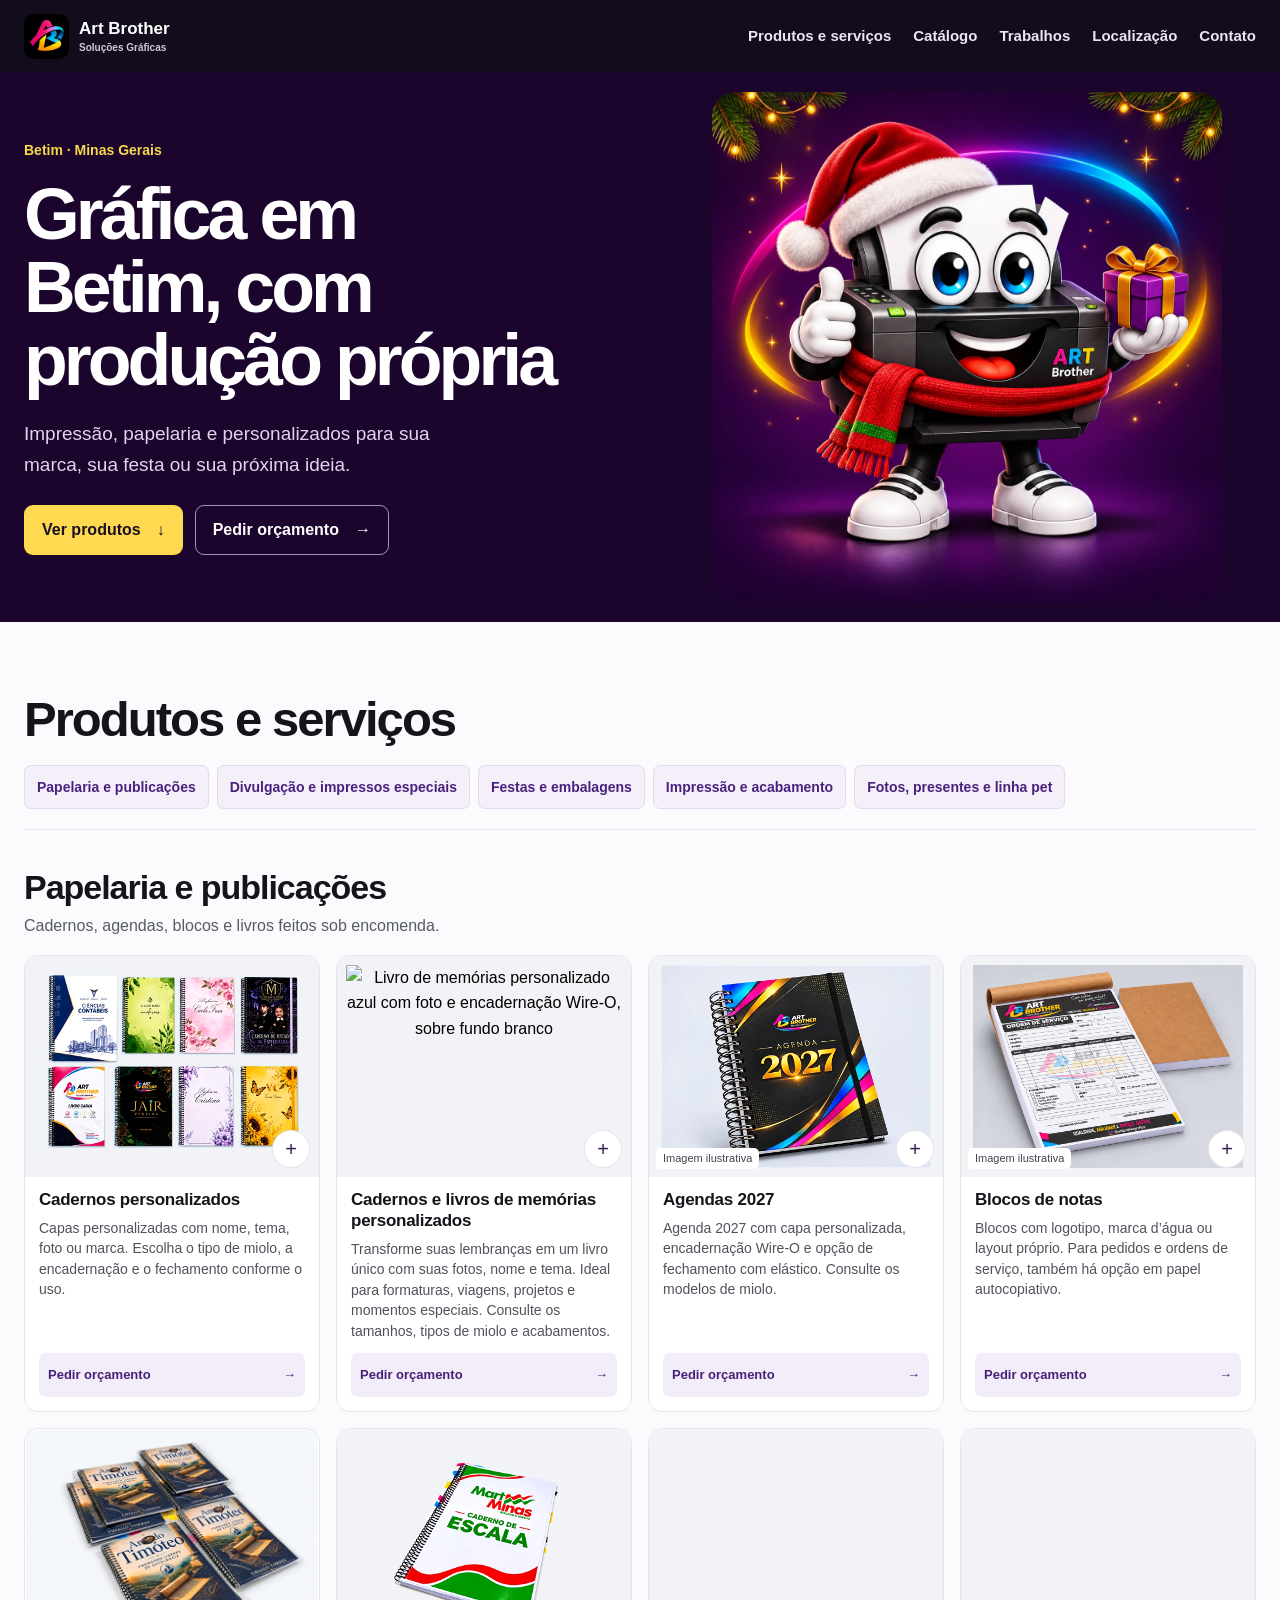
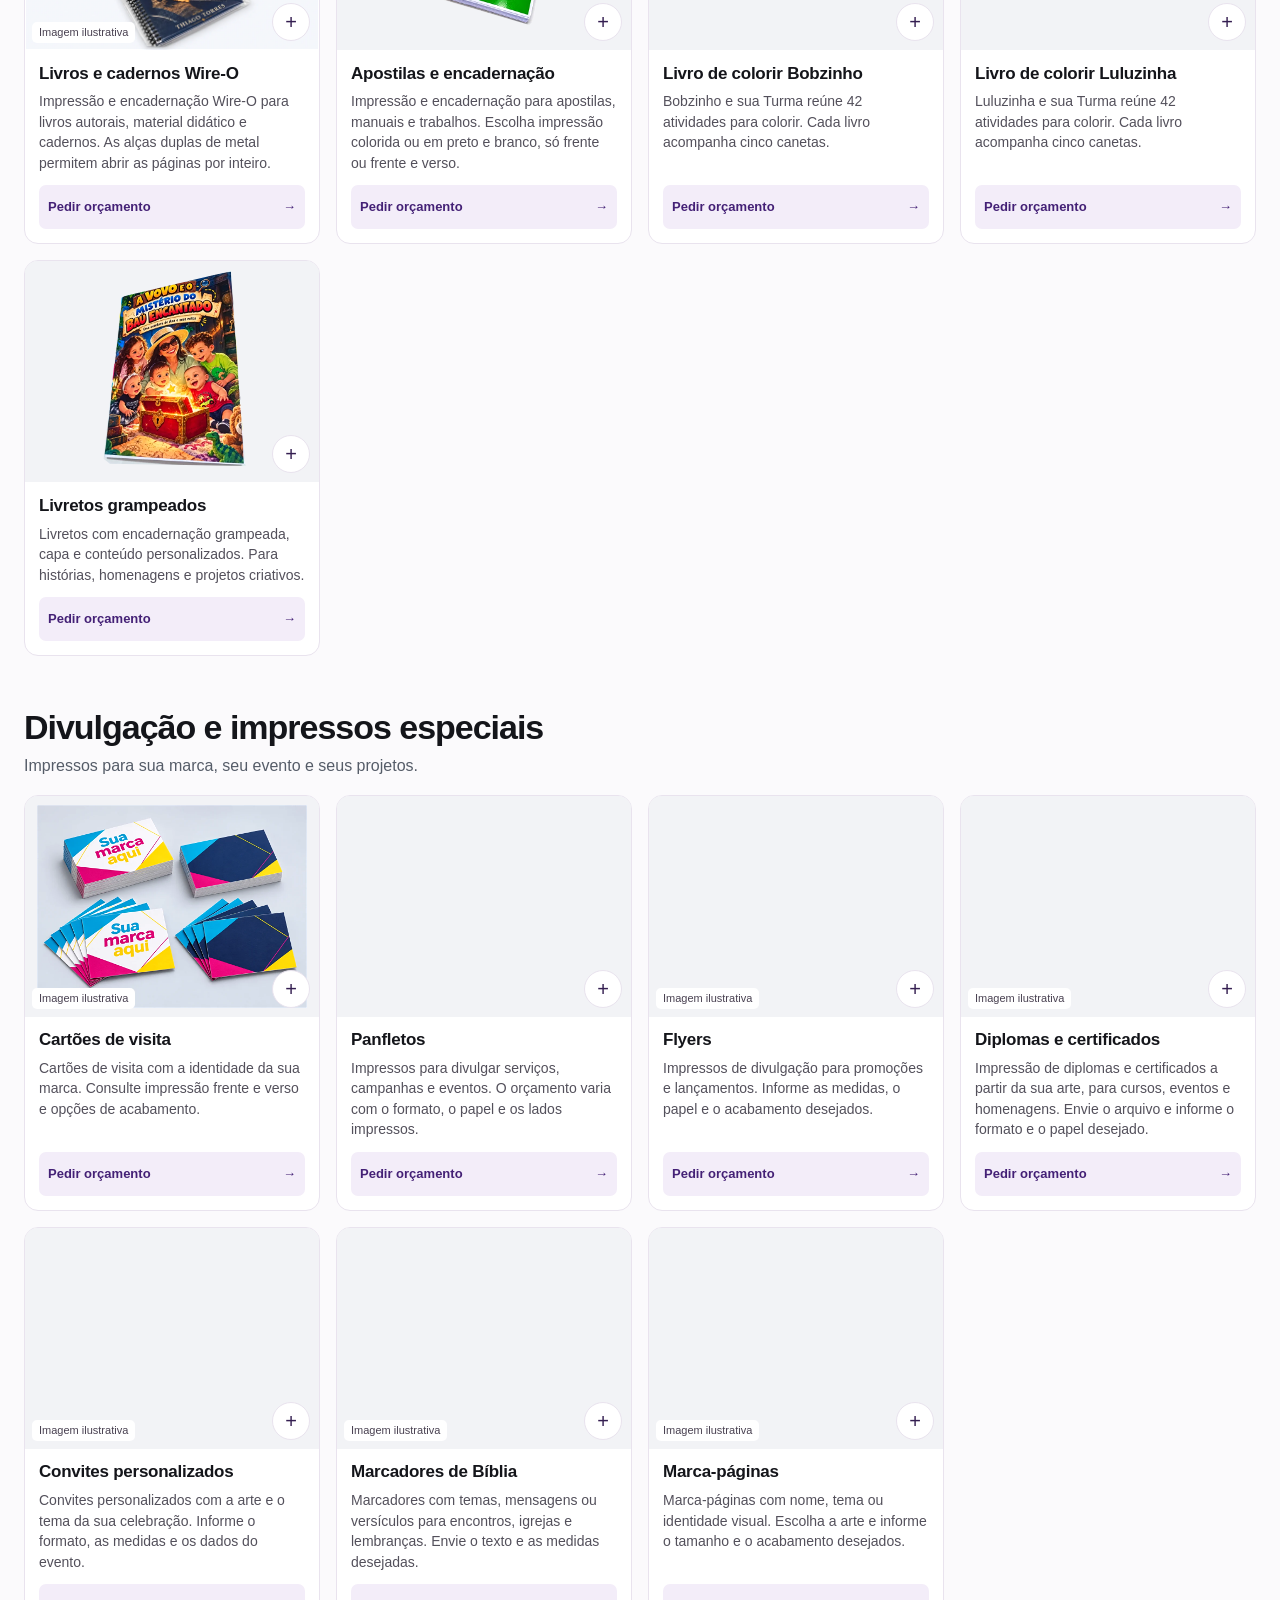
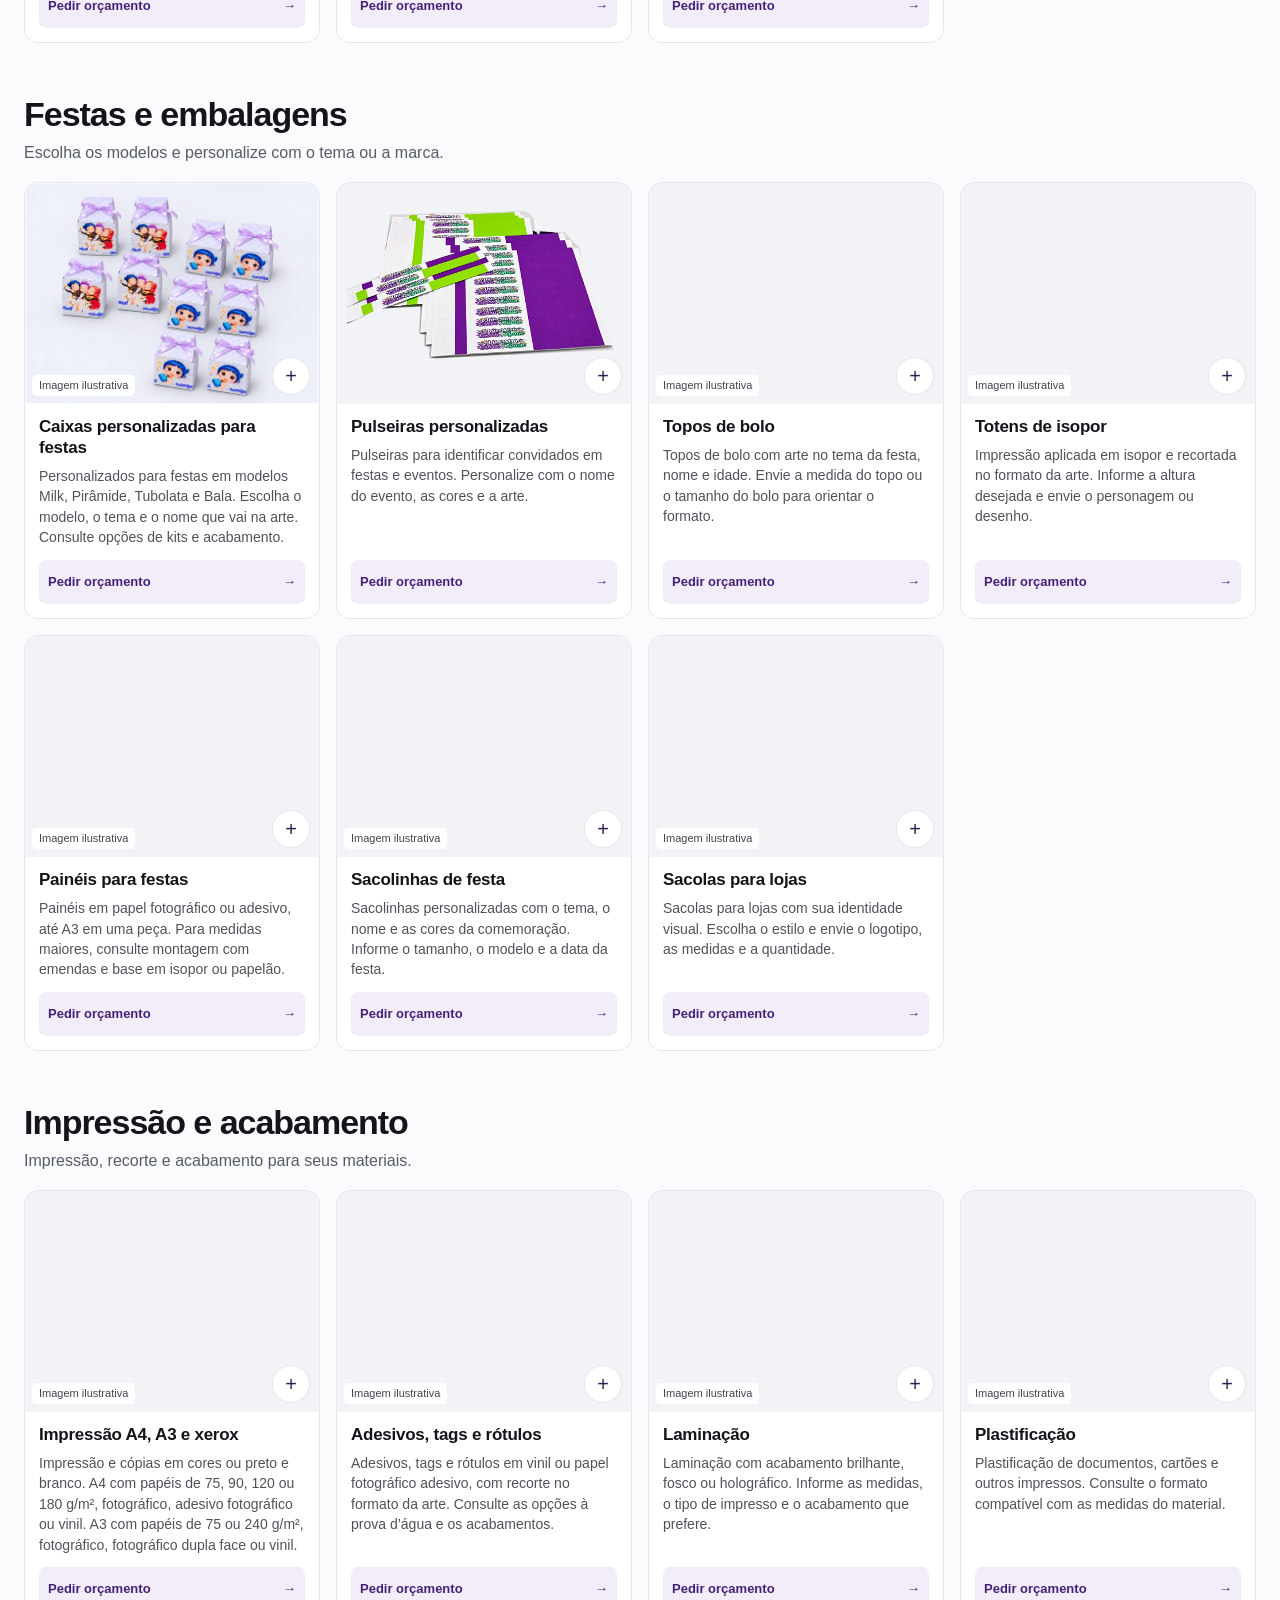
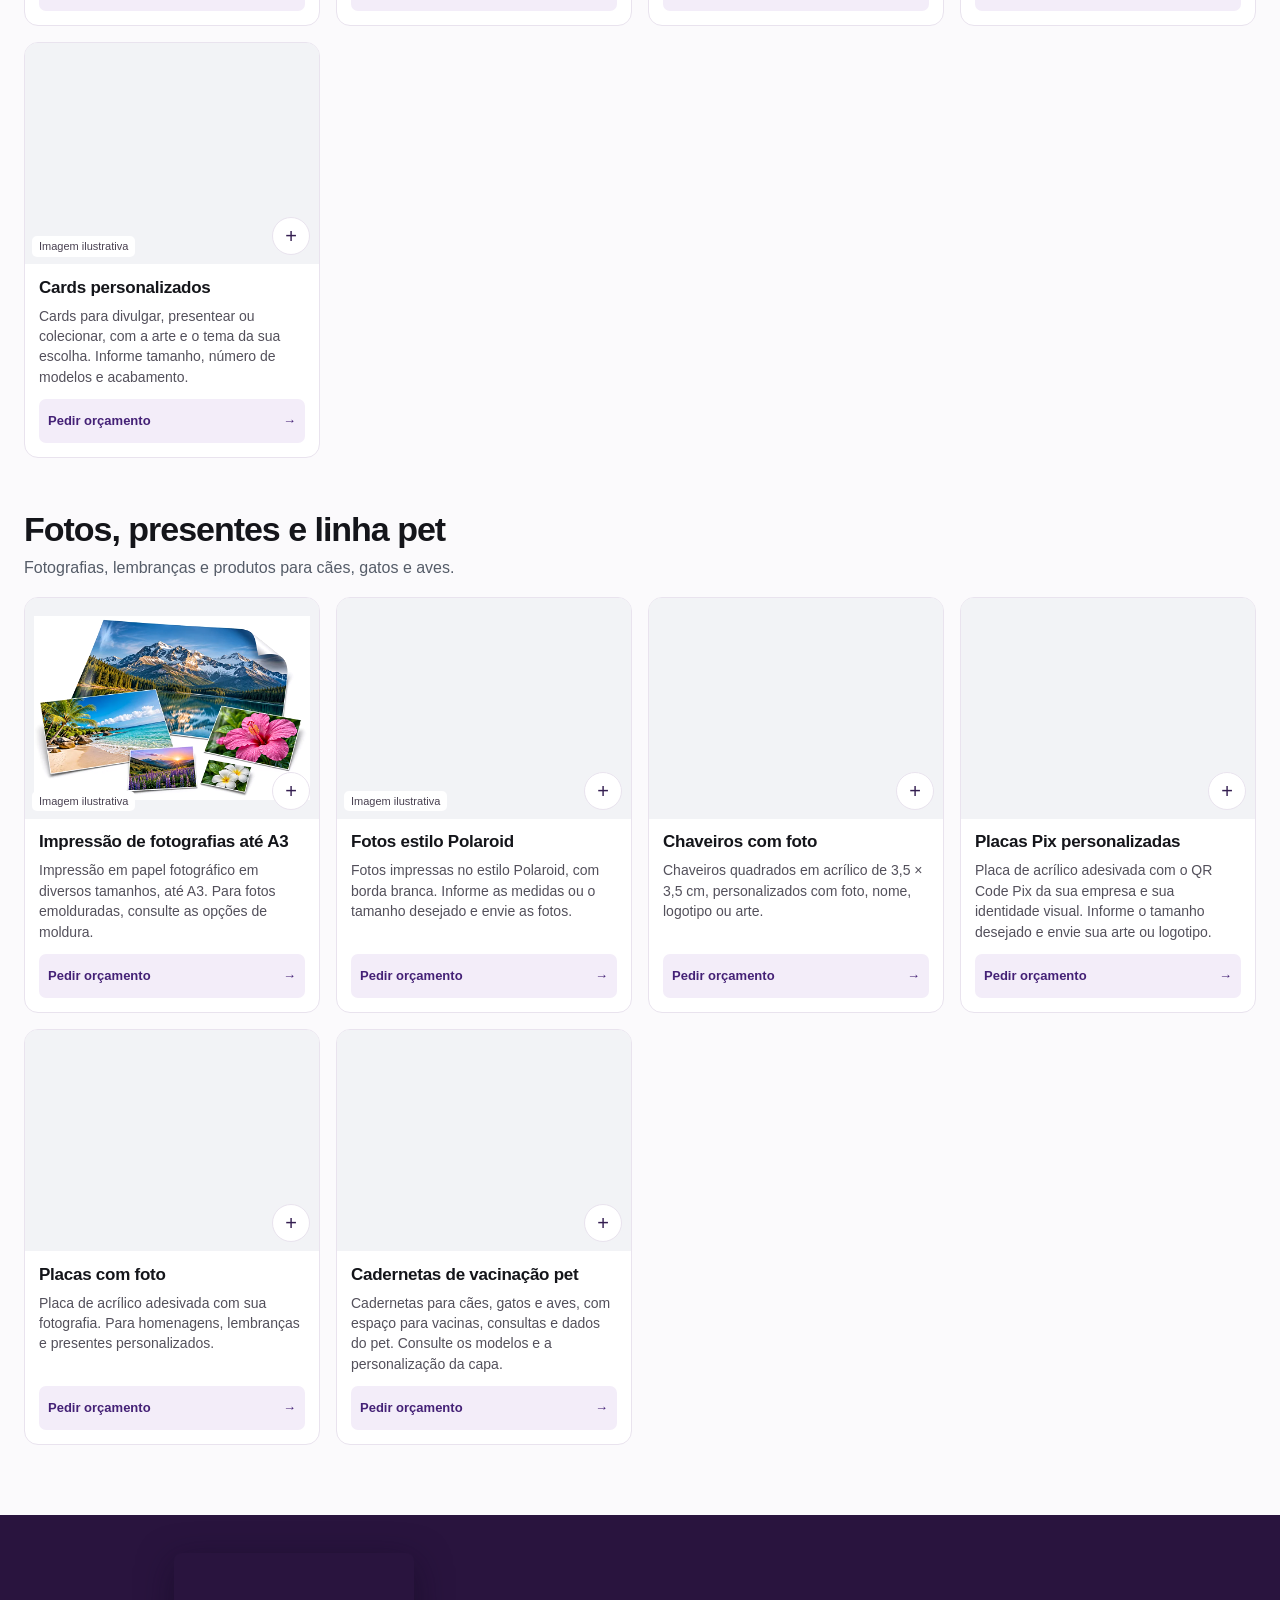
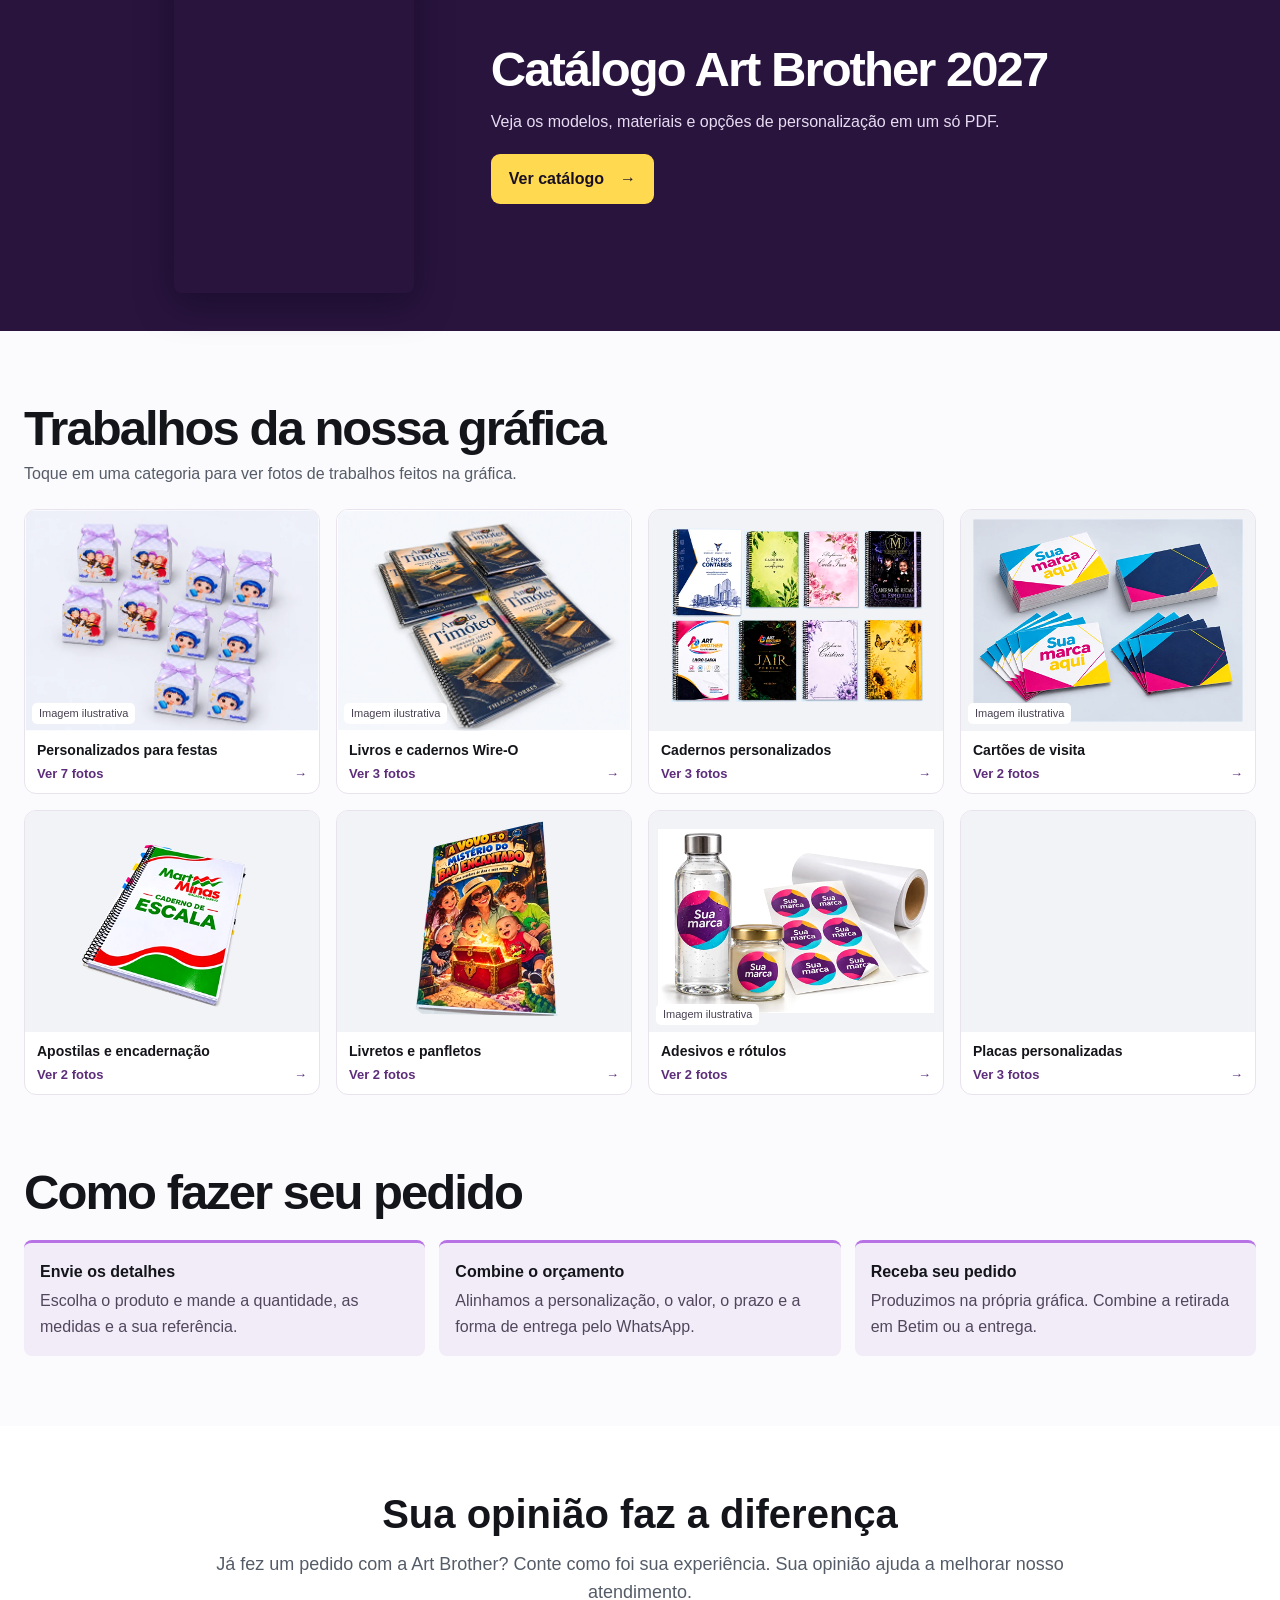
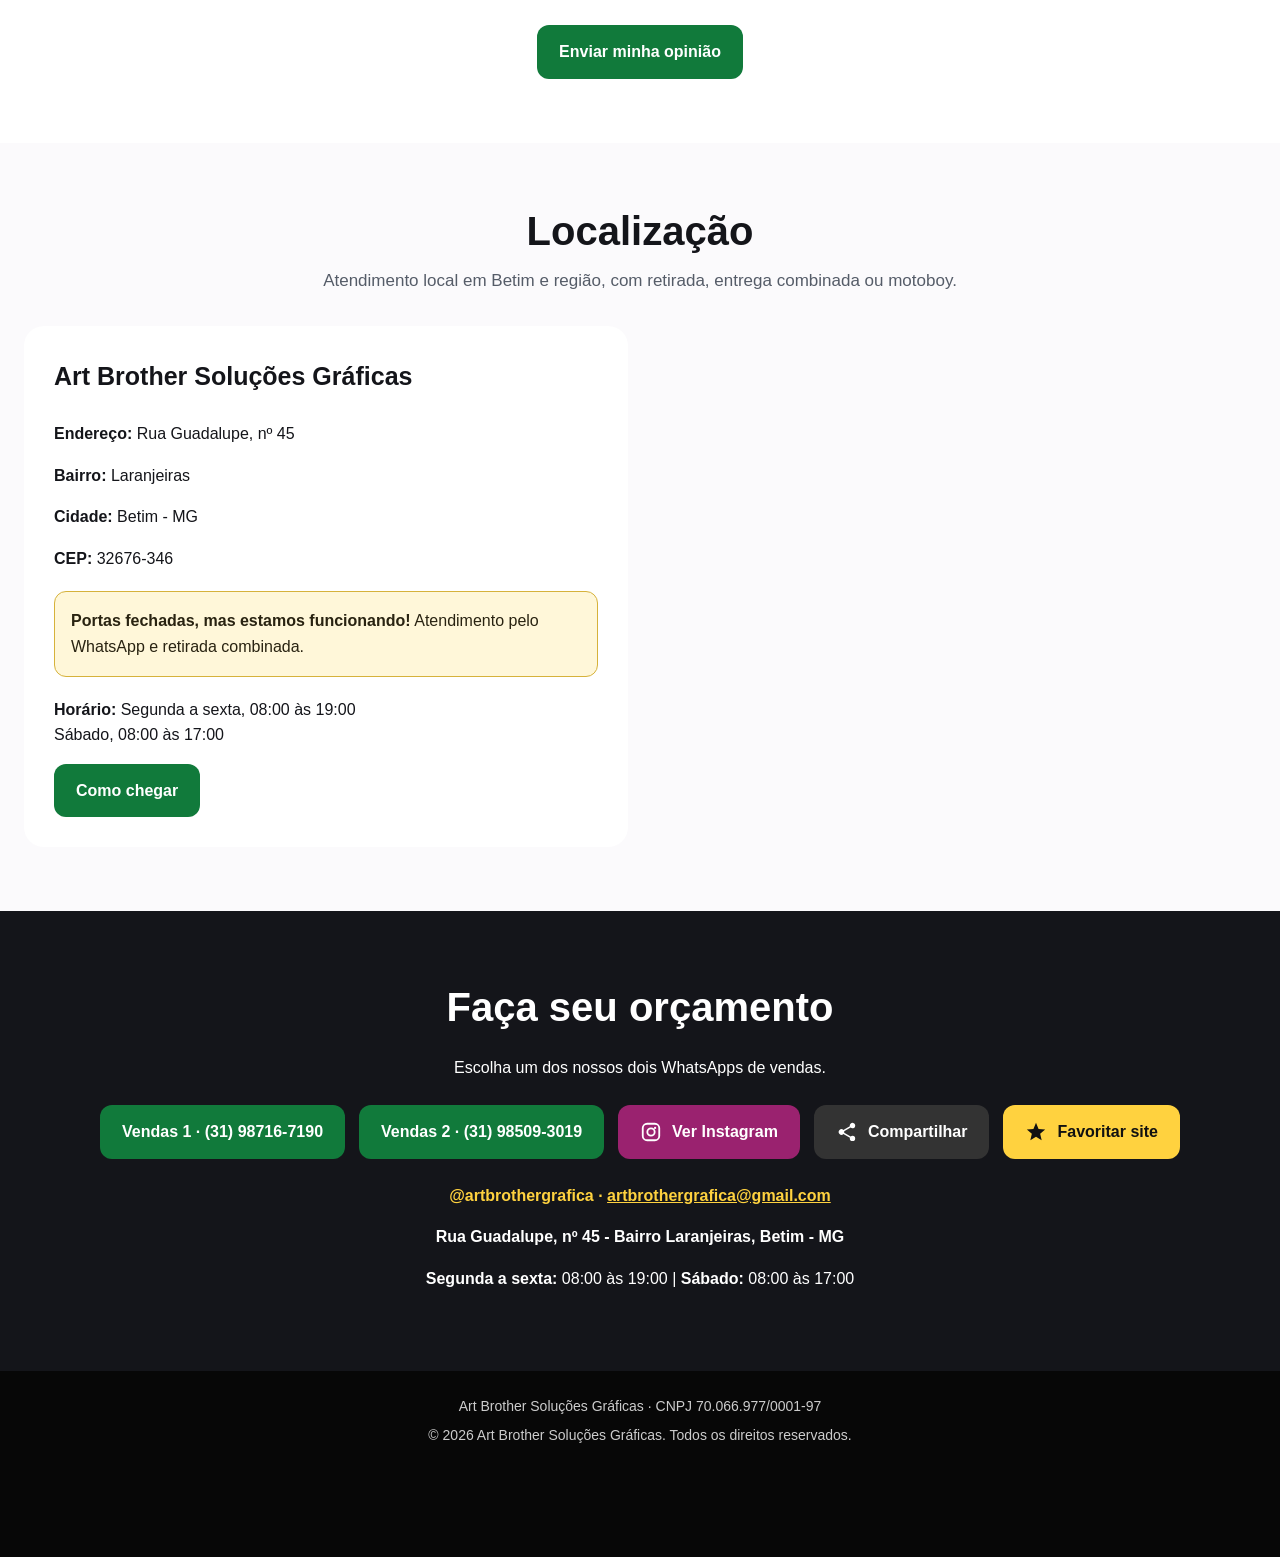
==== index.html @ 3bbe53b3 "Adicionar produto cadernos e livros de memórias ao catálogo" ====
<!DOCTYPE html>
<html lang="pt-BR">
<head>
  <meta charset="UTF-8">
  <meta name="viewport" content="width=device-width, initial-scale=1.0">
  <meta name="theme-color" content="#120c1c">
  <meta name="apple-mobile-web-app-capable" content="yes">
  <meta name="apple-mobile-web-app-title" content="Art Brother">
  <meta name="apple-mobile-web-app-status-bar-style" content="black-translucent">

  <title>Art Brother | Gráfica com produção própria em Betim - MG</title>
  <meta name="description" content="Gráfica em Betim-MG com produção própria. Impressão A4 e A3, cadernos e agendas, cartões de visita, adesivos e personalizados para festas. Orçamento pelo WhatsApp.">
  <meta name="author" content="Art Brother Soluções Gráficas">
  <meta property="og:title" content="Art Brother | Gráfica com produção própria em Betim - MG">
  <meta property="og:description" content="Gráfica em Betim-MG com produção própria. Impressão A4 e A3, cadernos e agendas, cartões de visita, adesivos e personalizados para festas. Orçamento pelo WhatsApp.">
  <meta property="og:type" content="website">
  <meta property="og:url" content="https://artbrother.com.br/">
  <meta property="og:image" content="https://artbrother.com.br/logo.png">
  <meta name="twitter:card" content="summary_large_image">

  <link rel="icon" type="image/png" sizes="32x32" href="favicon/favicon-32x32.png?v=7.2.0">
  <link rel="apple-touch-icon" sizes="180x180" href="favicon/apple-touch-icon.png?v=7.2.0">
  <link rel="icon" href="favicon/favicon.ico?v=7.2.0">
  <link rel="manifest" href="site.webmanifest?v=7.2.0">
  <link rel="preload" as="image" href="logo.png">

  <link rel="canonical" href="https://artbrother.com.br/">
  <script type="application/ld+json">
  {
  "@context": "https://schema.org",
  "@type": "LocalBusiness",
  "@id": "https://artbrother.com.br/#empresa",
  "name": "Art Brother Soluções Gráficas",
  "description": "Gráfica em Betim-MG com produção própria. Impressão A4 e A3, cadernos e agendas, cartões de visita, adesivos e personalizados para festas. Orçamento pelo WhatsApp.",
  "url": "https://artbrother.com.br/",
  "logo": "https://artbrother.com.br/logo.png",
  "image": "https://artbrother.com.br/logo.png",
  "telephone": [
    "+55 31 98716-7190",
    "+55 31 98509-3019"
  ],
  "priceRange": "Consulte os valores",
  "address": {
    "@type": "PostalAddress",
    "streetAddress": "Rua Guadalupe, nº 45",
    "addressLocality": "Betim",
    "addressRegion": "MG",
    "postalCode": "32676-346",
    "addressCountry": "BR"
  },
  "openingHoursSpecification": [
    {
      "@type": "OpeningHoursSpecification",
      "dayOfWeek": [
        "Monday",
        "Tuesday",
        "Wednesday",
        "Thursday",
        "Friday"
      ],
      "opens": "08:00",
      "closes": "19:00"
    },
    {
      "@type": "OpeningHoursSpecification",
      "dayOfWeek": "Saturday",
      "opens": "08:00",
      "closes": "17:00"
    }
  ],
  "sameAs": [
    "https://www.instagram.com/artbrothergrafica",
    "https://wa.me/5531987167190",
    "https://wa.me/5531985093019"
  ],
  "areaServed": [
    "Betim",
    "Contagem",
    "Ibirité",
    "Belo Horizonte",
    "Região Metropolitana de Belo Horizonte"
  ],
  "email": "artbrothergrafica@gmail.com",
  "hasOfferCatalog": {
    "@type": "OfferCatalog",
    "name": "Produtos e serviços",
    "itemListElement": [
      {
        "@type": "OfferCatalog",
        "name": "Papelaria e publicações",
        "itemListElement": [
          {
            "@type": "Offer",
            "itemOffered": {
              "@type": "Service",
              "name": "Cadernos personalizados",
              "url": "https://artbrother.com.br/#produto-cadernos"
            }
          },
          {
            "@type": "Offer",
            "itemOffered": {
              "@type": "Service",
              "name": "Cadernos e livros de memórias personalizados",
              "url": "https://artbrother.com.br/#produto-livros-de-memorias"
            }
          },
          {
            "@type": "Offer",
            "itemOffered": {
              "@type": "Service",
              "name": "Agendas 2027",
              "url": "https://artbrother.com.br/#produto-agenda"
            }
          },
          {
            "@type": "Offer",
            "itemOffered": {
              "@type": "Service",
              "name": "Blocos de notas",
              "url": "https://artbrother.com.br/#produto-blocos"
            }
          },
          {
            "@type": "Offer",
            "itemOffered": {
              "@type": "Service",
              "name": "Livros e cadernos Wire-O",
              "url": "https://artbrother.com.br/#produto-wire-o"
            }
          },
          {
            "@type": "Offer",
            "itemOffered": {
              "@type": "Service",
              "name": "Apostilas e encadernação",
              "url": "https://artbrother.com.br/#produto-apostilas"
            }
          },
          {
            "@type": "Offer",
            "itemOffered": {
              "@type": "Service",
              "name": "Livro de colorir Bobzinho",
              "url": "https://artbrother.com.br/#produto-bobzinho"
            }
          },
          {
            "@type": "Offer",
            "itemOffered": {
              "@type": "Service",
              "name": "Livro de colorir Luluzinha",
              "url": "https://artbrother.com.br/#produto-luluzinha"
            }
          },
          {
            "@type": "Offer",
            "itemOffered": {
              "@type": "Service",
              "name": "Livretos grampeados",
              "url": "https://artbrother.com.br/#produto-livretos"
            }
          }
        ]
      },
      {
        "@type": "OfferCatalog",
        "name": "Divulgação e impressos especiais",
        "itemListElement": [
          {
            "@type": "Offer",
            "itemOffered": {
              "@type": "Service",
              "name": "Cartões de visita",
              "url": "https://artbrother.com.br/#produto-cartoes"
            }
          },
          {
            "@type": "Offer",
            "itemOffered": {
              "@type": "Service",
              "name": "Panfletos",
              "url": "https://artbrother.com.br/#produto-panfletos"
            }
          },
          {
            "@type": "Offer",
            "itemOffered": {
              "@type": "Service",
              "name": "Flyers",
              "url": "https://artbrother.com.br/#produto-flyers"
            }
          },
          {
            "@type": "Offer",
            "itemOffered": {
              "@type": "Service",
              "name": "Diplomas e certificados",
              "url": "https://artbrother.com.br/#produto-certificados"
            }
          },
          {
            "@type": "Offer",
            "itemOffered": {
              "@type": "Service",
              "name": "Convites personalizados",
              "url": "https://artbrother.com.br/#produto-convites"
            }
          },
          {
            "@type": "Offer",
            "itemOffered": {
              "@type": "Service",
              "name": "Marcadores de Bíblia",
              "url": "https://artbrother.com.br/#produto-marcadores-biblia"
            }
          },
          {
            "@type": "Offer",
            "itemOffered": {
              "@type": "Service",
              "name": "Marca-páginas",
              "url": "https://artbrother.com.br/#produto-marca-paginas"
            }
          }
        ]
      },
      {
        "@type": "OfferCatalog",
        "name": "Festas e embalagens",
        "itemListElement": [
          {
            "@type": "Offer",
            "itemOffered": {
              "@type": "Service",
              "name": "Caixas personalizadas para festas",
              "url": "https://artbrother.com.br/#produto-caixas"
            }
          },
          {
            "@type": "Offer",
            "itemOffered": {
              "@type": "Service",
              "name": "Pulseiras personalizadas",
              "url": "https://artbrother.com.br/#produto-pulseiras"
            }
          },
          {
            "@type": "Offer",
            "itemOffered": {
              "@type": "Service",
              "name": "Topos de bolo",
              "url": "https://artbrother.com.br/#produto-topos"
            }
          },
          {
            "@type": "Offer",
            "itemOffered": {
              "@type": "Service",
              "name": "Totens de isopor",
              "url": "https://artbrother.com.br/#produto-totens"
            }
          },
          {
            "@type": "Offer",
            "itemOffered": {
              "@type": "Service",
              "name": "Painéis para festas",
              "url": "https://artbrother.com.br/#produto-paineis"
            }
          },
          {
            "@type": "Offer",
            "itemOffered": {
              "@type": "Service",
              "name": "Sacolinhas de festa",
              "url": "https://artbrother.com.br/#produto-sacolinhas"
            }
          },
          {
            "@type": "Offer",
            "itemOffered": {
              "@type": "Service",
              "name": "Sacolas para lojas",
              "url": "https://artbrother.com.br/#produto-sacolas"
            }
          }
        ]
      },
      {
        "@type": "OfferCatalog",
        "name": "Impressão e acabamento",
        "itemListElement": [
          {
            "@type": "Offer",
            "itemOffered": {
              "@type": "Service",
              "name": "Impressão A4, A3 e xerox",
              "url": "https://artbrother.com.br/#produto-impressao"
            }
          },
          {
            "@type": "Offer",
            "itemOffered": {
              "@type": "Service",
              "name": "Adesivos, tags e rótulos",
              "url": "https://artbrother.com.br/#produto-adesivos"
            }
          },
          {
            "@type": "Offer",
            "itemOffered": {
              "@type": "Service",
              "name": "Laminação",
              "url": "https://artbrother.com.br/#produto-laminacao"
            }
          },
          {
            "@type": "Offer",
            "itemOffered": {
              "@type": "Service",
              "name": "Plastificação",
              "url": "https://artbrother.com.br/#produto-plastificacao"
            }
          },
          {
            "@type": "Offer",
            "itemOffered": {
              "@type": "Service",
              "name": "Cards personalizados",
              "url": "https://artbrother.com.br/#produto-cards"
            }
          }
        ]
      },
      {
        "@type": "OfferCatalog",
        "name": "Fotos, presentes e linha pet",
        "itemListElement": [
          {
            "@type": "Offer",
            "itemOffered": {
              "@type": "Service",
              "name": "Impressão de fotografias até A3",
              "url": "https://artbrother.com.br/#produto-fotografias"
            }
          },
          {
            "@type": "Offer",
            "itemOffered": {
              "@type": "Service",
              "name": "Fotos estilo Polaroid",
              "url": "https://artbrother.com.br/#produto-polaroids"
            }
          },
          {
            "@type": "Offer",
            "itemOffered": {
              "@type": "Service",
              "name": "Chaveiros com foto",
              "url": "https://artbrother.com.br/#produto-chaveiros-personalizados"
            }
          },
          {
            "@type": "Offer",
            "itemOffered": {
              "@type": "Service",
              "name": "Placas Pix personalizadas",
              "url": "https://artbrother.com.br/#produto-placa-pix"
            }
          },
          {
            "@type": "Offer",
            "itemOffered": {
              "@type": "Service",
              "name": "Placas com foto",
              "url": "https://artbrother.com.br/#produto-placa-com-foto"
            }
          },
          {
            "@type": "Offer",
            "itemOffered": {
              "@type": "Service",
              "name": "Cadernetas de vacinação pet",
              "url": "https://artbrother.com.br/#produto-cadernetas-pet"
            }
          }
        ]
      }
    ]
  }
}
  </script>
  <link rel="stylesheet" href="style.css?v=galerias1">
  <noscript><style>.menu{display:flex!important;position:static;flex-wrap:wrap;max-height:none}.topo{position:relative;flex-wrap:wrap}.menu-toggle,.carrossel-pausa,.carrossel-controle,.botao-ver-galeria{display:none!important}</style></noscript>
</head>

<body>
<svg class="foto-recursos" width="0" height="0" aria-hidden="true" focusable="false">
  <defs>
    <filter id="nitidez-suave" color-interpolation-filters="sRGB">
      <feConvolveMatrix order="3" kernelMatrix="0 -.045 0 -.045 1.18 -.045 0 -.045 0" preserveAlpha="true"/>
    </filter>
    <clipPath id="recorte-colecao-de-cadernos" clipPathUnits="objectBoundingBox">
      <polygon points="0.076042,0.084371 0.312500,0.085754 0.314583,0.474412 0.308333,0.484094 0.081250,0.482711 0.075000,0.475795"/>
      <polygon points="0.323958,0.094053 0.509375,0.092669 0.510417,0.443983 0.322917,0.448133"/>
      <polygon points="0.522917,0.094053 0.713542,0.094053 0.715625,0.445367 0.521875,0.446750"/>
      <polygon points="0.733333,0.091286 0.929167,0.095436 0.931250,0.446750 0.731250,0.448133"/>
      <polygon points="0.072917,0.499308 0.270833,0.499308 0.272917,0.869986 0.072917,0.871369"/>
      <polygon points="0.296875,0.497925 0.502083,0.497925 0.503125,0.868603 0.295833,0.871369"/>
      <polygon points="0.518750,0.497925 0.711458,0.497925 0.713542,0.868603 0.516667,0.868603"/>
      <polygon points="0.733333,0.495159 0.933333,0.495159 0.934375,0.867220 0.731250,0.869986"/>
    </clipPath>
    <clipPath id="recorte-capa-de-apostila" clipPathUnits="objectBoundingBox">
      <polygon points="0.004854,0.671951 0.331715,0.234146 0.364078,0.231707 0.838188,0.303659 0.847896,0.315854 0.846278,0.339024 0.834951,0.353659 0.721683,0.821951 0.710356,0.845122 0.697411,0.854878 0.033981,0.709756 0.009709,0.695122"/>
    </clipPath>
    <clipPath id="recorte-capa-de-livreto" clipPathUnits="objectBoundingBox">
      <polygon points="0.173139,0.839024 0.266990,0.210976 0.828479,0.110976 0.901294,0.858537 0.904531,0.867073 0.205502,0.858537"/>
    </clipPath>
    <clipPath id="recorte-impressos-do-panfleto" clipPathUnits="objectBoundingBox">
      <polygon points="0.158333,0.154910 0.511458,0.070539 0.521875,0.077455 0.734375,0.679115 0.729167,0.724758 0.305208,0.868603 0.288542,0.850622"/>
    </clipPath>
    <clipPath id="recorte-conjunto-de-pulseiras" clipPathUnits="objectBoundingBox">
      <polygon points="0.158333,0.078838 0.625000,0.060858 0.652083,0.063624 0.678125,0.091286 0.683333,0.153527 0.793750,0.164592 0.817708,0.201936 0.843750,0.232365 0.877083,0.403873 0.961458,0.694329 0.968750,0.730290 0.330208,0.771784 0.300000,0.770401 0.300000,0.719225 0.281250,0.712310 0.281250,0.656985 0.262500,0.654219 0.266667,0.521438 0.116667,0.532503 0.000000,0.605809 0.000000,0.439834 0.119792,0.373444 0.135417,0.291840"/>
    </clipPath>
  </defs>
</svg>
<a class="skip-link" href="#conteudo">Pular para o conteúdo</a>

<header class="topo">
  <a class="marca" href="#inicio" aria-label="Art Brother, início">
    <img src="logo.png" alt="" width="512" height="512" decoding="async"><span>Art Brother<small>Soluções Gráficas</small></span>
  </a>

  <button class="menu-toggle" type="button" aria-controls="menu-principal" aria-label="Abrir menu" aria-expanded="false">
    <span></span>
    <span></span>
    <span></span>
  </button>

  <nav class="menu" id="menu-principal" aria-label="Menu principal">
    <a href="#produtos">Produtos e serviços</a>
    <a href="catalogo/index.html">Catálogo</a>
    <a href="#galeria">Trabalhos</a>
    <a href="#localizacao">Localização</a>
    <a href="#contato">Contato</a>
  </nav>
</header>

<main id="conteudo">


  <section id="inicio" class="abertura" aria-labelledby="titulo-inicio">
    <div class="abertura-conteudo">
      <div class="abertura-texto">
        <span class="marca-linha">Betim · Minas Gerais</span>
        <h1 id="titulo-inicio">Gráfica em Betim, com produção própria</h1>
        <p>Impressão, papelaria e personalizados para sua marca, sua festa ou sua próxima ideia.</p>
        <div class="abertura-acoes">
          <a class="acao acao-clara" href="#produtos">Ver produtos <span aria-hidden="true">↓</span></a>
          <a class="acao acao-borda" href="https://wa.me/5531987167190?text=Ol%C3%A1%21%20Vim%20pelo%20site%20da%20Art%20Brother.%20Gostaria%20de%20pedir%20um%20or%C3%A7amento." target="_blank" rel="noopener">Pedir orçamento <span aria-hidden="true">→</span></a>
        </div>
      </div>
      <div class="abertura-mascote">
        <img src="img/brotherzinho-vitrine.webp" alt="Brotherzinho, mascote da Art Brother" fetchpriority="high" width="760" height="760" decoding="async">
      </div>
    </div>
  </section>

  <section id="produtos" class="vitrine" aria-labelledby="titulo-produtos">
    <div class="vitrine-titulo">
      <h2 id="titulo-produtos">Produtos e serviços</h2>
      <nav class="vitrine-indice" aria-label="Categorias de produtos e serviços">
        <a href="#papelaria">Papelaria e publicações</a>
<a href="#divulgacao">Divulgação e impressos especiais</a>
<a href="#festas">Festas e embalagens</a>
<a href="#servicos">Impressão e acabamento</a>
<a href="#presentes">Fotos, presentes e linha pet</a>
      </nav>
    </div>
    <section class="categoria" id="papelaria" aria-labelledby="titulo-papelaria">
      <div class="categoria-titulo">
        <h3 id="titulo-papelaria">Papelaria e publicações</h3>
        <p>Cadernos, agendas, blocos e livros feitos sob encomenda.</p>
      </div>
      <div class="vitrine-grade">
        <article class="produto" id="produto-cadernos">
          <div class="produto-capa"><button class="abrir-galeria-produto capa-botao" data-galeria="cadernos-personalizados" type="button" aria-label="Ver imagens de Cadernos personalizados"><img src="img/produtos/cadernos.webp" data-recorte="colecao-de-cadernos" alt="Cadernos personalizados" loading="lazy" decoding="async"><span aria-hidden="true">+</span></button></div>
          <div class="produto-texto">
            <h4>Cadernos personalizados</h4>
            <p>Capas personalizadas com nome, tema, foto ou marca. Escolha o tipo de miolo, a encadernação e o fechamento conforme o uso.</p>
            <a class="pedir-produto" href="https://wa.me/5531987167190?text=Ol%C3%A1%21%20Gostaria%20de%20um%20or%C3%A7amento%20para%20Cadernos%20personalizados.%0AQuantidade%3A%20%0ATamanho%20e%20tipo%20de%20miolo%3A%20%0ANome%2C%20tema%20ou%20arte%20da%20capa%3A%20%0AEncaderna%C3%A7%C3%A3o%20e%20fechamento%20desejados%3A%20" target="_blank" rel="noopener" aria-label="Pedir orçamento de Cadernos personalizados">Pedir orçamento <span aria-hidden="true">→</span></a>
          </div>
        </article><article class="produto" id="produto-livros-de-memorias">
          <div class="produto-capa"><button class="abrir-galeria-produto capa-botao" data-galeria="livros-de-memorias" type="button" aria-label="Ver imagens de Cadernos e livros de memórias personalizados"><img src="img/produtos/livro-memorias-frente.webp" alt="Livro de memórias personalizado azul com foto e encadernação Wire-O, sobre fundo branco" loading="lazy" decoding="async"><span aria-hidden="true">+</span></button></div>
          <div class="produto-texto">
            <h4>Cadernos e livros de memórias personalizados</h4>
            <p>Transforme suas lembranças em um livro único com suas fotos, nome e tema. Ideal para formaturas, viagens, projetos e momentos especiais. Consulte os tamanhos, tipos de miolo e acabamentos.</p>
            <a class="pedir-produto" href="https://wa.me/5531987167190?text=Ol%C3%A1!%20Gostaria%20de%20um%20or%C3%A7amento%20para%20Cadernos%20e%20livros%20de%20mem%C3%B3rias%20personalizados.%0AQuantidade%3A%20%0ATamanho%20e%20n%C3%BAmero%20de%20p%C3%A1ginas%3A%20%0ATema%2C%20nome%20e%20fotos%3A%20%0AEncaderna%C3%A7%C3%A3o%20e%20acabamento%20desejados%3A%20%0APrazo%20desejado%3A%20" target="_blank" rel="noopener" aria-label="Pedir orçamento de Cadernos e livros de memórias personalizados">Pedir orçamento <span aria-hidden="true">→</span></a>
          </div>
        </article><article class="produto" id="produto-agenda">
          <div class="produto-capa"><button class="abrir-galeria-produto capa-botao" data-galeria="agenda-2027" type="button" aria-label="Ver imagens de Agendas 2027"><img src="img/produtos/agenda.webp" alt="Agendas 2027" loading="lazy" decoding="async"><span aria-hidden="true">+</span></button><span class="tipo-imagem">Imagem ilustrativa</span></div>
          <div class="produto-texto">
            <h4>Agendas 2027</h4>
            <p>Agenda 2027 com capa personalizada, encadernação Wire-O e opção de fechamento com elástico. Consulte os modelos de miolo.</p>
            <a class="pedir-produto" href="https://wa.me/5531987167190?text=Ol%C3%A1%21%20Gostaria%20de%20um%20or%C3%A7amento%20para%20Agendas%202027.%0AQuantidade%3A%20%0ATamanho%20e%20modelo%20de%20miolo%3A%20%0ANome%2C%20tema%20ou%20arte%20da%20capa%3A%20%0ACom%20ou%20sem%20el%C3%A1stico%3A%20" target="_blank" rel="noopener" aria-label="Pedir orçamento de Agendas 2027">Pedir orçamento <span aria-hidden="true">→</span></a>
          </div>
        </article><article class="produto" id="produto-blocos">
          <div class="produto-capa"><button class="abrir-galeria-produto capa-botao" data-galeria="blocos-de-notas" type="button" aria-label="Ver imagens de Blocos de notas"><img src="img/produtos/blocos.webp" alt="Blocos de notas" loading="lazy" decoding="async"><span aria-hidden="true">+</span></button><span class="tipo-imagem">Imagem ilustrativa</span></div>
          <div class="produto-texto">
            <h4>Blocos de notas</h4>
            <p>Blocos com logotipo, marca d’água ou layout próprio. Para pedidos e ordens de serviço, também há opção em papel autocopiativo.</p>
            <a class="pedir-produto" href="https://wa.me/5531987167190?text=Ol%C3%A1%21%20Gostaria%20de%20um%20or%C3%A7amento%20para%20Blocos%20de%20notas.%0AQuantidade%3A%20%0AMedidas%20e%20folhas%20por%20bloco%3A%20%0APapel%20comum%20ou%20autocopiativo%3A%20%0AArte%20ou%20modelo%20do%20formul%C3%A1rio%3A%20" target="_blank" rel="noopener" aria-label="Pedir orçamento de Blocos de notas">Pedir orçamento <span aria-hidden="true">→</span></a>
          </div>
        </article><article class="produto" id="produto-wire-o">
          <div class="produto-capa"><button class="abrir-galeria-produto capa-botao" data-galeria="livros-cadernos-wire-o" type="button" aria-label="Ver imagens de Livros e cadernos Wire-O"><img src="img/produtos/wire-o-fundo-claro.webp" alt="Livros e cadernos Wire-O" loading="lazy" decoding="async"><span aria-hidden="true">+</span></button><span class="tipo-imagem">Imagem ilustrativa</span></div>
          <div class="produto-texto">
            <h4>Livros e cadernos Wire-O</h4>
            <p>Impressão e encadernação Wire-O para livros autorais, material didático e cadernos. As alças duplas de metal permitem abrir as páginas por inteiro.</p>
            <a class="pedir-produto" href="https://wa.me/5531987167190?text=Ol%C3%A1%21%20Gostaria%20de%20um%20or%C3%A7amento%20para%20Livros%20e%20cadernos%20Wire-O.%0AQuantidade%3A%20%0ATamanho%20e%20n%C3%BAmero%20de%20p%C3%A1ginas%3A%20%0AImpress%C3%A3o%20em%20cores%20ou%20preto%20e%20branco%3A%20%0AS%C3%B3%20frente%20ou%20frente%20e%20verso%3A%20%0AArquivo%20e%20op%C3%A7%C3%B5es%20de%20capa%20desejadas%3A%20" target="_blank" rel="noopener" aria-label="Pedir orçamento de Livros e cadernos Wire-O">Pedir orçamento <span aria-hidden="true">→</span></a>
          </div>
        </article><article class="produto" id="produto-apostilas">
          <div class="produto-capa"><button class="abrir-galeria-produto capa-botao" data-galeria="apostilas-encadernacao" type="button" aria-label="Ver fotos de Apostilas e encadernação"><img src="img/produtos/apostilas.webp" data-recorte="capa-de-apostila" alt="Apostilas e encadernação" loading="lazy" decoding="async"><span aria-hidden="true">+</span></button></div>
          <div class="produto-texto">
            <h4>Apostilas e encadernação</h4>
            <p>Impressão e encadernação para apostilas, manuais e trabalhos. Escolha impressão colorida ou em preto e branco, só frente ou frente e verso.</p>
            <a class="pedir-produto" href="https://wa.me/5531987167190?text=Ol%C3%A1%21%20Gostaria%20de%20um%20or%C3%A7amento%20para%20Apostilas%20e%20encaderna%C3%A7%C3%A3o.%0AQuantidade%3A%20%0AFormato%20e%20n%C3%BAmero%20de%20p%C3%A1ginas%3A%20%0AColorida%20ou%20preto%20e%20branco%3A%20%0AS%C3%B3%20frente%20ou%20frente%20e%20verso%3A%20%0AArquivo%20e%20encaderna%C3%A7%C3%A3o%20desejada%3A%20" target="_blank" rel="noopener" aria-label="Pedir orçamento de Apostilas e encadernação">Pedir orçamento <span aria-hidden="true">→</span></a>
          </div>
        </article><article class="produto" id="produto-bobzinho">
          <div class="produto-capa"><button class="abrir-galeria-produto capa-botao" data-galeria="livro-colorir" type="button" aria-label="Ver imagens de Livro de colorir Bobzinho"><img src="img/produtos/bobzinho.webp" alt="Livro de colorir Bobzinho" loading="lazy" decoding="async"><span aria-hidden="true">+</span></button></div>
          <div class="produto-texto">
            <h4>Livro de colorir Bobzinho</h4>
            <p>Bobzinho e sua Turma reúne 42 atividades para colorir. Cada livro acompanha cinco canetas.</p>
            <a class="pedir-produto" href="https://wa.me/5531987167190?text=Ol%C3%A1%21%20Gostaria%20de%20um%20or%C3%A7amento%20para%20Livro%20de%20colorir%20Bobzinho.%0AQuantidade%3A%20%0AData%20para%20entrega%20ou%20retirada%3A%20" target="_blank" rel="noopener" aria-label="Pedir orçamento de Livro de colorir Bobzinho">Pedir orçamento <span aria-hidden="true">→</span></a>
          </div>
        </article><article class="produto" id="produto-luluzinha">
          <div class="produto-capa"><button class="abrir-lightbox capa-botao" type="button" aria-label="Ampliar imagem de Livro de colorir Luluzinha"><img src="img/produtos/luluzinha.webp" alt="Livro de colorir Luluzinha" loading="lazy" decoding="async"><span aria-hidden="true">+</span></button></div>
          <div class="produto-texto">
            <h4>Livro de colorir Luluzinha</h4>
            <p>Luluzinha e sua Turma reúne 42 atividades para colorir. Cada livro acompanha cinco canetas.</p>
            <a class="pedir-produto" href="https://wa.me/5531987167190?text=Ol%C3%A1%21%20Gostaria%20de%20um%20or%C3%A7amento%20para%20Livro%20de%20colorir%20Luluzinha.%0AQuantidade%3A%20%0AData%20para%20entrega%20ou%20retirada%3A%20" target="_blank" rel="noopener" aria-label="Pedir orçamento de Livro de colorir Luluzinha">Pedir orçamento <span aria-hidden="true">→</span></a>
          </div>
        </article><article class="produto" id="produto-livretos">
          <div class="produto-capa"><button class="abrir-galeria-produto capa-botao" data-galeria="livretos-panfletos" type="button" aria-label="Ver fotos de Livretos grampeados"><img src="img/produtos/livretos.webp" data-recorte="capa-de-livreto" alt="Livretos grampeados" loading="lazy" decoding="async"><span aria-hidden="true">+</span></button></div>
          <div class="produto-texto">
            <h4>Livretos grampeados</h4>
            <p>Livretos com encadernação grampeada, capa e conteúdo personalizados. Para histórias, homenagens e projetos criativos.</p>
            <a class="pedir-produto" href="https://wa.me/5531987167190?text=Ol%C3%A1%21%20Gostaria%20de%20um%20or%C3%A7amento%20para%20Livretos%20grampeados.%0AQuantidade%3A%20%0ATamanho%20fechado%20e%20n%C3%BAmero%20de%20p%C3%A1ginas%3A%20%0AArquivo%20da%20capa%20e%20do%20miolo%3A%20%0AImpress%C3%A3o%20em%20cores%20ou%20preto%20e%20branco%3A%20" target="_blank" rel="noopener" aria-label="Pedir orçamento de Livretos grampeados">Pedir orçamento <span aria-hidden="true">→</span></a>
          </div>
        </article>
      </div>
    </section>
    <section class="categoria" id="divulgacao" aria-labelledby="titulo-divulgacao">
      <div class="categoria-titulo">
        <h3 id="titulo-divulgacao">Divulgação e impressos especiais</h3>
        <p>Impressos para sua marca, seu evento e seus projetos.</p>
      </div>
      <div class="vitrine-grade">
        <article class="produto" id="produto-cartoes">
          <div class="produto-capa"><button class="abrir-galeria-produto capa-botao" data-galeria="cartoes-visita" type="button" aria-label="Ver imagens de Cartões de visita"><img src="img/produtos/cartoes.webp" alt="Cartões de visita" loading="lazy" decoding="async"><span aria-hidden="true">+</span></button><span class="tipo-imagem">Imagem ilustrativa</span></div>
          <div class="produto-texto">
            <h4>Cartões de visita</h4>
            <p>Cartões de visita com a identidade da sua marca. Consulte impressão frente e verso e opções de acabamento.</p>
            <a class="pedir-produto" href="https://wa.me/5531987167190?text=Ol%C3%A1%21%20Gostaria%20de%20um%20or%C3%A7amento%20para%20Cart%C3%B5es%20de%20visita.%0AQuantidade%3A%20%0AMedidas%3A%20%0AS%C3%B3%20frente%20ou%20frente%20e%20verso%3A%20%0AArte%20e%20acabamento%20desejado%3A%20" target="_blank" rel="noopener" aria-label="Pedir orçamento de Cartões de visita">Pedir orçamento <span aria-hidden="true">→</span></a>
          </div>
        </article><article class="produto" id="produto-panfletos">
          <div class="produto-capa"><button class="abrir-galeria-produto capa-botao" data-galeria="livretos-panfletos" type="button" aria-label="Ver fotos de Panfletos"><img src="img/produtos/panfletos.webp" data-recorte="impressos-do-panfleto" alt="Panfletos" loading="lazy" decoding="async"><span aria-hidden="true">+</span></button></div>
          <div class="produto-texto">
            <h4>Panfletos</h4>
            <p>Impressos para divulgar serviços, campanhas e eventos. O orçamento varia com o formato, o papel e os lados impressos.</p>
            <a class="pedir-produto" href="https://wa.me/5531987167190?text=Ol%C3%A1%21%20Gostaria%20de%20um%20or%C3%A7amento%20para%20Panfletos.%0AQuantidade%3A%20%0AFormato%20e%20papel%20desejado%3A%20%0AS%C3%B3%20frente%20ou%20frente%20e%20verso%3A%20%0AArte%20ou%20arquivo%3A%20" target="_blank" rel="noopener" aria-label="Pedir orçamento de Panfletos">Pedir orçamento <span aria-hidden="true">→</span></a>
          </div>
        </article><article class="produto" id="produto-flyers">
          <div class="produto-capa"><button class="abrir-lightbox capa-botao" type="button" aria-label="Ampliar imagem de Flyers" data-legenda="Flyers · imagem ilustrativa"><img src="img/produtos/flyers.webp" alt="Flyers" loading="lazy" decoding="async"><span aria-hidden="true">+</span></button><span class="tipo-imagem">Imagem ilustrativa</span></div>
          <div class="produto-texto">
            <h4>Flyers</h4>
            <p>Impressos de divulgação para promoções e lançamentos. Informe as medidas, o papel e o acabamento desejados.</p>
            <a class="pedir-produto" href="https://wa.me/5531987167190?text=Ol%C3%A1%21%20Gostaria%20de%20um%20or%C3%A7amento%20para%20Flyers.%0AQuantidade%3A%20%0AMedidas%20e%20papel%20desejado%3A%20%0AS%C3%B3%20frente%20ou%20frente%20e%20verso%3A%20%0AArte%20ou%20arquivo%3A%20" target="_blank" rel="noopener" aria-label="Pedir orçamento de Flyers">Pedir orçamento <span aria-hidden="true">→</span></a>
          </div>
        </article><article class="produto" id="produto-certificados">
          <div class="produto-capa"><button class="abrir-lightbox capa-botao" type="button" aria-label="Ampliar imagem de Diplomas e certificados" data-legenda="Diplomas e certificados · imagem ilustrativa"><img src="img/produtos/certificados.webp" alt="Diplomas e certificados" loading="lazy" decoding="async"><span aria-hidden="true">+</span></button><span class="tipo-imagem">Imagem ilustrativa</span></div>
          <div class="produto-texto">
            <h4>Diplomas e certificados</h4>
            <p>Impressão de diplomas e certificados a partir da sua arte, para cursos, eventos e homenagens. Envie o arquivo e informe o formato e o papel desejado.</p>
            <a class="pedir-produto" href="https://wa.me/5531987167190?text=Ol%C3%A1%21%20Gostaria%20de%20um%20or%C3%A7amento%20para%20Diplomas%20e%20certificados.%0AQuantidade%3A%20%0AFormato%20e%20papel%20desejado%3A%20%0AArquivo%20de%20impress%C3%A3o%3A%20" target="_blank" rel="noopener" aria-label="Pedir orçamento de Diplomas e certificados">Pedir orçamento <span aria-hidden="true">→</span></a>
          </div>
        </article><article class="produto" id="produto-convites">
          <div class="produto-capa"><button class="abrir-lightbox capa-botao" type="button" aria-label="Ampliar imagem de Convites personalizados" data-legenda="Convites personalizados · imagem ilustrativa"><img src="img/produtos/convites.webp" alt="Convites personalizados" loading="lazy" decoding="async"><span aria-hidden="true">+</span></button><span class="tipo-imagem">Imagem ilustrativa</span></div>
          <div class="produto-texto">
            <h4>Convites personalizados</h4>
            <p>Convites personalizados com a arte e o tema da sua celebração. Informe o formato, as medidas e os dados do evento.</p>
            <a class="pedir-produto" href="https://wa.me/5531987167190?text=Ol%C3%A1%21%20Gostaria%20de%20um%20or%C3%A7amento%20para%20Convites%20personalizados.%0AQuantidade%3A%20%0AMedidas%20e%20formato%3A%20%0ATema%2C%20data%20e%20informa%C3%A7%C3%B5es%20do%20evento%3A%20%0AArte%20ou%20refer%C3%AAncia%3A%20" target="_blank" rel="noopener" aria-label="Pedir orçamento de Convites personalizados">Pedir orçamento <span aria-hidden="true">→</span></a>
          </div>
        </article><article class="produto" id="produto-marcadores-biblia">
          <div class="produto-capa"><button class="abrir-lightbox capa-botao" type="button" aria-label="Ampliar imagem de Marcadores de Bíblia" data-legenda="Marcadores de Bíblia · imagem ilustrativa"><img src="img/produtos/marcadores-biblia.webp" alt="Marcadores de Bíblia" loading="lazy" decoding="async"><span aria-hidden="true">+</span></button><span class="tipo-imagem">Imagem ilustrativa</span></div>
          <div class="produto-texto">
            <h4>Marcadores de Bíblia</h4>
            <p>Marcadores com temas, mensagens ou versículos para encontros, igrejas e lembranças. Envie o texto e as medidas desejadas.</p>
            <a class="pedir-produto" href="https://wa.me/5531987167190?text=Ol%C3%A1%21%20Gostaria%20de%20um%20or%C3%A7amento%20para%20Marcadores%20de%20B%C3%ADblia.%0AQuantidade%3A%20%0AMedidas%3A%20%0AVers%C3%ADculo%2C%20mensagem%20ou%20arte%3A%20%0AAcabamento%20desejado%3A%20" target="_blank" rel="noopener" aria-label="Pedir orçamento de Marcadores de Bíblia">Pedir orçamento <span aria-hidden="true">→</span></a>
          </div>
        </article><article class="produto" id="produto-marca-paginas">
          <div class="produto-capa"><button class="abrir-lightbox capa-botao" type="button" aria-label="Ampliar imagem de Marca-páginas" data-legenda="Marca-páginas · imagem ilustrativa"><img src="img/produtos/marca-paginas.webp" alt="Marca-páginas" loading="lazy" decoding="async"><span aria-hidden="true">+</span></button><span class="tipo-imagem">Imagem ilustrativa</span></div>
          <div class="produto-texto">
            <h4>Marca-páginas</h4>
            <p>Marca-páginas com nome, tema ou identidade visual. Escolha a arte e informe o tamanho e o acabamento desejados.</p>
            <a class="pedir-produto" href="https://wa.me/5531987167190?text=Ol%C3%A1%21%20Gostaria%20de%20um%20or%C3%A7amento%20para%20Marca-p%C3%A1ginas.%0AQuantidade%3A%20%0AMedidas%3A%20%0ATema%2C%20nome%20ou%20arte%3A%20%0AAcabamento%20desejado%3A%20" target="_blank" rel="noopener" aria-label="Pedir orçamento de Marca-páginas">Pedir orçamento <span aria-hidden="true">→</span></a>
          </div>
        </article>
      </div>
    </section>
    <section class="categoria" id="festas" aria-labelledby="titulo-festas">
      <div class="categoria-titulo">
        <h3 id="titulo-festas">Festas e embalagens</h3>
        <p>Escolha os modelos e personalize com o tema ou a marca.</p>
      </div>
      <div class="vitrine-grade">
        <article class="produto" id="produto-caixas">
          <div class="produto-capa"><button class="abrir-galeria-produto capa-botao" data-galeria="festas-eventos" type="button" aria-label="Ver imagens de Caixas personalizadas para festas"><img src="img/produtos/caixas-fundo-claro.webp" alt="Caixas personalizadas para festas" loading="lazy" decoding="async"><span aria-hidden="true">+</span></button><span class="tipo-imagem">Imagem ilustrativa</span></div>
          <div class="produto-texto">
            <h4>Caixas personalizadas para festas</h4>
            <p>Personalizados para festas em modelos Milk, Pirâmide, Tubolata e Bala. Escolha o modelo, o tema e o nome que vai na arte. Consulte opções de kits e acabamento.</p>
            <a class="pedir-produto" href="https://wa.me/5531987167190?text=Ol%C3%A1%21%20Gostaria%20de%20um%20or%C3%A7amento%20para%20Caixas%20personalizadas%20para%20festas.%0AQuantidade%3A%20%0AModelo%20e%20tamanho%20da%20caixa%3A%20%0ATema%2C%20nome%20e%20idade%3A%20%0AQuantidade%20por%20modelo%20e%20acabamento%20desejado%3A%20%0AData%20da%20festa%3A%20" target="_blank" rel="noopener" aria-label="Pedir orçamento de Caixas personalizadas para festas">Pedir orçamento <span aria-hidden="true">→</span></a>
          </div>
        </article><article class="produto" id="produto-pulseiras">
          <div class="produto-capa"><button class="abrir-galeria-produto capa-botao" data-galeria="festas-eventos" type="button" aria-label="Ver fotos de Pulseiras personalizadas"><img src="img/produtos/pulseiras.webp" data-recorte="conjunto-de-pulseiras" alt="Pulseiras personalizadas" loading="lazy" decoding="async"><span aria-hidden="true">+</span></button></div>
          <div class="produto-texto">
            <h4>Pulseiras personalizadas</h4>
            <p>Pulseiras para identificar convidados em festas e eventos. Personalize com o nome do evento, as cores e a arte.</p>
            <a class="pedir-produto" href="https://wa.me/5531987167190?text=Ol%C3%A1%21%20Gostaria%20de%20um%20or%C3%A7amento%20para%20Pulseiras%20personalizadas.%0AQuantidade%3A%20%0AMedidas%20desejadas%3A%20%0ANome%20do%20evento%2C%20cores%20e%20arte%3A%20%0AData%20do%20evento%3A%20" target="_blank" rel="noopener" aria-label="Pedir orçamento de Pulseiras personalizadas">Pedir orçamento <span aria-hidden="true">→</span></a>
          </div>
        </article><article class="produto" id="produto-topos">
          <div class="produto-capa"><button class="abrir-galeria-produto capa-botao" data-galeria="topos-de-bolo" type="button" aria-label="Ver fotos de Topos de bolo"><img src="img/produtos/topos.webp" alt="Topos de bolo" loading="lazy" decoding="async"><span aria-hidden="true">+</span></button><span class="tipo-imagem">Imagem ilustrativa</span></div>
          <div class="produto-texto">
            <h4>Topos de bolo</h4>
            <p>Topos de bolo com arte no tema da festa, nome e idade. Envie a medida do topo ou o tamanho do bolo para orientar o formato.</p>
            <a class="pedir-produto" href="https://wa.me/5531987167190?text=Ol%C3%A1%21%20Gostaria%20de%20um%20or%C3%A7amento%20para%20Topos%20de%20bolo.%0AQuantidade%3A%20%0ATema%2C%20nome%20e%20idade%3A%20%0AMedida%20do%20topo%20ou%20tamanho%20do%20bolo%3A%20%0AData%20da%20festa%3A%20" target="_blank" rel="noopener" aria-label="Pedir orçamento de Topos de bolo">Pedir orçamento <span aria-hidden="true">→</span></a>
          </div>
        </article><article class="produto" id="produto-totens">
          <div class="produto-capa"><button class="abrir-lightbox capa-botao" type="button" aria-label="Ampliar imagem de Totens de isopor" data-legenda="Totens de isopor · imagem ilustrativa"><img src="img/produtos/totens.webp" alt="Totens de isopor" loading="lazy" decoding="async"><span aria-hidden="true">+</span></button><span class="tipo-imagem">Imagem ilustrativa</span></div>
          <div class="produto-texto">
            <h4>Totens de isopor</h4>
            <p>Impressão aplicada em isopor e recortada no formato da arte. Informe a altura desejada e envie o personagem ou desenho.</p>
            <a class="pedir-produto" href="https://wa.me/5531987167190?text=Ol%C3%A1%21%20Gostaria%20de%20um%20or%C3%A7amento%20para%20Totens%20de%20isopor.%0AQuantidade%3A%20%0AAltura%20ou%20medidas%3A%20%0ATema%2C%20personagem%20ou%20arquivo%3A%20%0AData%20do%20evento%3A%20" target="_blank" rel="noopener" aria-label="Pedir orçamento de Totens de isopor">Pedir orçamento <span aria-hidden="true">→</span></a>
          </div>
        </article><article class="produto" id="produto-paineis">
          <div class="produto-capa"><button class="abrir-lightbox capa-botao" type="button" aria-label="Ampliar imagem de Painéis para festas" data-legenda="Painéis para festas · imagem ilustrativa"><img src="img/produtos/paineis.webp" alt="Painéis para festas" loading="lazy" decoding="async"><span aria-hidden="true">+</span></button><span class="tipo-imagem">Imagem ilustrativa</span></div>
          <div class="produto-texto">
            <h4>Painéis para festas</h4>
            <p>Painéis em papel fotográfico ou adesivo, até A3 em uma peça. Para medidas maiores, consulte montagem com emendas e base em isopor ou papelão.</p>
            <a class="pedir-produto" href="https://wa.me/5531987167190?text=Ol%C3%A1%21%20Gostaria%20de%20um%20or%C3%A7amento%20para%20Pain%C3%A9is%20para%20festas.%0AQuantidade%3A%20%0AMedidas%20finais%3A%20%0APapel%20fotogr%C3%A1fico%20ou%20adesivo%3A%20%0ABase%20e%20tema%20desejados%3A%20" target="_blank" rel="noopener" aria-label="Pedir orçamento de Painéis para festas">Pedir orçamento <span aria-hidden="true">→</span></a>
          </div>
        </article><article class="produto" id="produto-sacolinhas">
          <div class="produto-capa"><button class="abrir-lightbox capa-botao" type="button" aria-label="Ampliar imagem de Sacolinhas de festa" data-legenda="Sacolinhas de festa · imagem ilustrativa"><img src="img/produtos/sacolinhas.webp" alt="Sacolinhas de festa" loading="lazy" decoding="async"><span aria-hidden="true">+</span></button><span class="tipo-imagem">Imagem ilustrativa</span></div>
          <div class="produto-texto">
            <h4>Sacolinhas de festa</h4>
            <p>Sacolinhas personalizadas com o tema, o nome e as cores da comemoração. Informe o tamanho, o modelo e a data da festa.</p>
            <a class="pedir-produto" href="https://wa.me/5531987167190?text=Ol%C3%A1%21%20Gostaria%20de%20um%20or%C3%A7amento%20para%20Sacolinhas%20de%20festa.%0AQuantidade%3A%20%0AMedidas%20e%20modelo%3A%20%0ATema%2C%20nome%20e%20cores%3A%20%0AData%20da%20festa%3A%20" target="_blank" rel="noopener" aria-label="Pedir orçamento de Sacolinhas de festa">Pedir orçamento <span aria-hidden="true">→</span></a>
          </div>
        </article><article class="produto" id="produto-sacolas">
          <div class="produto-capa"><button class="abrir-lightbox capa-botao" type="button" aria-label="Ampliar imagem de Sacolas para lojas" data-legenda="Sacolas para lojas · imagem ilustrativa"><img src="img/produtos/sacolas.webp" alt="Sacolas para lojas" loading="lazy" decoding="async"><span aria-hidden="true">+</span></button><span class="tipo-imagem">Imagem ilustrativa</span></div>
          <div class="produto-texto">
            <h4>Sacolas para lojas</h4>
            <p>Sacolas para lojas com sua identidade visual. Escolha o estilo e envie o logotipo, as medidas e a quantidade.</p>
            <a class="pedir-produto" href="https://wa.me/5531987167190?text=Ol%C3%A1%21%20Gostaria%20de%20um%20or%C3%A7amento%20para%20Sacolas%20para%20lojas.%0AQuantidade%3A%20%0AMedidas%20e%20estilo%3A%20%0ALogo%20ou%20arte%3A%20%0ACores%20desejadas%3A%20" target="_blank" rel="noopener" aria-label="Pedir orçamento de Sacolas para lojas">Pedir orçamento <span aria-hidden="true">→</span></a>
          </div>
        </article>
      </div>
    </section>
    <section class="categoria" id="servicos" aria-labelledby="titulo-servicos">
      <div class="categoria-titulo">
        <h3 id="titulo-servicos">Impressão e acabamento</h3>
        <p>Impressão, recorte e acabamento para seus materiais.</p>
      </div>
      <div class="vitrine-grade">
        <article class="produto" id="produto-impressao">
          <div class="produto-capa"><button class="abrir-lightbox capa-botao" type="button" aria-label="Ampliar imagem de Impressão A4, A3 e xerox" data-legenda="Impressão A4, A3 e xerox · imagem ilustrativa"><img src="img/produtos/impressao.webp" alt="Impressão A4, A3 e xerox" loading="lazy" decoding="async"><span aria-hidden="true">+</span></button><span class="tipo-imagem">Imagem ilustrativa</span></div>
          <div class="produto-texto">
            <h4>Impressão A4, A3 e xerox</h4>
            <p>Impressão e cópias em cores ou preto e branco. A4 com papéis de 75, 90, 120 ou 180 g/m², fotográfico, adesivo fotográfico ou vinil. A3 com papéis de 75 ou 240 g/m², fotográfico, fotográfico dupla face ou vinil.</p>
            <a class="pedir-produto" href="https://wa.me/5531987167190?text=Ol%C3%A1%21%20Gostaria%20de%20um%20or%C3%A7amento%20para%20Impress%C3%A3o%20A4%2C%20A3%20e%20xerox.%0AQuantidade%3A%20%0AA4%20ou%20A3%2C%20gramatura%20e%20tipo%20de%20papel%3A%20%0AColorida%20ou%20preto%20e%20branco%3A%20%0AS%C3%B3%20frente%20ou%20frente%20e%20verso%3A%20%0AN%C3%BAmero%20de%20p%C3%A1ginas%20ou%20arquivo%3A%20" target="_blank" rel="noopener" aria-label="Pedir orçamento de Impressão A4, A3 e xerox">Pedir orçamento <span aria-hidden="true">→</span></a>
          </div>
        </article><article class="produto" id="produto-adesivos">
          <div class="produto-capa"><button class="abrir-galeria-produto capa-botao" data-galeria="adesivos-rotulos" type="button" aria-label="Ver fotos de Adesivos, tags e rótulos"><img src="img/produtos/adesivos.webp" alt="Adesivos, tags e rótulos" loading="lazy" decoding="async"><span aria-hidden="true">+</span></button><span class="tipo-imagem">Imagem ilustrativa</span></div>
          <div class="produto-texto">
            <h4>Adesivos, tags e rótulos</h4>
            <p>Adesivos, tags e rótulos em vinil ou papel fotográfico adesivo, com recorte no formato da arte. Consulte as opções à prova d’água e os acabamentos.</p>
            <a class="pedir-produto" href="https://wa.me/5531987167190?text=Ol%C3%A1%21%20Gostaria%20de%20um%20or%C3%A7amento%20para%20Adesivos%2C%20tags%20e%20r%C3%B3tulos.%0AQuantidade%3A%20%0AMaterial%20desejado%3A%20%0AMedidas%20e%20formato%20do%20recorte%3A%20%0AArte%20e%20acabamento%20desejado%3A%20" target="_blank" rel="noopener" aria-label="Pedir orçamento de Adesivos, tags e rótulos">Pedir orçamento <span aria-hidden="true">→</span></a>
          </div>
        </article><article class="produto" id="produto-laminacao">
          <div class="produto-capa"><button class="abrir-lightbox capa-botao" type="button" aria-label="Ampliar imagem de Laminação" data-legenda="Laminação · imagem ilustrativa"><img src="img/produtos/laminacao.webp" alt="Laminação" loading="lazy" decoding="async"><span aria-hidden="true">+</span></button><span class="tipo-imagem">Imagem ilustrativa</span></div>
          <div class="produto-texto">
            <h4>Laminação</h4>
            <p>Laminação com acabamento brilhante, fosco ou holográfico. Informe as medidas, o tipo de impresso e o acabamento que prefere.</p>
            <a class="pedir-produto" href="https://wa.me/5531987167190?text=Ol%C3%A1%21%20Gostaria%20de%20um%20or%C3%A7amento%20para%20Lamina%C3%A7%C3%A3o.%0AQuantidade%3A%20%0AMedidas%20e%20tipo%20de%20impresso%3A%20%0ABrilhante%2C%20fosco%20ou%20hologr%C3%A1fico%3A%20" target="_blank" rel="noopener" aria-label="Pedir orçamento de Laminação">Pedir orçamento <span aria-hidden="true">→</span></a>
          </div>
        </article><article class="produto" id="produto-plastificacao">
          <div class="produto-capa"><button class="abrir-lightbox capa-botao" type="button" aria-label="Ampliar imagem de Plastificação" data-legenda="Plastificação · imagem ilustrativa"><img src="img/produtos/plastificacao.webp" alt="Plastificação" loading="lazy" decoding="async"><span aria-hidden="true">+</span></button><span class="tipo-imagem">Imagem ilustrativa</span></div>
          <div class="produto-texto">
            <h4>Plastificação</h4>
            <p>Plastificação de documentos, cartões e outros impressos. Consulte o formato compatível com as medidas do material.</p>
            <a class="pedir-produto" href="https://wa.me/5531987167190?text=Ol%C3%A1%21%20Gostaria%20de%20um%20or%C3%A7amento%20para%20Plastifica%C3%A7%C3%A3o.%0AQuantidade%3A%20%0AMedidas%3A%20%0ATipo%20de%20documento%20ou%20impresso%3A%20" target="_blank" rel="noopener" aria-label="Pedir orçamento de Plastificação">Pedir orçamento <span aria-hidden="true">→</span></a>
          </div>
        </article><article class="produto" id="produto-cards">
          <div class="produto-capa"><button class="abrir-lightbox capa-botao" type="button" aria-label="Ampliar imagem de Cards personalizados" data-legenda="Cards personalizados · imagem ilustrativa"><img src="img/produtos/cards.webp" alt="Cards personalizados" loading="lazy" decoding="async"><span aria-hidden="true">+</span></button><span class="tipo-imagem">Imagem ilustrativa</span></div>
          <div class="produto-texto">
            <h4>Cards personalizados</h4>
            <p>Cards para divulgar, presentear ou colecionar, com a arte e o tema da sua escolha. Informe tamanho, número de modelos e acabamento.</p>
            <a class="pedir-produto" href="https://wa.me/5531987167190?text=Ol%C3%A1%21%20Gostaria%20de%20um%20or%C3%A7amento%20para%20Cards%20personalizados.%0AQuantidade%3A%20%0AMedidas%20e%20n%C3%BAmero%20de%20modelos%3A%20%0AQuantidade%20por%20modelo%3A%20%0AArte%20e%20acabamento%20desejado%3A%20" target="_blank" rel="noopener" aria-label="Pedir orçamento de Cards personalizados">Pedir orçamento <span aria-hidden="true">→</span></a>
          </div>
        </article>
      </div>
    </section>
    <section class="categoria" id="presentes" aria-labelledby="titulo-presentes">
      <div class="categoria-titulo">
        <h3 id="titulo-presentes">Fotos, presentes e linha pet</h3>
        <p>Fotografias, lembranças e produtos para cães, gatos e aves.</p>
      </div>
      <div class="vitrine-grade">
        <article class="produto" id="produto-fotografias">
          <div class="produto-capa"><button class="abrir-galeria-produto capa-botao" type="button" aria-label="Ver imagens de Impressão de fotografias até A3" data-galeria="fotografias"><img src="img/produtos/fotografias.webp" alt="Impressão de fotografias até A3" loading="lazy" decoding="async"><span aria-hidden="true">+</span></button><span class="tipo-imagem">Imagem ilustrativa</span></div>
          <div class="produto-texto">
            <h4>Impressão de fotografias até A3</h4>
            <p>Impressão em papel fotográfico em diversos tamanhos, até A3. Para fotos emolduradas, consulte as opções de moldura.</p>
            <a class="pedir-produto" href="https://wa.me/5531987167190?text=Ol%C3%A1%21%20Gostaria%20de%20um%20or%C3%A7amento%20para%20Impress%C3%A3o%20de%20fotografias%20at%C3%A9%20A3.%0AQuantidade%3A%20%0ATamanho%20de%20cada%20foto%3A%20%0ACom%20ou%20sem%20moldura%3A%20%0AArquivos%20das%20fotos%3A%20" target="_blank" rel="noopener" aria-label="Pedir orçamento de Impressão de fotografias até A3">Pedir orçamento <span aria-hidden="true">→</span></a>
          </div>
        </article><article class="produto" id="produto-polaroids">
          <div class="produto-capa"><button class="abrir-galeria-produto capa-botao" type="button" aria-label="Ver imagens de Fotos estilo Polaroid" data-galeria="polaroids"><img src="img/produtos/polaroids.webp" alt="Fotos estilo Polaroid" loading="lazy" decoding="async"><span aria-hidden="true">+</span></button><span class="tipo-imagem">Imagem ilustrativa</span></div>
          <div class="produto-texto">
            <h4>Fotos estilo Polaroid</h4>
            <p>Fotos impressas no estilo Polaroid, com borda branca. Informe as medidas ou o tamanho desejado e envie as fotos.</p>
            <a class="pedir-produto" href="https://wa.me/5531987167190?text=Ol%C3%A1%21%20Gostaria%20de%20um%20or%C3%A7amento%20para%20Fotos%20estilo%20Polaroid.%0AQuantidade%3A%20%0ATamanho%20desejado%3A%20%0AArquivos%20das%20fotos%3A%20" target="_blank" rel="noopener" aria-label="Pedir orçamento de Fotos estilo Polaroid">Pedir orçamento <span aria-hidden="true">→</span></a>
          </div>
        </article><article class="produto" id="produto-chaveiros-personalizados">
          <div class="produto-capa"><button class="abrir-lightbox capa-botao" type="button" aria-label="Ampliar imagem de Chaveiros com foto"><img src="img/chaveiros-personalizados.webp" alt="Chaveiros com foto" loading="lazy" decoding="async"><span aria-hidden="true">+</span></button></div>
          <div class="produto-texto">
            <h4>Chaveiros com foto</h4>
            <p>Chaveiros quadrados em acrílico de 3,5 × 3,5 cm, personalizados com foto, nome, logotipo ou arte.</p>
            <a class="pedir-produto" href="https://wa.me/5531987167190?text=Ol%C3%A1%21%20Gostaria%20de%20um%20or%C3%A7amento%20para%20Chaveiros%20com%20foto.%0AQuantidade%3A%20%0AFoto%2C%20nome%20ou%20arte%3A%20%0AQuantidade%20por%20modelo%3A%20" target="_blank" rel="noopener" aria-label="Pedir orçamento de Chaveiros com foto">Pedir orçamento <span aria-hidden="true">→</span></a>
          </div>
        </article><article class="produto" id="produto-placa-pix">
          <div class="produto-capa"><button class="abrir-galeria-produto capa-botao" data-galeria="placas-personalizadas" type="button" aria-label="Ver fotos de Placas Pix personalizadas"><img src="img/placa-pix.webp" alt="Placas Pix personalizadas" loading="lazy" decoding="async"><span aria-hidden="true">+</span></button></div>
          <div class="produto-texto">
            <h4>Placas Pix personalizadas</h4>
            <p>Placa de acrílico adesivada com o QR Code Pix da sua empresa e sua identidade visual. Informe o tamanho desejado e envie sua arte ou logotipo.</p>
            <a class="pedir-produto" href="https://wa.me/5531987167190?text=Ol%C3%A1%21%20Gostaria%20de%20um%20or%C3%A7amento%20para%20Placas%20Pix%20personalizadas.%0AQuantidade%3A%20%0ATamanho%20desejado%3A%20%0ALogo%20e%20cores%20da%20marca%3A%20%0AQR%20Code%20ou%20arte%3A%20" target="_blank" rel="noopener" aria-label="Pedir orçamento de Placas Pix personalizadas">Pedir orçamento <span aria-hidden="true">→</span></a>
          </div>
        </article><article class="produto" id="produto-placa-com-foto">
          <div class="produto-capa"><button class="abrir-galeria-produto capa-botao" data-galeria="placas-personalizadas" type="button" aria-label="Ver fotos de Placas com foto"><img src="img/placa-com-foto.webp" alt="Placas com foto" loading="lazy" decoding="async"><span aria-hidden="true">+</span></button></div>
          <div class="produto-texto">
            <h4>Placas com foto</h4>
            <p>Placa de acrílico adesivada com sua fotografia. Para homenagens, lembranças e presentes personalizados.</p>
            <a class="pedir-produto" href="https://wa.me/5531987167190?text=Ol%C3%A1%21%20Gostaria%20de%20um%20or%C3%A7amento%20para%20Placas%20com%20foto.%0AQuantidade%3A%20%0AMedidas%20desejadas%3A%20%0AFoto%20e%20texto%20para%20personaliza%C3%A7%C3%A3o%3A%20" target="_blank" rel="noopener" aria-label="Pedir orçamento de Placas com foto">Pedir orçamento <span aria-hidden="true">→</span></a>
          </div>
        </article><article class="produto" id="produto-cadernetas-pet">
          <div class="produto-capa"><button class="abrir-galeria-produto capa-botao" data-galeria="cadernetas-pet" type="button" aria-label="Ver imagens de Cadernetas de vacinação pet"><img src="img/cadernetas-pet.webp" alt="Cadernetas de vacinação pet" loading="lazy" decoding="async"><span aria-hidden="true">+</span></button></div>
          <div class="produto-texto">
            <h4>Cadernetas de vacinação pet</h4>
            <p>Cadernetas para cães, gatos e aves, com espaço para vacinas, consultas e dados do pet. Consulte os modelos e a personalização da capa.</p>
            <a class="pedir-produto" href="https://wa.me/5531987167190?text=Ol%C3%A1%21%20Gostaria%20de%20um%20or%C3%A7amento%20para%20Cadernetas%20de%20vacina%C3%A7%C3%A3o%20pet.%0AQuantidade%3A%20%0AEsp%C3%A9cie%20e%20modelo%20desejado%3A%20%0ANome%20do%20pet%20e%20personaliza%C3%A7%C3%A3o%20da%20capa%3A%20" target="_blank" rel="noopener" aria-label="Pedir orçamento de Cadernetas de vacinação pet">Pedir orçamento <span aria-hidden="true">→</span></a>
          </div>
        </article>
      </div>
    </section>
  </section>

  <section id="catalogo" class="catalogo-faixa" aria-labelledby="titulo-catalogo">
    <div class="catalogo-conteudo">
      <div class="catalogo-capa"><img src="img/catalogo-art-brother.webp" alt="Capa do catálogo Art Brother 2027" loading="lazy" decoding="async"></div>
      <div>
        <h2 id="titulo-catalogo">Catálogo Art Brother 2027</h2>
        <p>Veja os modelos, materiais e opções de personalização em um só PDF.</p>
        <a class="acao acao-clara" href="catalogo/index.html">Ver catálogo <span aria-hidden="true">→</span></a>
      </div>
    </div>
  </section>

  <section id="galeria" class="portfolio" aria-labelledby="titulo-galeria">
    <div class="portfolio-titulo">
      <h2 id="titulo-galeria">Trabalhos da nossa gráfica</h2>
      <p>Toque em uma categoria para ver fotos de trabalhos feitos na gráfica.</p>
    </div>
    <div class="portfolio-grade">
      <button class="trabalho abrir-galeria-produto" data-galeria="festas-eventos" data-trabalhos type="button">
        <span class="trabalho-capa">
          <img src="img/produtos/caixas-fundo-claro.webp" alt="" loading="lazy" decoding="async">
          <span class="tipo-imagem">Imagem ilustrativa</span>
        </span>
        <span class="trabalho-rotulo">
          <strong>Personalizados para festas</strong>
          <span class="trabalho-link"><span class="trabalho-contagem">Ver fotos</span><span aria-hidden="true">→</span></span>
        </span>
      </button>
      <button class="trabalho abrir-galeria-produto" data-galeria="livros-cadernos-wire-o" data-trabalhos type="button">
        <span class="trabalho-capa">
          <img src="img/produtos/wire-o-fundo-claro.webp" alt="" loading="lazy" decoding="async">
          <span class="tipo-imagem">Imagem ilustrativa</span>
        </span>
        <span class="trabalho-rotulo">
          <strong>Livros e cadernos Wire-O</strong>
          <span class="trabalho-link"><span class="trabalho-contagem">Ver fotos</span><span aria-hidden="true">→</span></span>
        </span>
      </button>
      <button class="trabalho abrir-galeria-produto" data-galeria="cadernos-personalizados" data-trabalhos type="button">
        <span class="trabalho-capa">
          <img src="img/produtos/cadernos.webp" data-recorte="colecao-de-cadernos" alt="" loading="lazy" decoding="async">
        </span>
        <span class="trabalho-rotulo">
          <strong>Cadernos personalizados</strong>
          <span class="trabalho-link"><span class="trabalho-contagem">Ver fotos</span><span aria-hidden="true">→</span></span>
        </span>
      </button>
      <button class="trabalho abrir-galeria-produto" data-galeria="cartoes-visita" data-trabalhos type="button">
        <span class="trabalho-capa">
          <img src="img/produtos/cartoes.webp" alt="" loading="lazy" decoding="async">
          <span class="tipo-imagem">Imagem ilustrativa</span>
        </span>
        <span class="trabalho-rotulo">
          <strong>Cartões de visita</strong>
          <span class="trabalho-link"><span class="trabalho-contagem">Ver fotos</span><span aria-hidden="true">→</span></span>
        </span>
      </button>
      <button class="trabalho abrir-galeria-produto" data-galeria="apostilas-encadernacao" data-trabalhos type="button">
        <span class="trabalho-capa">
          <img src="img/produtos/apostilas.webp" data-recorte="capa-de-apostila" alt="" loading="lazy" decoding="async">
        </span>
        <span class="trabalho-rotulo">
          <strong>Apostilas e encadernação</strong>
          <span class="trabalho-link"><span class="trabalho-contagem">Ver fotos</span><span aria-hidden="true">→</span></span>
        </span>
      </button>
      <button class="trabalho abrir-galeria-produto" data-galeria="livretos-panfletos" data-trabalhos type="button">
        <span class="trabalho-capa">
          <img src="img/produtos/livretos.webp" data-recorte="capa-de-livreto" alt="" loading="lazy" decoding="async">
        </span>
        <span class="trabalho-rotulo">
          <strong>Livretos e panfletos</strong>
          <span class="trabalho-link"><span class="trabalho-contagem">Ver fotos</span><span aria-hidden="true">→</span></span>
        </span>
      </button>
      <button class="trabalho abrir-galeria-produto" data-galeria="adesivos-rotulos" data-trabalhos type="button">
        <span class="trabalho-capa">
          <img src="img/produtos/adesivos.webp" alt="" loading="lazy" decoding="async">
          <span class="tipo-imagem">Imagem ilustrativa</span>
        </span>
        <span class="trabalho-rotulo">
          <strong>Adesivos e rótulos</strong>
          <span class="trabalho-link"><span class="trabalho-contagem">Ver fotos</span><span aria-hidden="true">→</span></span>
        </span>
      </button>
      <button class="trabalho abrir-galeria-produto" data-galeria="placas-personalizadas" data-trabalhos type="button">
        <span class="trabalho-capa">
          <img src="img/placa-com-foto.webp" alt="" loading="lazy" decoding="async">
        </span>
        <span class="trabalho-rotulo">
          <strong>Placas personalizadas</strong>
          <span class="trabalho-link"><span class="trabalho-contagem">Ver fotos</span><span aria-hidden="true">→</span></span>
        </span>
      </button>
    </div>
  </section>

  <section id="sobre" class="passos" aria-labelledby="titulo-pedido">
    <h2 id="titulo-pedido">Como fazer seu pedido</h2>
    <ol>
      <li><strong>Envie os detalhes</strong><span>Escolha o produto e mande a quantidade, as medidas e a sua referência.</span></li>
      <li><strong>Combine o orçamento</strong><span>Alinhamos a personalização, o valor, o prazo e a forma de entrega pelo WhatsApp.</span></li>
      <li><strong>Receba seu pedido</strong><span>Produzimos na própria gráfica. Combine a retirada em Betim ou a entrega.</span></li>
    </ol>
  </section>

  <section id="avaliacoes" class="secao clara sobre">
    <h2>Sua opinião faz a diferença</h2>
    <p>Já fez um pedido com a Art Brother? Conte como foi sua experiência. Sua opinião ajuda a melhorar nosso atendimento.</p>
    <a class="botao-whatsapp" href="https://wa.me/5531987167190?text=Olá!%20Já%20sou%20cliente%20e%20quero%20compartilhar%20minha%20experiência." target="_blank" rel="noopener">Enviar minha opinião</a>
  </section>

  <section id="localizacao" class="secao localizacao reveal">
    <h2>Localização</h2>
    <p class="subtitulo">Atendimento local em Betim e região, com retirada, entrega combinada ou motoboy.</p>

    <div class="local-card">
      <div>
        <h3>Art Brother Soluções Gráficas</h3>
        <p><strong>Endereço:</strong> Rua Guadalupe, nº 45</p>
        <p><strong>Bairro:</strong> Laranjeiras</p>
        <p><strong>Cidade:</strong> Betim - MG</p>
        <p><strong>CEP:</strong> 32676-346</p>
        <p class="aviso-atendimento"><strong>Portas fechadas, mas estamos funcionando!</strong> Atendimento pelo WhatsApp e retirada combinada.</p>
        <p><strong>Horário:</strong> Segunda a sexta, 08:00 às 19:00<br>Sábado, 08:00 às 17:00</p>
        <a class="botao-mapa" href="https://www.google.com/maps/search/?api=1&query=Rua%20Guadalupe%2045%20Laranjeiras%20Betim%20MG%2032676-346" target="_blank" rel="noopener">Como chegar</a>
      </div>

      <iframe
        title="Mapa da Art Brother"
        src="https://www.google.com/maps?q=Rua%20Guadalupe%2045%20Laranjeiras%20Betim%20MG%2032676-346&output=embed"
        loading="lazy"
        referrerpolicy="no-referrer-when-downgrade">
      </iframe>
    </div>
  </section>

  <section id="contato" class="contato reveal">
    <h2>Faça seu orçamento</h2>
    <p>Escolha um dos nossos dois WhatsApps de vendas.</p>

    <div class="contato-botoes">
      <a class="botao-whatsapp" data-whatsapp-direto href="https://wa.me/5531987167190?text=Olá!%20Gostaria%20de%20um%20orçamento." target="_blank" rel="noopener">Vendas 1 · (31) 98716-7190</a>
      <a class="botao-whatsapp" data-whatsapp-direto href="https://wa.me/5531985093019?text=Olá!%20Gostaria%20de%20um%20orçamento." target="_blank" rel="noopener">Vendas 2 · (31) 98509-3019</a>
      <a class="botao-instagram" href="https://www.instagram.com/artbrothergrafica" target="_blank" rel="noopener">
        <svg aria-hidden="true" viewBox="0 0 24 24"><path d="M7.75 2h8.5A5.76 5.76 0 0 1 22 7.75v8.5A5.76 5.76 0 0 1 16.25 22h-8.5A5.76 5.76 0 0 1 2 16.25v-8.5A5.76 5.76 0 0 1 7.75 2Zm0 2A3.75 3.75 0 0 0 4 7.75v8.5A3.75 3.75 0 0 0 7.75 20h8.5A3.75 3.75 0 0 0 20 16.25v-8.5A3.75 3.75 0 0 0 16.25 4h-8.5Zm8.75 2.25a1.25 1.25 0 1 1 0 2.5 1.25 1.25 0 0 1 0-2.5ZM12 7a5 5 0 1 1 0 10 5 5 0 0 1 0-10Zm0 2a3 3 0 1 0 0 6 3 3 0 0 0 0-6Z"/></svg>
        Ver Instagram
      </a>
      <button class="botao-compartilhar" type="button">
        <svg aria-hidden="true" viewBox="0 0 24 24"><path d="M18 16.08c-.76 0-1.44.3-1.96.77L8.91 12.7c.05-.23.09-.46.09-.7s-.04-.47-.09-.7l7.05-4.11A2.99 2.99 0 1 0 15 5c0 .24.04.47.09.7L8.04 9.81A3 3 0 1 0 8.04 14.2l7.12 4.18c-.05.2-.08.41-.08.62a2.92 2.92 0 1 0 2.92-2.92Z"/></svg>
        Compartilhar
      </button>
      <button class="botao-favorito" type="button">
        <svg aria-hidden="true" viewBox="0 0 24 24"><path d="M12 17.27 18.18 21l-1.64-7.03L22 9.24l-7.19-.61L12 2 9.19 8.63 2 9.24l5.46 4.73L5.82 21 12 17.27Z"/></svg>
        Favoritar site
      </button>
      <button class="botao-instalar-app" type="button" hidden>
        <svg aria-hidden="true" viewBox="0 0 24 24"><path d="M17 1H7a2 2 0 0 0-2 2v18a2 2 0 0 0 2 2h10a2 2 0 0 0 2-2V3a2 2 0 0 0-2-2Zm0 17H7V4h10v14Zm-5 4a1.2 1.2 0 1 1 0-2.4 1.2 1.2 0 0 1 0 2.4Z"/></svg>
        Instalar app
      </button>
    </div>

    <p class="insta">@artbrothergrafica · <a href="mailto:artbrothergrafica@gmail.com">artbrothergrafica@gmail.com</a></p>
    <p><strong>Rua Guadalupe, nº 45 - Bairro Laranjeiras, Betim - MG</strong></p>
    <p><strong>Segunda a sexta:</strong> 08:00 às 19:00 | <strong>Sábado:</strong> 08:00 às 17:00</p>
  </section>

</main>

<footer>
  <p>Art Brother Soluções Gráficas · CNPJ 70.066.977/0001-97</p>
  <p>© 2026 Art Brother Soluções Gráficas. Todos os direitos reservados.</p>
</footer>




<a class="orcamento-fixo" href="https://wa.me/5531987167190?text=Olá!%20Vim%20pelo%20site%20da%20ART%20Brother%20e%20gostaria%20de%20solicitar%20um%20orçamento." target="_blank" rel="noopener" aria-label="Solicitar orçamento pelo WhatsApp">
  <svg aria-hidden="true" viewBox="0 0 24 24"><path d="M14 2H6a2 2 0 0 0-2 2v16a2 2 0 0 0 2 2h12a2 2 0 0 0 2-2V8l-6-6Zm0 2.8L17.2 8H14V4.8ZM8 12h8v2H8v-2Zm0 4h8v2H8v-2Zm0-8h4v2H8V8Z"/></svg>
  Orçamento
</a>

<button class="voltar-topo" type="button" aria-label="Voltar ao topo">↑</button>


<div class="lightbox" role="dialog" aria-modal="true" aria-label="Galeria de imagens" hidden>
  <button class="lightbox-fechar" type="button" aria-label="Fechar galeria">×</button>
  <button class="lightbox-navegacao lightbox-anterior" type="button" aria-label="Foto anterior">‹</button>
  <div class="lightbox-conteudo">
    <div class="foto-ampliacao"><img alt=""></div>
    <p></p>
    <span class="lightbox-contador" aria-live="polite"></span>
    <div class="lightbox-miniaturas" aria-label="Escolher foto"></div>
  </div>
  <button class="lightbox-navegacao lightbox-proximo" type="button" aria-label="Próxima foto">›</button>
</div>

<script src="script.js?v=memorias20261125" defer></script>

<script src="banner-sazonal.js?v=natal2026"></script>
</body>
</html>
---- style.css ----
:root {
  --ink:#14151a;
  --muted:#555c68;
  --yellow:#ffd23f;
  --green:#117a3b;
  --bg:#f6f7fa;
  --radius:20px
}
* {
  box-sizing:border-box
}
body {
  margin:0;
  font-family:Arial,Helvetica,sans-serif;
  line-height:1.6;
  color:var(--ink);
  background:var(--bg)
}
html {
  scroll-behavior:smooth;
  scroll-padding-top:90px
}
img {
  max-width:100%;
  display:block
}
button,a {
  -webkit-tap-highlight-color:transparent
}
button {
  font:inherit;
  cursor:pointer
}
a {
  color:inherit
}
a:focus-visible,button:focus-visible {
  outline:3px solid #1364c7;
  outline-offset:4px
}
[hidden] {
  display:none!important
}
.skip-link {
  position:fixed;
  top:-100px;
  left:16px;
  z-index:10002;
  background:#fff;
  padding:12px
}
.skip-link:focus {
  top:10px
}
.topo {
  position:sticky;
  top:0;
  z-index:100;
  background:#090909;
  display:flex;
  align-items:center;
  justify-content:space-between;
  padding:10px max(20px,calc((100vw - 1440px)/2));
  gap:25px;
  min-height:78px
}
.marca img {
  width:58px;
  height:58px;
  object-fit:contain
}
.menu {
  display:flex;
  gap:22px;
  flex-wrap:wrap
}
.menu a {
  color:var(--yellow);
  text-decoration:none;
  font-size:15px;
  font-weight:700
}
.menu a:hover {
  color:#fff
}
.menu-toggle {
  display:none;
  background:transparent;
  border:1px solid #666;
  border-radius:10px;
  width:46px;
  height:44px
}
.menu-toggle span {
  display:block;
  height:3px;
  width:22px;
  margin:5px auto;
  background:var(--yellow)
}
.banner-area {
  background:#000
}
.banner-area picture,.banner {
  display:block;
  width:100%
}
.banner {
  height:auto
}
.chamada {
  text-align:center;
  background:#fff;
  padding:64px 24px
}
.chamada h1 {
  font-size:clamp(28px,4vw,44px);
  line-height:1.15;
  max-width:980px;
  margin:0 auto 20px
}
.chamada p {
  max-width:850px;
  margin:0 auto 28px;
  font-size:18px;
  color:var(--muted)
}
.botao-principal,.card>a,.botao-whatsapp,.botao-mapa,.botao-instagram,.contato-botoes button,.whatsapp-opcao {
  display:inline-flex;
  align-items:center;
  justify-content:center;
  gap:10px;
  padding:14px 22px;
  border:0;
  border-radius:12px;
  text-decoration:none;
  font-weight:700;
  background:var(--green);
  color:#fff;
  text-align:center;
  min-height:48px
}
.botao-principal:hover,.card>a:hover,.botao-whatsapp:hover,.whatsapp-opcao:hover {
  background:#0d602e
}
.secao {
  padding:64px 24px
}
.secao h2 {
  text-align:center;
  font-size:clamp(28px,3.5vw,40px);
  line-height:1.2;
  margin:0 0 12px
}
.subtitulo {
  max-width:850px;
  margin:0 auto 32px;
  text-align:center;
  color:var(--muted);
  font-size:17px
}
.clara,.galeria {
  background:#fff
}
.grade {
  max-width:1360px;
  margin:auto;
  display:grid;
  grid-template-columns:repeat(3,minmax(0,1fr));
  gap:24px
}
.card {
  background:#fff;
  border:1px solid #e4e6eb;
  border-radius:var(--radius);
  overflow:hidden;
  text-align:center;
  display:flex;
  flex-direction:column;
  min-width:0;
  box-shadow:0 6px 22px #0000000c
}
.card img {
  width:100%;
  height:300px;
  object-fit:contain;
  padding:16px;
  background:#fff
}
.card h3 {
  font-size:23px;
  line-height:1.2;
  margin:20px 20px 12px
}
.card p {
  color:var(--muted);
  padding:0 20px;
  margin:0 0 12px
}
.card .preco {
  display:block;
  margin:20px 15px 0;
  font-size:17px
}
.card>a {
  margin:20px
}
.card .preco {
  margin-top:auto;
  padding-top:20px
}
.produto-galeria-capa {
  position:relative;
  border:0;
  padding:0;
  background:#fff;
  width:100%
}
.produto-galeria-capa span {
  position:absolute;
  right:12px;
  bottom:12px;
  background:#111e;
  color:#fff;
  padding:6px 12px;
  border-radius:24px;
  font-weight:700
}
.botao-ver-galeria {
  margin:10px 20px;
  border:2px solid #222;
  border-radius:10px;
  padding:10px;
  background:#fff;
  min-height:44px
}
.botao-ver-galeria:hover {
  background:var(--yellow)
}
.carrossel {
  max-width:1160px;
  margin:auto;
  display:grid;
  grid-template-columns:50px minmax(0,1fr) 50px;
  gap:16px;
  align-items:center
}
.carrossel-trilha {
  border-radius:var(--radius);
  background:#151515;
  overflow:hidden;
  touch-action:pan-y
}
.slide {
  display:none;
  color:#fff;
  grid-template-columns:1fr 1fr;
  align-items:center;
  gap:30px;
  padding:30px;
  min-height:360px
}
.slide.ativo {
  display:grid
}
.slide img {
  width:100%;
  height:290px;
  object-fit:contain;
  background:#fff;
  border-radius:14px
}
.slide h3 {
  font-size:32px;
  line-height:1.15;
  margin:14px 0
}
.slide p {
  color:#eee
}
.etiqueta {
  color:var(--yellow);
  font-size:14px;
  font-weight:700
}
.carrossel-controle {
  border:0;
  border-radius:50%;
  background:#111;
  color:var(--yellow);
  width:48px;
  height:48px;
  font-size:32px
}
.carrossel-pontos {
  display:flex;
  justify-content:center;
  gap:4px;
  margin-top:16px
}
.carrossel-pontos button {
  width:44px;
  height:44px;
  border:0;
  background:transparent;
  position:relative
}
.carrossel-pontos button:after {
  content:'';
  display:block;
  width:12px;
  height:12px;
  background:#777;
  border-radius:50%;
  margin:auto
}
.carrossel-pontos button.ativo:after {
  background:#111;
  width:24px;
  border-radius:8px
}
.carrossel-pausa {
  display:block;
  margin:8px auto 0;
  padding:10px 18px;
  border:1px solid #777;
  background:#fff;
  border-radius:10px;
  min-height:44px
}
.galeria-grid {
  max-width:1360px;
  display:grid;
  grid-template-columns:repeat(3,minmax(0,1fr));
  gap:20px;
  margin:auto
}
.galeria-item {
  margin:0;
  background:var(--bg);
  border:1px solid #ddd;
  border-radius:var(--radius);
  overflow:hidden;
  min-width:0
}
.galeria-item button {
  width:100%;
  height:auto;
  border:0;
  padding:0;
  background:none;
  color:inherit
}
.galeria-item img {
  width:100%;
  height:240px;
  object-fit:contain;
  padding:10px
}
.galeria-item figcaption {
  padding:12px;
  font-size:17px;
  font-weight:700;
  background:#fff
}
.galeria-item small {
  display:block;
  font-weight:400;
  font-size:13px
}
.servicos {
  max-width:1250px;
  margin:auto;
  display:grid;
  grid-template-columns:repeat(3,minmax(0,1fr));
  gap:20px
}
.servicos>div {
  background:#fff;
  padding:24px;
  text-align:center;
  border:1px solid #e0e3e9;
  border-radius:16px;
  font-size:30px
}
.clara .servicos>div {
  background:var(--bg)
}
.servicos strong {
  display:block;
  font-size:20px
}
.servicos span {
  display:block;
  font-size:15px;
  color:var(--muted);
  margin-top:8px
}
.sobre {
  text-align:center
}
.sobre p {
  max-width:900px;
  margin:0 auto 18px;
  color:var(--muted);
  font-size:18px
}
.local-card {
  max-width:1250px;
  margin:auto;
  display:grid;
  grid-template-columns:1fr 1fr;
  gap:24px
}
.local-card>div {
  background:#fff;
  border-radius:var(--radius);
  padding:30px
}
.local-card h3 {
  font-size:25px;
  margin-top:0
}
.local-card iframe {
  width:100%;
  height:100%;
  min-height:360px;
  border:0;
  border-radius:var(--radius)
}
.contato {
  background:#14151a;
  color:#fff;
  text-align:center;
  padding:64px 24px
}
.contato h2 {
  font-size:clamp(28px,3.5vw,40px);
  margin:0 0 12px
}
.contato-botoes {
  display:flex;
  flex-wrap:wrap;
  justify-content:center;
  gap:14px;
  margin:24px 0
}
.contato-botoes svg {
  width:22px;
  height:22px;
  fill:currentColor
}
.botao-instagram {
  background:#9a226f
}
.contato-botoes .botao-compartilhar {
  background:#333
}
.contato-botoes .botao-favorito {
  background:var(--yellow);
  color:#111
}
.contato-botoes .botao-instalar-app {
  background:#145bb5
}
.insta {
  color:var(--yellow);
  font-weight:700
}
.aviso-atendimento {
  padding:16px;
  border:1px solid #d6b23b;
  background:#fff7d9;
  color:#292311;
  border-radius:12px;
  max-width:850px;
  margin:20px auto
}
.contato .aviso-atendimento {
  background:#27251a;
  color:#fff4bf
}
.orcamento-fixo {
  position:fixed;
  bottom:18px;
  right:20px;
  z-index:90;
  background:var(--yellow);
  color:#111;
  text-decoration:none;
  font-weight:700;
  padding:14px 20px;
  border-radius:30px;
  box-shadow:0 6px 24px #0003;
  display:flex;
  align-items:center;
  gap:8px
}
.orcamento-fixo svg {
  width:22px;
  height:22px;
  fill:currentColor
}
.voltar-topo {
  position:fixed;
  left:16px;
  bottom:18px;
  z-index:90;
  width:46px;
  height:46px;
  border:0;
  border-radius:50%;
  background:#222;
  color:#fff;
  font-size:23px;
  visibility:hidden
}
.voltar-topo.visivel {
  visibility:visible
}
footer {
  padding:24px 20px 105px;
  background:#070707;
  color:#ccc;
  text-align:center;
  font-size:14px
}
.lightbox {
  position:fixed;
  inset:0;
  z-index:1000;
  background:#000e;
  display:grid;
  place-items:center;
  padding:66px 70px 20px;
  height:100dvh
}
.lightbox-conteudo {
  display:grid;
  grid-template-rows:minmax(0,1fr) auto auto auto;
  justify-items:center;
  gap:6px;
  height:100%;
  width:min(100%,1100px);
  min-height:0
}
.foto-ampliacao > img {
  width:100%;
  height:100%;
  min-height:0;
  object-fit:contain
}
.lightbox p {
  margin:4px 0;
  color:#fff;
  text-align:center;
  line-height:1.3
}
.lightbox-contador {
  color:var(--yellow)
}
.lightbox-miniaturas {
  display:flex;
  gap:8px;
  max-width:100%;
  overflow:auto;
  padding:5px
}
.lightbox-miniaturas button {
  flex:0 0 58px;
  width:58px;
  height:48px;
  padding:0;
  border:2px solid transparent;
  border-radius:8px;
  overflow:hidden;
  background:#fff
}
.lightbox-miniaturas button.ativo {
  border-color:var(--yellow)
}
.lightbox-miniaturas img {
  width:100%;
  height:100%;
  object-fit:cover
}
.lightbox-fechar,.lightbox-navegacao {
  position:absolute;
  border:0;
  background:var(--yellow);
  color:#111;
  border-radius:50%;
  width:46px;
  height:46px;
  font-size:30px
}
.lightbox-fechar {
  top:12px;
  right:12px
}
.lightbox-navegacao {
  top:50%;
  transform:translateY(-50%)
}
.lightbox-anterior {
  left:12px
}
.lightbox-proximo {
  right:12px
}
.whatsapp-dialog {
  border:0;
  border-radius:22px;
  padding:30px;
  max-width:min(94vw,480px);
  box-shadow:0 20px 80px #0004
}
.whatsapp-dialog::backdrop {
  background:#000b
}
.whatsapp-dialog h2 {
  margin:0 30px 8px 0;
  line-height:1.2;
  font-size:25px
}
.whatsapp-dialog p {
  color:var(--muted)
}
.whatsapp-dialog .whatsapp-opcao {
  display:flex;
  margin:12px 0;
  flex-direction:column;
  gap:0
}
.dialog-fechar {
  position:absolute;
  right:10px;
  top:10px;
  background:#eee;
  border:0;
  border-radius:50%;
  width:40px;
  height:40px;
  font-size:26px
}
.aviso-site {
  position:fixed;
  left:50%;
  bottom:90px;
  transform:translateX(-50%);
  width:min(92vw,540px);
  background:#222;
  color:#fff;
  border-radius:12px;
  padding:15px;
  z-index:2000;
  opacity:0;
  pointer-events:none
}
.aviso-site.visivel {
  opacity:1
}
.pagina-404 {
  background:#101116;
  color:#fff;
  min-height:100vh;
  display:grid;
  place-items:center;
  padding:24px
}
.erro-404 {
  max-width:760px;
  text-align:center
}
.erro-404 img {
  margin:auto
}
.codigo-erro {
  color:var(--yellow);
  font-size:60px;
  font-weight:900;
  margin:20px
}
.pagina-404 .whatsapp-dialog {
  color:#111
}
.pagina-404 .contato-botoes>a {
  padding:14px 20px;
  background:#17623a;
  color:#fff;
  text-decoration:none;
  border-radius:10px
}

@media(max-width:1000px) {
  .grade,.galeria-grid {
  grid-template-columns:repeat(2,minmax(0,1fr))
}
.servicos {
  grid-template-columns:repeat(2,minmax(0,1fr))
}
.menu {
  gap:12px
}

}

@media(max-width:900px) {
  .topo {
  padding:8px 16px;
  min-height:70px
}
.marca img {
  width:50px;
  height:50px
}
.menu-toggle {
  display:block
}
.menu {
  display:none;
  position:absolute;
  top:100%;
  left:10px;
  right:10px;
  padding:12px;
  background:#111;
  border:1px solid #555;
  border-radius:14px;
  max-height:calc(100dvh - 86px);
  overflow:auto
}
.menu.aberto {
  display:flex;
  flex-direction:column;
  gap:0
}
.menu a {
  padding:12px
}
.local-card {
  grid-template-columns:1fr
}
.slide {
  gap:20px;
  padding:20px
}
.slide h3 {
  font-size:26px
}

}

@media(max-width:600px) {
  .secao {
  padding:44px 16px
}
.chamada {
  padding:42px 18px
}
.grade {
  grid-template-columns:minmax(0,1fr);
  max-width:460px
}
.card img {
  height:auto;
  aspect-ratio:1;
  object-fit:contain
}
.galeria-grid {
  grid-template-columns:repeat(2,minmax(0,1fr));
  gap:12px
}
.galeria-item img {
  height:160px
}
.galeria-item figcaption {
  font-size:14px
}
.galeria-item small {
  font-size:12px
}
.servicos {
  gap:12px
}
.servicos>div {
  padding:18px 10px
}
.servicos strong {
  font-size:17px
}
.carrossel {
  grid-template-columns:40px minmax(0,1fr) 40px;
  gap:6px
}
.carrossel-controle {
  width:38px;
  height:44px;
  font-size:28px
}
.slide {
  grid-template-columns:1fr;
  gap:12px;
  padding:16px;
  min-height:465px;
  text-align:center
}
.slide img {
  height:220px
}
.slide h3 {
  font-size:24px
}
.slide p {
  font-size:15px;
  margin:8px 0
}
.local-card>div {
  padding:22px
}
.contato-botoes {
  flex-direction:column;
  align-items:stretch
}
.contato-botoes a,.contato-botoes button {
  width:100%
}
.lightbox {
  padding:62px 8px 70px
}
.lightbox-navegacao {
  top:auto;
  bottom:12px;
  transform:none
}
.lightbox p {
  font-size:14px
}
.orcamento-fixo {
  right:12px;
  bottom:max(12px,env(safe-area-inset-bottom));
  font-size:14px;
  padding:13px 16px;
  max-width:calc(100vw - 85px)
}
.voltar-topo {
  left:12px;
  bottom:12px
}
.lightbox-miniaturas {
  max-width:94vw
}
.contato {
  padding:44px 18px
}
.contato p,.card p {
  overflow-wrap:anywhere
}

}

@media(max-width:360px) {
  .servicos {
  grid-template-columns:1fr
}
.carrossel {
  grid-template-columns:32px minmax(0,1fr) 32px
}
.carrossel-controle {
  width:32px
}
.slide {
  padding:10px
}
.slide img {
  height:190px
}
.galeria-item img {
  height:130px
}

}

@media(max-height:500px) and (orientation:landscape) {
  .lightbox {
  padding:50px 62px 8px
}
.lightbox-miniaturas {
  display:none
}
.lightbox-conteudo {
  grid-template-rows:minmax(0,1fr) auto auto
}
.lightbox-navegacao {
  top:50%;
  bottom:auto;
  transform:translateY(-50%)
}

}

@media(prefers-reduced-motion:reduce) {
  html {
  scroll-behavior:auto
}
*,*:before,*:after {
  animation:none!important;
  transition:none!important
}

}


/* Vitrine Art Brother */
:root {
  --plum:#1b102b;
  --violet:#542297;
  --paper:#fbfafc;
  --line:#e9e3ee;
}
body {font-family:Inter,Arial,Helvetica,sans-serif;background:var(--paper)}
.topo {
  min-height:72px;
  padding:10px max(24px,calc((100vw - 1240px)/2));
  background:#120c1c;
}
.marca {display:inline-flex;align-items:center;gap:10px;text-decoration:none;color:#fff}
.marca img {width:45px;height:45px;border-radius:10px}
.marca span {font-weight:800;line-height:1.15;font-size:17px;white-space:nowrap}
.marca small {display:block;margin-top:3px;color:#d5c7e4;font-size:10px;font-weight:600}
.menu a {color:#eee4fa}
.menu a:hover {color:#ffd447}
.abertura {color:#fff;background:#1c052d}
.abertura-conteudo {
  max-width:1288px;
  margin:auto;
  padding:20px 24px;
  display:grid;
  grid-template-columns:minmax(0,1.13fr) minmax(0,1fr);
  align-items:center;
  min-height:470px;
}
.abertura-texto {padding:30px 0}
.marca-linha {
  display:block;
  color:#f7d94d;
  font-weight:750;
  font-size:14px;
  margin-bottom:16px;
}
.abertura h1 {
  margin:0;
  max-width:690px;
  font-size:clamp(42px,5.6vw,78px);
  line-height:1.02;
  letter-spacing:-.055em;
  text-wrap:balance;
}
.abertura p {
  margin:22px 0 25px;
  max-width:460px;
  color:#e1d4ed;
  font-size:clamp(16px,2vw,19px);
}
.abertura-acoes {display:flex;gap:12px;flex-wrap:wrap}
.acao {
  display:inline-flex;
  align-items:center;
  justify-content:center;
  gap:16px;
  min-height:48px;
  padding:11px 17px;
  font-weight:800;
  border:1px solid transparent;
  border-radius:9px;
  text-decoration:none;
  text-align:center;
}
.acao-clara {background:#ffd950;color:#1a1023}
.acao-clara:hover {background:#ffe57f}
.acao-borda {border-color:#a791b5;color:#fff}
.acao-borda:hover {background:#ffffff18}
.abertura-mascote {display:grid;place-items:center;min-width:0}
.abertura-mascote img {
  width:min(100%,510px);
  height:auto;
  -webkit-mask-image:radial-gradient(ellipse at center,#000 53%,transparent 75%);
  mask-image:radial-gradient(ellipse at center,#000 53%,transparent 75%);
}
.abertura-natal .abertura-mascote img {
  -webkit-mask-image:none;
  mask-image:none;
  border-radius:24px;
}
.vitrine,.portfolio,.passos {max-width:1288px;margin:auto;padding:70px 24px}
.vitrine-titulo h2,.portfolio h2,.catalogo-faixa h2,.passos h2 {
  margin:0;
  font-size:clamp(30px,4vw,49px);
  line-height:1.12;
  letter-spacing:-.04em;
}
.vitrine-indice {
  display:flex;
  flex-wrap:wrap;
  gap:8px;
  padding:18px 0 20px;
  border-bottom:1px solid var(--line);
}
.vitrine-indice a {
  display:inline-flex;
  align-items:center;
  min-height:44px;
  padding:6px 12px;
  border:1px solid #e4d9f0;
  border-radius:7px;
  text-decoration:none;
  font-size:14px;
  font-weight:700;
  color:#4a217c;
  background:#f5effa;
}
.vitrine-indice a:hover {background:#eae0f4}
.categoria {padding-top:38px}
.categoria+.categoria {margin-top:14px}
.categoria-titulo {margin-bottom:16px}
.categoria-titulo h3 {margin:0;font-size:clamp(24px,3vw,34px);line-height:1.15;letter-spacing:-.03em}
.categoria-titulo p,.portfolio-titulo p {margin:6px 0 0;color:var(--muted)}
.vitrine-grade,.portfolio-grade {display:grid;grid-template-columns:repeat(4,minmax(0,1fr));gap:16px}
.produto {
  min-width:0;
  display:flex;
  flex-direction:column;
  border:1px solid var(--line);
  border-radius:14px;
  overflow:hidden;
  background:#fff;
}
.produto:target {outline:3px solid var(--violet);outline-offset:4px}
.produto-capa {position:relative;display:grid;place-items:center;background:#f2f2f6;aspect-ratio:4/3}
.produto-capa img {width:100%;aspect-ratio:4/3;object-fit:contain;mix-blend-mode:multiply}
.produto-capa button {
  position:relative;
  width:100%;
  padding:0;
  border:0;
  background:transparent;
}
.produto-capa button:focus-visible {outline-offset:-4px}
.capa-botao span {
  position:absolute;
  right:9px;
  bottom:9px;
  display:grid;
  place-items:center;
  width:38px;
  height:38px;
  border:1px solid var(--line);
  border-radius:50%;
  background:#fff;
  color:#341e51;
  font-size:20px;
}
.tipo-imagem {
  position:absolute;
  bottom:7px;
  left:7px;
  padding:3px 7px;
  border-radius:5px;
  background:#fff;
  color:#494151;
  font-size:11px;
  line-height:1.35;
  pointer-events:none;
}
.produto-texto {display:flex;flex:1;flex-direction:column;padding:14px}
.produto h4 {margin:0;font-size:17px;line-height:1.23;letter-spacing:-.015em}
.produto p {margin:7px 0 12px;color:#53505b;font-size:14px;line-height:1.46}
.pedir-produto {
  display:flex;
  justify-content:space-between;
  align-items:center;
  gap:5px;
  margin-top:auto;
  min-height:44px;
  padding:6px 9px;
  border-radius:7px;
  background:#f3edf9;
  color:#442176;
  font-size:13px;
  font-weight:750;
  line-height:1.2;
  text-decoration:none;
}
.pedir-produto:hover {background:#e9ddf3}
.catalogo-faixa {background:#29143e;color:#fff}
.catalogo-conteudo {
  display:grid;
  grid-template-columns:minmax(160px,240px) minmax(0,1fr);
  gap:clamp(25px,6vw,85px);
  align-items:center;
  max-width:980px;
  padding:38px 24px;
  margin:auto;
}
.catalogo-capa img {width:100%;height:auto;border-radius:8px;box-shadow:0 10px 35px #1109208c}
.catalogo-faixa p {margin:12px 0 20px;color:#e8dcf2}
.portfolio-titulo {margin-bottom:22px}
.trabalho {
  display:flex;
  flex-direction:column;
  min-width:0;
  padding:0;
  overflow:hidden;
  border:1px solid var(--line);
  border-radius:12px;
  background:#fff;
  color:inherit;
  text-align:left;
}
.trabalho:hover {border-color:#8752a4}
.trabalho:focus-visible {outline-offset:3px}
.trabalho-capa {position:relative;width:100%}
.trabalho-rotulo {
  display:flex;
  flex:1;
  flex-direction:column;
  justify-content:space-between;
  gap:6px;
  width:100%;
  padding:10px 12px;
  font-size:14px;
  line-height:1.35;
}
.trabalho-link {
  display:flex;
  justify-content:space-between;
  gap:8px;
  color:#5d2d7a;
  font-size:13px;
  font-weight:650;
}
.passos {padding-top:0}
.passos ol {
  margin:20px 0 0;
  padding:0;
  display:grid;
  grid-template-columns:repeat(3,minmax(0,1fr));
  gap:14px;
  list-style:none;
}
.passos li {padding:16px;border-top:3px solid #b772e5;border-radius:8px;background:#f2ecf8}
.passos li strong,.passos li span {display:block}
.passos li span {margin-top:4px;color:#51475d}
footer p {margin:0 0 6px}
.contato .insta {overflow-wrap:anywhere}
.orcamento-fixo {font-size:13px;padding:10px 12px;min-height:44px}

@media(max-width:980px) {
  .vitrine-grade,.portfolio-grade {grid-template-columns:repeat(3,minmax(0,1fr))}
}
@media(max-width:720px) {
  .abertura-conteudo {grid-template-columns:1fr;padding:18px 18px 0;min-height:0}
  .abertura-texto {padding:13px 0 0}
  .abertura h1 {font-size:clamp(38px,9vw,62px);text-wrap:initial}
  .marca-linha {margin-bottom:12px}
  .abertura p {margin:14px 0 17px}
  .abertura-mascote img {width:min(100%,350px);margin-top:-5px}
  .abertura-natal .abertura-mascote img {margin:18px 0 20px}
  .vitrine,.portfolio,.passos {padding:42px 16px}
  .passos {padding-top:0}
  .vitrine-grade,.portfolio-grade {grid-template-columns:repeat(2,minmax(0,1fr));gap:10px}
  .catalogo-conteudo {padding:32px 16px;gap:16px;grid-template-columns:minmax(100px,.46fr) minmax(0,1fr)}
  .catalogo-faixa h2 {font-size:clamp(20px,4.5vw,32px)}
  .catalogo-faixa p {font-size:14px;margin:8px 0 12px}
  .catalogo-faixa .acao {font-size:13px;padding:6px 8px;gap:5px}
  .passos ol {grid-template-columns:1fr}
  .produto-texto {padding:10px}
  .produto h4 {font-size:15px}
  .produto p {font-size:13px}
}
@media(max-width:365px) {
  .topo {padding-inline:12px}
  .vitrine,.portfolio,.passos {padding-inline:12px}
  .produto-texto {padding:8px}
  .pedir-produto {padding-inline:5px}
}

/* Página do catálogo */
.pagina-catalogo {min-height:100vh;display:flex;flex-direction:column}
.pagina-catalogo main {flex:1}
.pagina-catalogo .catalogo-conteudo {padding-block:clamp(30px,7vw,75px)}
.pagina-catalogo .catalogo-faixa h1 {margin:0;font-size:clamp(29px,5vw,54px);line-height:1.1;letter-spacing:-.04em}
.pagina-catalogo footer {padding-bottom:30px}
.catalogo-voltar {color:#f5e9fc;font-size:14px;font-weight:700;text-align:right}
.catalogo-categorias h2 {margin:0;font-size:clamp(23px,3.5vw,38px);line-height:1.2}
@media (max-width:560px) {
  .pagina-catalogo .catalogo-conteudo {grid-template-columns:1fr;gap:22px}
  .pagina-catalogo .catalogo-capa {order:2;width:min(48vw,205px)}
  .pagina-catalogo .catalogo-voltar {font-size:12px}
}

/* Apresentação fotográfica da vitrine e das galerias */
.foto-recursos {
  position:absolute;
  width:0;
  height:0;
  overflow:hidden;
  pointer-events:none;
}
.produto-capa,
.produto-capa button,
.trabalho-capa {
  background:#f2f3f6;
}
.produto-capa button,
.trabalho-capa {
  display:grid;
  grid-template: minmax(0,1fr) / minmax(0,1fr);
  place-items:center;
  aspect-ratio:4/3;
  overflow:hidden;
}
.produto-capa img,
.trabalho img {
  width:100%;
  height:100%;
  min-width:0;
  min-height:0;
  padding:3%;
  aspect-ratio:auto;
  object-fit:contain;
  mix-blend-mode:normal;
}
.lightbox-miniaturas img {object-fit:contain}
:where(.produto-capa, .trabalho, .lightbox-conteudo) img {
  --foto-luz:1.018;
  --foto-contraste:1.03;
  --foto-cor:1.01;
  --foto-nitidez:url(#nitidez-suave);
  filter:var(--foto-nitidez) brightness(var(--foto-luz)) contrast(var(--foto-contraste)) saturate(var(--foto-cor));
}
:where(.produto-capa, .trabalho, .lightbox-conteudo) img:is(
  [src*="livros-cadernos-wire-o-"],
  [src$="/caixas-festa-personalizadas-1.webp"],
  [src*="festas-eventos-caixas-milk"],
  [src*="festas-eventos-kits-adesivos"],
  [src*="festas-eventos-kit-completo"],
  [src$="/adesivos-cortados.webp"]
) {
  --foto-luz:1.065;
  --foto-contraste:1.027;
  --foto-cor:1.005;
}
:where(.produto-capa, .trabalho, .lightbox-conteudo) img:is(
  [src$="/placa-pix.webp"],
  [src$="/blocos.webp"],
  [src*="caderneta-pet-"],
  [src*="anuncio.webp"],
  [src*="impressao-fotografias.webp"],
  [src*="impressao-polaroids.webp"]
) {
  --foto-luz:1.01;
  --foto-contraste:1.022;
  --foto-cor:1;
  --foto-nitidez:brightness(1);
}
:where(.produto-capa, .trabalho, .lightbox-conteudo) img:is(
  [src$="/agenda.webp"],
  [src*="cartoes-visita-foto-"],
  [src$="/laminacao.webp"],
  [src$="/adesivos.webp"],
  [src$="/cards.webp"]
) {
  --foto-luz:1.012;
  --foto-contraste:1.022;
  --foto-cor:.992;
}
:where(.produto-capa, .trabalho, .lightbox-conteudo) img:is(
  [src$="/fotografias.webp"],
  [src$="/polaroids.webp"],
  [src$="/placa-com-foto.webp"],
  [src$="/chaveiros-personalizados.webp"]
) {
  --foto-cor:1;
}
.produto-capa .capa-botao span {z-index:1}
.produto-capa .tipo-imagem {z-index:2}

.foto-ampliacao {
  display:grid;
  place-items:center;
  overflow:hidden;
  width:100%;
  height:100%;
  min-height:0;
  touch-action:pan-y pinch-zoom;
}
.foto-ampliacao:has(img[data-recorte]) {
  width:min(100%,820px);
  background:#f2f3f6;
  border-radius:10px;
}
.lightbox-miniaturas button {
  display:grid;
  place-items:center;
}

@supports (width:1cqw) {
  .produto-capa button,
  .trabalho-capa,
  .foto-ampliacao,
  .lightbox-miniaturas button {
    container-type:size;
  }
  .produto-capa img[data-recorte],
  .trabalho img[data-recorte],
  .lightbox-conteudo img[data-recorte] {
    width:min(100cqw,calc(100cqh * var(--foto-razao)));
    height:auto;
    padding:0;
    aspect-ratio:var(--foto-razao);
    object-fit:fill;
    clip-path:var(--foto-recorte);
    transform:translate(var(--foto-deslocamento-x),var(--foto-deslocamento-y)) scale(var(--foto-escala));
  }
}
[data-recorte="colecao-de-cadernos"] {
  --foto-razao:1.327801;
  --foto-escala:1.0;
  --foto-deslocamento-x:0%;
  --foto-deslocamento-y:0%;
  --foto-recorte:url(#recorte-colecao-de-cadernos);
}
[data-recorte="capa-de-apostila"] {
  --foto-razao:0.753659;
  --foto-escala:1.18;
  --foto-deslocamento-x:4%;
  --foto-deslocamento-y:-3%;
  --foto-recorte:url(#recorte-capa-de-apostila);
}
[data-recorte="capa-de-livreto"] {
  --foto-razao:0.753659;
  --foto-escala:1.17;
  --foto-deslocamento-x:-3%;
  --foto-deslocamento-y:0%;
  --foto-recorte:url(#recorte-capa-de-livreto);
}
[data-recorte="impressos-do-panfleto"] {
  --foto-razao:1.327801;
  --foto-escala:1.03;
  --foto-deslocamento-x:3%;
  --foto-deslocamento-y:0%;
  --foto-recorte:url(#recorte-impressos-do-panfleto);
}
[data-recorte="conjunto-de-pulseiras"] {
  --foto-razao:1.327801;
  --foto-escala:0.94;
  --foto-deslocamento-x:0%;
  --foto-deslocamento-y:4%;
  --foto-recorte:url(#recorte-conjunto-de-pulseiras);
}

.produto-capa img[src$="-fundo-claro.webp"],
.trabalho img[src$="-fundo-claro.webp"] {
  padding:0;
}

/* Banner natalino: manter toda a arte aprovada visível. */
.abertura-natal .abertura-mascote img {
  -webkit-mask-image:none;
  mask-image:none;
  border-radius:24px;
}
@media(max-width:720px) {
  .abertura-natal .abertura-mascote img {margin:18px 0 20px}
}
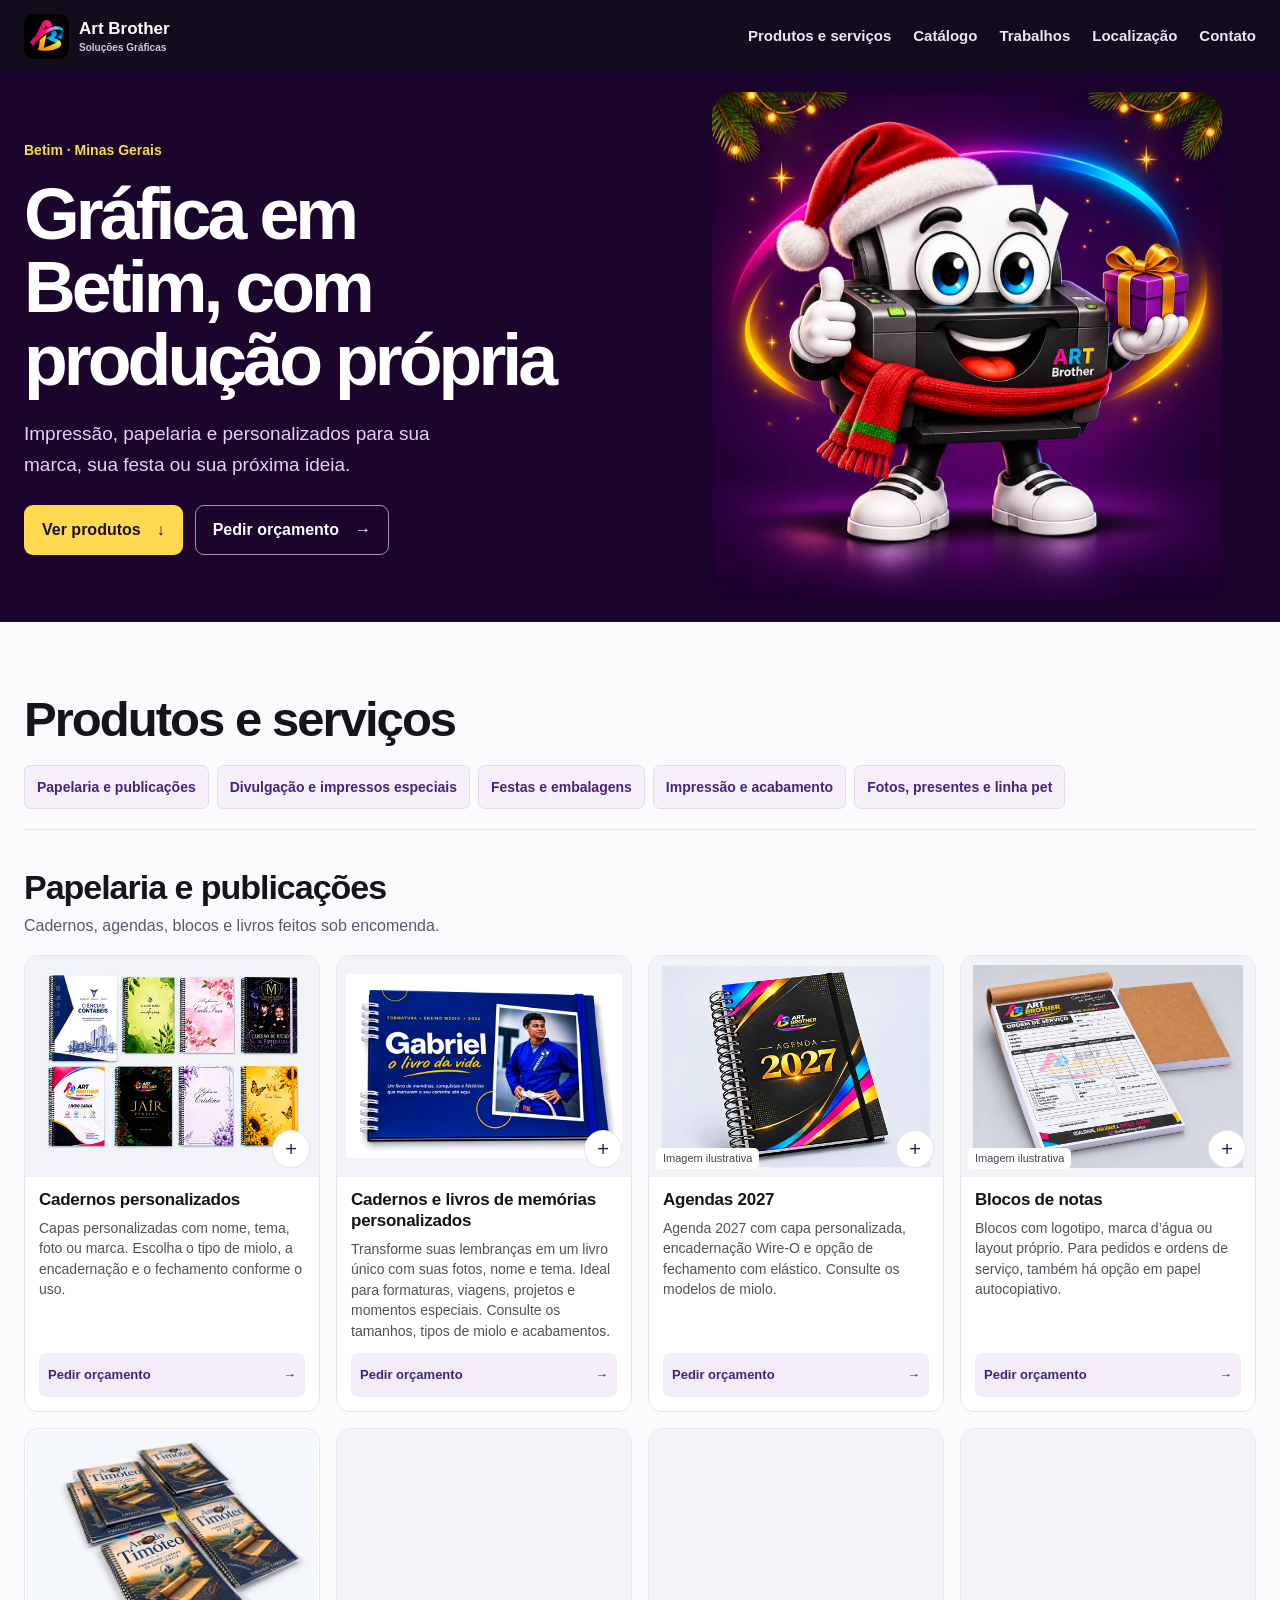
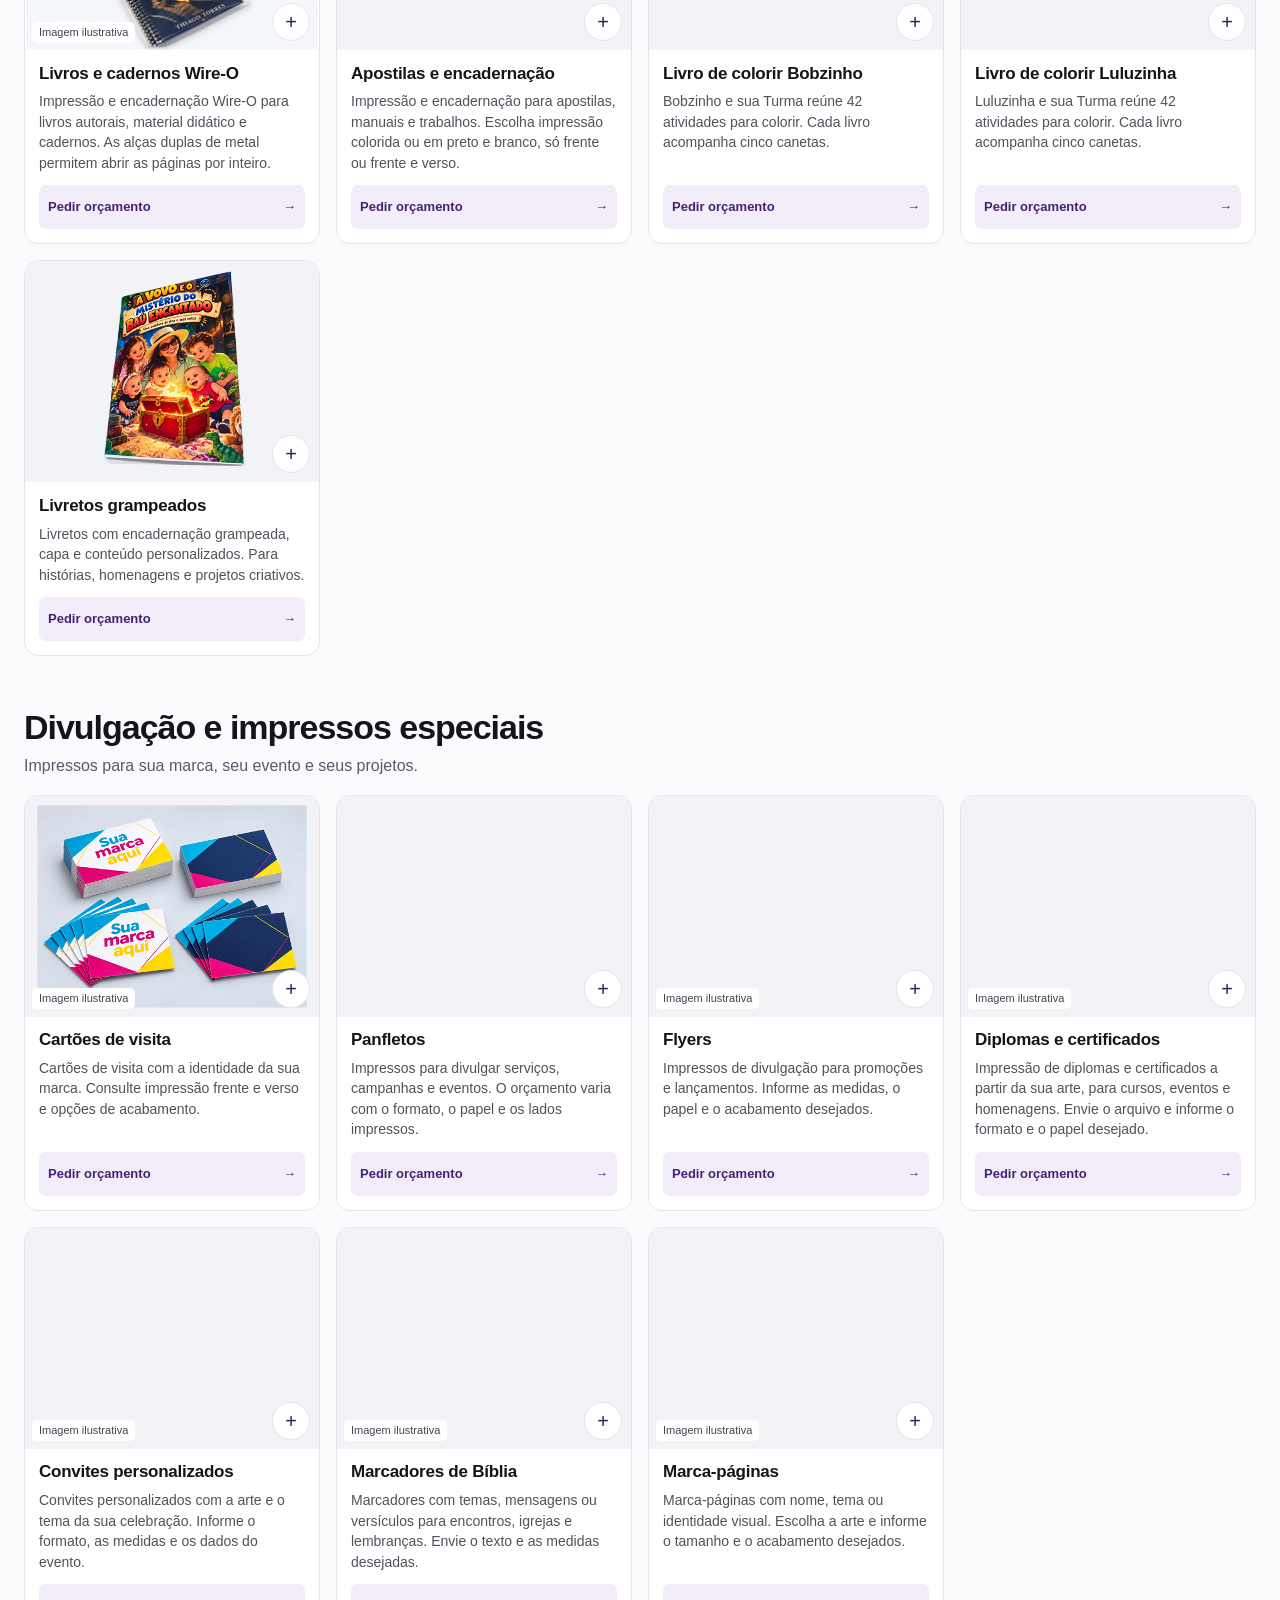
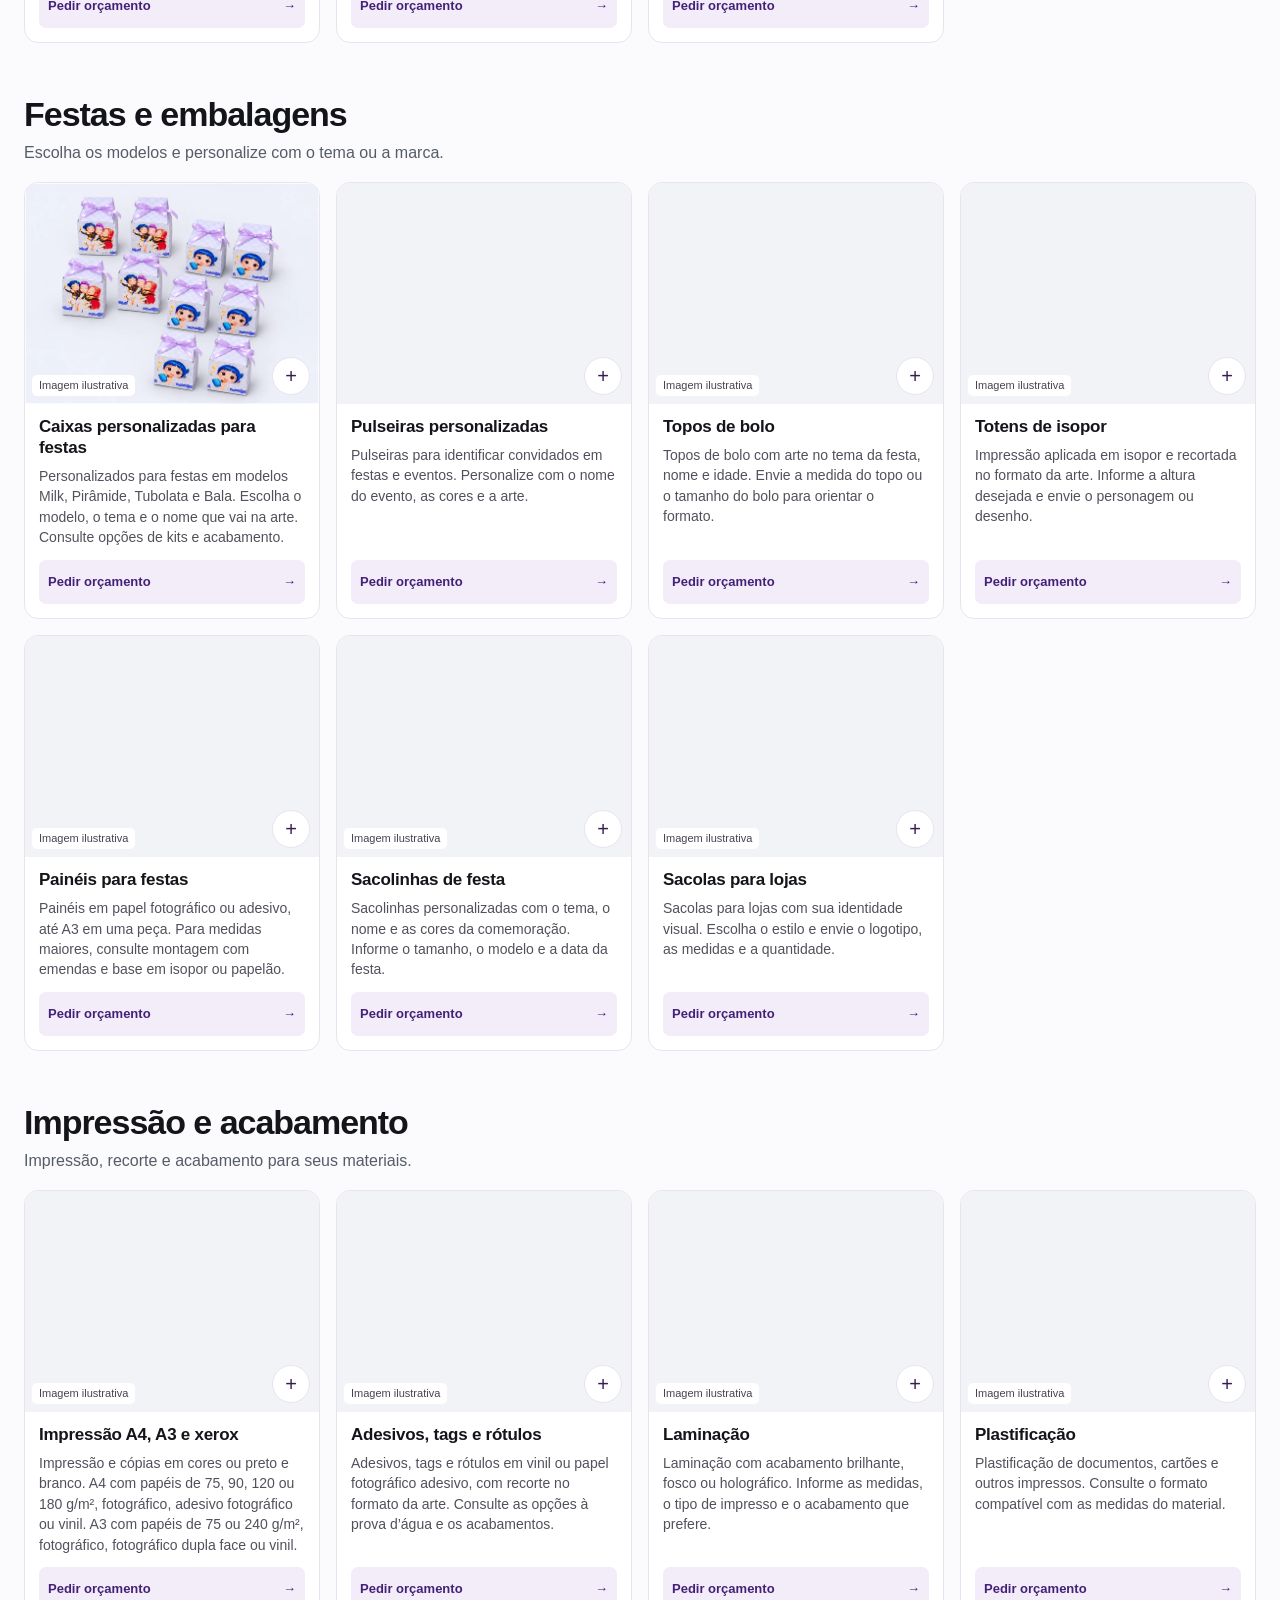
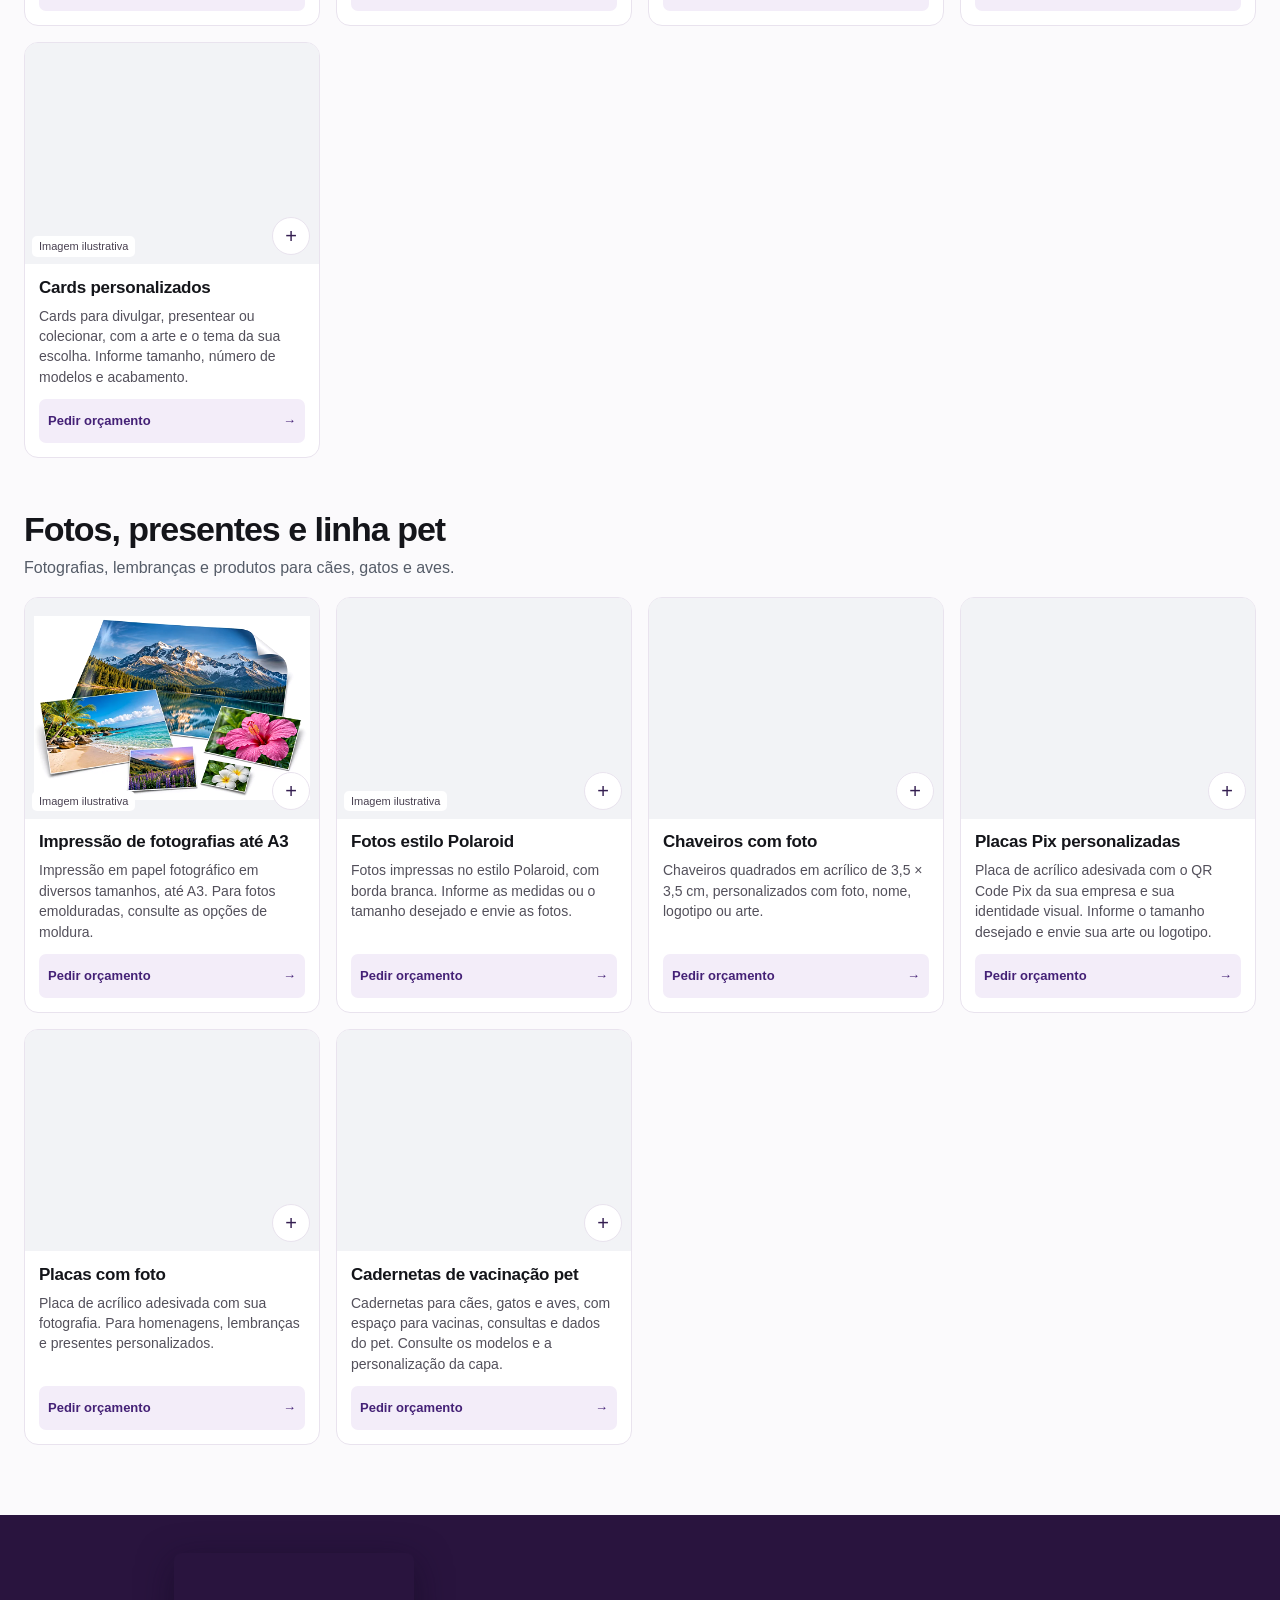
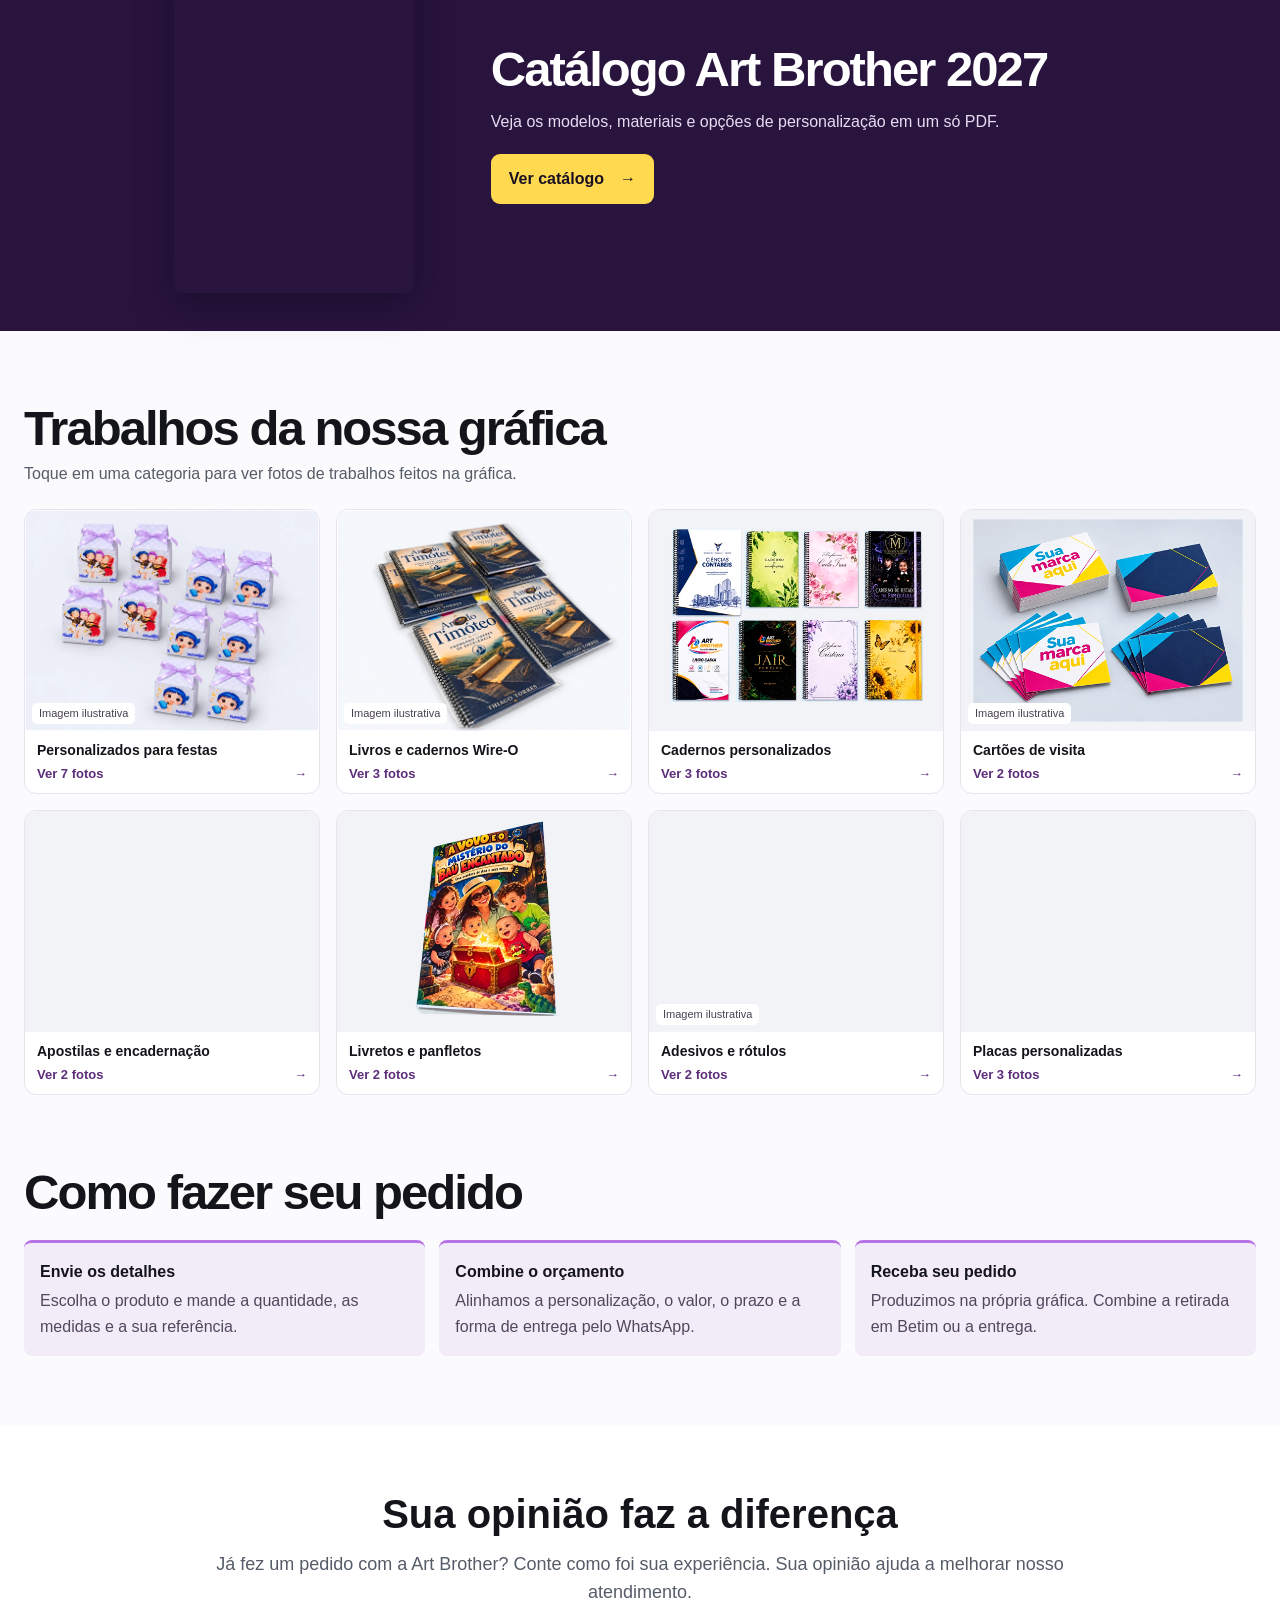
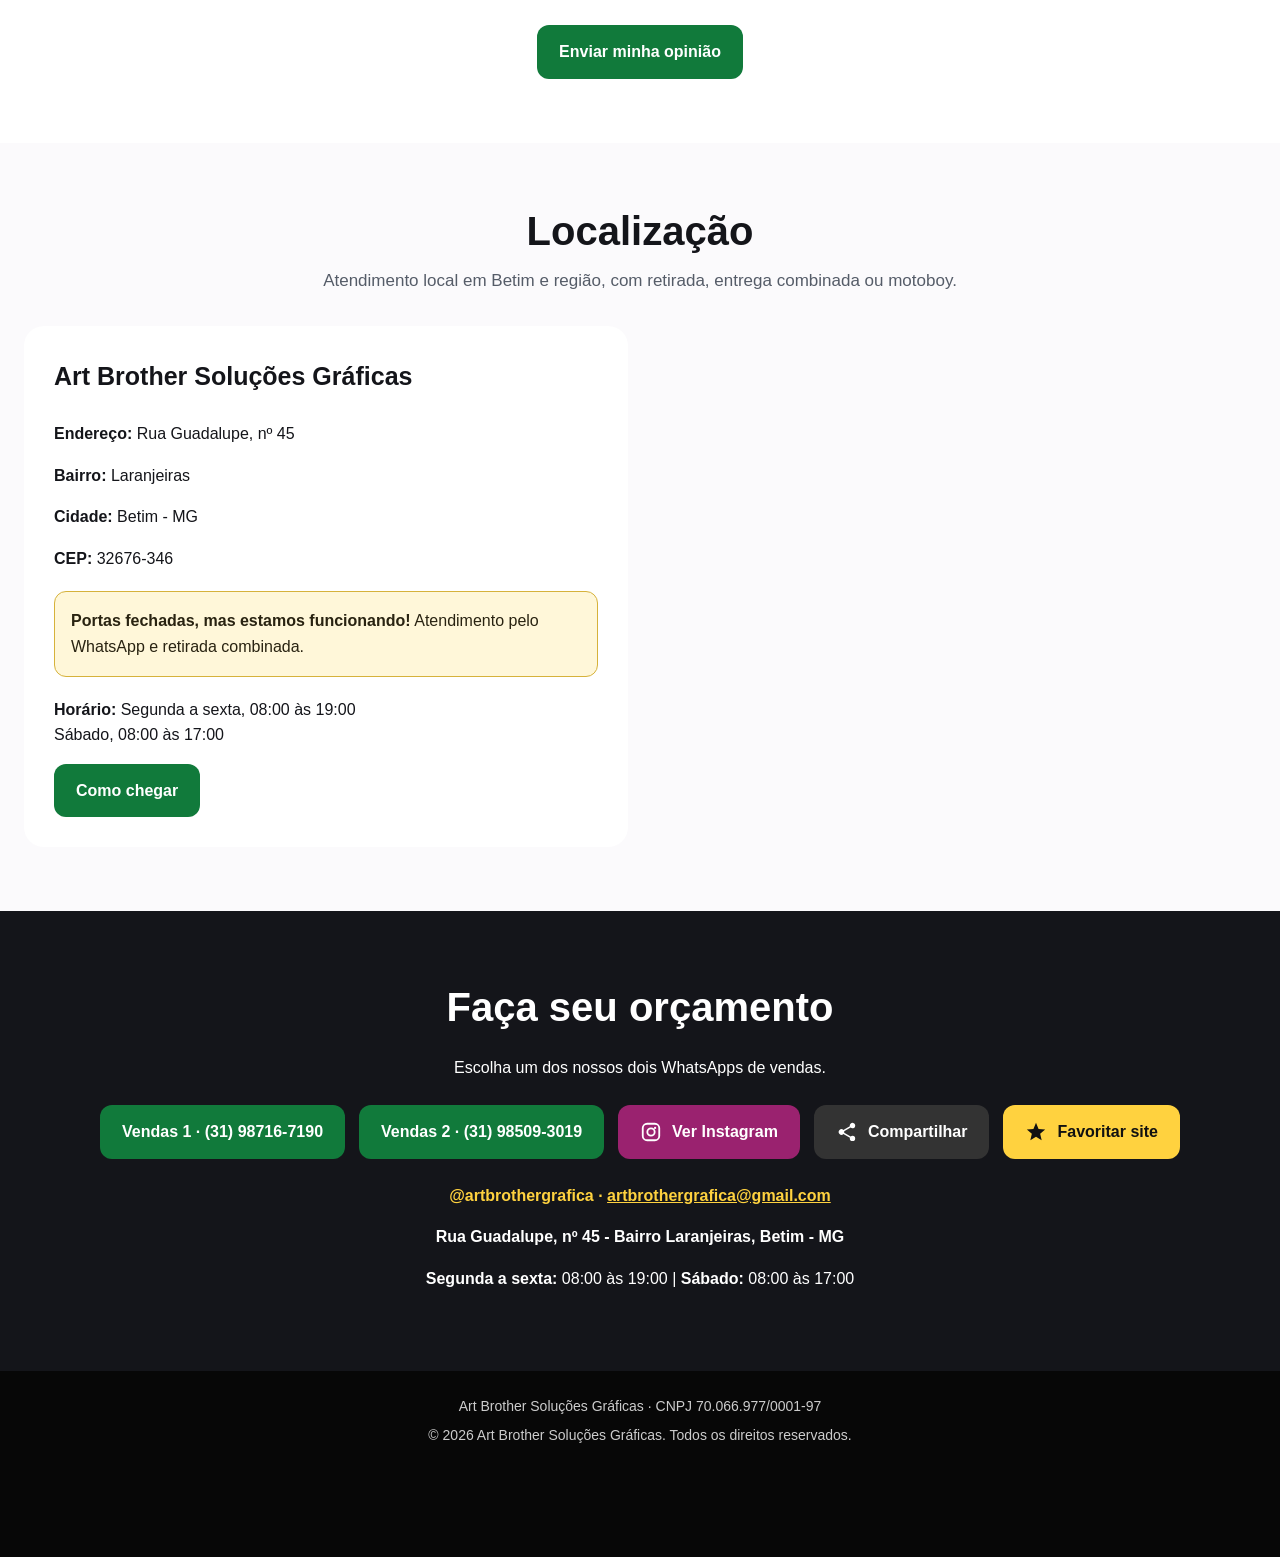
==== commit d94370e4: "Preparar player de vídeo leve na vitrine de livros de memórias" ====
--- a/index.html
+++ b/index.html
@@ -495,6 +495,10 @@
           <div class="produto-capa"><button class="abrir-galeria-produto capa-botao" data-galeria="livros-de-memorias" type="button" aria-label="Ver imagens de Cadernos e livros de memórias personalizados"><img src="img/produtos/livro-memorias-frente.webp" alt="Livro de memórias personalizado azul com foto e encadernação Wire-O, sobre fundo branco" loading="lazy" decoding="async"><span aria-hidden="true">+</span></button></div>
           <div class="produto-texto">
             <h4>Cadernos e livros de memórias personalizados</h4>
+            <details data-video-produto="livros-de-memorias.mp4" hidden style="margin:12px 0;border:1px solid currentColor;border-radius:12px;padding:10px 12px;">
+              <summary style="cursor:pointer;font-weight:600;">▶ Assistir ao vídeo do produto (24 s)</summary>
+              <video controls playsinline preload="none" poster="img/produtos/livro-memorias-frente.webp" aria-label="Comercial dos livros de memórias personalizados" style="display:block;width:100%;max-height:560px;aspect-ratio:9/16;object-fit:contain;background:#120c1c;border-radius:8px;margin-top:10px;"></video>
+            </details>
             <p>Transforme suas lembranças em um livro único com suas fotos, nome e tema. Ideal para formaturas, viagens, projetos e momentos especiais. Consulte os tamanhos, tipos de miolo e acabamentos.</p>
             <a class="pedir-produto" href="https://wa.me/5531987167190?text=Ol%C3%A1!%20Gostaria%20de%20um%20or%C3%A7amento%20para%20Cadernos%20e%20livros%20de%20mem%C3%B3rias%20personalizados.%0AQuantidade%3A%20%0ATamanho%20e%20n%C3%BAmero%20de%20p%C3%A1ginas%3A%20%0ATema%2C%20nome%20e%20fotos%3A%20%0AEncaderna%C3%A7%C3%A3o%20e%20acabamento%20desejados%3A%20%0APrazo%20desejado%3A%20" target="_blank" rel="noopener" aria-label="Pedir orçamento de Cadernos e livros de memórias personalizados">Pedir orçamento <span aria-hidden="true">→</span></a>
           </div>
@@ -962,5 +966,20 @@
 <script src="script.js?v=memorias20261125" defer></script>
 
 <script src="banner-sazonal.js?v=natal2026"></script>
+
+<script>
+  document.querySelectorAll('[data-video-produto]').forEach(function (item) {
+    var url = item.getAttribute('data-video-produto');
+    var video = item.querySelector('video');
+    fetch(url, {method:'HEAD', cache:'no-cache'}).then(function (response) {
+      if (response.ok && /^video\\//i.test(response.headers.get('content-type') || '')) item.hidden = false;
+    }).catch(function () {});
+    item.addEventListener('toggle', function () {
+      if (item.open && !video.getAttribute('src')) video.src = url;
+      if (!item.open) video.pause();
+    });
+    video.addEventListener('error', function () { item.hidden = true; });
+  });
+</script>
 </body>
 </html>
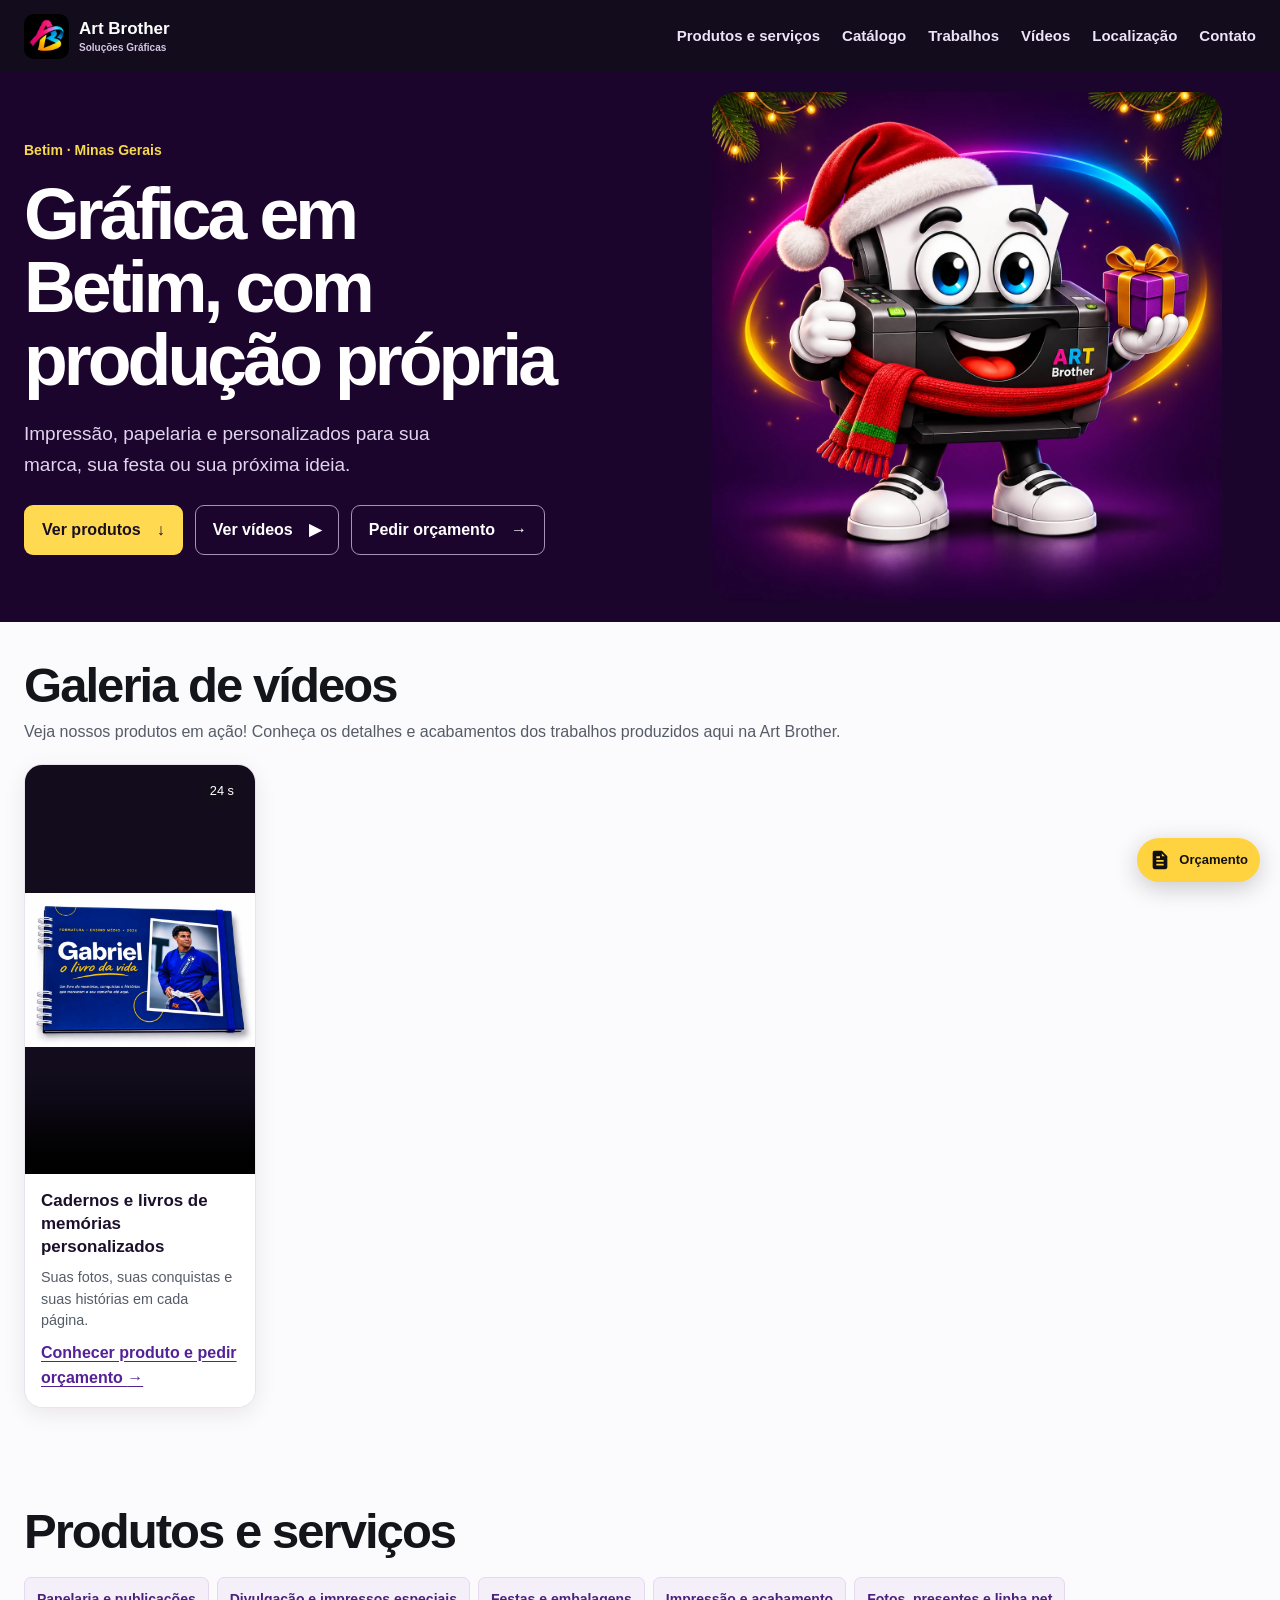
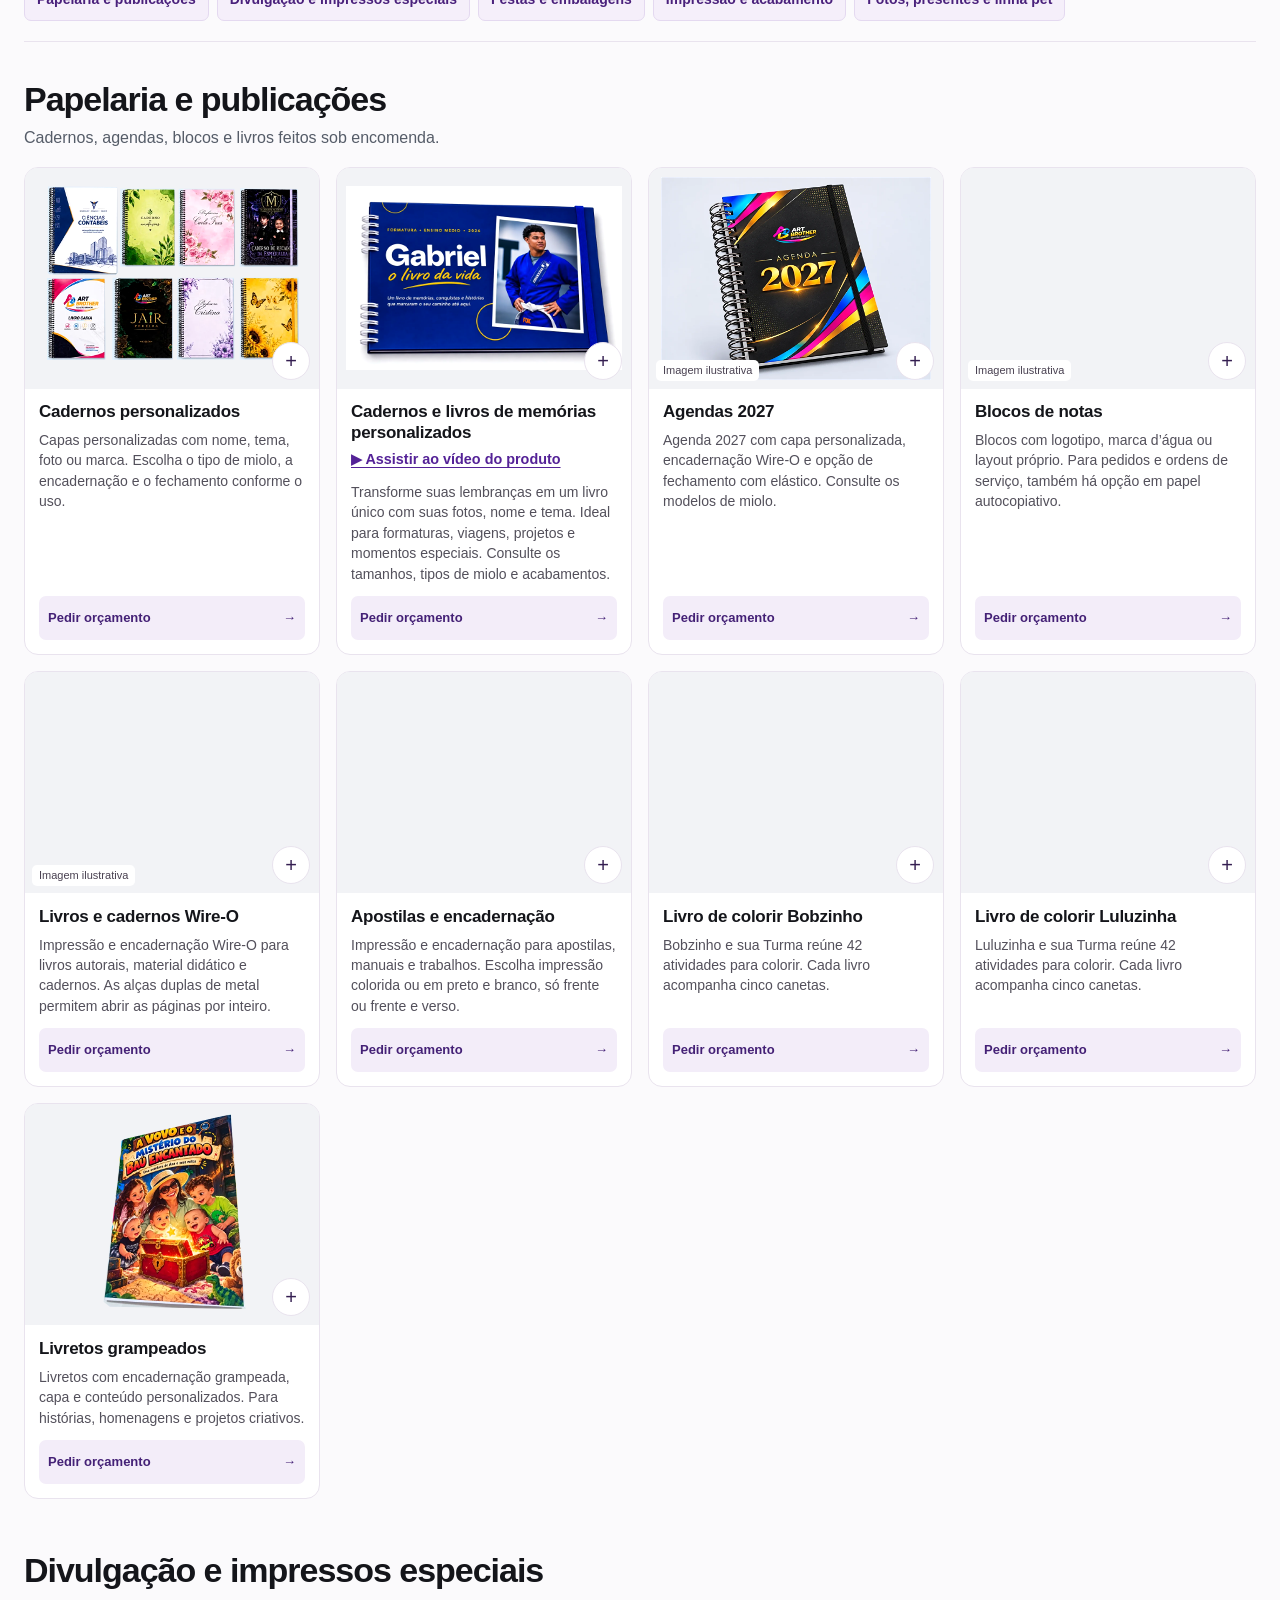
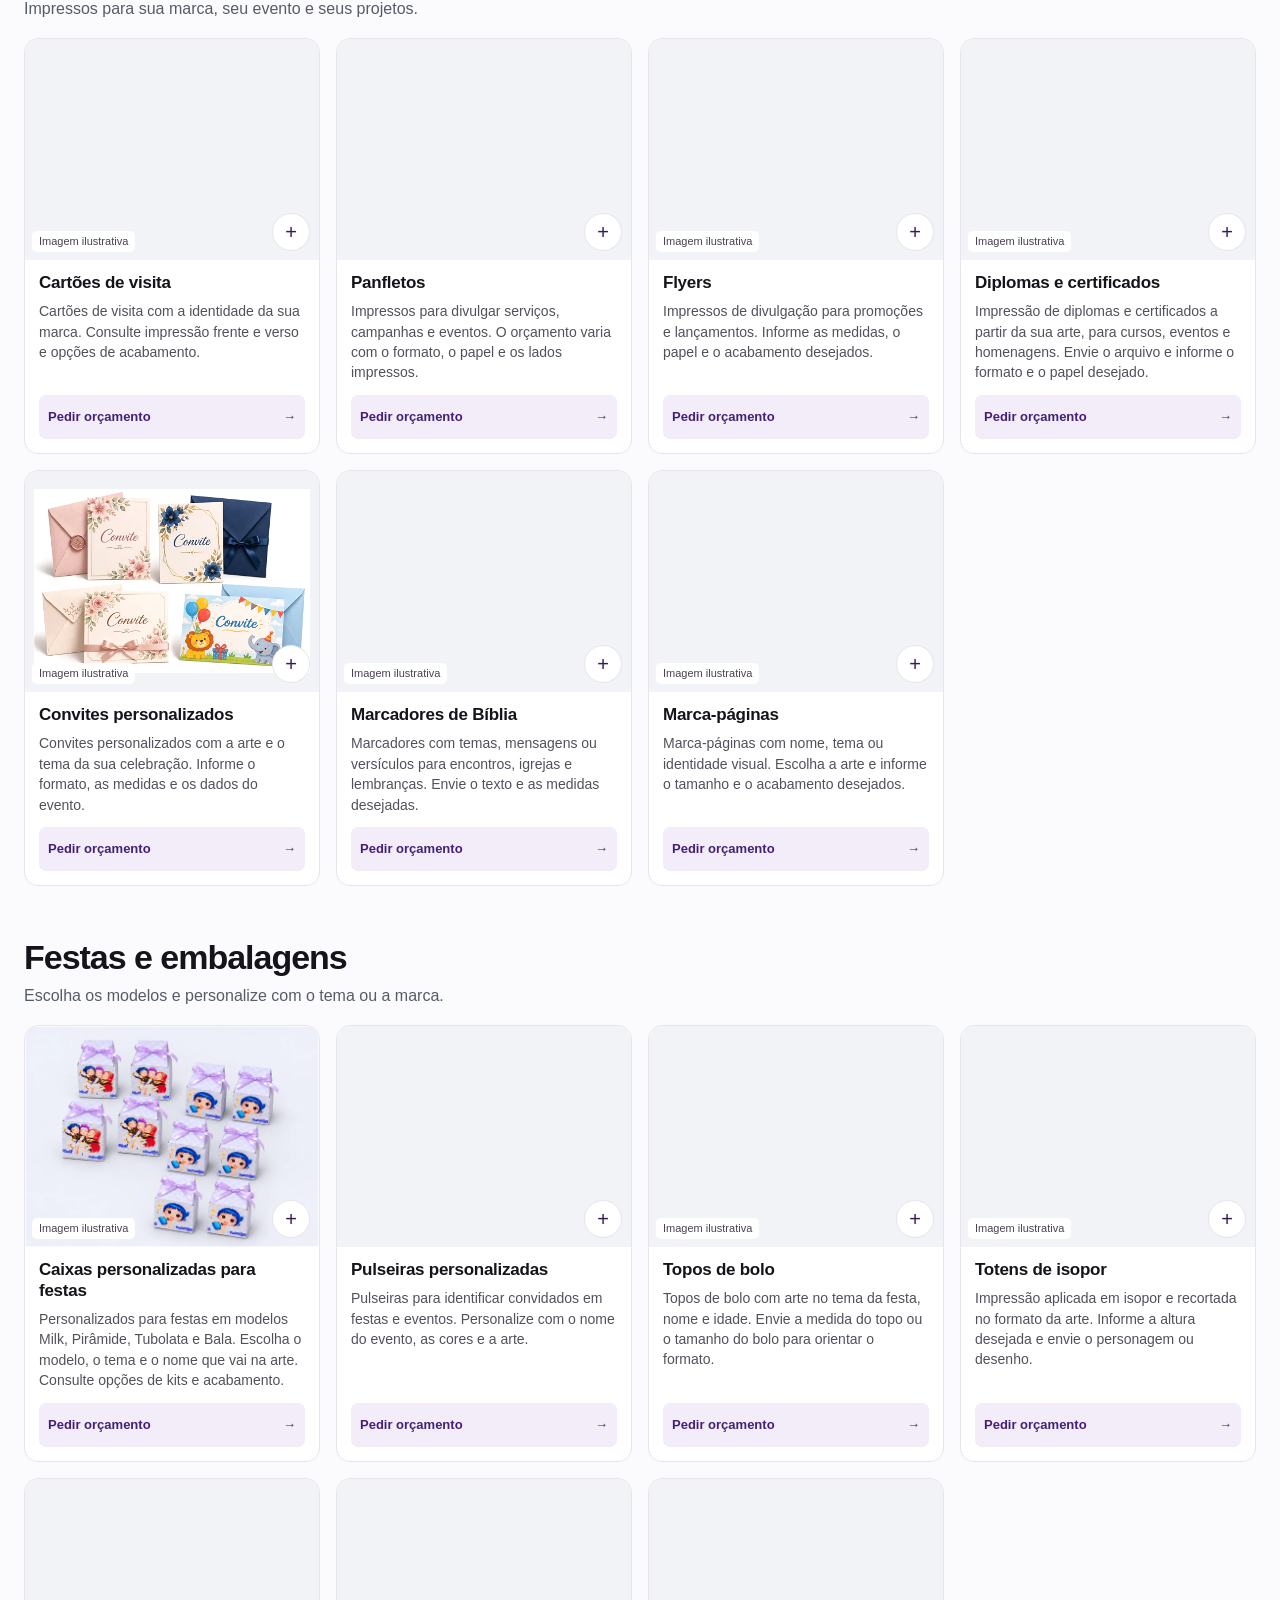
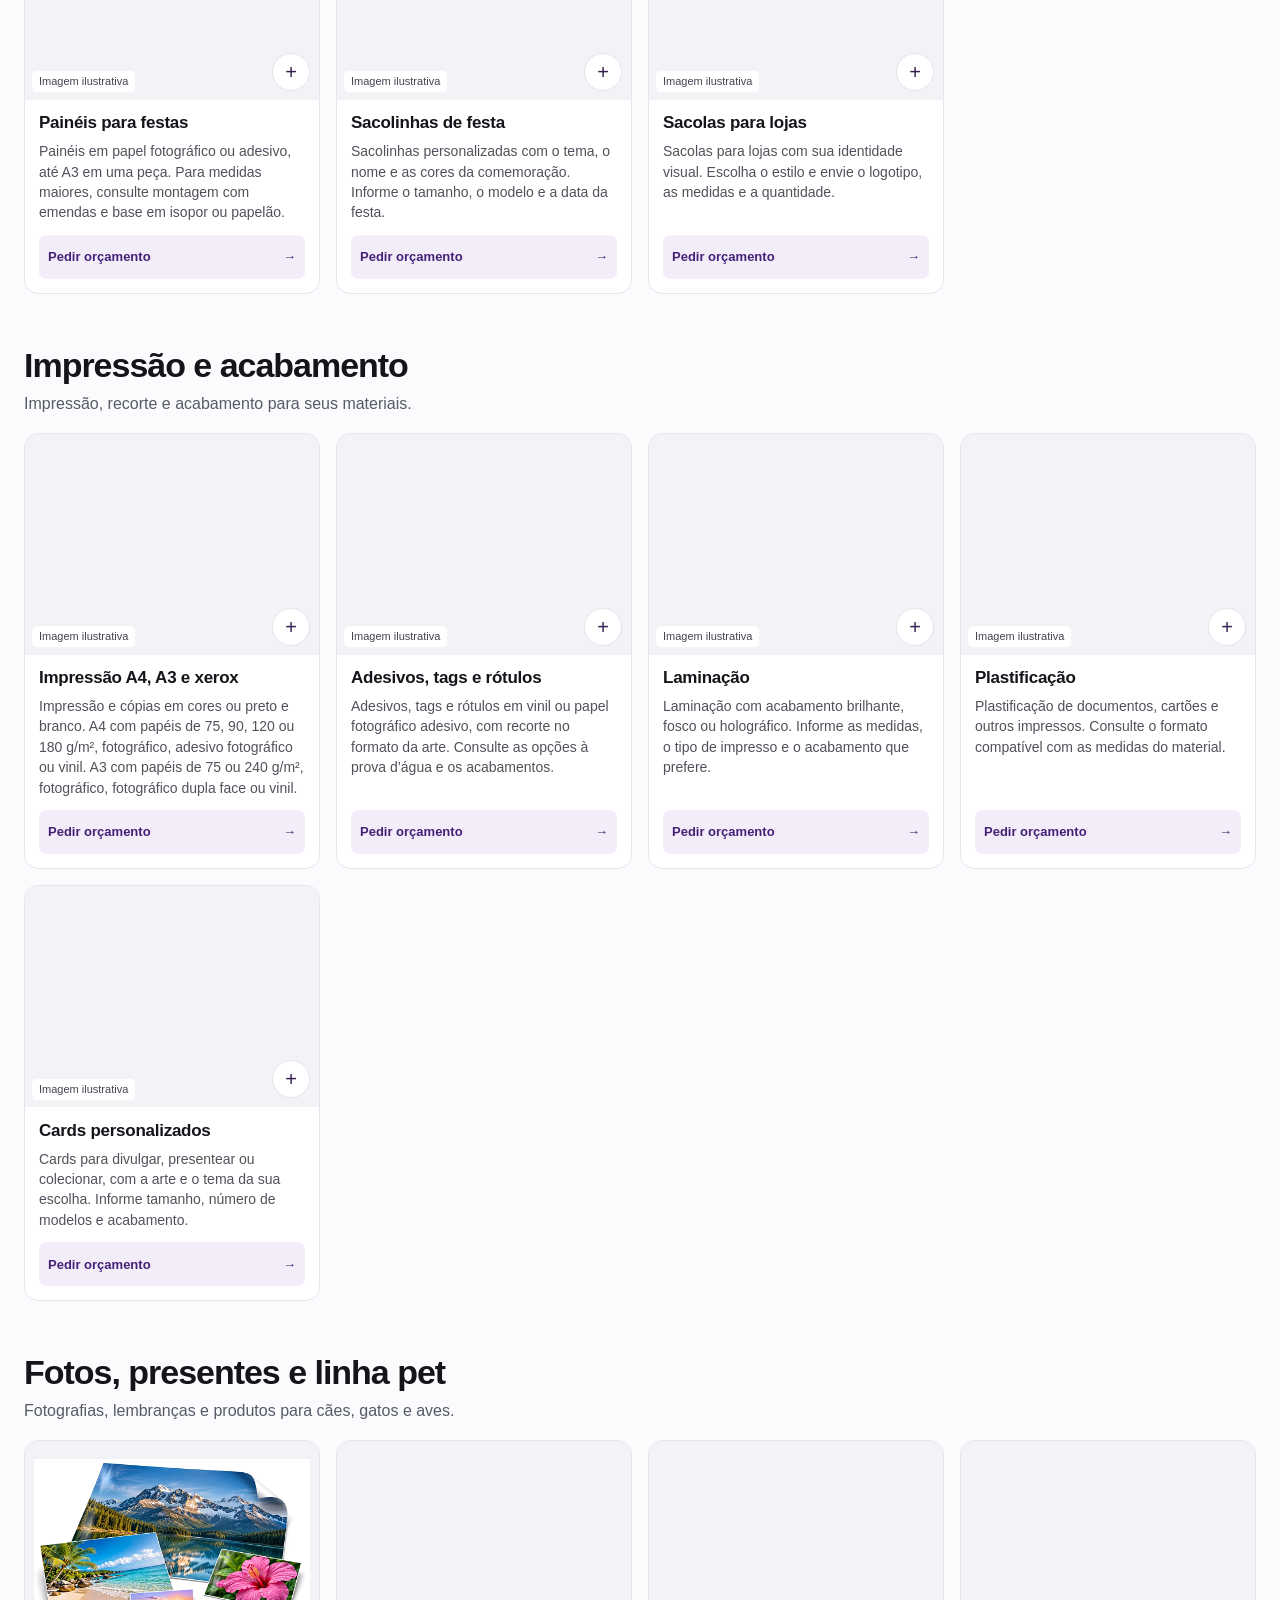
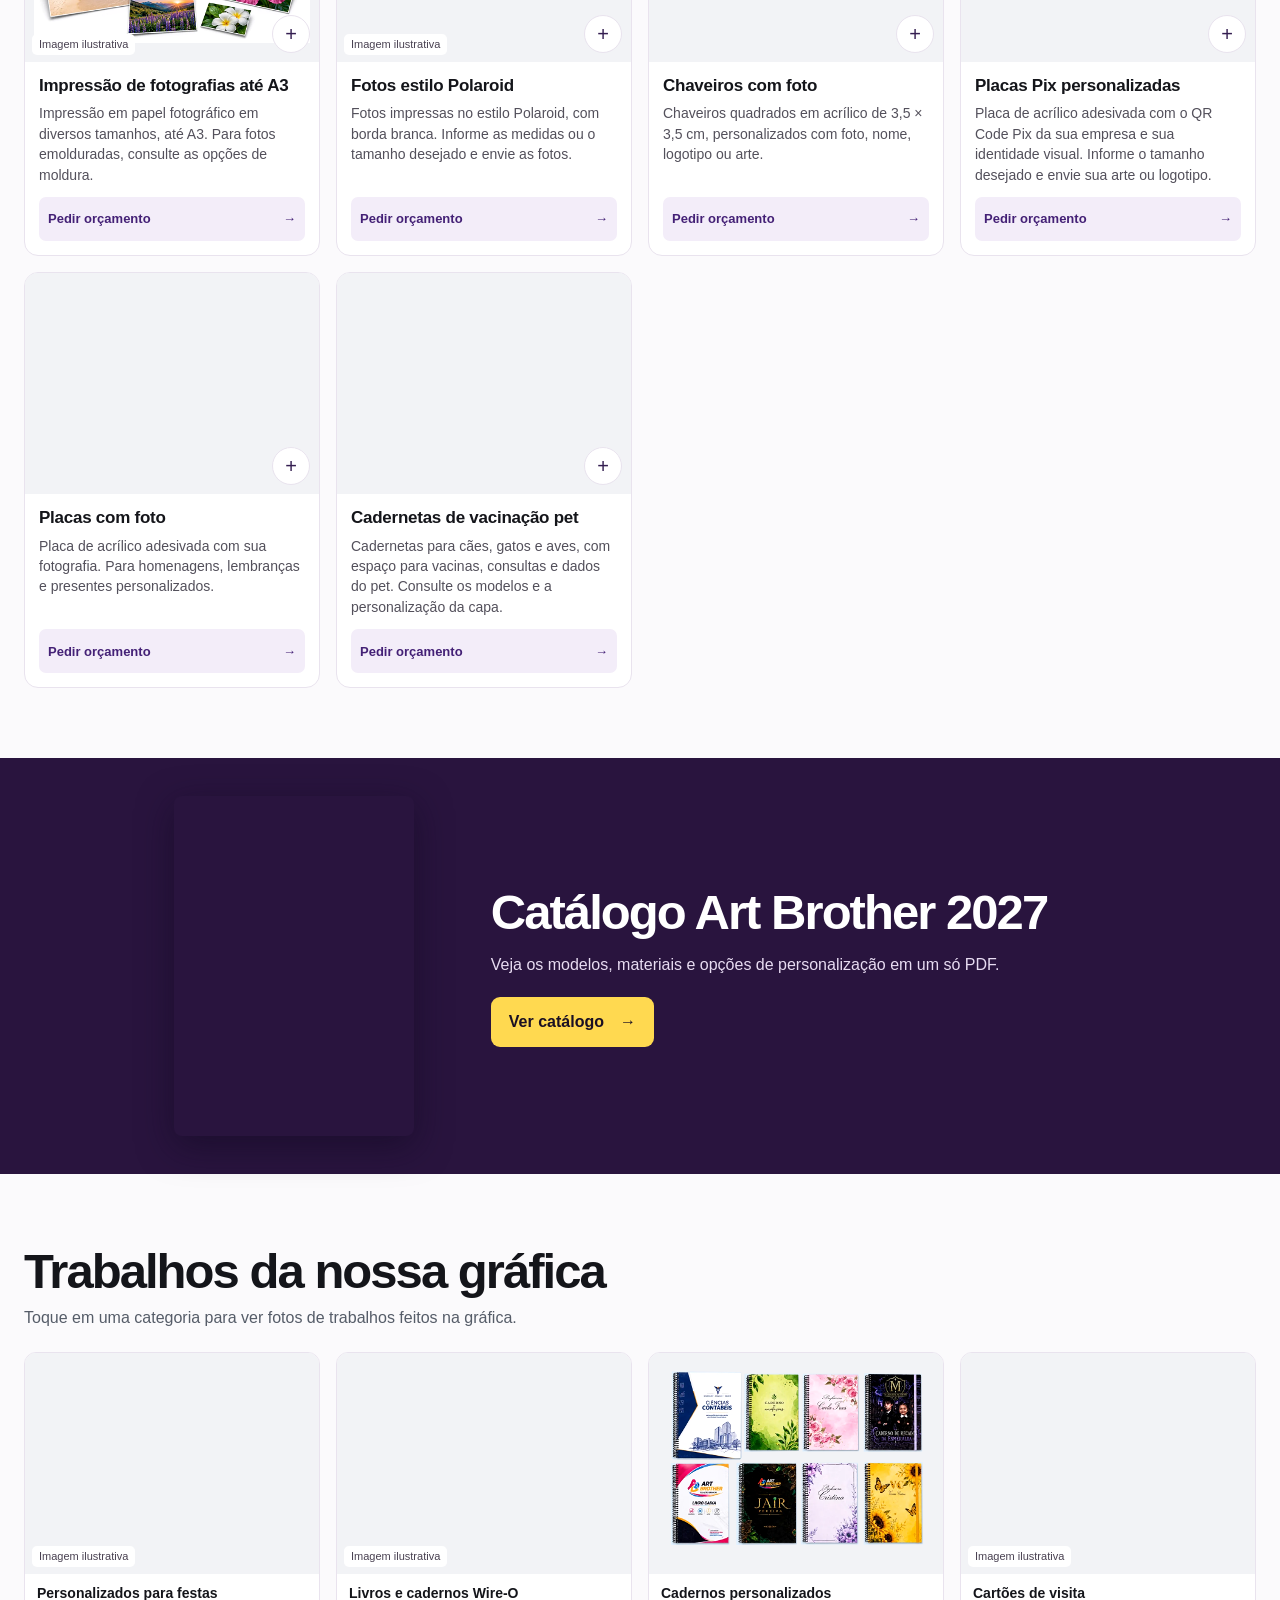
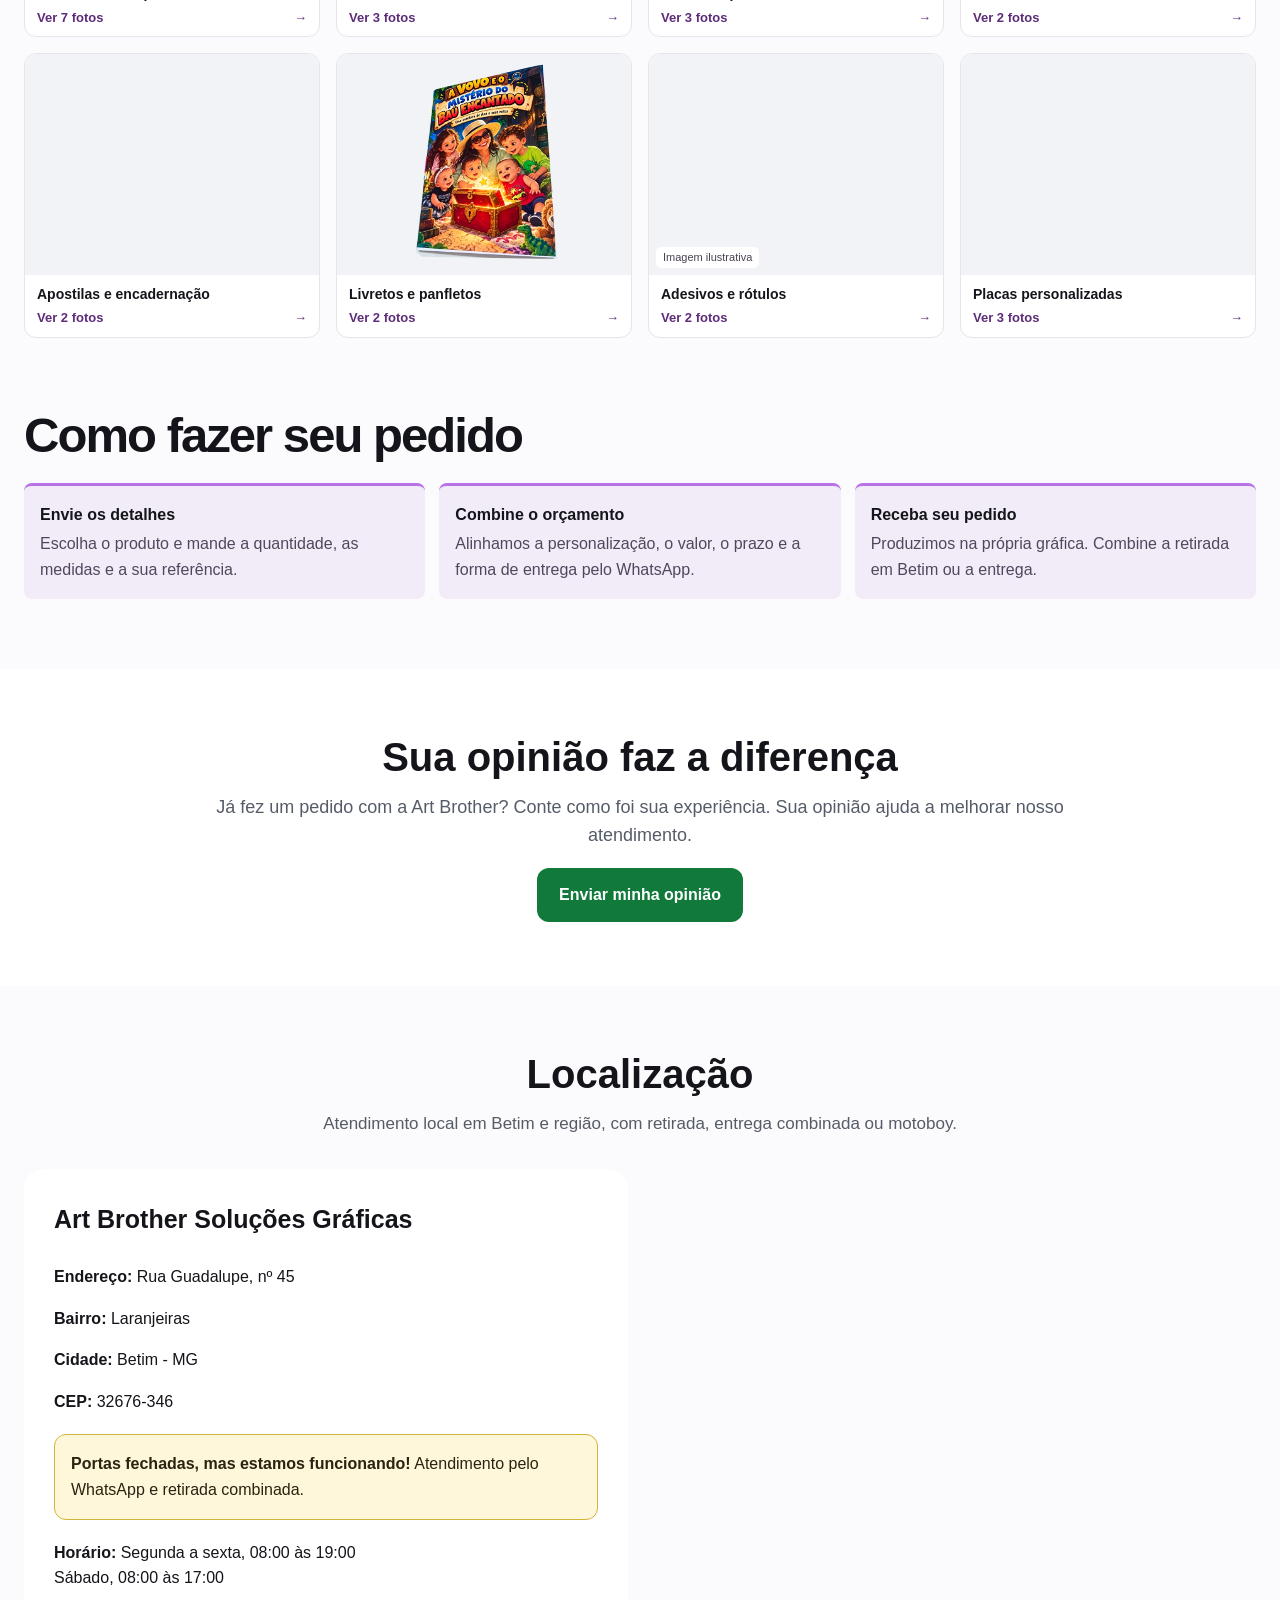
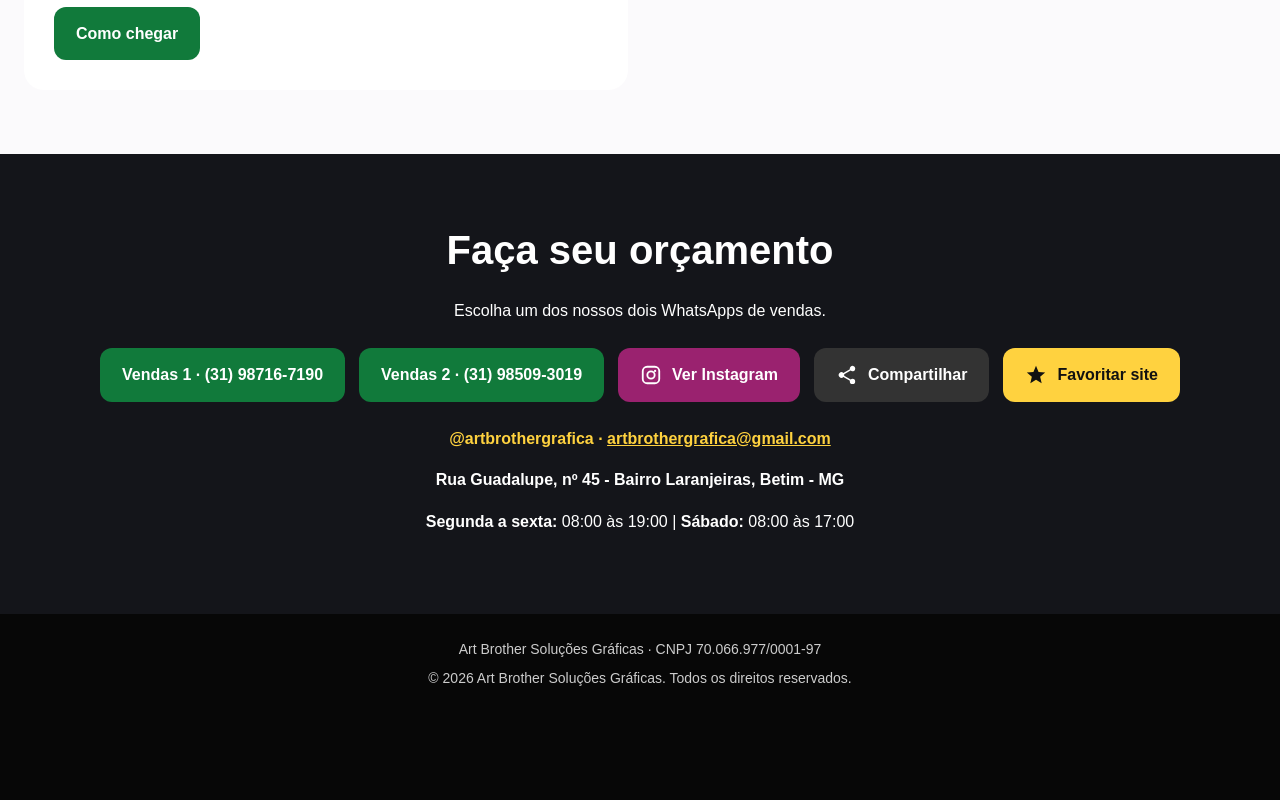
==== commit aac3882f: "Criar galeria de vídeos na página inicial e corrigir acesso ao primeiro Reels" ====
--- a/index.html
+++ b/index.html
@@ -393,6 +393,22 @@
   </script>
   <link rel="stylesheet" href="style.css?v=galerias1">
   <noscript><style>.menu{display:flex!important;position:static;flex-wrap:wrap;max-height:none}.topo{position:relative;flex-wrap:wrap}.menu-toggle,.carrossel-pausa,.carrossel-controle,.botao-ver-galeria{display:none!important}</style></noscript>
+<style id="estilo-galeria-videos">
+  #videos{scroll-margin-top:100px;padding-top:36px;padding-bottom:26px}
+  #videos .portfolio-titulo{margin-bottom:20px}
+  .videos-grade{display:grid;grid-template-columns:repeat(auto-fill,minmax(min(100%,230px),1fr));gap:18px;align-items:start}
+  .video-card{min-width:0;max-width:340px;overflow:hidden;border:1px solid #e9e3ee;background:#fff;border-radius:18px;box-shadow:0 6px 22px rgba(27,16,43,.08);scroll-margin-top:100px;color:#14151a}
+  .video-card:target{outline:3px solid #542297;outline-offset:4px}
+  .video-card-player{position:relative;background:#120c1c}
+  .video-card video{display:block;width:100%;aspect-ratio:9/16;max-height:510px;object-fit:contain;background:#120c1c}
+  .video-duracao{position:absolute;top:12px;right:12px;padding:4px 9px;background:rgba(18,12,28,.85);color:#fff;font-size:.8rem;border-radius:20px;pointer-events:none}
+  .video-card-texto{padding:16px;display:grid;gap:8px}
+  .video-card-texto h3{font-size:1.06rem;line-height:1.35;margin:0;color:#1b102b}
+  .video-card-texto p{font-size:.9rem;line-height:1.5;margin:0;color:#555c68}
+  .video-card-texto a,.video-atalho{font-weight:700;text-decoration:underline;text-underline-offset:3px;color:#542297}
+  .video-atalho{display:inline-block;font-size:.9rem;margin:4px 0}
+  @media(max-width:600px){#videos{padding-top:26px;padding-bottom:16px}.videos-grade{grid-template-columns:repeat(2,minmax(0,1fr));gap:10px}.videos-grade:has(.video-card:only-child){grid-template-columns:minmax(0,300px)}.video-card-texto{padding:12px}.video-card-texto h3{font-size:.95rem}.video-card-texto p{font-size:.84rem}}
+</style>
 </head>
 
 <body>
@@ -442,6 +458,7 @@
     <a href="#produtos">Produtos e serviços</a>
     <a href="catalogo/index.html">Catálogo</a>
     <a href="#galeria">Trabalhos</a>
+    <a href="#videos">Vídeos</a>
     <a href="#localizacao">Localização</a>
     <a href="#contato">Contato</a>
   </nav>
@@ -458,12 +475,37 @@
         <p>Impressão, papelaria e personalizados para sua marca, sua festa ou sua próxima ideia.</p>
         <div class="abertura-acoes">
           <a class="acao acao-clara" href="#produtos">Ver produtos <span aria-hidden="true">↓</span></a>
+          <a class="acao acao-borda" href="#videos">Ver vídeos <span aria-hidden="true">▶</span></a>
           <a class="acao acao-borda" href="https://wa.me/5531987167190?text=Ol%C3%A1%21%20Vim%20pelo%20site%20da%20Art%20Brother.%20Gostaria%20de%20pedir%20um%20or%C3%A7amento." target="_blank" rel="noopener">Pedir orçamento <span aria-hidden="true">→</span></a>
         </div>
       </div>
       <div class="abertura-mascote">
         <img src="img/brotherzinho-vitrine.webp" alt="Brotherzinho, mascote da Art Brother" fetchpriority="high" width="760" height="760" decoding="async">
       </div>
+    </div>
+  </section>
+
+  <section id="videos" class="portfolio" aria-labelledby="titulo-videos">
+    <div class="portfolio-titulo">
+      <h2 id="titulo-videos">Galeria de vídeos</h2>
+      <p>Veja nossos produtos em ação! Conheça os detalhes e acabamentos dos trabalhos produzidos aqui na Art Brother.</p>
+    </div>
+    <div class="videos-grade">
+      <!-- Para novos comerciais, adicionar outro article.video-card com vídeo, capa, duração e link do produto. -->
+      <article class="video-card" id="video-livros-de-memorias">
+        <div class="video-card-player">
+          <video controls playsinline preload="none" poster="img/produtos/livro-memorias-frente.webp" aria-label="Comercial: cadernos e livros de memórias personalizados">
+            <source src="livros-de-memorias.mp4" type="video/mp4">
+            Seu navegador não reproduz este vídeo. <a href="livros-de-memorias.mp4">Abrir vídeo</a>.
+          </video>
+          <span class="video-duracao">24 s</span>
+        </div>
+        <div class="video-card-texto">
+          <h3>Cadernos e livros de memórias personalizados</h3>
+          <p>Suas fotos, suas conquistas e suas histórias em cada página.</p>
+          <a href="#produto-livros-de-memorias">Conhecer produto e pedir orçamento <span aria-hidden="true">→</span></a>
+        </div>
+      </article>
     </div>
   </section>
 
@@ -495,10 +537,7 @@
           <div class="produto-capa"><button class="abrir-galeria-produto capa-botao" data-galeria="livros-de-memorias" type="button" aria-label="Ver imagens de Cadernos e livros de memórias personalizados"><img src="img/produtos/livro-memorias-frente.webp" alt="Livro de memórias personalizado azul com foto e encadernação Wire-O, sobre fundo branco" loading="lazy" decoding="async"><span aria-hidden="true">+</span></button></div>
           <div class="produto-texto">
             <h4>Cadernos e livros de memórias personalizados</h4>
-            <details data-video-produto="livros-de-memorias.mp4" hidden style="margin:12px 0;border:1px solid currentColor;border-radius:12px;padding:10px 12px;">
-              <summary style="cursor:pointer;font-weight:600;">▶ Assistir ao vídeo do produto (24 s)</summary>
-              <video controls playsinline preload="none" poster="img/produtos/livro-memorias-frente.webp" aria-label="Comercial dos livros de memórias personalizados" style="display:block;width:100%;max-height:560px;aspect-ratio:9/16;object-fit:contain;background:#120c1c;border-radius:8px;margin-top:10px;"></video>
-            </details>
+            <a class="video-atalho" href="#video-livros-de-memorias">▶ Assistir ao vídeo do produto</a>
             <p>Transforme suas lembranças em um livro único com suas fotos, nome e tema. Ideal para formaturas, viagens, projetos e momentos especiais. Consulte os tamanhos, tipos de miolo e acabamentos.</p>
             <a class="pedir-produto" href="https://wa.me/5531987167190?text=Ol%C3%A1!%20Gostaria%20de%20um%20or%C3%A7amento%20para%20Cadernos%20e%20livros%20de%20mem%C3%B3rias%20personalizados.%0AQuantidade%3A%20%0ATamanho%20e%20n%C3%BAmero%20de%20p%C3%A1ginas%3A%20%0ATema%2C%20nome%20e%20fotos%3A%20%0AEncaderna%C3%A7%C3%A3o%20e%20acabamento%20desejados%3A%20%0APrazo%20desejado%3A%20" target="_blank" rel="noopener" aria-label="Pedir orçamento de Cadernos e livros de memórias personalizados">Pedir orçamento <span aria-hidden="true">→</span></a>
           </div>
@@ -967,19 +1006,6 @@
 
 <script src="banner-sazonal.js?v=natal2026"></script>
 
-<script>
-  document.querySelectorAll('[data-video-produto]').forEach(function (item) {
-    var url = item.getAttribute('data-video-produto');
-    var video = item.querySelector('video');
-    fetch(url, {method:'HEAD', cache:'no-cache'}).then(function (response) {
-      if (response.ok && /^video\\//i.test(response.headers.get('content-type') || '')) item.hidden = false;
-    }).catch(function () {});
-    item.addEventListener('toggle', function () {
-      if (item.open && !video.getAttribute('src')) video.src = url;
-      if (!item.open) video.pause();
-    });
-    video.addEventListener('error', function () { item.hidden = true; });
-  });
-</script>
+
 </body>
 </html>
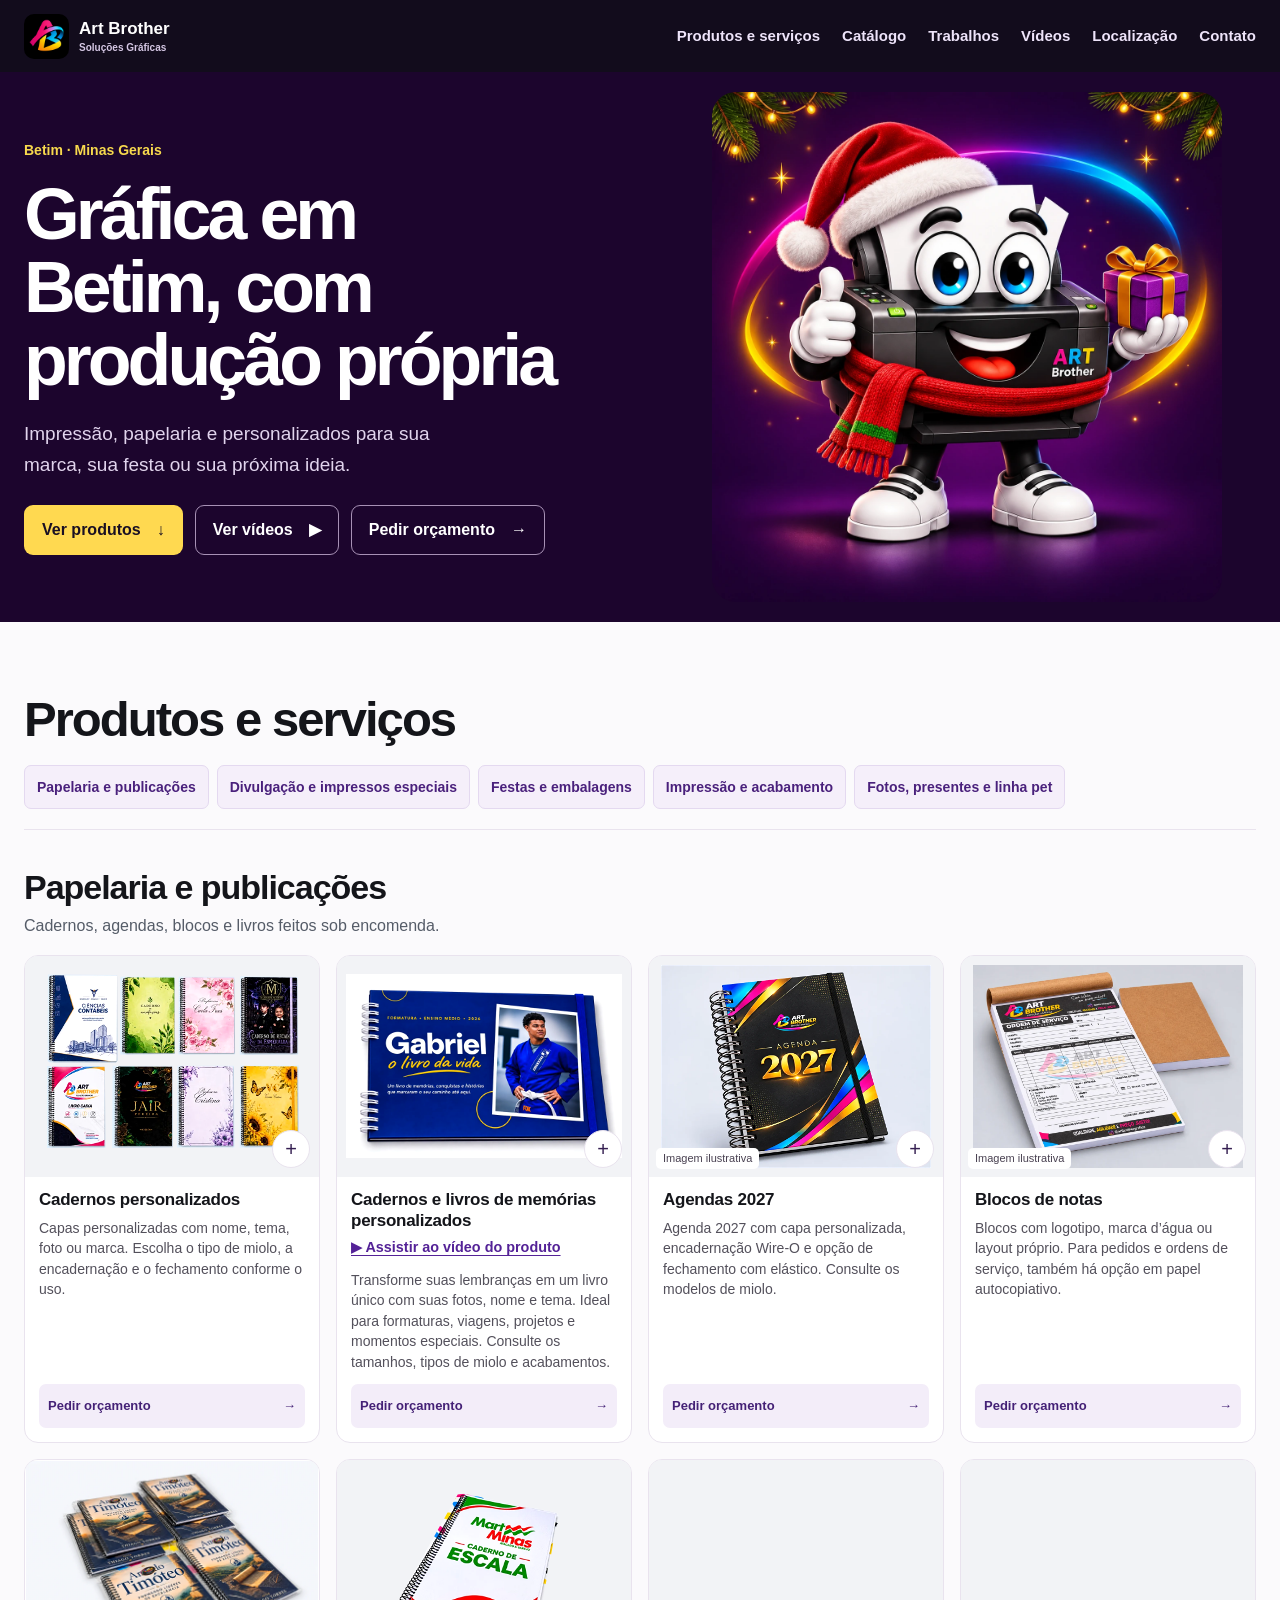
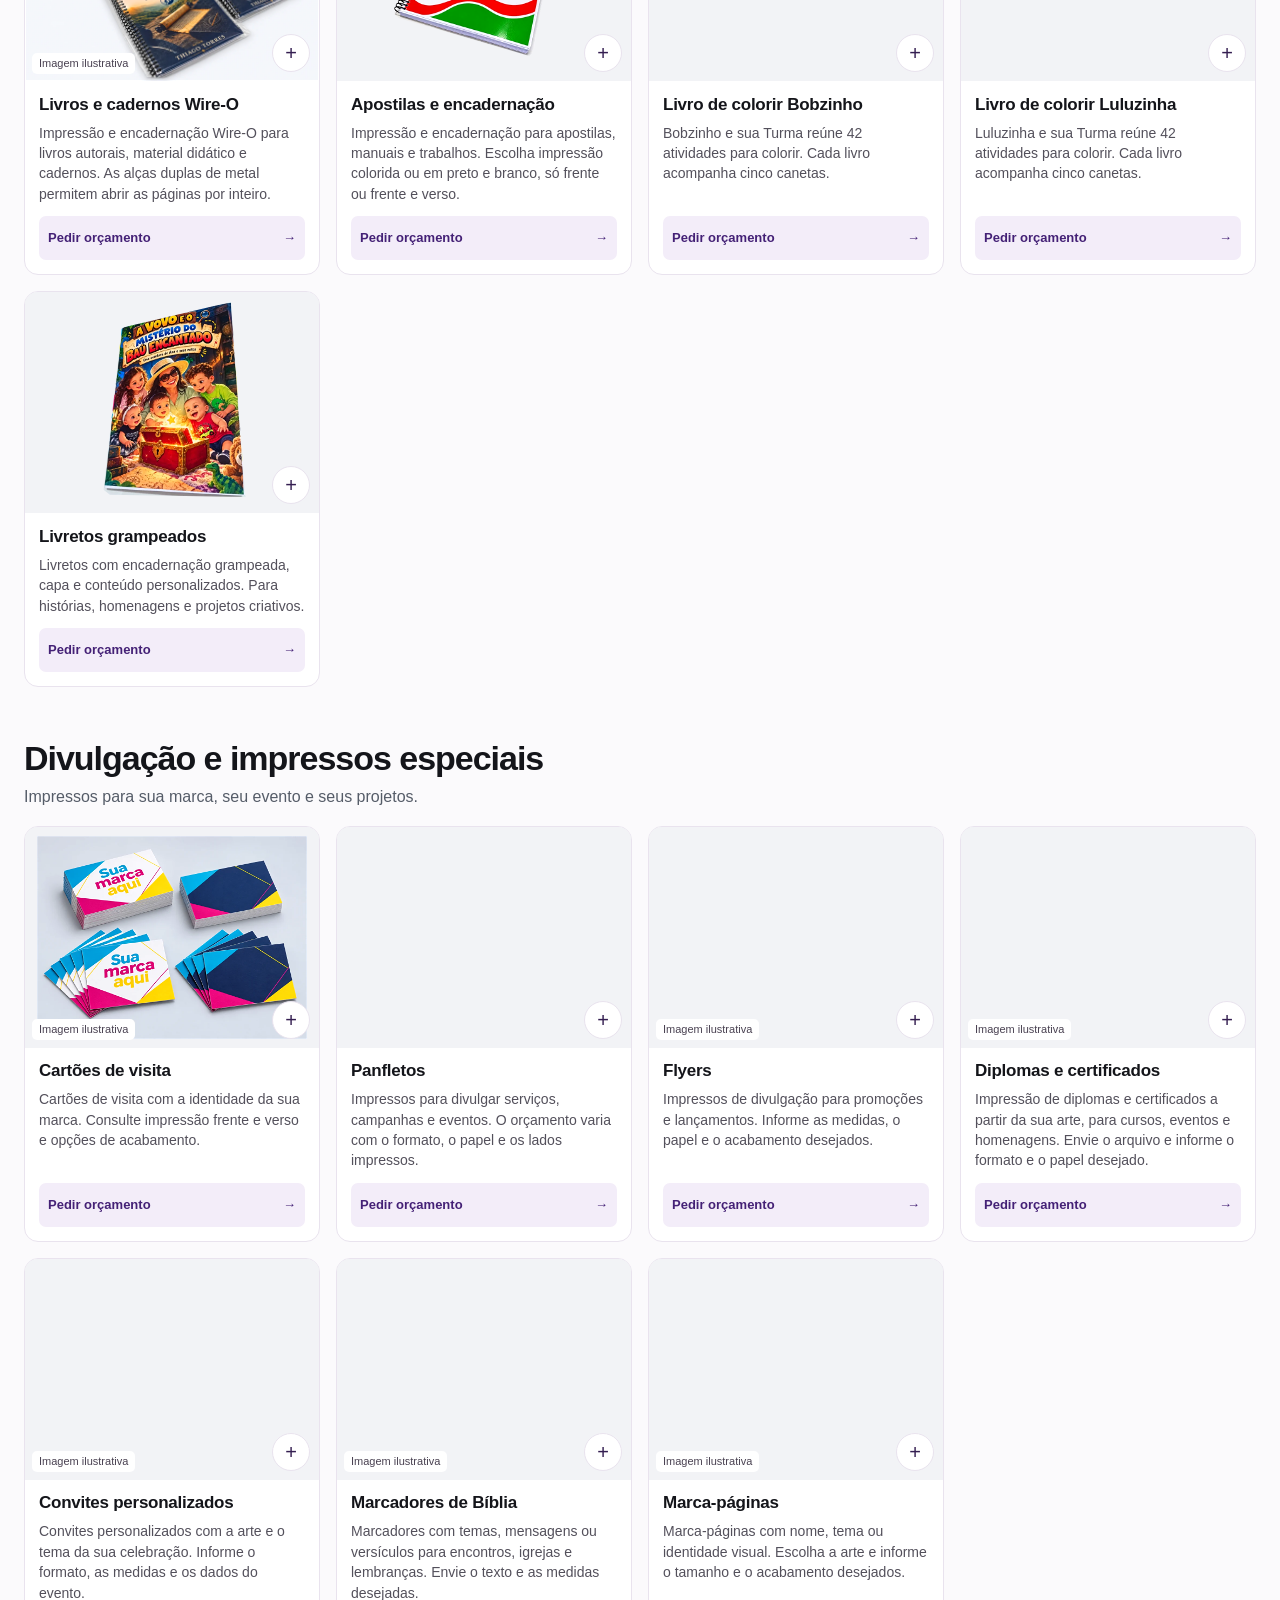
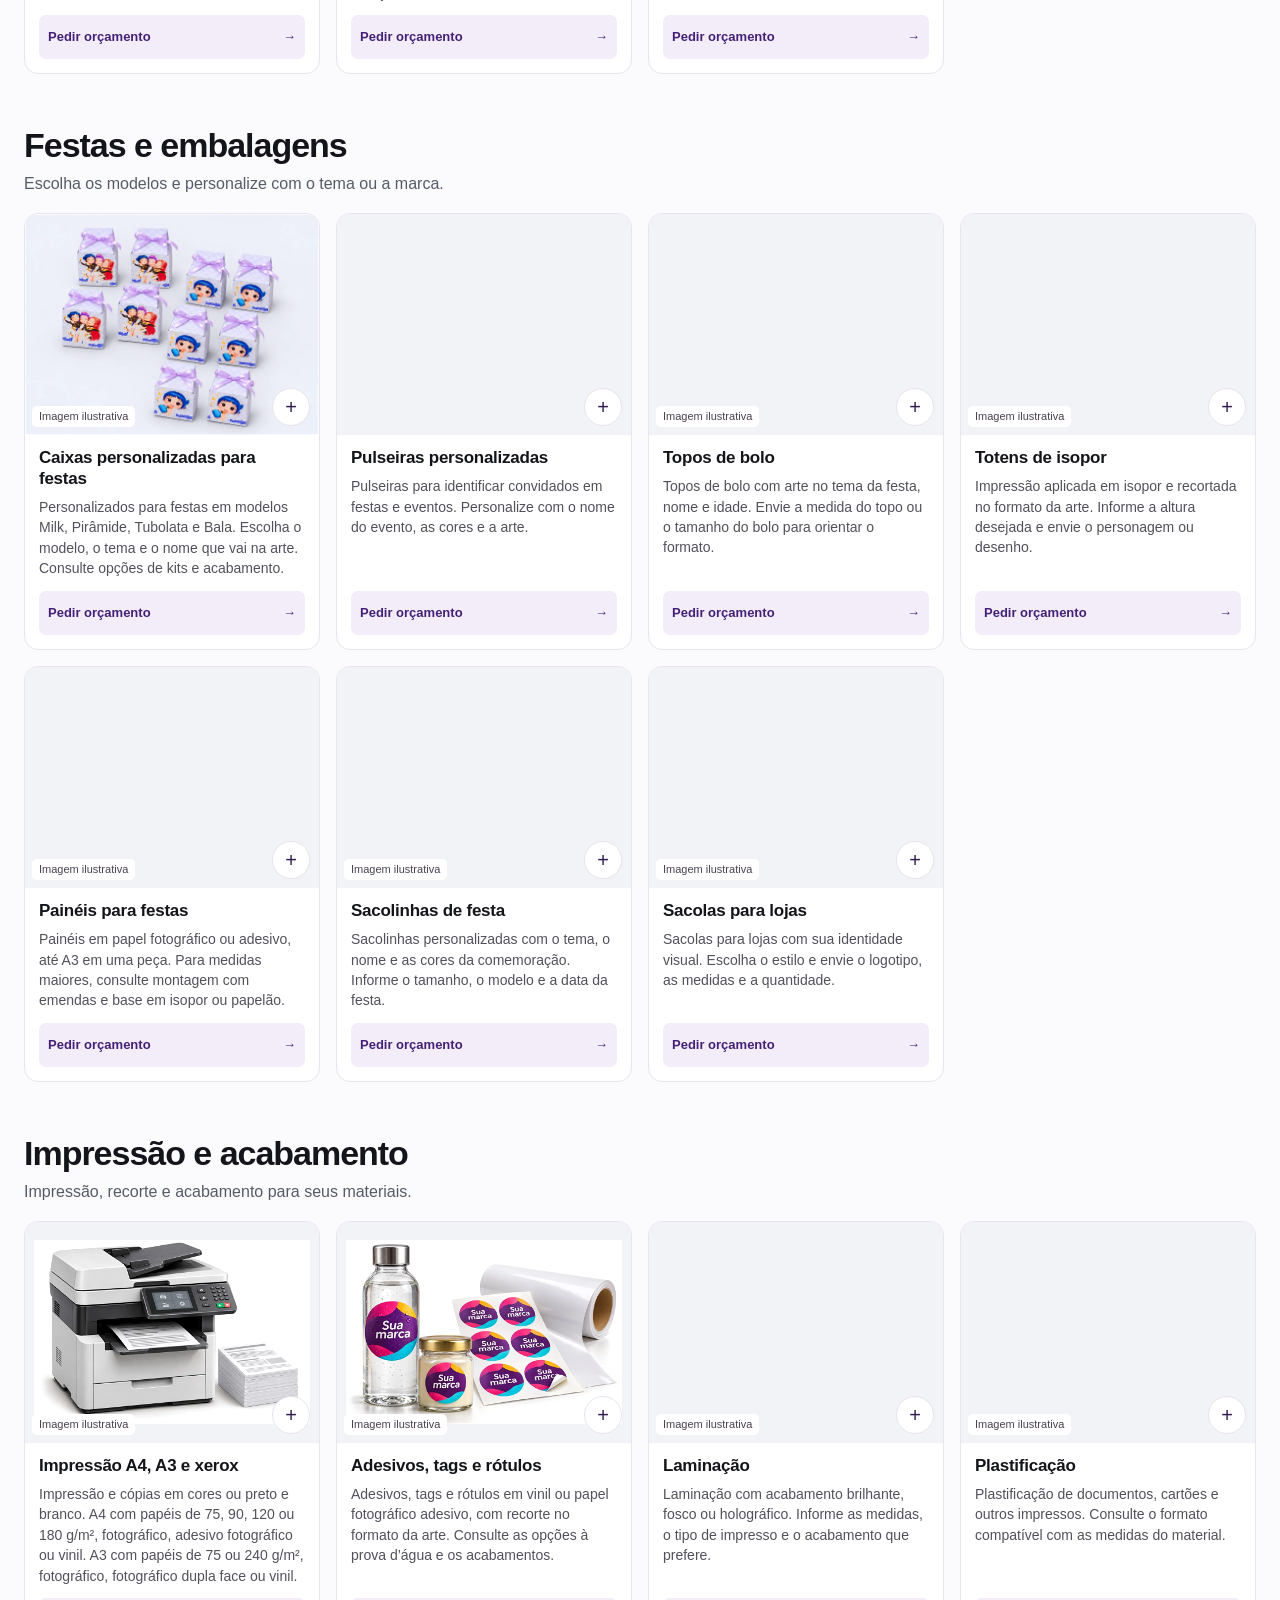
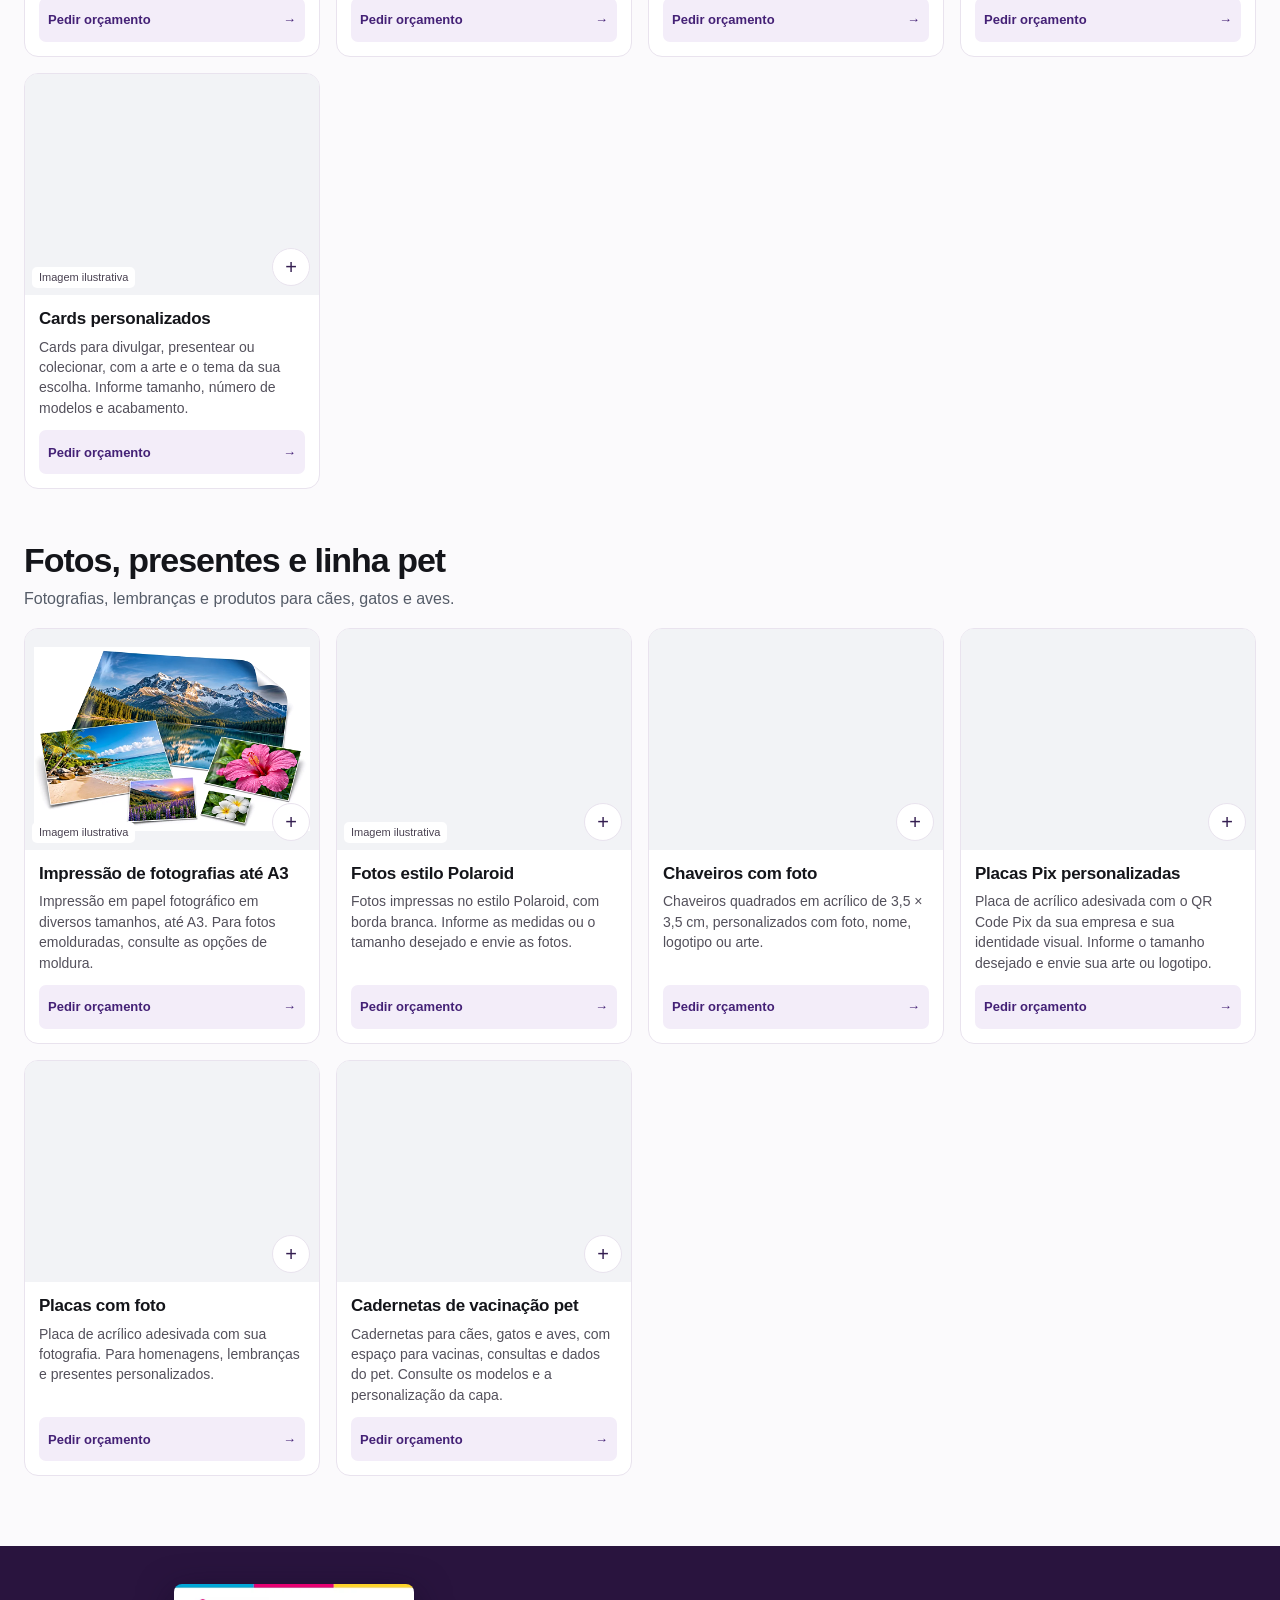
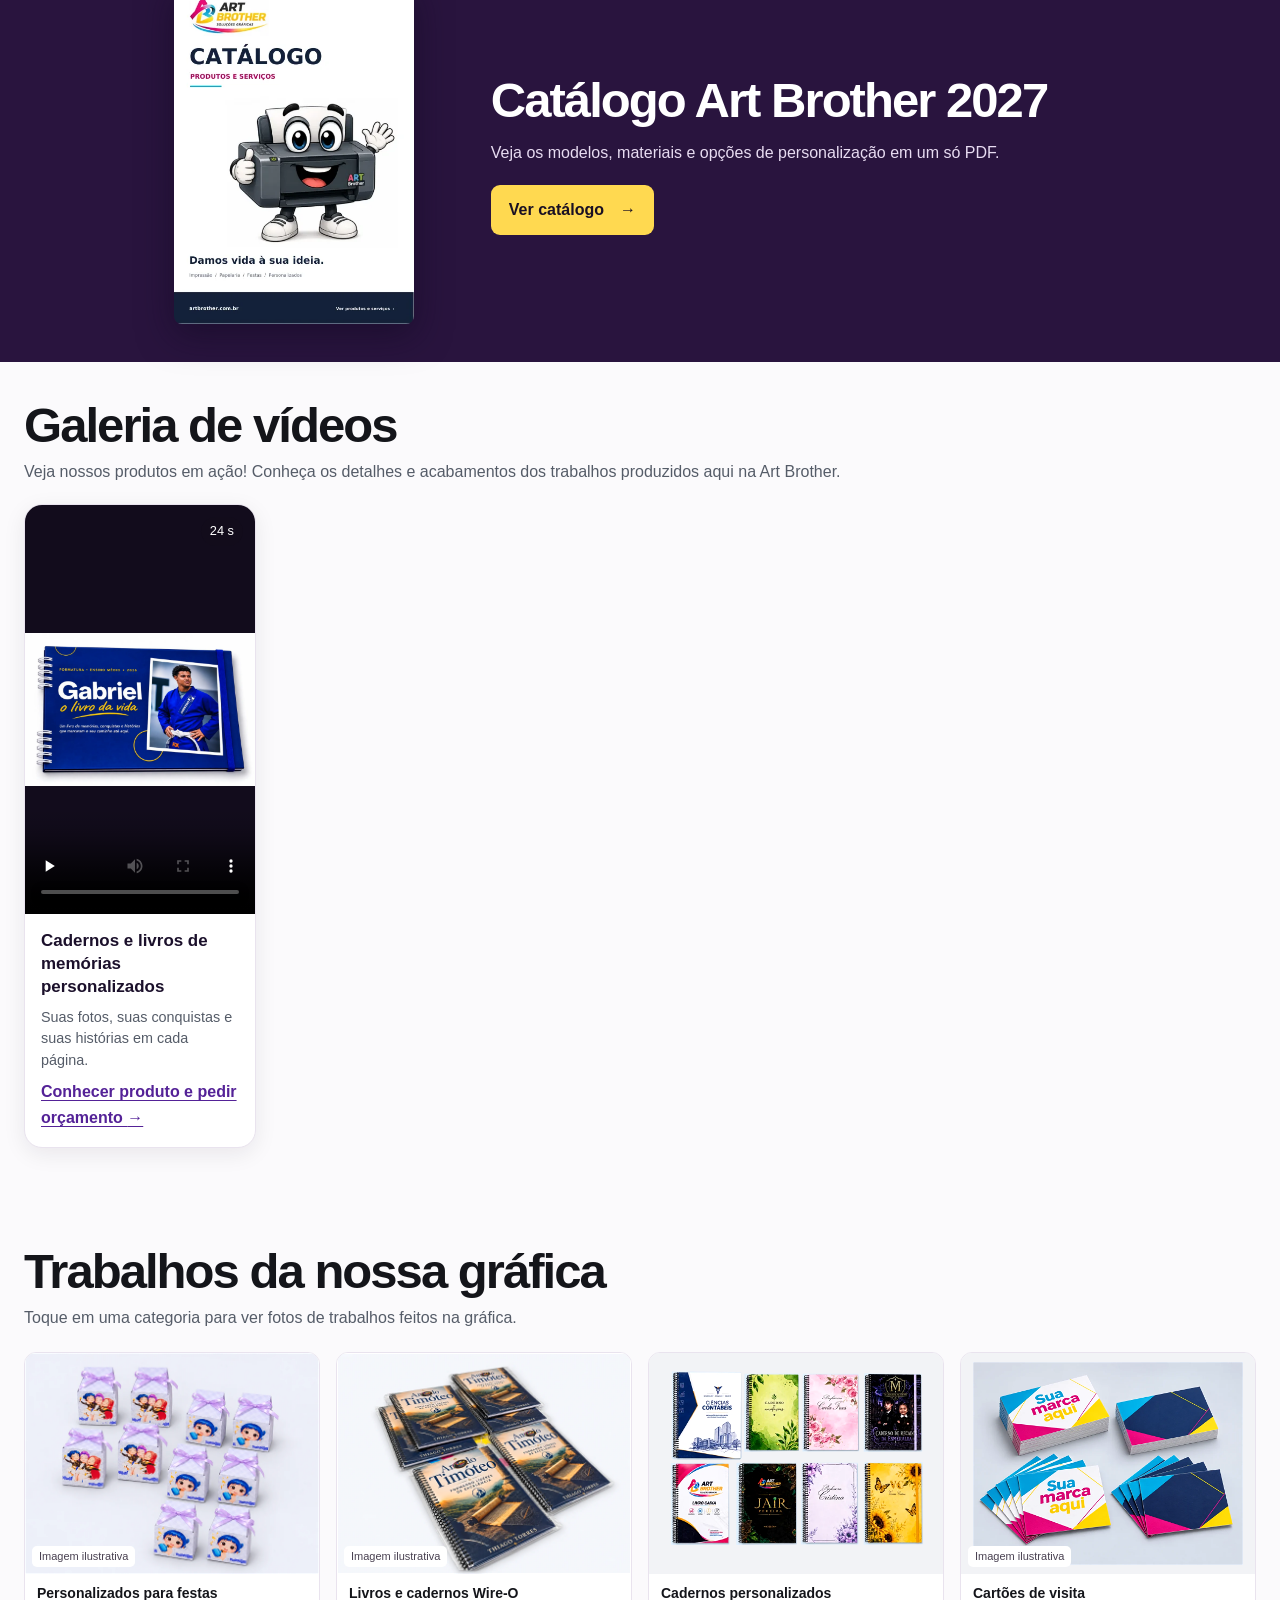
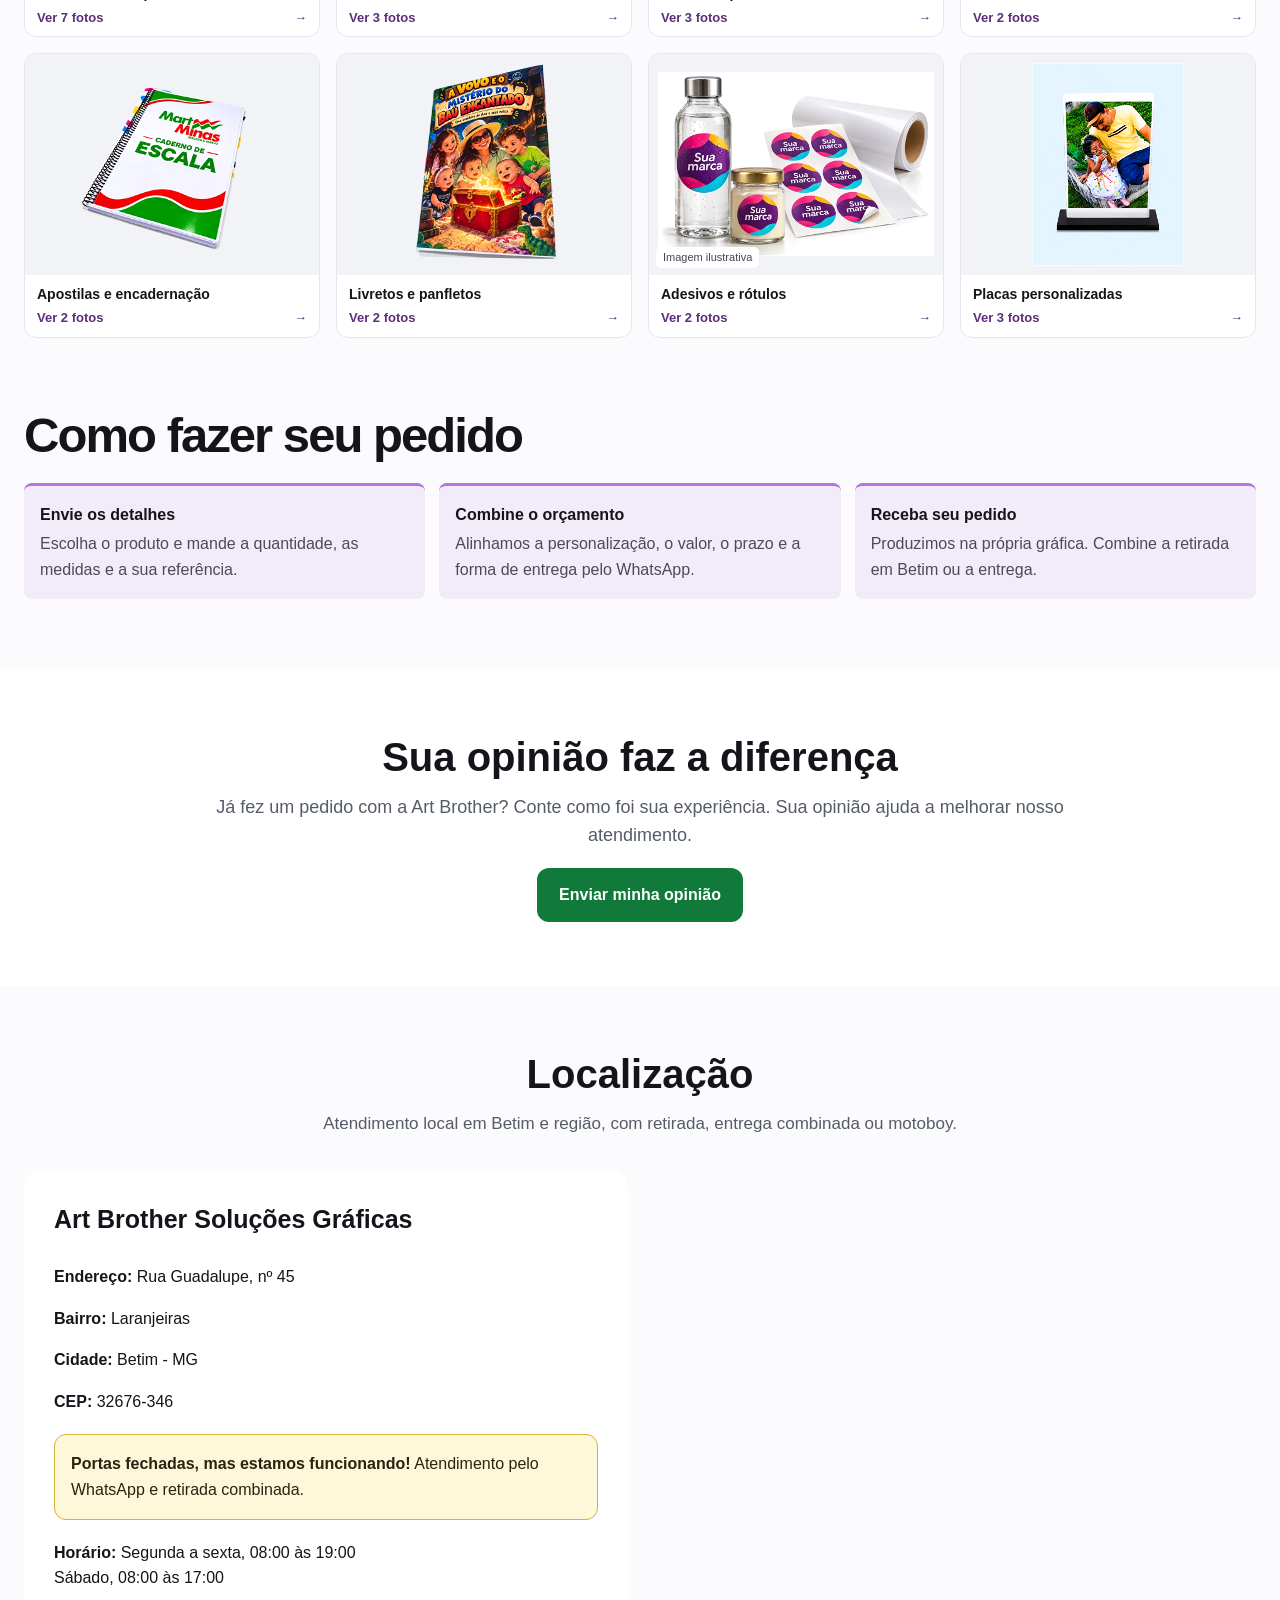
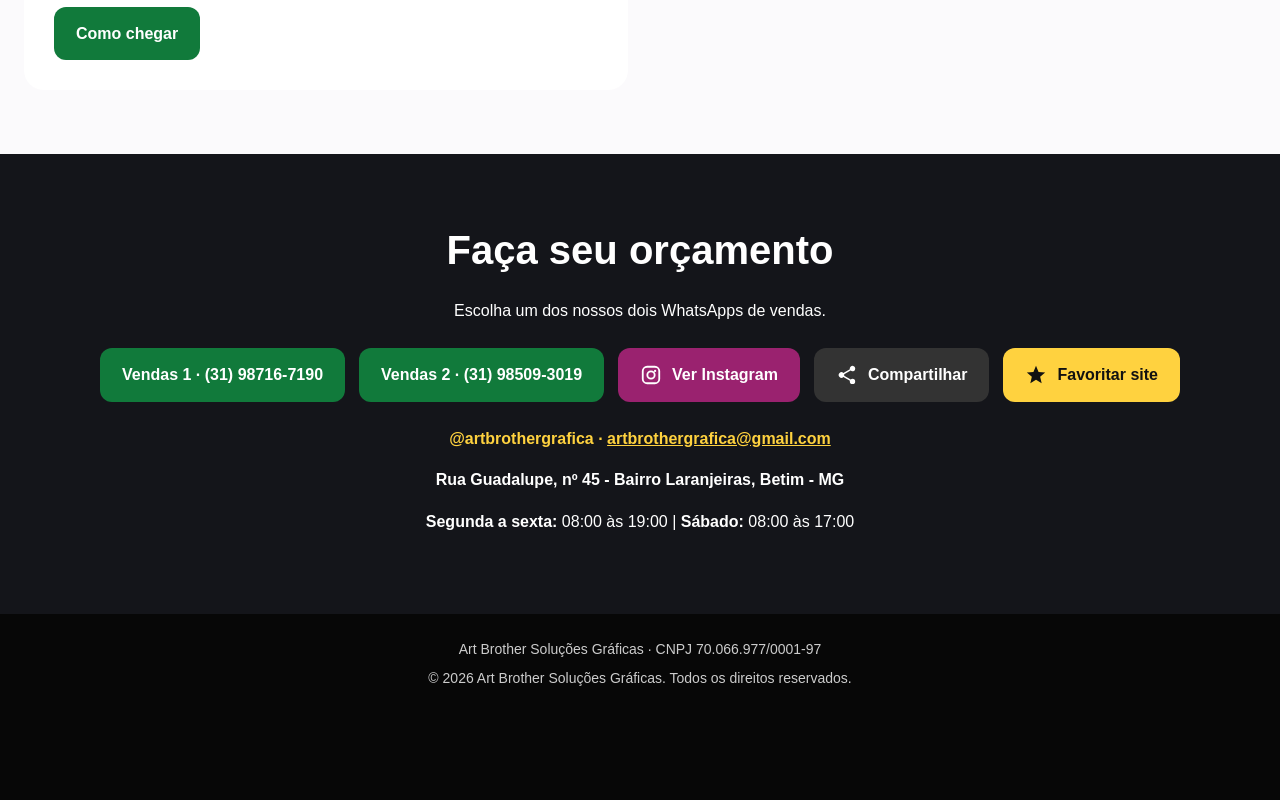
==== commit e5bd63cb: "Mover galeria de vídeos para depois dos produtos e preparar Reels de cards personalizados" ====
--- a/index.html
+++ b/index.html
@@ -485,6 +485,314 @@
     </div>
   </section>
 
+  <section id="produtos" class="vitrine" aria-labelledby="titulo-produtos">
+    <div class="vitrine-titulo">
+      <h2 id="titulo-produtos">Produtos e serviços</h2>
+      <nav class="vitrine-indice" aria-label="Categorias de produtos e serviços">
+        <a href="#papelaria">Papelaria e publicações</a>
+<a href="#divulgacao">Divulgação e impressos especiais</a>
+<a href="#festas">Festas e embalagens</a>
+<a href="#servicos">Impressão e acabamento</a>
+<a href="#presentes">Fotos, presentes e linha pet</a>
+      </nav>
+    </div>
+    <section class="categoria" id="papelaria" aria-labelledby="titulo-papelaria">
+      <div class="categoria-titulo">
+        <h3 id="titulo-papelaria">Papelaria e publicações</h3>
+        <p>Cadernos, agendas, blocos e livros feitos sob encomenda.</p>
+      </div>
+      <div class="vitrine-grade">
+        <article class="produto" id="produto-cadernos">
+          <div class="produto-capa"><button class="abrir-galeria-produto capa-botao" data-galeria="cadernos-personalizados" type="button" aria-label="Ver imagens de Cadernos personalizados"><img src="img/produtos/cadernos.webp" data-recorte="colecao-de-cadernos" alt="Cadernos personalizados" loading="lazy" decoding="async"><span aria-hidden="true">+</span></button></div>
+          <div class="produto-texto">
+            <h4>Cadernos personalizados</h4>
+            <p>Capas personalizadas com nome, tema, foto ou marca. Escolha o tipo de miolo, a encadernação e o fechamento conforme o uso.</p>
+            <a class="pedir-produto" href="https://wa.me/5531987167190?text=Ol%C3%A1%21%20Gostaria%20de%20um%20or%C3%A7amento%20para%20Cadernos%20personalizados.%0AQuantidade%3A%20%0ATamanho%20e%20tipo%20de%20miolo%3A%20%0ANome%2C%20tema%20ou%20arte%20da%20capa%3A%20%0AEncaderna%C3%A7%C3%A3o%20e%20fechamento%20desejados%3A%20" target="_blank" rel="noopener" aria-label="Pedir orçamento de Cadernos personalizados">Pedir orçamento <span aria-hidden="true">→</span></a>
+          </div>
+        </article><article class="produto" id="produto-livros-de-memorias">
+          <div class="produto-capa"><button class="abrir-galeria-produto capa-botao" data-galeria="livros-de-memorias" type="button" aria-label="Ver imagens de Cadernos e livros de memórias personalizados"><img src="img/produtos/livro-memorias-frente.webp" alt="Livro de memórias personalizado azul com foto e encadernação Wire-O, sobre fundo branco" loading="lazy" decoding="async"><span aria-hidden="true">+</span></button></div>
+          <div class="produto-texto">
+            <h4>Cadernos e livros de memórias personalizados</h4>
+            <a class="video-atalho" href="#video-livros-de-memorias">▶ Assistir ao vídeo do produto</a>
+            <p>Transforme suas lembranças em um livro único com suas fotos, nome e tema. Ideal para formaturas, viagens, projetos e momentos especiais. Consulte os tamanhos, tipos de miolo e acabamentos.</p>
+            <a class="pedir-produto" href="https://wa.me/5531987167190?text=Ol%C3%A1!%20Gostaria%20de%20um%20or%C3%A7amento%20para%20Cadernos%20e%20livros%20de%20mem%C3%B3rias%20personalizados.%0AQuantidade%3A%20%0ATamanho%20e%20n%C3%BAmero%20de%20p%C3%A1ginas%3A%20%0ATema%2C%20nome%20e%20fotos%3A%20%0AEncaderna%C3%A7%C3%A3o%20e%20acabamento%20desejados%3A%20%0APrazo%20desejado%3A%20" target="_blank" rel="noopener" aria-label="Pedir orçamento de Cadernos e livros de memórias personalizados">Pedir orçamento <span aria-hidden="true">→</span></a>
+          </div>
+        </article><article class="produto" id="produto-agenda">
+          <div class="produto-capa"><button class="abrir-galeria-produto capa-botao" data-galeria="agenda-2027" type="button" aria-label="Ver imagens de Agendas 2027"><img src="img/produtos/agenda.webp" alt="Agendas 2027" loading="lazy" decoding="async"><span aria-hidden="true">+</span></button><span class="tipo-imagem">Imagem ilustrativa</span></div>
+          <div class="produto-texto">
+            <h4>Agendas 2027</h4>
+            <p>Agenda 2027 com capa personalizada, encadernação Wire-O e opção de fechamento com elástico. Consulte os modelos de miolo.</p>
+            <a class="pedir-produto" href="https://wa.me/5531987167190?text=Ol%C3%A1%21%20Gostaria%20de%20um%20or%C3%A7amento%20para%20Agendas%202027.%0AQuantidade%3A%20%0ATamanho%20e%20modelo%20de%20miolo%3A%20%0ANome%2C%20tema%20ou%20arte%20da%20capa%3A%20%0ACom%20ou%20sem%20el%C3%A1stico%3A%20" target="_blank" rel="noopener" aria-label="Pedir orçamento de Agendas 2027">Pedir orçamento <span aria-hidden="true">→</span></a>
+          </div>
+        </article><article class="produto" id="produto-blocos">
+          <div class="produto-capa"><button class="abrir-galeria-produto capa-botao" data-galeria="blocos-de-notas" type="button" aria-label="Ver imagens de Blocos de notas"><img src="img/produtos/blocos.webp" alt="Blocos de notas" loading="lazy" decoding="async"><span aria-hidden="true">+</span></button><span class="tipo-imagem">Imagem ilustrativa</span></div>
+          <div class="produto-texto">
+            <h4>Blocos de notas</h4>
+            <p>Blocos com logotipo, marca d’água ou layout próprio. Para pedidos e ordens de serviço, também há opção em papel autocopiativo.</p>
+            <a class="pedir-produto" href="https://wa.me/5531987167190?text=Ol%C3%A1%21%20Gostaria%20de%20um%20or%C3%A7amento%20para%20Blocos%20de%20notas.%0AQuantidade%3A%20%0AMedidas%20e%20folhas%20por%20bloco%3A%20%0APapel%20comum%20ou%20autocopiativo%3A%20%0AArte%20ou%20modelo%20do%20formul%C3%A1rio%3A%20" target="_blank" rel="noopener" aria-label="Pedir orçamento de Blocos de notas">Pedir orçamento <span aria-hidden="true">→</span></a>
+          </div>
+        </article><article class="produto" id="produto-wire-o">
+          <div class="produto-capa"><button class="abrir-galeria-produto capa-botao" data-galeria="livros-cadernos-wire-o" type="button" aria-label="Ver imagens de Livros e cadernos Wire-O"><img src="img/produtos/wire-o-fundo-claro.webp" alt="Livros e cadernos Wire-O" loading="lazy" decoding="async"><span aria-hidden="true">+</span></button><span class="tipo-imagem">Imagem ilustrativa</span></div>
+          <div class="produto-texto">
+            <h4>Livros e cadernos Wire-O</h4>
+            <p>Impressão e encadernação Wire-O para livros autorais, material didático e cadernos. As alças duplas de metal permitem abrir as páginas por inteiro.</p>
+            <a class="pedir-produto" href="https://wa.me/5531987167190?text=Ol%C3%A1%21%20Gostaria%20de%20um%20or%C3%A7amento%20para%20Livros%20e%20cadernos%20Wire-O.%0AQuantidade%3A%20%0ATamanho%20e%20n%C3%BAmero%20de%20p%C3%A1ginas%3A%20%0AImpress%C3%A3o%20em%20cores%20ou%20preto%20e%20branco%3A%20%0AS%C3%B3%20frente%20ou%20frente%20e%20verso%3A%20%0AArquivo%20e%20op%C3%A7%C3%B5es%20de%20capa%20desejadas%3A%20" target="_blank" rel="noopener" aria-label="Pedir orçamento de Livros e cadernos Wire-O">Pedir orçamento <span aria-hidden="true">→</span></a>
+          </div>
+        </article><article class="produto" id="produto-apostilas">
+          <div class="produto-capa"><button class="abrir-galeria-produto capa-botao" data-galeria="apostilas-encadernacao" type="button" aria-label="Ver fotos de Apostilas e encadernação"><img src="img/produtos/apostilas.webp" data-recorte="capa-de-apostila" alt="Apostilas e encadernação" loading="lazy" decoding="async"><span aria-hidden="true">+</span></button></div>
+          <div class="produto-texto">
+            <h4>Apostilas e encadernação</h4>
+            <p>Impressão e encadernação para apostilas, manuais e trabalhos. Escolha impressão colorida ou em preto e branco, só frente ou frente e verso.</p>
+            <a class="pedir-produto" href="https://wa.me/5531987167190?text=Ol%C3%A1%21%20Gostaria%20de%20um%20or%C3%A7amento%20para%20Apostilas%20e%20encaderna%C3%A7%C3%A3o.%0AQuantidade%3A%20%0AFormato%20e%20n%C3%BAmero%20de%20p%C3%A1ginas%3A%20%0AColorida%20ou%20preto%20e%20branco%3A%20%0AS%C3%B3%20frente%20ou%20frente%20e%20verso%3A%20%0AArquivo%20e%20encaderna%C3%A7%C3%A3o%20desejada%3A%20" target="_blank" rel="noopener" aria-label="Pedir orçamento de Apostilas e encadernação">Pedir orçamento <span aria-hidden="true">→</span></a>
+          </div>
+        </article><article class="produto" id="produto-bobzinho">
+          <div class="produto-capa"><button class="abrir-galeria-produto capa-botao" data-galeria="livro-colorir" type="button" aria-label="Ver imagens de Livro de colorir Bobzinho"><img src="img/produtos/bobzinho.webp" alt="Livro de colorir Bobzinho" loading="lazy" decoding="async"><span aria-hidden="true">+</span></button></div>
+          <div class="produto-texto">
+            <h4>Livro de colorir Bobzinho</h4>
+            <p>Bobzinho e sua Turma reúne 42 atividades para colorir. Cada livro acompanha cinco canetas.</p>
+            <a class="pedir-produto" href="https://wa.me/5531987167190?text=Ol%C3%A1%21%20Gostaria%20de%20um%20or%C3%A7amento%20para%20Livro%20de%20colorir%20Bobzinho.%0AQuantidade%3A%20%0AData%20para%20entrega%20ou%20retirada%3A%20" target="_blank" rel="noopener" aria-label="Pedir orçamento de Livro de colorir Bobzinho">Pedir orçamento <span aria-hidden="true">→</span></a>
+          </div>
+        </article><article class="produto" id="produto-luluzinha">
+          <div class="produto-capa"><button class="abrir-lightbox capa-botao" type="button" aria-label="Ampliar imagem de Livro de colorir Luluzinha"><img src="img/produtos/luluzinha.webp" alt="Livro de colorir Luluzinha" loading="lazy" decoding="async"><span aria-hidden="true">+</span></button></div>
+          <div class="produto-texto">
+            <h4>Livro de colorir Luluzinha</h4>
+            <p>Luluzinha e sua Turma reúne 42 atividades para colorir. Cada livro acompanha cinco canetas.</p>
+            <a class="pedir-produto" href="https://wa.me/5531987167190?text=Ol%C3%A1%21%20Gostaria%20de%20um%20or%C3%A7amento%20para%20Livro%20de%20colorir%20Luluzinha.%0AQuantidade%3A%20%0AData%20para%20entrega%20ou%20retirada%3A%20" target="_blank" rel="noopener" aria-label="Pedir orçamento de Livro de colorir Luluzinha">Pedir orçamento <span aria-hidden="true">→</span></a>
+          </div>
+        </article><article class="produto" id="produto-livretos">
+          <div class="produto-capa"><button class="abrir-galeria-produto capa-botao" data-galeria="livretos-panfletos" type="button" aria-label="Ver fotos de Livretos grampeados"><img src="img/produtos/livretos.webp" data-recorte="capa-de-livreto" alt="Livretos grampeados" loading="lazy" decoding="async"><span aria-hidden="true">+</span></button></div>
+          <div class="produto-texto">
+            <h4>Livretos grampeados</h4>
+            <p>Livretos com encadernação grampeada, capa e conteúdo personalizados. Para histórias, homenagens e projetos criativos.</p>
+            <a class="pedir-produto" href="https://wa.me/5531987167190?text=Ol%C3%A1%21%20Gostaria%20de%20um%20or%C3%A7amento%20para%20Livretos%20grampeados.%0AQuantidade%3A%20%0ATamanho%20fechado%20e%20n%C3%BAmero%20de%20p%C3%A1ginas%3A%20%0AArquivo%20da%20capa%20e%20do%20miolo%3A%20%0AImpress%C3%A3o%20em%20cores%20ou%20preto%20e%20branco%3A%20" target="_blank" rel="noopener" aria-label="Pedir orçamento de Livretos grampeados">Pedir orçamento <span aria-hidden="true">→</span></a>
+          </div>
+        </article>
+      </div>
+    </section>
+    <section class="categoria" id="divulgacao" aria-labelledby="titulo-divulgacao">
+      <div class="categoria-titulo">
+        <h3 id="titulo-divulgacao">Divulgação e impressos especiais</h3>
+        <p>Impressos para sua marca, seu evento e seus projetos.</p>
+      </div>
+      <div class="vitrine-grade">
+        <article class="produto" id="produto-cartoes">
+          <div class="produto-capa"><button class="abrir-galeria-produto capa-botao" data-galeria="cartoes-visita" type="button" aria-label="Ver imagens de Cartões de visita"><img src="img/produtos/cartoes.webp" alt="Cartões de visita" loading="lazy" decoding="async"><span aria-hidden="true">+</span></button><span class="tipo-imagem">Imagem ilustrativa</span></div>
+          <div class="produto-texto">
+            <h4>Cartões de visita</h4>
+            <p>Cartões de visita com a identidade da sua marca. Consulte impressão frente e verso e opções de acabamento.</p>
+            <a class="pedir-produto" href="https://wa.me/5531987167190?text=Ol%C3%A1%21%20Gostaria%20de%20um%20or%C3%A7amento%20para%20Cart%C3%B5es%20de%20visita.%0AQuantidade%3A%20%0AMedidas%3A%20%0AS%C3%B3%20frente%20ou%20frente%20e%20verso%3A%20%0AArte%20e%20acabamento%20desejado%3A%20" target="_blank" rel="noopener" aria-label="Pedir orçamento de Cartões de visita">Pedir orçamento <span aria-hidden="true">→</span></a>
+          </div>
+        </article><article class="produto" id="produto-panfletos">
+          <div class="produto-capa"><button class="abrir-galeria-produto capa-botao" data-galeria="livretos-panfletos" type="button" aria-label="Ver fotos de Panfletos"><img src="img/produtos/panfletos.webp" data-recorte="impressos-do-panfleto" alt="Panfletos" loading="lazy" decoding="async"><span aria-hidden="true">+</span></button></div>
+          <div class="produto-texto">
+            <h4>Panfletos</h4>
+            <p>Impressos para divulgar serviços, campanhas e eventos. O orçamento varia com o formato, o papel e os lados impressos.</p>
+            <a class="pedir-produto" href="https://wa.me/5531987167190?text=Ol%C3%A1%21%20Gostaria%20de%20um%20or%C3%A7amento%20para%20Panfletos.%0AQuantidade%3A%20%0AFormato%20e%20papel%20desejado%3A%20%0AS%C3%B3%20frente%20ou%20frente%20e%20verso%3A%20%0AArte%20ou%20arquivo%3A%20" target="_blank" rel="noopener" aria-label="Pedir orçamento de Panfletos">Pedir orçamento <span aria-hidden="true">→</span></a>
+          </div>
+        </article><article class="produto" id="produto-flyers">
+          <div class="produto-capa"><button class="abrir-lightbox capa-botao" type="button" aria-label="Ampliar imagem de Flyers" data-legenda="Flyers · imagem ilustrativa"><img src="img/produtos/flyers.webp" alt="Flyers" loading="lazy" decoding="async"><span aria-hidden="true">+</span></button><span class="tipo-imagem">Imagem ilustrativa</span></div>
+          <div class="produto-texto">
+            <h4>Flyers</h4>
+            <p>Impressos de divulgação para promoções e lançamentos. Informe as medidas, o papel e o acabamento desejados.</p>
+            <a class="pedir-produto" href="https://wa.me/5531987167190?text=Ol%C3%A1%21%20Gostaria%20de%20um%20or%C3%A7amento%20para%20Flyers.%0AQuantidade%3A%20%0AMedidas%20e%20papel%20desejado%3A%20%0AS%C3%B3%20frente%20ou%20frente%20e%20verso%3A%20%0AArte%20ou%20arquivo%3A%20" target="_blank" rel="noopener" aria-label="Pedir orçamento de Flyers">Pedir orçamento <span aria-hidden="true">→</span></a>
+          </div>
+        </article><article class="produto" id="produto-certificados">
+          <div class="produto-capa"><button class="abrir-lightbox capa-botao" type="button" aria-label="Ampliar imagem de Diplomas e certificados" data-legenda="Diplomas e certificados · imagem ilustrativa"><img src="img/produtos/certificados.webp" alt="Diplomas e certificados" loading="lazy" decoding="async"><span aria-hidden="true">+</span></button><span class="tipo-imagem">Imagem ilustrativa</span></div>
+          <div class="produto-texto">
+            <h4>Diplomas e certificados</h4>
+            <p>Impressão de diplomas e certificados a partir da sua arte, para cursos, eventos e homenagens. Envie o arquivo e informe o formato e o papel desejado.</p>
+            <a class="pedir-produto" href="https://wa.me/5531987167190?text=Ol%C3%A1%21%20Gostaria%20de%20um%20or%C3%A7amento%20para%20Diplomas%20e%20certificados.%0AQuantidade%3A%20%0AFormato%20e%20papel%20desejado%3A%20%0AArquivo%20de%20impress%C3%A3o%3A%20" target="_blank" rel="noopener" aria-label="Pedir orçamento de Diplomas e certificados">Pedir orçamento <span aria-hidden="true">→</span></a>
+          </div>
+        </article><article class="produto" id="produto-convites">
+          <div class="produto-capa"><button class="abrir-lightbox capa-botao" type="button" aria-label="Ampliar imagem de Convites personalizados" data-legenda="Convites personalizados · imagem ilustrativa"><img src="img/produtos/convites.webp" alt="Convites personalizados" loading="lazy" decoding="async"><span aria-hidden="true">+</span></button><span class="tipo-imagem">Imagem ilustrativa</span></div>
+          <div class="produto-texto">
+            <h4>Convites personalizados</h4>
+            <p>Convites personalizados com a arte e o tema da sua celebração. Informe o formato, as medidas e os dados do evento.</p>
+            <a class="pedir-produto" href="https://wa.me/5531987167190?text=Ol%C3%A1%21%20Gostaria%20de%20um%20or%C3%A7amento%20para%20Convites%20personalizados.%0AQuantidade%3A%20%0AMedidas%20e%20formato%3A%20%0ATema%2C%20data%20e%20informa%C3%A7%C3%B5es%20do%20evento%3A%20%0AArte%20ou%20refer%C3%AAncia%3A%20" target="_blank" rel="noopener" aria-label="Pedir orçamento de Convites personalizados">Pedir orçamento <span aria-hidden="true">→</span></a>
+          </div>
+        </article><article class="produto" id="produto-marcadores-biblia">
+          <div class="produto-capa"><button class="abrir-lightbox capa-botao" type="button" aria-label="Ampliar imagem de Marcadores de Bíblia" data-legenda="Marcadores de Bíblia · imagem ilustrativa"><img src="img/produtos/marcadores-biblia.webp" alt="Marcadores de Bíblia" loading="lazy" decoding="async"><span aria-hidden="true">+</span></button><span class="tipo-imagem">Imagem ilustrativa</span></div>
+          <div class="produto-texto">
+            <h4>Marcadores de Bíblia</h4>
+            <p>Marcadores com temas, mensagens ou versículos para encontros, igrejas e lembranças. Envie o texto e as medidas desejadas.</p>
+            <a class="pedir-produto" href="https://wa.me/5531987167190?text=Ol%C3%A1%21%20Gostaria%20de%20um%20or%C3%A7amento%20para%20Marcadores%20de%20B%C3%ADblia.%0AQuantidade%3A%20%0AMedidas%3A%20%0AVers%C3%ADculo%2C%20mensagem%20ou%20arte%3A%20%0AAcabamento%20desejado%3A%20" target="_blank" rel="noopener" aria-label="Pedir orçamento de Marcadores de Bíblia">Pedir orçamento <span aria-hidden="true">→</span></a>
+          </div>
+        </article><article class="produto" id="produto-marca-paginas">
+          <div class="produto-capa"><button class="abrir-lightbox capa-botao" type="button" aria-label="Ampliar imagem de Marca-páginas" data-legenda="Marca-páginas · imagem ilustrativa"><img src="img/produtos/marca-paginas.webp" alt="Marca-páginas" loading="lazy" decoding="async"><span aria-hidden="true">+</span></button><span class="tipo-imagem">Imagem ilustrativa</span></div>
+          <div class="produto-texto">
+            <h4>Marca-páginas</h4>
+            <p>Marca-páginas com nome, tema ou identidade visual. Escolha a arte e informe o tamanho e o acabamento desejados.</p>
+            <a class="pedir-produto" href="https://wa.me/5531987167190?text=Ol%C3%A1%21%20Gostaria%20de%20um%20or%C3%A7amento%20para%20Marca-p%C3%A1ginas.%0AQuantidade%3A%20%0AMedidas%3A%20%0ATema%2C%20nome%20ou%20arte%3A%20%0AAcabamento%20desejado%3A%20" target="_blank" rel="noopener" aria-label="Pedir orçamento de Marca-páginas">Pedir orçamento <span aria-hidden="true">→</span></a>
+          </div>
+        </article>
+      </div>
+    </section>
+    <section class="categoria" id="festas" aria-labelledby="titulo-festas">
+      <div class="categoria-titulo">
+        <h3 id="titulo-festas">Festas e embalagens</h3>
+        <p>Escolha os modelos e personalize com o tema ou a marca.</p>
+      </div>
+      <div class="vitrine-grade">
+        <article class="produto" id="produto-caixas">
+          <div class="produto-capa"><button class="abrir-galeria-produto capa-botao" data-galeria="festas-eventos" type="button" aria-label="Ver imagens de Caixas personalizadas para festas"><img src="img/produtos/caixas-fundo-claro.webp" alt="Caixas personalizadas para festas" loading="lazy" decoding="async"><span aria-hidden="true">+</span></button><span class="tipo-imagem">Imagem ilustrativa</span></div>
+          <div class="produto-texto">
+            <h4>Caixas personalizadas para festas</h4>
+            <p>Personalizados para festas em modelos Milk, Pirâmide, Tubolata e Bala. Escolha o modelo, o tema e o nome que vai na arte. Consulte opções de kits e acabamento.</p>
+            <a class="pedir-produto" href="https://wa.me/5531987167190?text=Ol%C3%A1%21%20Gostaria%20de%20um%20or%C3%A7amento%20para%20Caixas%20personalizadas%20para%20festas.%0AQuantidade%3A%20%0AModelo%20e%20tamanho%20da%20caixa%3A%20%0ATema%2C%20nome%20e%20idade%3A%20%0AQuantidade%20por%20modelo%20e%20acabamento%20desejado%3A%20%0AData%20da%20festa%3A%20" target="_blank" rel="noopener" aria-label="Pedir orçamento de Caixas personalizadas para festas">Pedir orçamento <span aria-hidden="true">→</span></a>
+          </div>
+        </article><article class="produto" id="produto-pulseiras">
+          <div class="produto-capa"><button class="abrir-galeria-produto capa-botao" data-galeria="festas-eventos" type="button" aria-label="Ver fotos de Pulseiras personalizadas"><img src="img/produtos/pulseiras.webp" data-recorte="conjunto-de-pulseiras" alt="Pulseiras personalizadas" loading="lazy" decoding="async"><span aria-hidden="true">+</span></button></div>
+          <div class="produto-texto">
+            <h4>Pulseiras personalizadas</h4>
+            <p>Pulseiras para identificar convidados em festas e eventos. Personalize com o nome do evento, as cores e a arte.</p>
+            <a class="pedir-produto" href="https://wa.me/5531987167190?text=Ol%C3%A1%21%20Gostaria%20de%20um%20or%C3%A7amento%20para%20Pulseiras%20personalizadas.%0AQuantidade%3A%20%0AMedidas%20desejadas%3A%20%0ANome%20do%20evento%2C%20cores%20e%20arte%3A%20%0AData%20do%20evento%3A%20" target="_blank" rel="noopener" aria-label="Pedir orçamento de Pulseiras personalizadas">Pedir orçamento <span aria-hidden="true">→</span></a>
+          </div>
+        </article><article class="produto" id="produto-topos">
+          <div class="produto-capa"><button class="abrir-galeria-produto capa-botao" data-galeria="topos-de-bolo" type="button" aria-label="Ver fotos de Topos de bolo"><img src="img/produtos/topos.webp" alt="Topos de bolo" loading="lazy" decoding="async"><span aria-hidden="true">+</span></button><span class="tipo-imagem">Imagem ilustrativa</span></div>
+          <div class="produto-texto">
+            <h4>Topos de bolo</h4>
+            <p>Topos de bolo com arte no tema da festa, nome e idade. Envie a medida do topo ou o tamanho do bolo para orientar o formato.</p>
+            <a class="pedir-produto" href="https://wa.me/5531987167190?text=Ol%C3%A1%21%20Gostaria%20de%20um%20or%C3%A7amento%20para%20Topos%20de%20bolo.%0AQuantidade%3A%20%0ATema%2C%20nome%20e%20idade%3A%20%0AMedida%20do%20topo%20ou%20tamanho%20do%20bolo%3A%20%0AData%20da%20festa%3A%20" target="_blank" rel="noopener" aria-label="Pedir orçamento de Topos de bolo">Pedir orçamento <span aria-hidden="true">→</span></a>
+          </div>
+        </article><article class="produto" id="produto-totens">
+          <div class="produto-capa"><button class="abrir-lightbox capa-botao" type="button" aria-label="Ampliar imagem de Totens de isopor" data-legenda="Totens de isopor · imagem ilustrativa"><img src="img/produtos/totens.webp" alt="Totens de isopor" loading="lazy" decoding="async"><span aria-hidden="true">+</span></button><span class="tipo-imagem">Imagem ilustrativa</span></div>
+          <div class="produto-texto">
+            <h4>Totens de isopor</h4>
+            <p>Impressão aplicada em isopor e recortada no formato da arte. Informe a altura desejada e envie o personagem ou desenho.</p>
+            <a class="pedir-produto" href="https://wa.me/5531987167190?text=Ol%C3%A1%21%20Gostaria%20de%20um%20or%C3%A7amento%20para%20Totens%20de%20isopor.%0AQuantidade%3A%20%0AAltura%20ou%20medidas%3A%20%0ATema%2C%20personagem%20ou%20arquivo%3A%20%0AData%20do%20evento%3A%20" target="_blank" rel="noopener" aria-label="Pedir orçamento de Totens de isopor">Pedir orçamento <span aria-hidden="true">→</span></a>
+          </div>
+        </article><article class="produto" id="produto-paineis">
+          <div class="produto-capa"><button class="abrir-lightbox capa-botao" type="button" aria-label="Ampliar imagem de Painéis para festas" data-legenda="Painéis para festas · imagem ilustrativa"><img src="img/produtos/paineis.webp" alt="Painéis para festas" loading="lazy" decoding="async"><span aria-hidden="true">+</span></button><span class="tipo-imagem">Imagem ilustrativa</span></div>
+          <div class="produto-texto">
+            <h4>Painéis para festas</h4>
+            <p>Painéis em papel fotográfico ou adesivo, até A3 em uma peça. Para medidas maiores, consulte montagem com emendas e base em isopor ou papelão.</p>
+            <a class="pedir-produto" href="https://wa.me/5531987167190?text=Ol%C3%A1%21%20Gostaria%20de%20um%20or%C3%A7amento%20para%20Pain%C3%A9is%20para%20festas.%0AQuantidade%3A%20%0AMedidas%20finais%3A%20%0APapel%20fotogr%C3%A1fico%20ou%20adesivo%3A%20%0ABase%20e%20tema%20desejados%3A%20" target="_blank" rel="noopener" aria-label="Pedir orçamento de Painéis para festas">Pedir orçamento <span aria-hidden="true">→</span></a>
+          </div>
+        </article><article class="produto" id="produto-sacolinhas">
+          <div class="produto-capa"><button class="abrir-lightbox capa-botao" type="button" aria-label="Ampliar imagem de Sacolinhas de festa" data-legenda="Sacolinhas de festa · imagem ilustrativa"><img src="img/produtos/sacolinhas.webp" alt="Sacolinhas de festa" loading="lazy" decoding="async"><span aria-hidden="true">+</span></button><span class="tipo-imagem">Imagem ilustrativa</span></div>
+          <div class="produto-texto">
+            <h4>Sacolinhas de festa</h4>
+            <p>Sacolinhas personalizadas com o tema, o nome e as cores da comemoração. Informe o tamanho, o modelo e a data da festa.</p>
+            <a class="pedir-produto" href="https://wa.me/5531987167190?text=Ol%C3%A1%21%20Gostaria%20de%20um%20or%C3%A7amento%20para%20Sacolinhas%20de%20festa.%0AQuantidade%3A%20%0AMedidas%20e%20modelo%3A%20%0ATema%2C%20nome%20e%20cores%3A%20%0AData%20da%20festa%3A%20" target="_blank" rel="noopener" aria-label="Pedir orçamento de Sacolinhas de festa">Pedir orçamento <span aria-hidden="true">→</span></a>
+          </div>
+        </article><article class="produto" id="produto-sacolas">
+          <div class="produto-capa"><button class="abrir-lightbox capa-botao" type="button" aria-label="Ampliar imagem de Sacolas para lojas" data-legenda="Sacolas para lojas · imagem ilustrativa"><img src="img/produtos/sacolas.webp" alt="Sacolas para lojas" loading="lazy" decoding="async"><span aria-hidden="true">+</span></button><span class="tipo-imagem">Imagem ilustrativa</span></div>
+          <div class="produto-texto">
+            <h4>Sacolas para lojas</h4>
+            <p>Sacolas para lojas com sua identidade visual. Escolha o estilo e envie o logotipo, as medidas e a quantidade.</p>
+            <a class="pedir-produto" href="https://wa.me/5531987167190?text=Ol%C3%A1%21%20Gostaria%20de%20um%20or%C3%A7amento%20para%20Sacolas%20para%20lojas.%0AQuantidade%3A%20%0AMedidas%20e%20estilo%3A%20%0ALogo%20ou%20arte%3A%20%0ACores%20desejadas%3A%20" target="_blank" rel="noopener" aria-label="Pedir orçamento de Sacolas para lojas">Pedir orçamento <span aria-hidden="true">→</span></a>
+          </div>
+        </article>
+      </div>
+    </section>
+    <section class="categoria" id="servicos" aria-labelledby="titulo-servicos">
+      <div class="categoria-titulo">
+        <h3 id="titulo-servicos">Impressão e acabamento</h3>
+        <p>Impressão, recorte e acabamento para seus materiais.</p>
+      </div>
+      <div class="vitrine-grade">
+        <article class="produto" id="produto-impressao">
+          <div class="produto-capa"><button class="abrir-lightbox capa-botao" type="button" aria-label="Ampliar imagem de Impressão A4, A3 e xerox" data-legenda="Impressão A4, A3 e xerox · imagem ilustrativa"><img src="img/produtos/impressao.webp" alt="Impressão A4, A3 e xerox" loading="lazy" decoding="async"><span aria-hidden="true">+</span></button><span class="tipo-imagem">Imagem ilustrativa</span></div>
+          <div class="produto-texto">
+            <h4>Impressão A4, A3 e xerox</h4>
+            <p>Impressão e cópias em cores ou preto e branco. A4 com papéis de 75, 90, 120 ou 180 g/m², fotográfico, adesivo fotográfico ou vinil. A3 com papéis de 75 ou 240 g/m², fotográfico, fotográfico dupla face ou vinil.</p>
+            <a class="pedir-produto" href="https://wa.me/5531987167190?text=Ol%C3%A1%21%20Gostaria%20de%20um%20or%C3%A7amento%20para%20Impress%C3%A3o%20A4%2C%20A3%20e%20xerox.%0AQuantidade%3A%20%0AA4%20ou%20A3%2C%20gramatura%20e%20tipo%20de%20papel%3A%20%0AColorida%20ou%20preto%20e%20branco%3A%20%0AS%C3%B3%20frente%20ou%20frente%20e%20verso%3A%20%0AN%C3%BAmero%20de%20p%C3%A1ginas%20ou%20arquivo%3A%20" target="_blank" rel="noopener" aria-label="Pedir orçamento de Impressão A4, A3 e xerox">Pedir orçamento <span aria-hidden="true">→</span></a>
+          </div>
+        </article><article class="produto" id="produto-adesivos">
+          <div class="produto-capa"><button class="abrir-galeria-produto capa-botao" data-galeria="adesivos-rotulos" type="button" aria-label="Ver fotos de Adesivos, tags e rótulos"><img src="img/produtos/adesivos.webp" alt="Adesivos, tags e rótulos" loading="lazy" decoding="async"><span aria-hidden="true">+</span></button><span class="tipo-imagem">Imagem ilustrativa</span></div>
+          <div class="produto-texto">
+            <h4>Adesivos, tags e rótulos</h4>
+            <p>Adesivos, tags e rótulos em vinil ou papel fotográfico adesivo, com recorte no formato da arte. Consulte as opções à prova d’água e os acabamentos.</p>
+            <a class="pedir-produto" href="https://wa.me/5531987167190?text=Ol%C3%A1%21%20Gostaria%20de%20um%20or%C3%A7amento%20para%20Adesivos%2C%20tags%20e%20r%C3%B3tulos.%0AQuantidade%3A%20%0AMaterial%20desejado%3A%20%0AMedidas%20e%20formato%20do%20recorte%3A%20%0AArte%20e%20acabamento%20desejado%3A%20" target="_blank" rel="noopener" aria-label="Pedir orçamento de Adesivos, tags e rótulos">Pedir orçamento <span aria-hidden="true">→</span></a>
+          </div>
+        </article><article class="produto" id="produto-laminacao">
+          <div class="produto-capa"><button class="abrir-lightbox capa-botao" type="button" aria-label="Ampliar imagem de Laminação" data-legenda="Laminação · imagem ilustrativa"><img src="img/produtos/laminacao.webp" alt="Laminação" loading="lazy" decoding="async"><span aria-hidden="true">+</span></button><span class="tipo-imagem">Imagem ilustrativa</span></div>
+          <div class="produto-texto">
+            <h4>Laminação</h4>
+            <p>Laminação com acabamento brilhante, fosco ou holográfico. Informe as medidas, o tipo de impresso e o acabamento que prefere.</p>
+            <a class="pedir-produto" href="https://wa.me/5531987167190?text=Ol%C3%A1%21%20Gostaria%20de%20um%20or%C3%A7amento%20para%20Lamina%C3%A7%C3%A3o.%0AQuantidade%3A%20%0AMedidas%20e%20tipo%20de%20impresso%3A%20%0ABrilhante%2C%20fosco%20ou%20hologr%C3%A1fico%3A%20" target="_blank" rel="noopener" aria-label="Pedir orçamento de Laminação">Pedir orçamento <span aria-hidden="true">→</span></a>
+          </div>
+        </article><article class="produto" id="produto-plastificacao">
+          <div class="produto-capa"><button class="abrir-lightbox capa-botao" type="button" aria-label="Ampliar imagem de Plastificação" data-legenda="Plastificação · imagem ilustrativa"><img src="img/produtos/plastificacao.webp" alt="Plastificação" loading="lazy" decoding="async"><span aria-hidden="true">+</span></button><span class="tipo-imagem">Imagem ilustrativa</span></div>
+          <div class="produto-texto">
+            <h4>Plastificação</h4>
+            <p>Plastificação de documentos, cartões e outros impressos. Consulte o formato compatível com as medidas do material.</p>
+            <a class="pedir-produto" href="https://wa.me/5531987167190?text=Ol%C3%A1%21%20Gostaria%20de%20um%20or%C3%A7amento%20para%20Plastifica%C3%A7%C3%A3o.%0AQuantidade%3A%20%0AMedidas%3A%20%0ATipo%20de%20documento%20ou%20impresso%3A%20" target="_blank" rel="noopener" aria-label="Pedir orçamento de Plastificação">Pedir orçamento <span aria-hidden="true">→</span></a>
+          </div>
+        </article><article class="produto" id="produto-cards">
+          <div class="produto-capa"><button class="abrir-lightbox capa-botao" type="button" aria-label="Ampliar imagem de Cards personalizados" data-legenda="Cards personalizados · imagem ilustrativa"><img src="img/produtos/cards.webp" alt="Cards personalizados" loading="lazy" decoding="async"><span aria-hidden="true">+</span></button><span class="tipo-imagem">Imagem ilustrativa</span></div>
+          <div class="produto-texto">
+            <h4>Cards personalizados</h4>
+            <p>Cards para divulgar, presentear ou colecionar, com a arte e o tema da sua escolha. Informe tamanho, número de modelos e acabamento.</p>
+            <a class="pedir-produto" href="https://wa.me/5531987167190?text=Ol%C3%A1%21%20Gostaria%20de%20um%20or%C3%A7amento%20para%20Cards%20personalizados.%0AQuantidade%3A%20%0AMedidas%20e%20n%C3%BAmero%20de%20modelos%3A%20%0AQuantidade%20por%20modelo%3A%20%0AArte%20e%20acabamento%20desejado%3A%20" target="_blank" rel="noopener" aria-label="Pedir orçamento de Cards personalizados">Pedir orçamento <span aria-hidden="true">→</span></a>
+          </div>
+        </article>
+      </div>
+    </section>
+    <section class="categoria" id="presentes" aria-labelledby="titulo-presentes">
+      <div class="categoria-titulo">
+        <h3 id="titulo-presentes">Fotos, presentes e linha pet</h3>
+        <p>Fotografias, lembranças e produtos para cães, gatos e aves.</p>
+      </div>
+      <div class="vitrine-grade">
+        <article class="produto" id="produto-fotografias">
+          <div class="produto-capa"><button class="abrir-galeria-produto capa-botao" type="button" aria-label="Ver imagens de Impressão de fotografias até A3" data-galeria="fotografias"><img src="img/produtos/fotografias.webp" alt="Impressão de fotografias até A3" loading="lazy" decoding="async"><span aria-hidden="true">+</span></button><span class="tipo-imagem">Imagem ilustrativa</span></div>
+          <div class="produto-texto">
+            <h4>Impressão de fotografias até A3</h4>
+            <p>Impressão em papel fotográfico em diversos tamanhos, até A3. Para fotos emolduradas, consulte as opções de moldura.</p>
+            <a class="pedir-produto" href="https://wa.me/5531987167190?text=Ol%C3%A1%21%20Gostaria%20de%20um%20or%C3%A7amento%20para%20Impress%C3%A3o%20de%20fotografias%20at%C3%A9%20A3.%0AQuantidade%3A%20%0ATamanho%20de%20cada%20foto%3A%20%0ACom%20ou%20sem%20moldura%3A%20%0AArquivos%20das%20fotos%3A%20" target="_blank" rel="noopener" aria-label="Pedir orçamento de Impressão de fotografias até A3">Pedir orçamento <span aria-hidden="true">→</span></a>
+          </div>
+        </article><article class="produto" id="produto-polaroids">
+          <div class="produto-capa"><button class="abrir-galeria-produto capa-botao" type="button" aria-label="Ver imagens de Fotos estilo Polaroid" data-galeria="polaroids"><img src="img/produtos/polaroids.webp" alt="Fotos estilo Polaroid" loading="lazy" decoding="async"><span aria-hidden="true">+</span></button><span class="tipo-imagem">Imagem ilustrativa</span></div>
+          <div class="produto-texto">
+            <h4>Fotos estilo Polaroid</h4>
+            <p>Fotos impressas no estilo Polaroid, com borda branca. Informe as medidas ou o tamanho desejado e envie as fotos.</p>
+            <a class="pedir-produto" href="https://wa.me/5531987167190?text=Ol%C3%A1%21%20Gostaria%20de%20um%20or%C3%A7amento%20para%20Fotos%20estilo%20Polaroid.%0AQuantidade%3A%20%0ATamanho%20desejado%3A%20%0AArquivos%20das%20fotos%3A%20" target="_blank" rel="noopener" aria-label="Pedir orçamento de Fotos estilo Polaroid">Pedir orçamento <span aria-hidden="true">→</span></a>
+          </div>
+        </article><article class="produto" id="produto-chaveiros-personalizados">
+          <div class="produto-capa"><button class="abrir-lightbox capa-botao" type="button" aria-label="Ampliar imagem de Chaveiros com foto"><img src="img/chaveiros-personalizados.webp" alt="Chaveiros com foto" loading="lazy" decoding="async"><span aria-hidden="true">+</span></button></div>
+          <div class="produto-texto">
+            <h4>Chaveiros com foto</h4>
+            <p>Chaveiros quadrados em acrílico de 3,5 × 3,5 cm, personalizados com foto, nome, logotipo ou arte.</p>
+            <a class="pedir-produto" href="https://wa.me/5531987167190?text=Ol%C3%A1%21%20Gostaria%20de%20um%20or%C3%A7amento%20para%20Chaveiros%20com%20foto.%0AQuantidade%3A%20%0AFoto%2C%20nome%20ou%20arte%3A%20%0AQuantidade%20por%20modelo%3A%20" target="_blank" rel="noopener" aria-label="Pedir orçamento de Chaveiros com foto">Pedir orçamento <span aria-hidden="true">→</span></a>
+          </div>
+        </article><article class="produto" id="produto-placa-pix">
+          <div class="produto-capa"><button class="abrir-galeria-produto capa-botao" data-galeria="placas-personalizadas" type="button" aria-label="Ver fotos de Placas Pix personalizadas"><img src="img/placa-pix.webp" alt="Placas Pix personalizadas" loading="lazy" decoding="async"><span aria-hidden="true">+</span></button></div>
+          <div class="produto-texto">
+            <h4>Placas Pix personalizadas</h4>
+            <p>Placa de acrílico adesivada com o QR Code Pix da sua empresa e sua identidade visual. Informe o tamanho desejado e envie sua arte ou logotipo.</p>
+            <a class="pedir-produto" href="https://wa.me/5531987167190?text=Ol%C3%A1%21%20Gostaria%20de%20um%20or%C3%A7amento%20para%20Placas%20Pix%20personalizadas.%0AQuantidade%3A%20%0ATamanho%20desejado%3A%20%0ALogo%20e%20cores%20da%20marca%3A%20%0AQR%20Code%20ou%20arte%3A%20" target="_blank" rel="noopener" aria-label="Pedir orçamento de Placas Pix personalizadas">Pedir orçamento <span aria-hidden="true">→</span></a>
+          </div>
+        </article><article class="produto" id="produto-placa-com-foto">
+          <div class="produto-capa"><button class="abrir-galeria-produto capa-botao" data-galeria="placas-personalizadas" type="button" aria-label="Ver fotos de Placas com foto"><img src="img/placa-com-foto.webp" alt="Placas com foto" loading="lazy" decoding="async"><span aria-hidden="true">+</span></button></div>
+          <div class="produto-texto">
+            <h4>Placas com foto</h4>
+            <p>Placa de acrílico adesivada com sua fotografia. Para homenagens, lembranças e presentes personalizados.</p>
+            <a class="pedir-produto" href="https://wa.me/5531987167190?text=Ol%C3%A1%21%20Gostaria%20de%20um%20or%C3%A7amento%20para%20Placas%20com%20foto.%0AQuantidade%3A%20%0AMedidas%20desejadas%3A%20%0AFoto%20e%20texto%20para%20personaliza%C3%A7%C3%A3o%3A%20" target="_blank" rel="noopener" aria-label="Pedir orçamento de Placas com foto">Pedir orçamento <span aria-hidden="true">→</span></a>
+          </div>
+        </article><article class="produto" id="produto-cadernetas-pet">
+          <div class="produto-capa"><button class="abrir-galeria-produto capa-botao" data-galeria="cadernetas-pet" type="button" aria-label="Ver imagens de Cadernetas de vacinação pet"><img src="img/cadernetas-pet.webp" alt="Cadernetas de vacinação pet" loading="lazy" decoding="async"><span aria-hidden="true">+</span></button></div>
+          <div class="produto-texto">
+            <h4>Cadernetas de vacinação pet</h4>
+            <p>Cadernetas para cães, gatos e aves, com espaço para vacinas, consultas e dados do pet. Consulte os modelos e a personalização da capa.</p>
+            <a class="pedir-produto" href="https://wa.me/5531987167190?text=Ol%C3%A1%21%20Gostaria%20de%20um%20or%C3%A7amento%20para%20Cadernetas%20de%20vacina%C3%A7%C3%A3o%20pet.%0AQuantidade%3A%20%0AEsp%C3%A9cie%20e%20modelo%20desejado%3A%20%0ANome%20do%20pet%20e%20personaliza%C3%A7%C3%A3o%20da%20capa%3A%20" target="_blank" rel="noopener" aria-label="Pedir orçamento de Cadernetas de vacinação pet">Pedir orçamento <span aria-hidden="true">→</span></a>
+          </div>
+        </article>
+      </div>
+    </section>
+  </section>
+
+  <section id="catalogo" class="catalogo-faixa" aria-labelledby="titulo-catalogo">
+    <div class="catalogo-conteudo">
+      <div class="catalogo-capa"><img src="img/catalogo-art-brother.webp" alt="Capa do catálogo Art Brother 2027" loading="lazy" decoding="async"></div>
+      <div>
+        <h2 id="titulo-catalogo">Catálogo Art Brother 2027</h2>
+        <p>Veja os modelos, materiais e opções de personalização em um só PDF.</p>
+        <a class="acao acao-clara" href="catalogo/index.html">Ver catálogo <span aria-hidden="true">→</span></a>
+      </div>
+    </div>
+  </section>
+
   <section id="videos" class="portfolio" aria-labelledby="titulo-videos">
     <div class="portfolio-titulo">
       <h2 id="titulo-videos">Galeria de vídeos</h2>
@@ -506,314 +814,20 @@
           <a href="#produto-livros-de-memorias">Conhecer produto e pedir orçamento <span aria-hidden="true">→</span></a>
         </div>
       </article>
-    </div>
-  </section>
-
-  <section id="produtos" class="vitrine" aria-labelledby="titulo-produtos">
-    <div class="vitrine-titulo">
-      <h2 id="titulo-produtos">Produtos e serviços</h2>
-      <nav class="vitrine-indice" aria-label="Categorias de produtos e serviços">
-        <a href="#papelaria">Papelaria e publicações</a>
-<a href="#divulgacao">Divulgação e impressos especiais</a>
-<a href="#festas">Festas e embalagens</a>
-<a href="#servicos">Impressão e acabamento</a>
-<a href="#presentes">Fotos, presentes e linha pet</a>
-      </nav>
-    </div>
-    <section class="categoria" id="papelaria" aria-labelledby="titulo-papelaria">
-      <div class="categoria-titulo">
-        <h3 id="titulo-papelaria">Papelaria e publicações</h3>
-        <p>Cadernos, agendas, blocos e livros feitos sob encomenda.</p>
-      </div>
-      <div class="vitrine-grade">
-        <article class="produto" id="produto-cadernos">
-          <div class="produto-capa"><button class="abrir-galeria-produto capa-botao" data-galeria="cadernos-personalizados" type="button" aria-label="Ver imagens de Cadernos personalizados"><img src="img/produtos/cadernos.webp" data-recorte="colecao-de-cadernos" alt="Cadernos personalizados" loading="lazy" decoding="async"><span aria-hidden="true">+</span></button></div>
-          <div class="produto-texto">
-            <h4>Cadernos personalizados</h4>
-            <p>Capas personalizadas com nome, tema, foto ou marca. Escolha o tipo de miolo, a encadernação e o fechamento conforme o uso.</p>
-            <a class="pedir-produto" href="https://wa.me/5531987167190?text=Ol%C3%A1%21%20Gostaria%20de%20um%20or%C3%A7amento%20para%20Cadernos%20personalizados.%0AQuantidade%3A%20%0ATamanho%20e%20tipo%20de%20miolo%3A%20%0ANome%2C%20tema%20ou%20arte%20da%20capa%3A%20%0AEncaderna%C3%A7%C3%A3o%20e%20fechamento%20desejados%3A%20" target="_blank" rel="noopener" aria-label="Pedir orçamento de Cadernos personalizados">Pedir orçamento <span aria-hidden="true">→</span></a>
-          </div>
-        </article><article class="produto" id="produto-livros-de-memorias">
-          <div class="produto-capa"><button class="abrir-galeria-produto capa-botao" data-galeria="livros-de-memorias" type="button" aria-label="Ver imagens de Cadernos e livros de memórias personalizados"><img src="img/produtos/livro-memorias-frente.webp" alt="Livro de memórias personalizado azul com foto e encadernação Wire-O, sobre fundo branco" loading="lazy" decoding="async"><span aria-hidden="true">+</span></button></div>
-          <div class="produto-texto">
-            <h4>Cadernos e livros de memórias personalizados</h4>
-            <a class="video-atalho" href="#video-livros-de-memorias">▶ Assistir ao vídeo do produto</a>
-            <p>Transforme suas lembranças em um livro único com suas fotos, nome e tema. Ideal para formaturas, viagens, projetos e momentos especiais. Consulte os tamanhos, tipos de miolo e acabamentos.</p>
-            <a class="pedir-produto" href="https://wa.me/5531987167190?text=Ol%C3%A1!%20Gostaria%20de%20um%20or%C3%A7amento%20para%20Cadernos%20e%20livros%20de%20mem%C3%B3rias%20personalizados.%0AQuantidade%3A%20%0ATamanho%20e%20n%C3%BAmero%20de%20p%C3%A1ginas%3A%20%0ATema%2C%20nome%20e%20fotos%3A%20%0AEncaderna%C3%A7%C3%A3o%20e%20acabamento%20desejados%3A%20%0APrazo%20desejado%3A%20" target="_blank" rel="noopener" aria-label="Pedir orçamento de Cadernos e livros de memórias personalizados">Pedir orçamento <span aria-hidden="true">→</span></a>
-          </div>
-        </article><article class="produto" id="produto-agenda">
-          <div class="produto-capa"><button class="abrir-galeria-produto capa-botao" data-galeria="agenda-2027" type="button" aria-label="Ver imagens de Agendas 2027"><img src="img/produtos/agenda.webp" alt="Agendas 2027" loading="lazy" decoding="async"><span aria-hidden="true">+</span></button><span class="tipo-imagem">Imagem ilustrativa</span></div>
-          <div class="produto-texto">
-            <h4>Agendas 2027</h4>
-            <p>Agenda 2027 com capa personalizada, encadernação Wire-O e opção de fechamento com elástico. Consulte os modelos de miolo.</p>
-            <a class="pedir-produto" href="https://wa.me/5531987167190?text=Ol%C3%A1%21%20Gostaria%20de%20um%20or%C3%A7amento%20para%20Agendas%202027.%0AQuantidade%3A%20%0ATamanho%20e%20modelo%20de%20miolo%3A%20%0ANome%2C%20tema%20ou%20arte%20da%20capa%3A%20%0ACom%20ou%20sem%20el%C3%A1stico%3A%20" target="_blank" rel="noopener" aria-label="Pedir orçamento de Agendas 2027">Pedir orçamento <span aria-hidden="true">→</span></a>
-          </div>
-        </article><article class="produto" id="produto-blocos">
-          <div class="produto-capa"><button class="abrir-galeria-produto capa-botao" data-galeria="blocos-de-notas" type="button" aria-label="Ver imagens de Blocos de notas"><img src="img/produtos/blocos.webp" alt="Blocos de notas" loading="lazy" decoding="async"><span aria-hidden="true">+</span></button><span class="tipo-imagem">Imagem ilustrativa</span></div>
-          <div class="produto-texto">
-            <h4>Blocos de notas</h4>
-            <p>Blocos com logotipo, marca d’água ou layout próprio. Para pedidos e ordens de serviço, também há opção em papel autocopiativo.</p>
-            <a class="pedir-produto" href="https://wa.me/5531987167190?text=Ol%C3%A1%21%20Gostaria%20de%20um%20or%C3%A7amento%20para%20Blocos%20de%20notas.%0AQuantidade%3A%20%0AMedidas%20e%20folhas%20por%20bloco%3A%20%0APapel%20comum%20ou%20autocopiativo%3A%20%0AArte%20ou%20modelo%20do%20formul%C3%A1rio%3A%20" target="_blank" rel="noopener" aria-label="Pedir orçamento de Blocos de notas">Pedir orçamento <span aria-hidden="true">→</span></a>
-          </div>
-        </article><article class="produto" id="produto-wire-o">
-          <div class="produto-capa"><button class="abrir-galeria-produto capa-botao" data-galeria="livros-cadernos-wire-o" type="button" aria-label="Ver imagens de Livros e cadernos Wire-O"><img src="img/produtos/wire-o-fundo-claro.webp" alt="Livros e cadernos Wire-O" loading="lazy" decoding="async"><span aria-hidden="true">+</span></button><span class="tipo-imagem">Imagem ilustrativa</span></div>
-          <div class="produto-texto">
-            <h4>Livros e cadernos Wire-O</h4>
-            <p>Impressão e encadernação Wire-O para livros autorais, material didático e cadernos. As alças duplas de metal permitem abrir as páginas por inteiro.</p>
-            <a class="pedir-produto" href="https://wa.me/5531987167190?text=Ol%C3%A1%21%20Gostaria%20de%20um%20or%C3%A7amento%20para%20Livros%20e%20cadernos%20Wire-O.%0AQuantidade%3A%20%0ATamanho%20e%20n%C3%BAmero%20de%20p%C3%A1ginas%3A%20%0AImpress%C3%A3o%20em%20cores%20ou%20preto%20e%20branco%3A%20%0AS%C3%B3%20frente%20ou%20frente%20e%20verso%3A%20%0AArquivo%20e%20op%C3%A7%C3%B5es%20de%20capa%20desejadas%3A%20" target="_blank" rel="noopener" aria-label="Pedir orçamento de Livros e cadernos Wire-O">Pedir orçamento <span aria-hidden="true">→</span></a>
-          </div>
-        </article><article class="produto" id="produto-apostilas">
-          <div class="produto-capa"><button class="abrir-galeria-produto capa-botao" data-galeria="apostilas-encadernacao" type="button" aria-label="Ver fotos de Apostilas e encadernação"><img src="img/produtos/apostilas.webp" data-recorte="capa-de-apostila" alt="Apostilas e encadernação" loading="lazy" decoding="async"><span aria-hidden="true">+</span></button></div>
-          <div class="produto-texto">
-            <h4>Apostilas e encadernação</h4>
-            <p>Impressão e encadernação para apostilas, manuais e trabalhos. Escolha impressão colorida ou em preto e branco, só frente ou frente e verso.</p>
-            <a class="pedir-produto" href="https://wa.me/5531987167190?text=Ol%C3%A1%21%20Gostaria%20de%20um%20or%C3%A7amento%20para%20Apostilas%20e%20encaderna%C3%A7%C3%A3o.%0AQuantidade%3A%20%0AFormato%20e%20n%C3%BAmero%20de%20p%C3%A1ginas%3A%20%0AColorida%20ou%20preto%20e%20branco%3A%20%0AS%C3%B3%20frente%20ou%20frente%20e%20verso%3A%20%0AArquivo%20e%20encaderna%C3%A7%C3%A3o%20desejada%3A%20" target="_blank" rel="noopener" aria-label="Pedir orçamento de Apostilas e encadernação">Pedir orçamento <span aria-hidden="true">→</span></a>
-          </div>
-        </article><article class="produto" id="produto-bobzinho">
-          <div class="produto-capa"><button class="abrir-galeria-produto capa-botao" data-galeria="livro-colorir" type="button" aria-label="Ver imagens de Livro de colorir Bobzinho"><img src="img/produtos/bobzinho.webp" alt="Livro de colorir Bobzinho" loading="lazy" decoding="async"><span aria-hidden="true">+</span></button></div>
-          <div class="produto-texto">
-            <h4>Livro de colorir Bobzinho</h4>
-            <p>Bobzinho e sua Turma reúne 42 atividades para colorir. Cada livro acompanha cinco canetas.</p>
-            <a class="pedir-produto" href="https://wa.me/5531987167190?text=Ol%C3%A1%21%20Gostaria%20de%20um%20or%C3%A7amento%20para%20Livro%20de%20colorir%20Bobzinho.%0AQuantidade%3A%20%0AData%20para%20entrega%20ou%20retirada%3A%20" target="_blank" rel="noopener" aria-label="Pedir orçamento de Livro de colorir Bobzinho">Pedir orçamento <span aria-hidden="true">→</span></a>
-          </div>
-        </article><article class="produto" id="produto-luluzinha">
-          <div class="produto-capa"><button class="abrir-lightbox capa-botao" type="button" aria-label="Ampliar imagem de Livro de colorir Luluzinha"><img src="img/produtos/luluzinha.webp" alt="Livro de colorir Luluzinha" loading="lazy" decoding="async"><span aria-hidden="true">+</span></button></div>
-          <div class="produto-texto">
-            <h4>Livro de colorir Luluzinha</h4>
-            <p>Luluzinha e sua Turma reúne 42 atividades para colorir. Cada livro acompanha cinco canetas.</p>
-            <a class="pedir-produto" href="https://wa.me/5531987167190?text=Ol%C3%A1%21%20Gostaria%20de%20um%20or%C3%A7amento%20para%20Livro%20de%20colorir%20Luluzinha.%0AQuantidade%3A%20%0AData%20para%20entrega%20ou%20retirada%3A%20" target="_blank" rel="noopener" aria-label="Pedir orçamento de Livro de colorir Luluzinha">Pedir orçamento <span aria-hidden="true">→</span></a>
-          </div>
-        </article><article class="produto" id="produto-livretos">
-          <div class="produto-capa"><button class="abrir-galeria-produto capa-botao" data-galeria="livretos-panfletos" type="button" aria-label="Ver fotos de Livretos grampeados"><img src="img/produtos/livretos.webp" data-recorte="capa-de-livreto" alt="Livretos grampeados" loading="lazy" decoding="async"><span aria-hidden="true">+</span></button></div>
-          <div class="produto-texto">
-            <h4>Livretos grampeados</h4>
-            <p>Livretos com encadernação grampeada, capa e conteúdo personalizados. Para histórias, homenagens e projetos criativos.</p>
-            <a class="pedir-produto" href="https://wa.me/5531987167190?text=Ol%C3%A1%21%20Gostaria%20de%20um%20or%C3%A7amento%20para%20Livretos%20grampeados.%0AQuantidade%3A%20%0ATamanho%20fechado%20e%20n%C3%BAmero%20de%20p%C3%A1ginas%3A%20%0AArquivo%20da%20capa%20e%20do%20miolo%3A%20%0AImpress%C3%A3o%20em%20cores%20ou%20preto%20e%20branco%3A%20" target="_blank" rel="noopener" aria-label="Pedir orçamento de Livretos grampeados">Pedir orçamento <span aria-hidden="true">→</span></a>
-          </div>
-        </article>
-      </div>
-    </section>
-    <section class="categoria" id="divulgacao" aria-labelledby="titulo-divulgacao">
-      <div class="categoria-titulo">
-        <h3 id="titulo-divulgacao">Divulgação e impressos especiais</h3>
-        <p>Impressos para sua marca, seu evento e seus projetos.</p>
-      </div>
-      <div class="vitrine-grade">
-        <article class="produto" id="produto-cartoes">
-          <div class="produto-capa"><button class="abrir-galeria-produto capa-botao" data-galeria="cartoes-visita" type="button" aria-label="Ver imagens de Cartões de visita"><img src="img/produtos/cartoes.webp" alt="Cartões de visita" loading="lazy" decoding="async"><span aria-hidden="true">+</span></button><span class="tipo-imagem">Imagem ilustrativa</span></div>
-          <div class="produto-texto">
-            <h4>Cartões de visita</h4>
-            <p>Cartões de visita com a identidade da sua marca. Consulte impressão frente e verso e opções de acabamento.</p>
-            <a class="pedir-produto" href="https://wa.me/5531987167190?text=Ol%C3%A1%21%20Gostaria%20de%20um%20or%C3%A7amento%20para%20Cart%C3%B5es%20de%20visita.%0AQuantidade%3A%20%0AMedidas%3A%20%0AS%C3%B3%20frente%20ou%20frente%20e%20verso%3A%20%0AArte%20e%20acabamento%20desejado%3A%20" target="_blank" rel="noopener" aria-label="Pedir orçamento de Cartões de visita">Pedir orçamento <span aria-hidden="true">→</span></a>
-          </div>
-        </article><article class="produto" id="produto-panfletos">
-          <div class="produto-capa"><button class="abrir-galeria-produto capa-botao" data-galeria="livretos-panfletos" type="button" aria-label="Ver fotos de Panfletos"><img src="img/produtos/panfletos.webp" data-recorte="impressos-do-panfleto" alt="Panfletos" loading="lazy" decoding="async"><span aria-hidden="true">+</span></button></div>
-          <div class="produto-texto">
-            <h4>Panfletos</h4>
-            <p>Impressos para divulgar serviços, campanhas e eventos. O orçamento varia com o formato, o papel e os lados impressos.</p>
-            <a class="pedir-produto" href="https://wa.me/5531987167190?text=Ol%C3%A1%21%20Gostaria%20de%20um%20or%C3%A7amento%20para%20Panfletos.%0AQuantidade%3A%20%0AFormato%20e%20papel%20desejado%3A%20%0AS%C3%B3%20frente%20ou%20frente%20e%20verso%3A%20%0AArte%20ou%20arquivo%3A%20" target="_blank" rel="noopener" aria-label="Pedir orçamento de Panfletos">Pedir orçamento <span aria-hidden="true">→</span></a>
-          </div>
-        </article><article class="produto" id="produto-flyers">
-          <div class="produto-capa"><button class="abrir-lightbox capa-botao" type="button" aria-label="Ampliar imagem de Flyers" data-legenda="Flyers · imagem ilustrativa"><img src="img/produtos/flyers.webp" alt="Flyers" loading="lazy" decoding="async"><span aria-hidden="true">+</span></button><span class="tipo-imagem">Imagem ilustrativa</span></div>
-          <div class="produto-texto">
-            <h4>Flyers</h4>
-            <p>Impressos de divulgação para promoções e lançamentos. Informe as medidas, o papel e o acabamento desejados.</p>
-            <a class="pedir-produto" href="https://wa.me/5531987167190?text=Ol%C3%A1%21%20Gostaria%20de%20um%20or%C3%A7amento%20para%20Flyers.%0AQuantidade%3A%20%0AMedidas%20e%20papel%20desejado%3A%20%0AS%C3%B3%20frente%20ou%20frente%20e%20verso%3A%20%0AArte%20ou%20arquivo%3A%20" target="_blank" rel="noopener" aria-label="Pedir orçamento de Flyers">Pedir orçamento <span aria-hidden="true">→</span></a>
-          </div>
-        </article><article class="produto" id="produto-certificados">
-          <div class="produto-capa"><button class="abrir-lightbox capa-botao" type="button" aria-label="Ampliar imagem de Diplomas e certificados" data-legenda="Diplomas e certificados · imagem ilustrativa"><img src="img/produtos/certificados.webp" alt="Diplomas e certificados" loading="lazy" decoding="async"><span aria-hidden="true">+</span></button><span class="tipo-imagem">Imagem ilustrativa</span></div>
-          <div class="produto-texto">
-            <h4>Diplomas e certificados</h4>
-            <p>Impressão de diplomas e certificados a partir da sua arte, para cursos, eventos e homenagens. Envie o arquivo e informe o formato e o papel desejado.</p>
-            <a class="pedir-produto" href="https://wa.me/5531987167190?text=Ol%C3%A1%21%20Gostaria%20de%20um%20or%C3%A7amento%20para%20Diplomas%20e%20certificados.%0AQuantidade%3A%20%0AFormato%20e%20papel%20desejado%3A%20%0AArquivo%20de%20impress%C3%A3o%3A%20" target="_blank" rel="noopener" aria-label="Pedir orçamento de Diplomas e certificados">Pedir orçamento <span aria-hidden="true">→</span></a>
-          </div>
-        </article><article class="produto" id="produto-convites">
-          <div class="produto-capa"><button class="abrir-lightbox capa-botao" type="button" aria-label="Ampliar imagem de Convites personalizados" data-legenda="Convites personalizados · imagem ilustrativa"><img src="img/produtos/convites.webp" alt="Convites personalizados" loading="lazy" decoding="async"><span aria-hidden="true">+</span></button><span class="tipo-imagem">Imagem ilustrativa</span></div>
-          <div class="produto-texto">
-            <h4>Convites personalizados</h4>
-            <p>Convites personalizados com a arte e o tema da sua celebração. Informe o formato, as medidas e os dados do evento.</p>
-            <a class="pedir-produto" href="https://wa.me/5531987167190?text=Ol%C3%A1%21%20Gostaria%20de%20um%20or%C3%A7amento%20para%20Convites%20personalizados.%0AQuantidade%3A%20%0AMedidas%20e%20formato%3A%20%0ATema%2C%20data%20e%20informa%C3%A7%C3%B5es%20do%20evento%3A%20%0AArte%20ou%20refer%C3%AAncia%3A%20" target="_blank" rel="noopener" aria-label="Pedir orçamento de Convites personalizados">Pedir orçamento <span aria-hidden="true">→</span></a>
-          </div>
-        </article><article class="produto" id="produto-marcadores-biblia">
-          <div class="produto-capa"><button class="abrir-lightbox capa-botao" type="button" aria-label="Ampliar imagem de Marcadores de Bíblia" data-legenda="Marcadores de Bíblia · imagem ilustrativa"><img src="img/produtos/marcadores-biblia.webp" alt="Marcadores de Bíblia" loading="lazy" decoding="async"><span aria-hidden="true">+</span></button><span class="tipo-imagem">Imagem ilustrativa</span></div>
-          <div class="produto-texto">
-            <h4>Marcadores de Bíblia</h4>
-            <p>Marcadores com temas, mensagens ou versículos para encontros, igrejas e lembranças. Envie o texto e as medidas desejadas.</p>
-            <a class="pedir-produto" href="https://wa.me/5531987167190?text=Ol%C3%A1%21%20Gostaria%20de%20um%20or%C3%A7amento%20para%20Marcadores%20de%20B%C3%ADblia.%0AQuantidade%3A%20%0AMedidas%3A%20%0AVers%C3%ADculo%2C%20mensagem%20ou%20arte%3A%20%0AAcabamento%20desejado%3A%20" target="_blank" rel="noopener" aria-label="Pedir orçamento de Marcadores de Bíblia">Pedir orçamento <span aria-hidden="true">→</span></a>
-          </div>
-        </article><article class="produto" id="produto-marca-paginas">
-          <div class="produto-capa"><button class="abrir-lightbox capa-botao" type="button" aria-label="Ampliar imagem de Marca-páginas" data-legenda="Marca-páginas · imagem ilustrativa"><img src="img/produtos/marca-paginas.webp" alt="Marca-páginas" loading="lazy" decoding="async"><span aria-hidden="true">+</span></button><span class="tipo-imagem">Imagem ilustrativa</span></div>
-          <div class="produto-texto">
-            <h4>Marca-páginas</h4>
-            <p>Marca-páginas com nome, tema ou identidade visual. Escolha a arte e informe o tamanho e o acabamento desejados.</p>
-            <a class="pedir-produto" href="https://wa.me/5531987167190?text=Ol%C3%A1%21%20Gostaria%20de%20um%20or%C3%A7amento%20para%20Marca-p%C3%A1ginas.%0AQuantidade%3A%20%0AMedidas%3A%20%0ATema%2C%20nome%20ou%20arte%3A%20%0AAcabamento%20desejado%3A%20" target="_blank" rel="noopener" aria-label="Pedir orçamento de Marca-páginas">Pedir orçamento <span aria-hidden="true">→</span></a>
-          </div>
-        </article>
-      </div>
-    </section>
-    <section class="categoria" id="festas" aria-labelledby="titulo-festas">
-      <div class="categoria-titulo">
-        <h3 id="titulo-festas">Festas e embalagens</h3>
-        <p>Escolha os modelos e personalize com o tema ou a marca.</p>
-      </div>
-      <div class="vitrine-grade">
-        <article class="produto" id="produto-caixas">
-          <div class="produto-capa"><button class="abrir-galeria-produto capa-botao" data-galeria="festas-eventos" type="button" aria-label="Ver imagens de Caixas personalizadas para festas"><img src="img/produtos/caixas-fundo-claro.webp" alt="Caixas personalizadas para festas" loading="lazy" decoding="async"><span aria-hidden="true">+</span></button><span class="tipo-imagem">Imagem ilustrativa</span></div>
-          <div class="produto-texto">
-            <h4>Caixas personalizadas para festas</h4>
-            <p>Personalizados para festas em modelos Milk, Pirâmide, Tubolata e Bala. Escolha o modelo, o tema e o nome que vai na arte. Consulte opções de kits e acabamento.</p>
-            <a class="pedir-produto" href="https://wa.me/5531987167190?text=Ol%C3%A1%21%20Gostaria%20de%20um%20or%C3%A7amento%20para%20Caixas%20personalizadas%20para%20festas.%0AQuantidade%3A%20%0AModelo%20e%20tamanho%20da%20caixa%3A%20%0ATema%2C%20nome%20e%20idade%3A%20%0AQuantidade%20por%20modelo%20e%20acabamento%20desejado%3A%20%0AData%20da%20festa%3A%20" target="_blank" rel="noopener" aria-label="Pedir orçamento de Caixas personalizadas para festas">Pedir orçamento <span aria-hidden="true">→</span></a>
-          </div>
-        </article><article class="produto" id="produto-pulseiras">
-          <div class="produto-capa"><button class="abrir-galeria-produto capa-botao" data-galeria="festas-eventos" type="button" aria-label="Ver fotos de Pulseiras personalizadas"><img src="img/produtos/pulseiras.webp" data-recorte="conjunto-de-pulseiras" alt="Pulseiras personalizadas" loading="lazy" decoding="async"><span aria-hidden="true">+</span></button></div>
-          <div class="produto-texto">
-            <h4>Pulseiras personalizadas</h4>
-            <p>Pulseiras para identificar convidados em festas e eventos. Personalize com o nome do evento, as cores e a arte.</p>
-            <a class="pedir-produto" href="https://wa.me/5531987167190?text=Ol%C3%A1%21%20Gostaria%20de%20um%20or%C3%A7amento%20para%20Pulseiras%20personalizadas.%0AQuantidade%3A%20%0AMedidas%20desejadas%3A%20%0ANome%20do%20evento%2C%20cores%20e%20arte%3A%20%0AData%20do%20evento%3A%20" target="_blank" rel="noopener" aria-label="Pedir orçamento de Pulseiras personalizadas">Pedir orçamento <span aria-hidden="true">→</span></a>
-          </div>
-        </article><article class="produto" id="produto-topos">
-          <div class="produto-capa"><button class="abrir-galeria-produto capa-botao" data-galeria="topos-de-bolo" type="button" aria-label="Ver fotos de Topos de bolo"><img src="img/produtos/topos.webp" alt="Topos de bolo" loading="lazy" decoding="async"><span aria-hidden="true">+</span></button><span class="tipo-imagem">Imagem ilustrativa</span></div>
-          <div class="produto-texto">
-            <h4>Topos de bolo</h4>
-            <p>Topos de bolo com arte no tema da festa, nome e idade. Envie a medida do topo ou o tamanho do bolo para orientar o formato.</p>
-            <a class="pedir-produto" href="https://wa.me/5531987167190?text=Ol%C3%A1%21%20Gostaria%20de%20um%20or%C3%A7amento%20para%20Topos%20de%20bolo.%0AQuantidade%3A%20%0ATema%2C%20nome%20e%20idade%3A%20%0AMedida%20do%20topo%20ou%20tamanho%20do%20bolo%3A%20%0AData%20da%20festa%3A%20" target="_blank" rel="noopener" aria-label="Pedir orçamento de Topos de bolo">Pedir orçamento <span aria-hidden="true">→</span></a>
-          </div>
-        </article><article class="produto" id="produto-totens">
-          <div class="produto-capa"><button class="abrir-lightbox capa-botao" type="button" aria-label="Ampliar imagem de Totens de isopor" data-legenda="Totens de isopor · imagem ilustrativa"><img src="img/produtos/totens.webp" alt="Totens de isopor" loading="lazy" decoding="async"><span aria-hidden="true">+</span></button><span class="tipo-imagem">Imagem ilustrativa</span></div>
-          <div class="produto-texto">
-            <h4>Totens de isopor</h4>
-            <p>Impressão aplicada em isopor e recortada no formato da arte. Informe a altura desejada e envie o personagem ou desenho.</p>
-            <a class="pedir-produto" href="https://wa.me/5531987167190?text=Ol%C3%A1%21%20Gostaria%20de%20um%20or%C3%A7amento%20para%20Totens%20de%20isopor.%0AQuantidade%3A%20%0AAltura%20ou%20medidas%3A%20%0ATema%2C%20personagem%20ou%20arquivo%3A%20%0AData%20do%20evento%3A%20" target="_blank" rel="noopener" aria-label="Pedir orçamento de Totens de isopor">Pedir orçamento <span aria-hidden="true">→</span></a>
-          </div>
-        </article><article class="produto" id="produto-paineis">
-          <div class="produto-capa"><button class="abrir-lightbox capa-botao" type="button" aria-label="Ampliar imagem de Painéis para festas" data-legenda="Painéis para festas · imagem ilustrativa"><img src="img/produtos/paineis.webp" alt="Painéis para festas" loading="lazy" decoding="async"><span aria-hidden="true">+</span></button><span class="tipo-imagem">Imagem ilustrativa</span></div>
-          <div class="produto-texto">
-            <h4>Painéis para festas</h4>
-            <p>Painéis em papel fotográfico ou adesivo, até A3 em uma peça. Para medidas maiores, consulte montagem com emendas e base em isopor ou papelão.</p>
-            <a class="pedir-produto" href="https://wa.me/5531987167190?text=Ol%C3%A1%21%20Gostaria%20de%20um%20or%C3%A7amento%20para%20Pain%C3%A9is%20para%20festas.%0AQuantidade%3A%20%0AMedidas%20finais%3A%20%0APapel%20fotogr%C3%A1fico%20ou%20adesivo%3A%20%0ABase%20e%20tema%20desejados%3A%20" target="_blank" rel="noopener" aria-label="Pedir orçamento de Painéis para festas">Pedir orçamento <span aria-hidden="true">→</span></a>
-          </div>
-        </article><article class="produto" id="produto-sacolinhas">
-          <div class="produto-capa"><button class="abrir-lightbox capa-botao" type="button" aria-label="Ampliar imagem de Sacolinhas de festa" data-legenda="Sacolinhas de festa · imagem ilustrativa"><img src="img/produtos/sacolinhas.webp" alt="Sacolinhas de festa" loading="lazy" decoding="async"><span aria-hidden="true">+</span></button><span class="tipo-imagem">Imagem ilustrativa</span></div>
-          <div class="produto-texto">
-            <h4>Sacolinhas de festa</h4>
-            <p>Sacolinhas personalizadas com o tema, o nome e as cores da comemoração. Informe o tamanho, o modelo e a data da festa.</p>
-            <a class="pedir-produto" href="https://wa.me/5531987167190?text=Ol%C3%A1%21%20Gostaria%20de%20um%20or%C3%A7amento%20para%20Sacolinhas%20de%20festa.%0AQuantidade%3A%20%0AMedidas%20e%20modelo%3A%20%0ATema%2C%20nome%20e%20cores%3A%20%0AData%20da%20festa%3A%20" target="_blank" rel="noopener" aria-label="Pedir orçamento de Sacolinhas de festa">Pedir orçamento <span aria-hidden="true">→</span></a>
-          </div>
-        </article><article class="produto" id="produto-sacolas">
-          <div class="produto-capa"><button class="abrir-lightbox capa-botao" type="button" aria-label="Ampliar imagem de Sacolas para lojas" data-legenda="Sacolas para lojas · imagem ilustrativa"><img src="img/produtos/sacolas.webp" alt="Sacolas para lojas" loading="lazy" decoding="async"><span aria-hidden="true">+</span></button><span class="tipo-imagem">Imagem ilustrativa</span></div>
-          <div class="produto-texto">
-            <h4>Sacolas para lojas</h4>
-            <p>Sacolas para lojas com sua identidade visual. Escolha o estilo e envie o logotipo, as medidas e a quantidade.</p>
-            <a class="pedir-produto" href="https://wa.me/5531987167190?text=Ol%C3%A1%21%20Gostaria%20de%20um%20or%C3%A7amento%20para%20Sacolas%20para%20lojas.%0AQuantidade%3A%20%0AMedidas%20e%20estilo%3A%20%0ALogo%20ou%20arte%3A%20%0ACores%20desejadas%3A%20" target="_blank" rel="noopener" aria-label="Pedir orçamento de Sacolas para lojas">Pedir orçamento <span aria-hidden="true">→</span></a>
-          </div>
-        </article>
-      </div>
-    </section>
-    <section class="categoria" id="servicos" aria-labelledby="titulo-servicos">
-      <div class="categoria-titulo">
-        <h3 id="titulo-servicos">Impressão e acabamento</h3>
-        <p>Impressão, recorte e acabamento para seus materiais.</p>
-      </div>
-      <div class="vitrine-grade">
-        <article class="produto" id="produto-impressao">
-          <div class="produto-capa"><button class="abrir-lightbox capa-botao" type="button" aria-label="Ampliar imagem de Impressão A4, A3 e xerox" data-legenda="Impressão A4, A3 e xerox · imagem ilustrativa"><img src="img/produtos/impressao.webp" alt="Impressão A4, A3 e xerox" loading="lazy" decoding="async"><span aria-hidden="true">+</span></button><span class="tipo-imagem">Imagem ilustrativa</span></div>
-          <div class="produto-texto">
-            <h4>Impressão A4, A3 e xerox</h4>
-            <p>Impressão e cópias em cores ou preto e branco. A4 com papéis de 75, 90, 120 ou 180 g/m², fotográfico, adesivo fotográfico ou vinil. A3 com papéis de 75 ou 240 g/m², fotográfico, fotográfico dupla face ou vinil.</p>
-            <a class="pedir-produto" href="https://wa.me/5531987167190?text=Ol%C3%A1%21%20Gostaria%20de%20um%20or%C3%A7amento%20para%20Impress%C3%A3o%20A4%2C%20A3%20e%20xerox.%0AQuantidade%3A%20%0AA4%20ou%20A3%2C%20gramatura%20e%20tipo%20de%20papel%3A%20%0AColorida%20ou%20preto%20e%20branco%3A%20%0AS%C3%B3%20frente%20ou%20frente%20e%20verso%3A%20%0AN%C3%BAmero%20de%20p%C3%A1ginas%20ou%20arquivo%3A%20" target="_blank" rel="noopener" aria-label="Pedir orçamento de Impressão A4, A3 e xerox">Pedir orçamento <span aria-hidden="true">→</span></a>
-          </div>
-        </article><article class="produto" id="produto-adesivos">
-          <div class="produto-capa"><button class="abrir-galeria-produto capa-botao" data-galeria="adesivos-rotulos" type="button" aria-label="Ver fotos de Adesivos, tags e rótulos"><img src="img/produtos/adesivos.webp" alt="Adesivos, tags e rótulos" loading="lazy" decoding="async"><span aria-hidden="true">+</span></button><span class="tipo-imagem">Imagem ilustrativa</span></div>
-          <div class="produto-texto">
-            <h4>Adesivos, tags e rótulos</h4>
-            <p>Adesivos, tags e rótulos em vinil ou papel fotográfico adesivo, com recorte no formato da arte. Consulte as opções à prova d’água e os acabamentos.</p>
-            <a class="pedir-produto" href="https://wa.me/5531987167190?text=Ol%C3%A1%21%20Gostaria%20de%20um%20or%C3%A7amento%20para%20Adesivos%2C%20tags%20e%20r%C3%B3tulos.%0AQuantidade%3A%20%0AMaterial%20desejado%3A%20%0AMedidas%20e%20formato%20do%20recorte%3A%20%0AArte%20e%20acabamento%20desejado%3A%20" target="_blank" rel="noopener" aria-label="Pedir orçamento de Adesivos, tags e rótulos">Pedir orçamento <span aria-hidden="true">→</span></a>
-          </div>
-        </article><article class="produto" id="produto-laminacao">
-          <div class="produto-capa"><button class="abrir-lightbox capa-botao" type="button" aria-label="Ampliar imagem de Laminação" data-legenda="Laminação · imagem ilustrativa"><img src="img/produtos/laminacao.webp" alt="Laminação" loading="lazy" decoding="async"><span aria-hidden="true">+</span></button><span class="tipo-imagem">Imagem ilustrativa</span></div>
-          <div class="produto-texto">
-            <h4>Laminação</h4>
-            <p>Laminação com acabamento brilhante, fosco ou holográfico. Informe as medidas, o tipo de impresso e o acabamento que prefere.</p>
-            <a class="pedir-produto" href="https://wa.me/5531987167190?text=Ol%C3%A1%21%20Gostaria%20de%20um%20or%C3%A7amento%20para%20Lamina%C3%A7%C3%A3o.%0AQuantidade%3A%20%0AMedidas%20e%20tipo%20de%20impresso%3A%20%0ABrilhante%2C%20fosco%20ou%20hologr%C3%A1fico%3A%20" target="_blank" rel="noopener" aria-label="Pedir orçamento de Laminação">Pedir orçamento <span aria-hidden="true">→</span></a>
-          </div>
-        </article><article class="produto" id="produto-plastificacao">
-          <div class="produto-capa"><button class="abrir-lightbox capa-botao" type="button" aria-label="Ampliar imagem de Plastificação" data-legenda="Plastificação · imagem ilustrativa"><img src="img/produtos/plastificacao.webp" alt="Plastificação" loading="lazy" decoding="async"><span aria-hidden="true">+</span></button><span class="tipo-imagem">Imagem ilustrativa</span></div>
-          <div class="produto-texto">
-            <h4>Plastificação</h4>
-            <p>Plastificação de documentos, cartões e outros impressos. Consulte o formato compatível com as medidas do material.</p>
-            <a class="pedir-produto" href="https://wa.me/5531987167190?text=Ol%C3%A1%21%20Gostaria%20de%20um%20or%C3%A7amento%20para%20Plastifica%C3%A7%C3%A3o.%0AQuantidade%3A%20%0AMedidas%3A%20%0ATipo%20de%20documento%20ou%20impresso%3A%20" target="_blank" rel="noopener" aria-label="Pedir orçamento de Plastificação">Pedir orçamento <span aria-hidden="true">→</span></a>
-          </div>
-        </article><article class="produto" id="produto-cards">
-          <div class="produto-capa"><button class="abrir-lightbox capa-botao" type="button" aria-label="Ampliar imagem de Cards personalizados" data-legenda="Cards personalizados · imagem ilustrativa"><img src="img/produtos/cards.webp" alt="Cards personalizados" loading="lazy" decoding="async"><span aria-hidden="true">+</span></button><span class="tipo-imagem">Imagem ilustrativa</span></div>
-          <div class="produto-texto">
-            <h4>Cards personalizados</h4>
-            <p>Cards para divulgar, presentear ou colecionar, com a arte e o tema da sua escolha. Informe tamanho, número de modelos e acabamento.</p>
-            <a class="pedir-produto" href="https://wa.me/5531987167190?text=Ol%C3%A1%21%20Gostaria%20de%20um%20or%C3%A7amento%20para%20Cards%20personalizados.%0AQuantidade%3A%20%0AMedidas%20e%20n%C3%BAmero%20de%20modelos%3A%20%0AQuantidade%20por%20modelo%3A%20%0AArte%20e%20acabamento%20desejado%3A%20" target="_blank" rel="noopener" aria-label="Pedir orçamento de Cards personalizados">Pedir orçamento <span aria-hidden="true">→</span></a>
-          </div>
-        </article>
-      </div>
-    </section>
-    <section class="categoria" id="presentes" aria-labelledby="titulo-presentes">
-      <div class="categoria-titulo">
-        <h3 id="titulo-presentes">Fotos, presentes e linha pet</h3>
-        <p>Fotografias, lembranças e produtos para cães, gatos e aves.</p>
-      </div>
-      <div class="vitrine-grade">
-        <article class="produto" id="produto-fotografias">
-          <div class="produto-capa"><button class="abrir-galeria-produto capa-botao" type="button" aria-label="Ver imagens de Impressão de fotografias até A3" data-galeria="fotografias"><img src="img/produtos/fotografias.webp" alt="Impressão de fotografias até A3" loading="lazy" decoding="async"><span aria-hidden="true">+</span></button><span class="tipo-imagem">Imagem ilustrativa</span></div>
-          <div class="produto-texto">
-            <h4>Impressão de fotografias até A3</h4>
-            <p>Impressão em papel fotográfico em diversos tamanhos, até A3. Para fotos emolduradas, consulte as opções de moldura.</p>
-            <a class="pedir-produto" href="https://wa.me/5531987167190?text=Ol%C3%A1%21%20Gostaria%20de%20um%20or%C3%A7amento%20para%20Impress%C3%A3o%20de%20fotografias%20at%C3%A9%20A3.%0AQuantidade%3A%20%0ATamanho%20de%20cada%20foto%3A%20%0ACom%20ou%20sem%20moldura%3A%20%0AArquivos%20das%20fotos%3A%20" target="_blank" rel="noopener" aria-label="Pedir orçamento de Impressão de fotografias até A3">Pedir orçamento <span aria-hidden="true">→</span></a>
-          </div>
-        </article><article class="produto" id="produto-polaroids">
-          <div class="produto-capa"><button class="abrir-galeria-produto capa-botao" type="button" aria-label="Ver imagens de Fotos estilo Polaroid" data-galeria="polaroids"><img src="img/produtos/polaroids.webp" alt="Fotos estilo Polaroid" loading="lazy" decoding="async"><span aria-hidden="true">+</span></button><span class="tipo-imagem">Imagem ilustrativa</span></div>
-          <div class="produto-texto">
-            <h4>Fotos estilo Polaroid</h4>
-            <p>Fotos impressas no estilo Polaroid, com borda branca. Informe as medidas ou o tamanho desejado e envie as fotos.</p>
-            <a class="pedir-produto" href="https://wa.me/5531987167190?text=Ol%C3%A1%21%20Gostaria%20de%20um%20or%C3%A7amento%20para%20Fotos%20estilo%20Polaroid.%0AQuantidade%3A%20%0ATamanho%20desejado%3A%20%0AArquivos%20das%20fotos%3A%20" target="_blank" rel="noopener" aria-label="Pedir orçamento de Fotos estilo Polaroid">Pedir orçamento <span aria-hidden="true">→</span></a>
-          </div>
-        </article><article class="produto" id="produto-chaveiros-personalizados">
-          <div class="produto-capa"><button class="abrir-lightbox capa-botao" type="button" aria-label="Ampliar imagem de Chaveiros com foto"><img src="img/chaveiros-personalizados.webp" alt="Chaveiros com foto" loading="lazy" decoding="async"><span aria-hidden="true">+</span></button></div>
-          <div class="produto-texto">
-            <h4>Chaveiros com foto</h4>
-            <p>Chaveiros quadrados em acrílico de 3,5 × 3,5 cm, personalizados com foto, nome, logotipo ou arte.</p>
-            <a class="pedir-produto" href="https://wa.me/5531987167190?text=Ol%C3%A1%21%20Gostaria%20de%20um%20or%C3%A7amento%20para%20Chaveiros%20com%20foto.%0AQuantidade%3A%20%0AFoto%2C%20nome%20ou%20arte%3A%20%0AQuantidade%20por%20modelo%3A%20" target="_blank" rel="noopener" aria-label="Pedir orçamento de Chaveiros com foto">Pedir orçamento <span aria-hidden="true">→</span></a>
-          </div>
-        </article><article class="produto" id="produto-placa-pix">
-          <div class="produto-capa"><button class="abrir-galeria-produto capa-botao" data-galeria="placas-personalizadas" type="button" aria-label="Ver fotos de Placas Pix personalizadas"><img src="img/placa-pix.webp" alt="Placas Pix personalizadas" loading="lazy" decoding="async"><span aria-hidden="true">+</span></button></div>
-          <div class="produto-texto">
-            <h4>Placas Pix personalizadas</h4>
-            <p>Placa de acrílico adesivada com o QR Code Pix da sua empresa e sua identidade visual. Informe o tamanho desejado e envie sua arte ou logotipo.</p>
-            <a class="pedir-produto" href="https://wa.me/5531987167190?text=Ol%C3%A1%21%20Gostaria%20de%20um%20or%C3%A7amento%20para%20Placas%20Pix%20personalizadas.%0AQuantidade%3A%20%0ATamanho%20desejado%3A%20%0ALogo%20e%20cores%20da%20marca%3A%20%0AQR%20Code%20ou%20arte%3A%20" target="_blank" rel="noopener" aria-label="Pedir orçamento de Placas Pix personalizadas">Pedir orçamento <span aria-hidden="true">→</span></a>
-          </div>
-        </article><article class="produto" id="produto-placa-com-foto">
-          <div class="produto-capa"><button class="abrir-galeria-produto capa-botao" data-galeria="placas-personalizadas" type="button" aria-label="Ver fotos de Placas com foto"><img src="img/placa-com-foto.webp" alt="Placas com foto" loading="lazy" decoding="async"><span aria-hidden="true">+</span></button></div>
-          <div class="produto-texto">
-            <h4>Placas com foto</h4>
-            <p>Placa de acrílico adesivada com sua fotografia. Para homenagens, lembranças e presentes personalizados.</p>
-            <a class="pedir-produto" href="https://wa.me/5531987167190?text=Ol%C3%A1%21%20Gostaria%20de%20um%20or%C3%A7amento%20para%20Placas%20com%20foto.%0AQuantidade%3A%20%0AMedidas%20desejadas%3A%20%0AFoto%20e%20texto%20para%20personaliza%C3%A7%C3%A3o%3A%20" target="_blank" rel="noopener" aria-label="Pedir orçamento de Placas com foto">Pedir orçamento <span aria-hidden="true">→</span></a>
-          </div>
-        </article><article class="produto" id="produto-cadernetas-pet">
-          <div class="produto-capa"><button class="abrir-galeria-produto capa-botao" data-galeria="cadernetas-pet" type="button" aria-label="Ver imagens de Cadernetas de vacinação pet"><img src="img/cadernetas-pet.webp" alt="Cadernetas de vacinação pet" loading="lazy" decoding="async"><span aria-hidden="true">+</span></button></div>
-          <div class="produto-texto">
-            <h4>Cadernetas de vacinação pet</h4>
-            <p>Cadernetas para cães, gatos e aves, com espaço para vacinas, consultas e dados do pet. Consulte os modelos e a personalização da capa.</p>
-            <a class="pedir-produto" href="https://wa.me/5531987167190?text=Ol%C3%A1%21%20Gostaria%20de%20um%20or%C3%A7amento%20para%20Cadernetas%20de%20vacina%C3%A7%C3%A3o%20pet.%0AQuantidade%3A%20%0AEsp%C3%A9cie%20e%20modelo%20desejado%3A%20%0ANome%20do%20pet%20e%20personaliza%C3%A7%C3%A3o%20da%20capa%3A%20" target="_blank" rel="noopener" aria-label="Pedir orçamento de Cadernetas de vacinação pet">Pedir orçamento <span aria-hidden="true">→</span></a>
-          </div>
-        </article>
-      </div>
-    </section>
-  </section>
-
-  <section id="catalogo" class="catalogo-faixa" aria-labelledby="titulo-catalogo">
-    <div class="catalogo-conteudo">
-      <div class="catalogo-capa"><img src="img/catalogo-art-brother.webp" alt="Capa do catálogo Art Brother 2027" loading="lazy" decoding="async"></div>
-      <div>
-        <h2 id="titulo-catalogo">Catálogo Art Brother 2027</h2>
-        <p>Veja os modelos, materiais e opções de personalização em um só PDF.</p>
-        <a class="acao acao-clara" href="catalogo/index.html">Ver catálogo <span aria-hidden="true">→</span></a>
-      </div>
+      <article class="video-card" id="video-cards-personalizados" hidden>
+        <div class="video-card-player">
+          <video controls playsinline preload="metadata" poster="img/produtos/cards.webp" aria-label="Comercial: cards e baralhos personalizados" onloadedmetadata="this.closest('article').hidden=false">
+            <source src="cards-personalizados.mp4" type="video/mp4">
+            Seu navegador não reproduz este vídeo. <a href="cards-personalizados.mp4">Abrir vídeo</a>.
+          </video>
+          <span class="video-duracao">32 s</span>
+        </div>
+        <div class="video-card-texto">
+          <h3>Cards e baralhos personalizados</h3>
+          <p>Impressão em papel fotográfico dupla face, laminação e acabamento personalizado. Conheça os detalhes do nosso trabalho.</p>
+          <a href="#produto-cards">Conhecer produto e pedir orçamento <span aria-hidden="true">→</span></a>
+        </div>
+      </article>
     </div>
   </section>
 
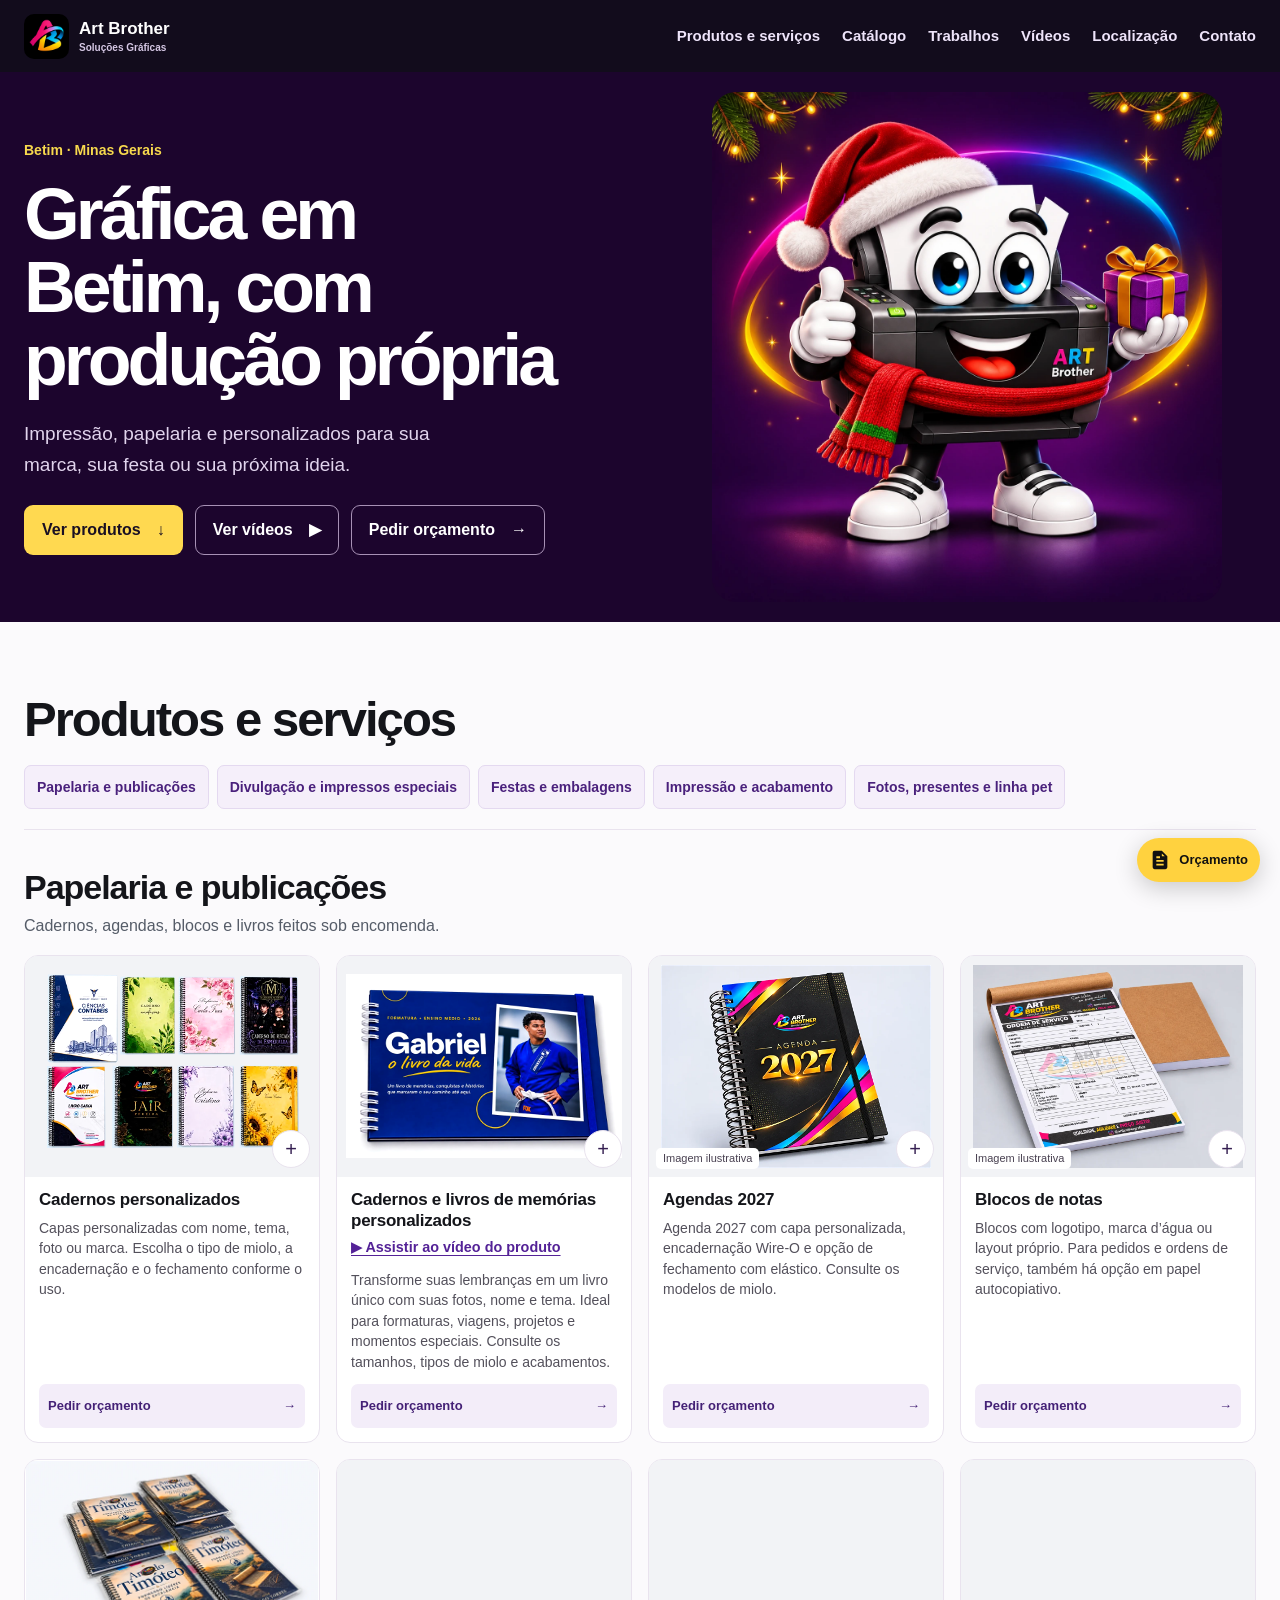
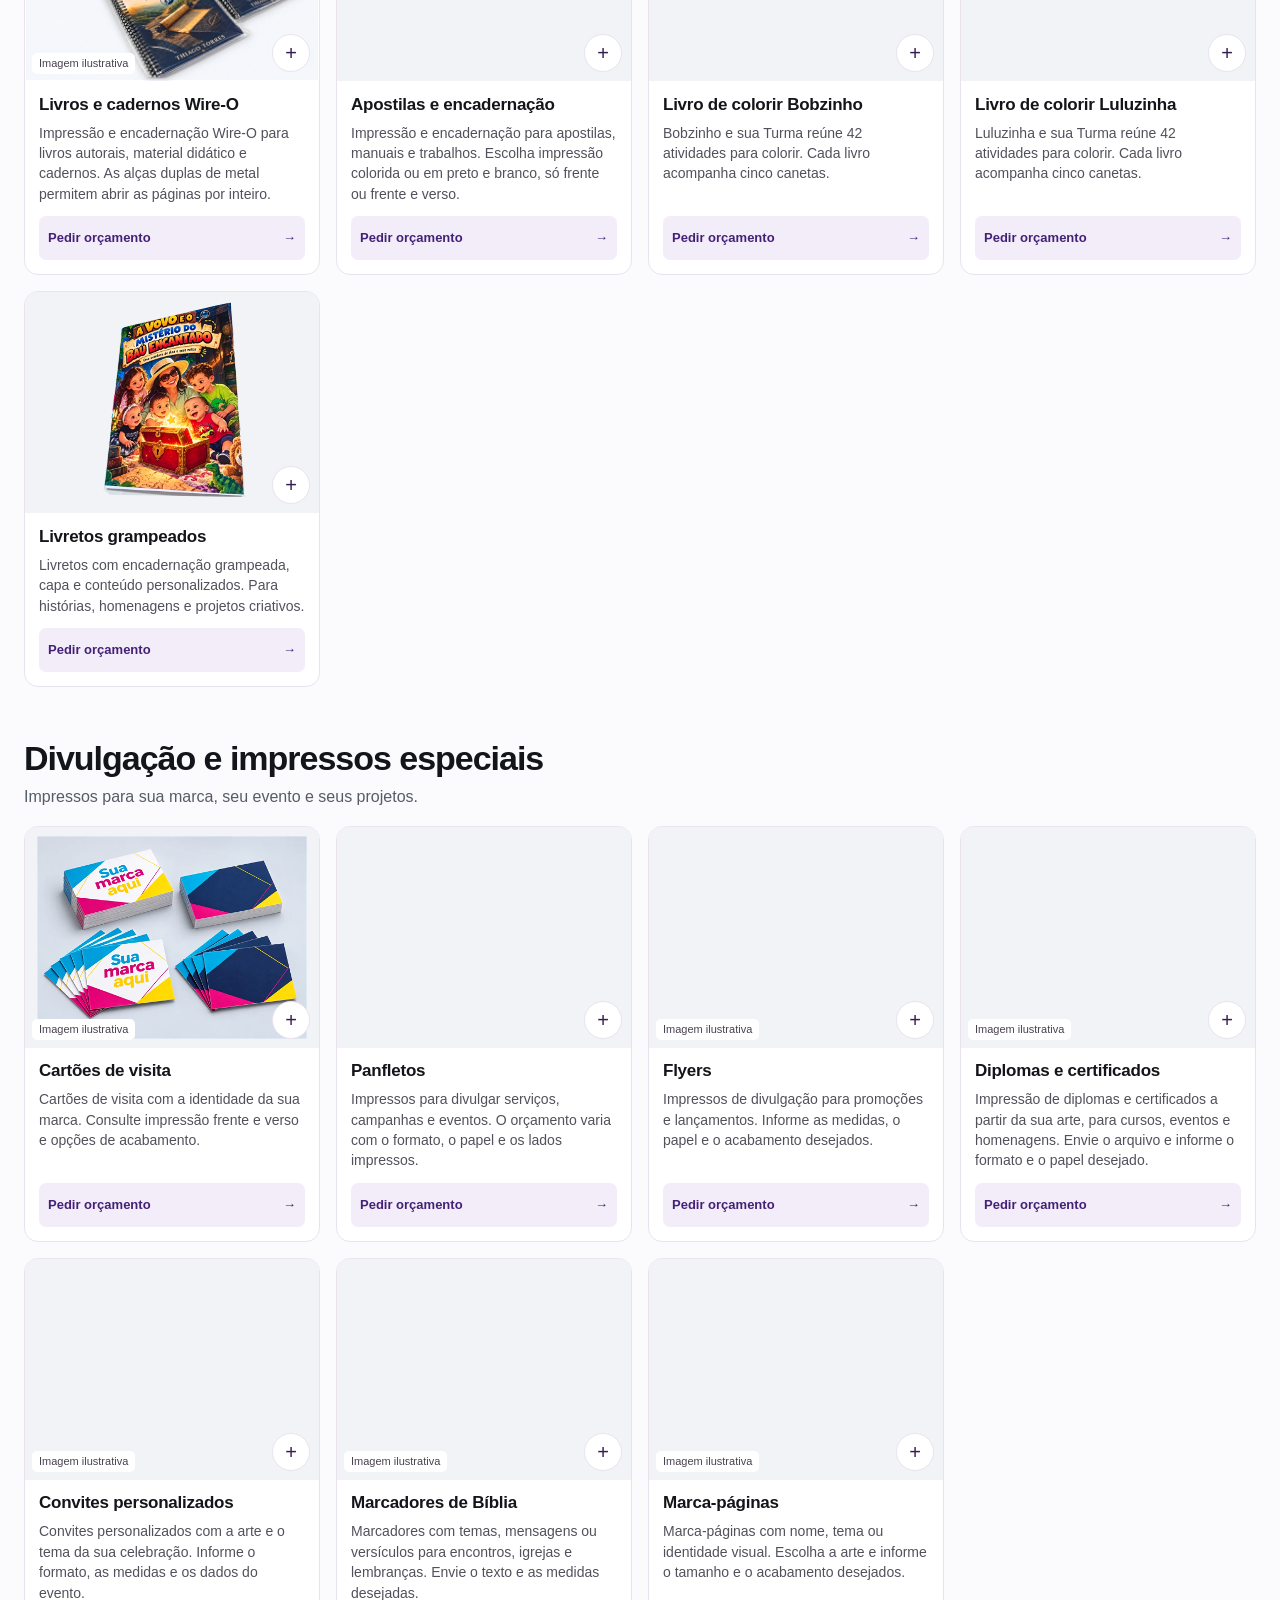
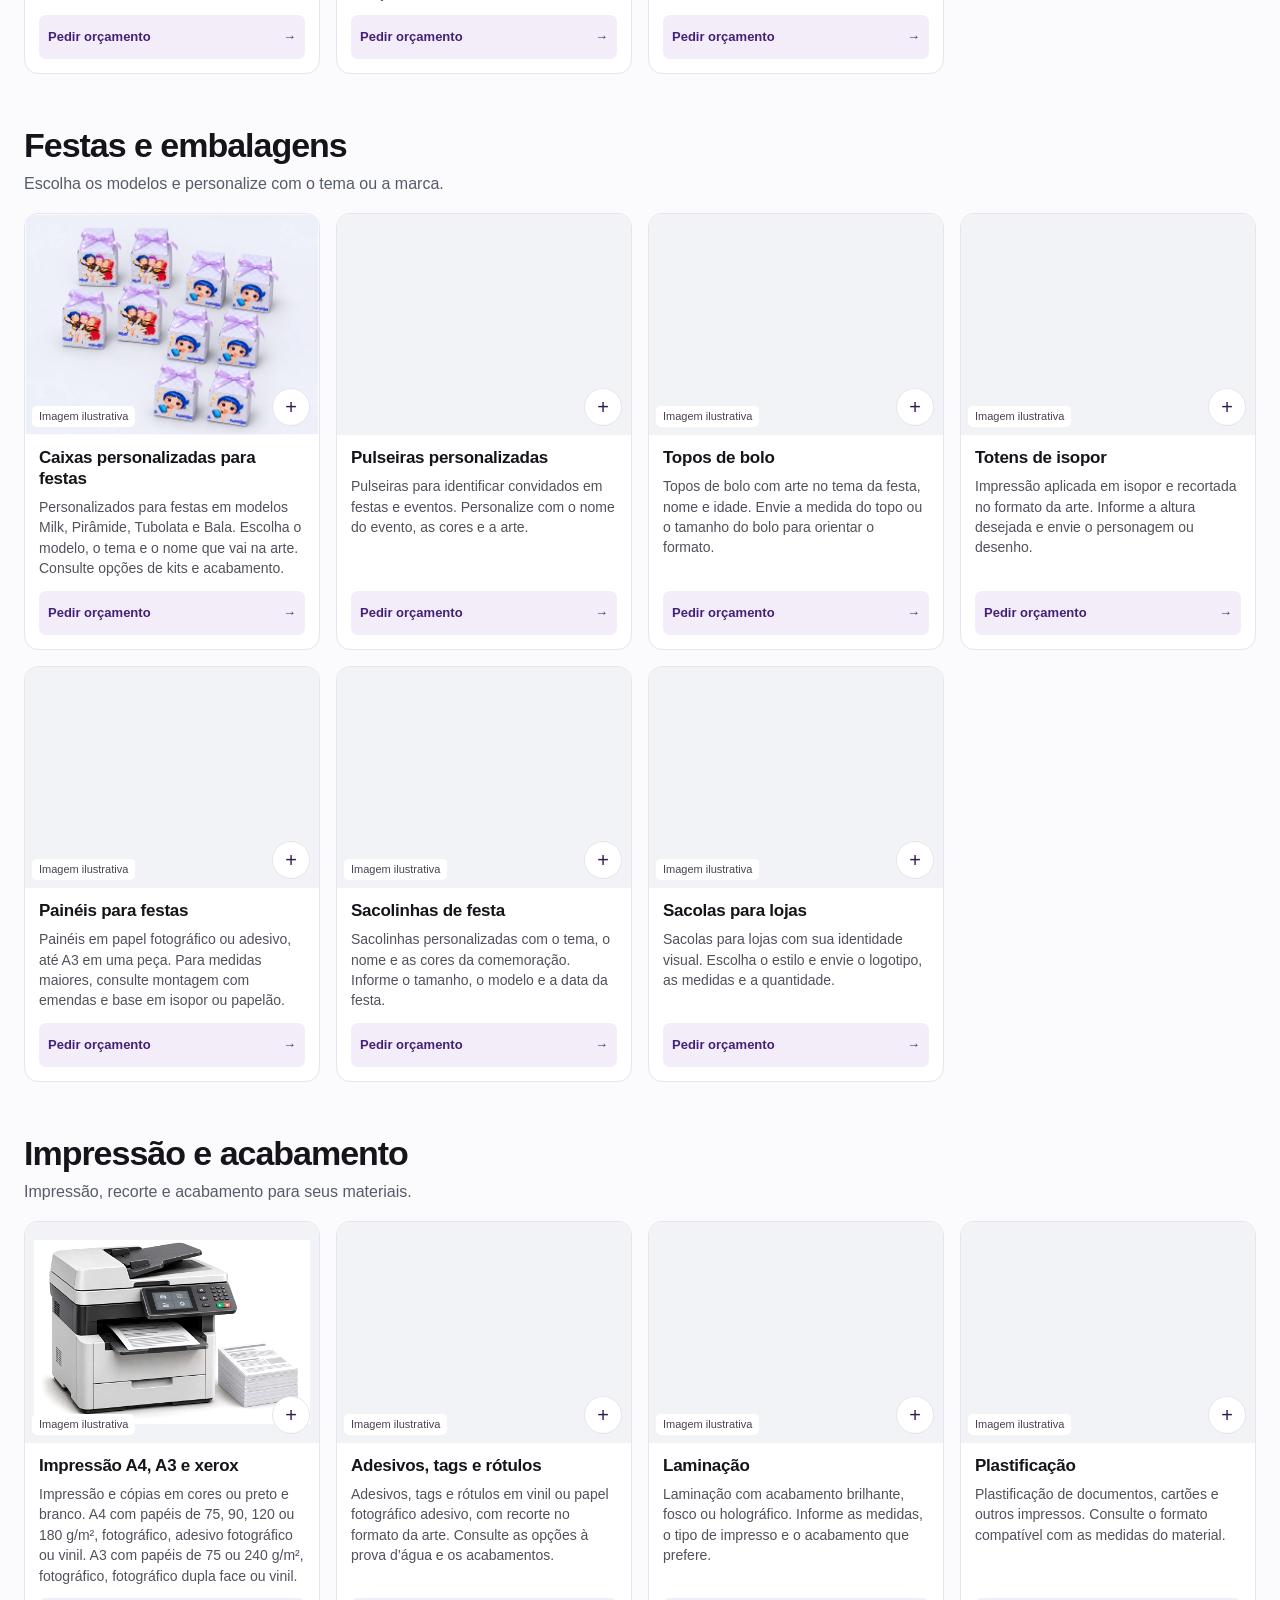
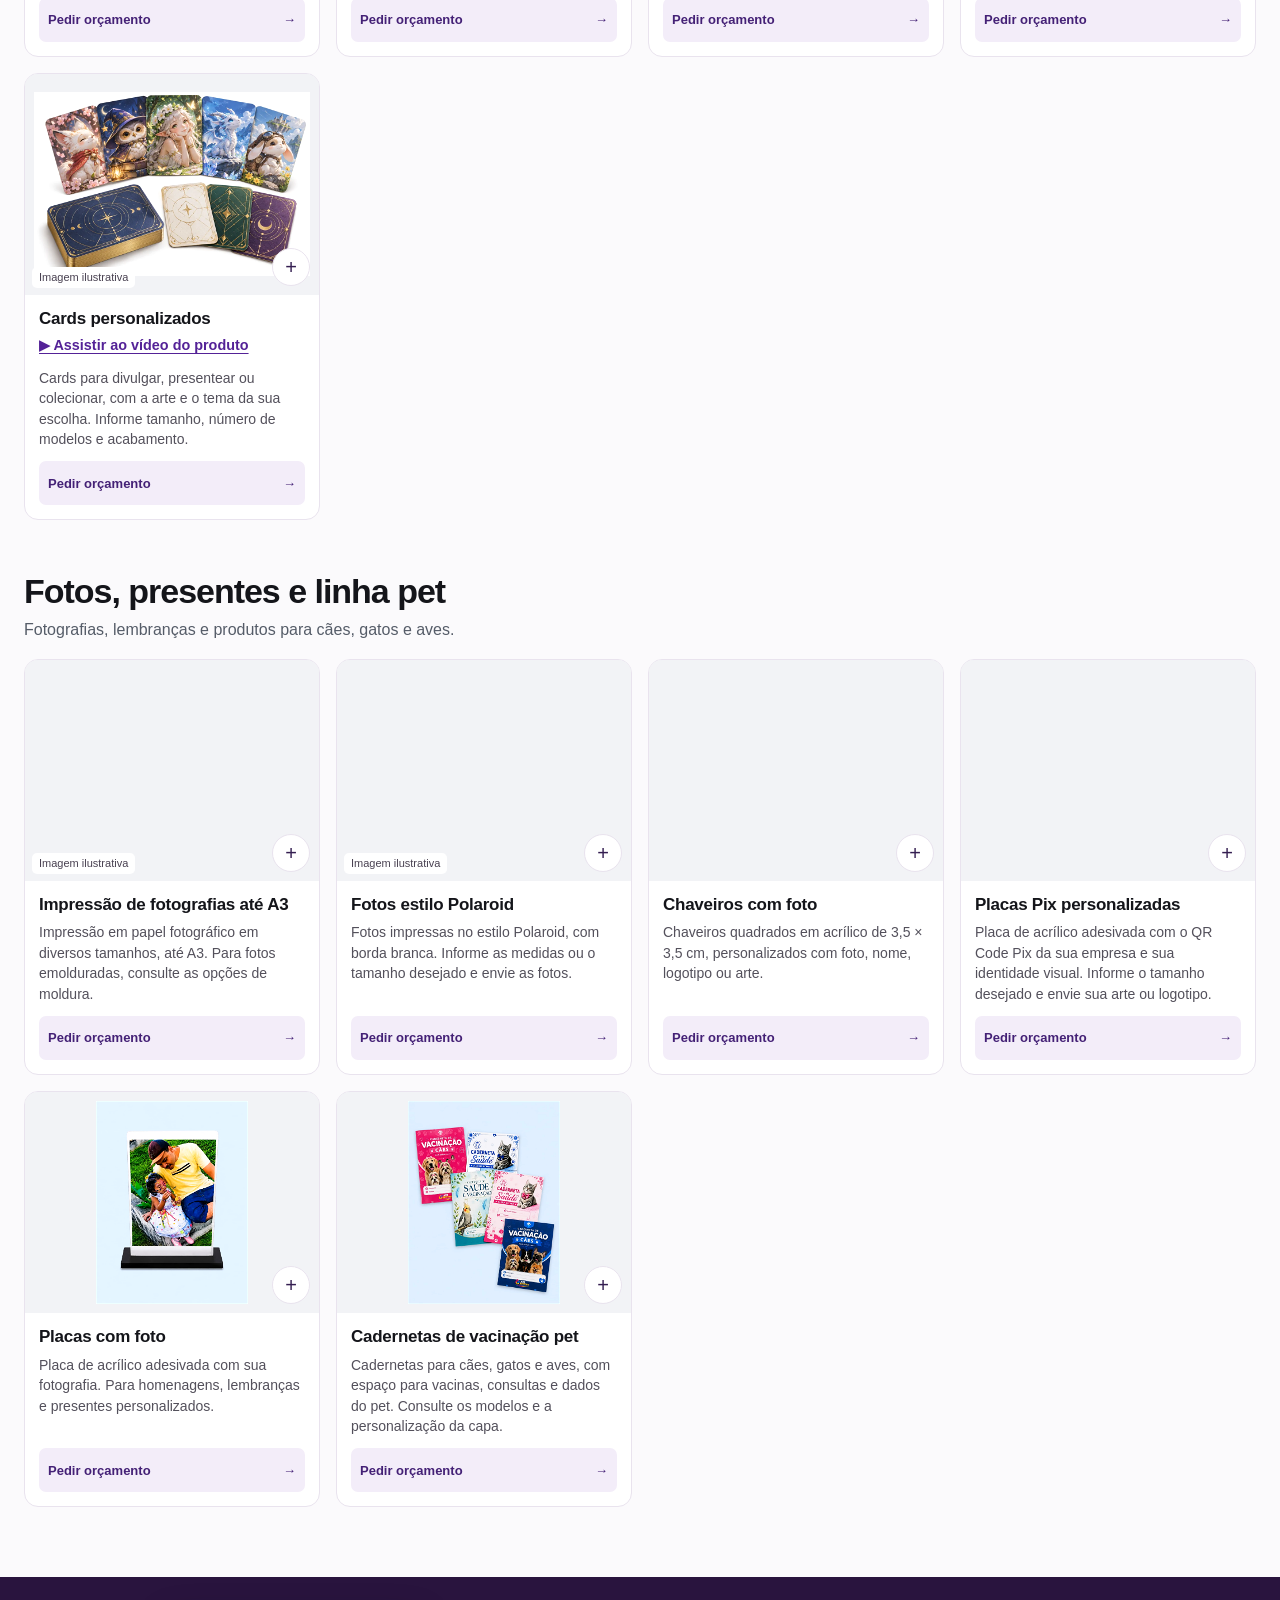
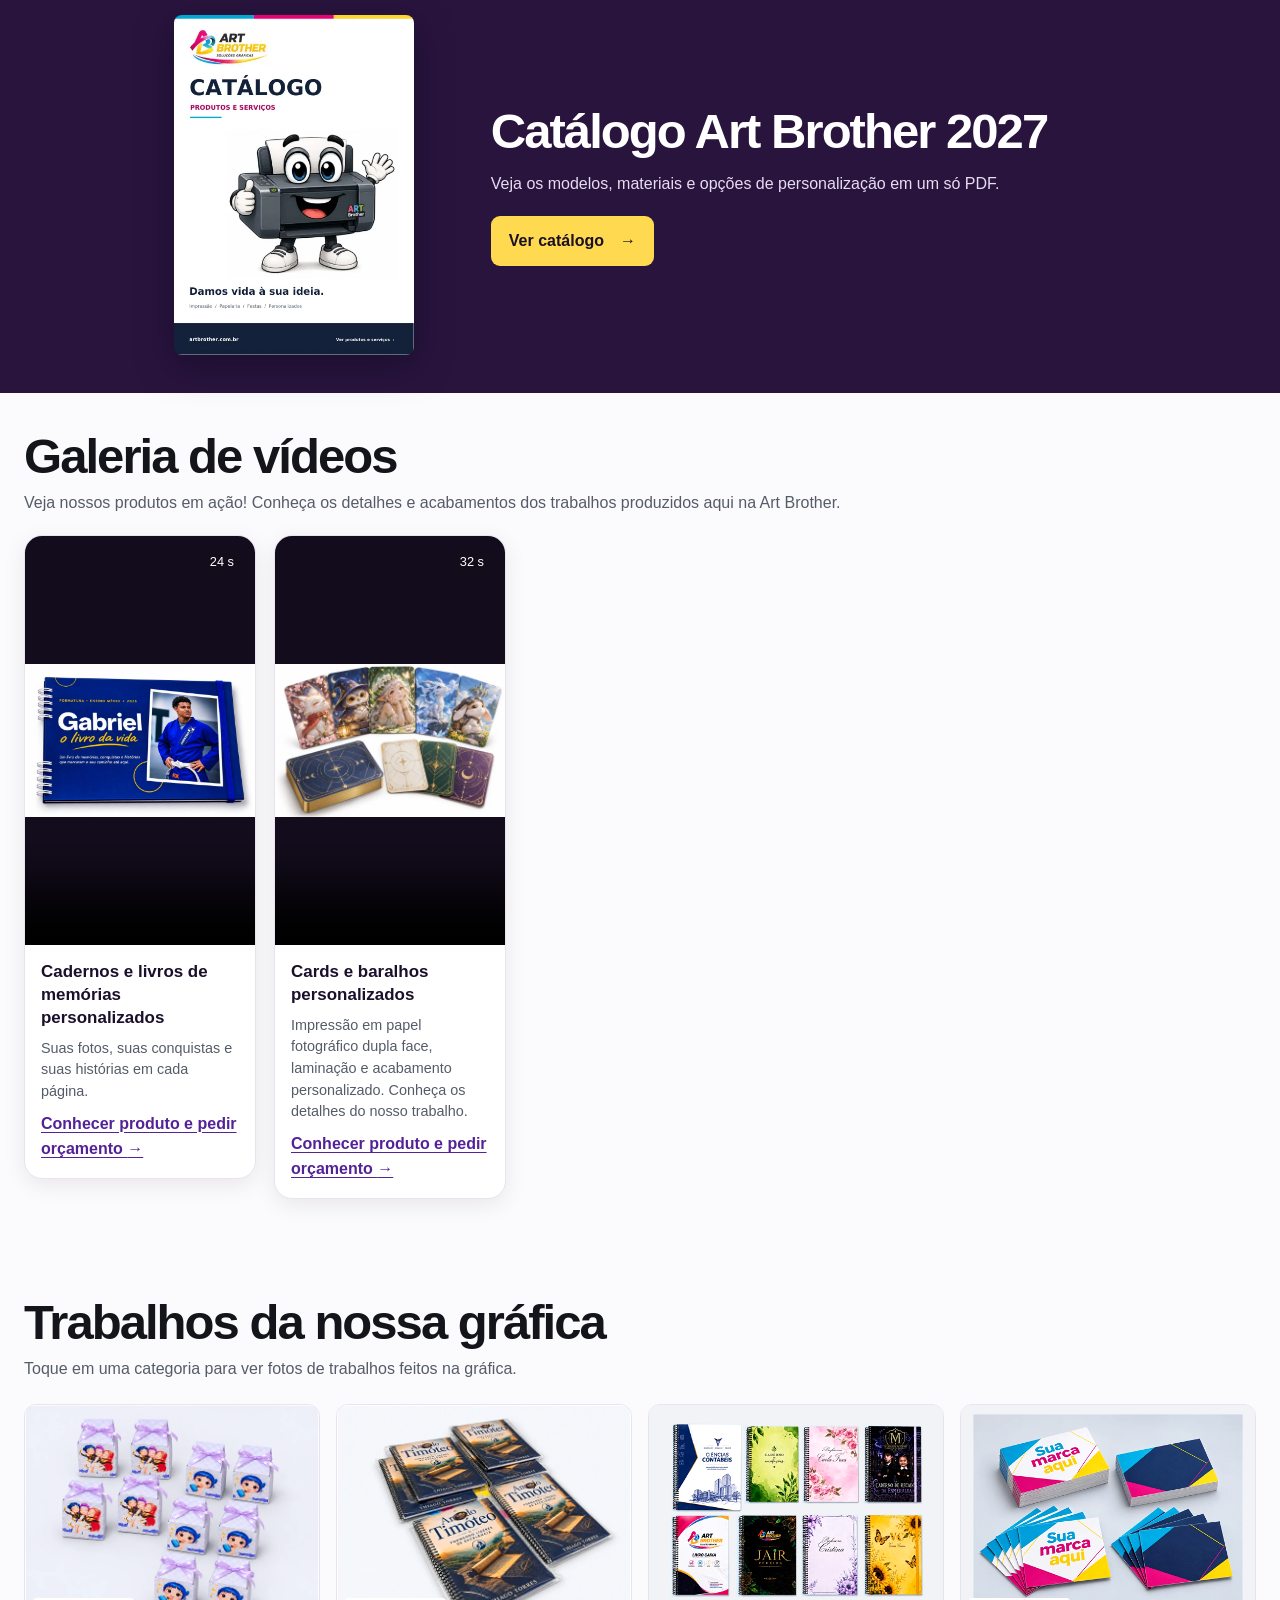
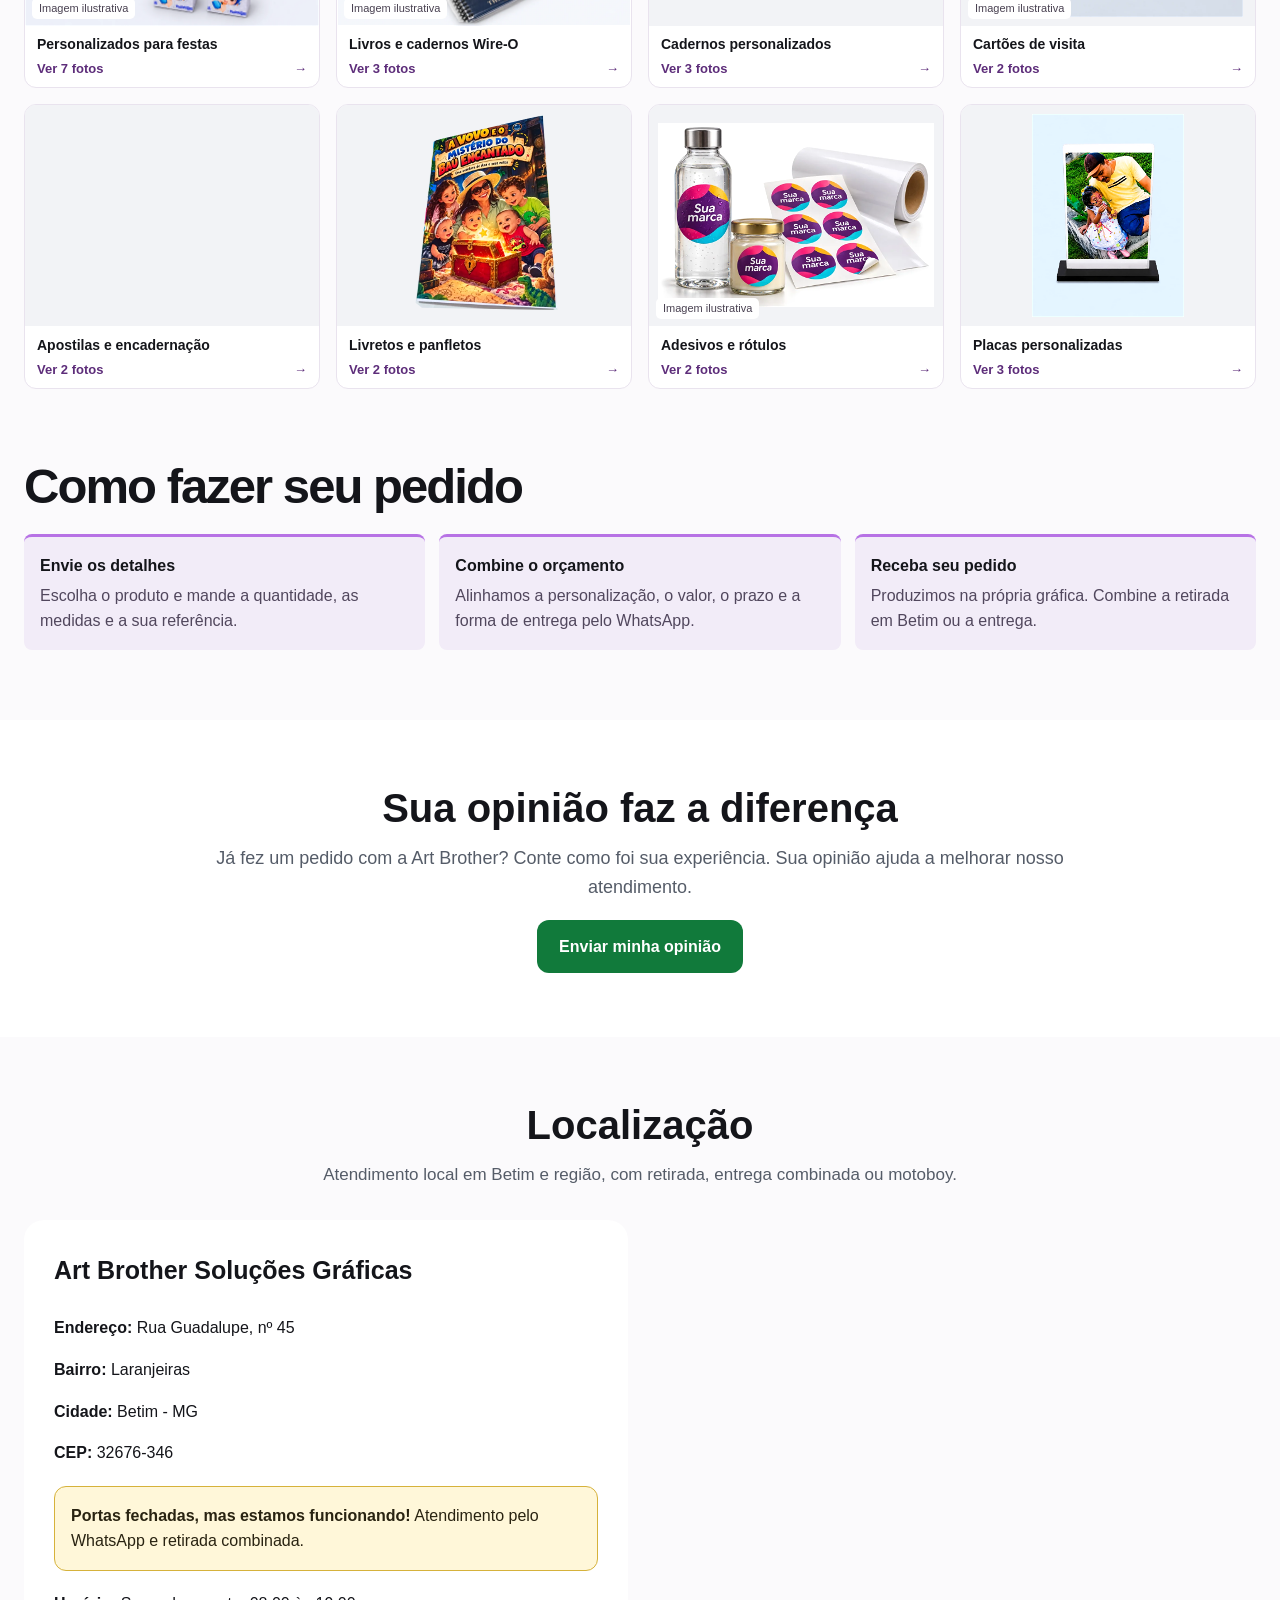
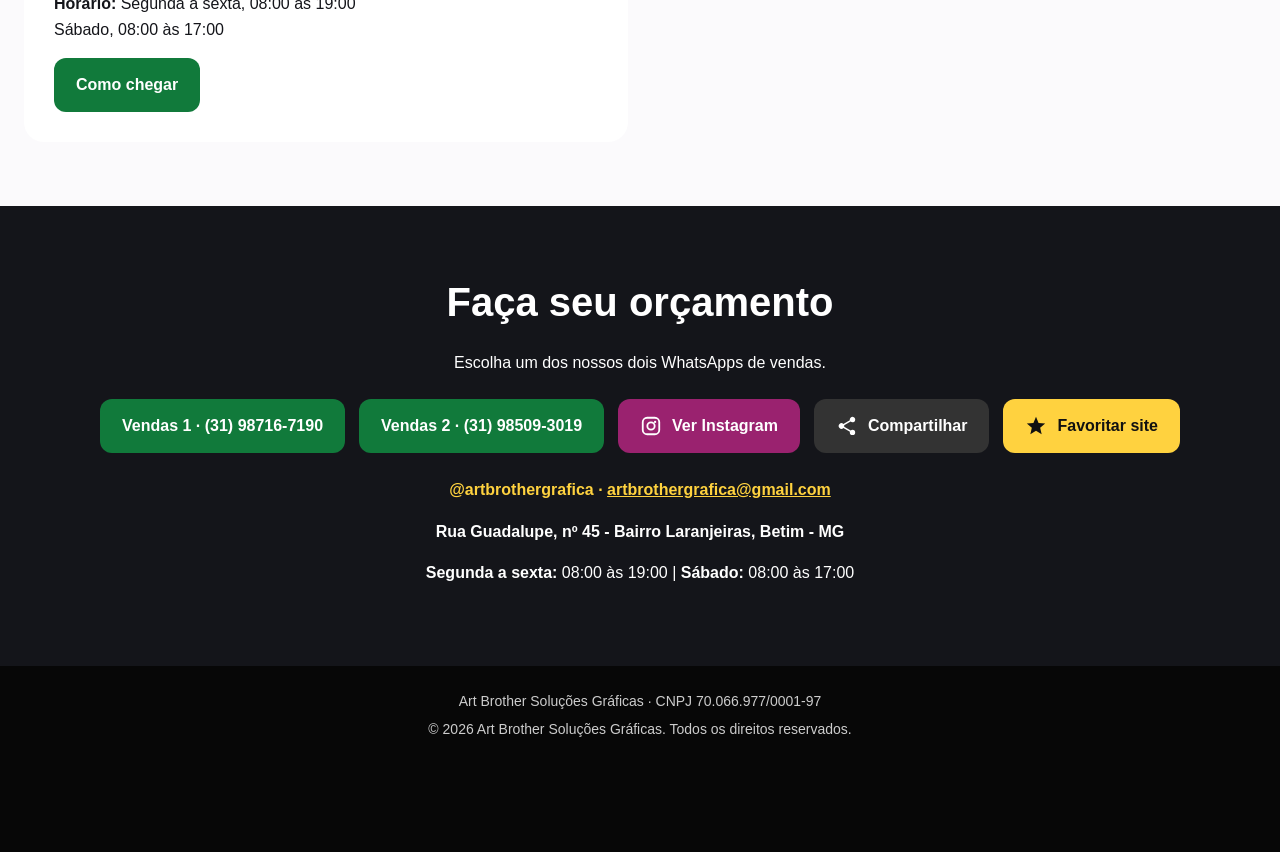
==== commit 3bff392e: "Exibir vídeo de cards após upload e incluir atalho na vitrine" ====
--- a/index.html
+++ b/index.html
@@ -723,6 +723,7 @@
           <div class="produto-capa"><button class="abrir-lightbox capa-botao" type="button" aria-label="Ampliar imagem de Cards personalizados" data-legenda="Cards personalizados · imagem ilustrativa"><img src="img/produtos/cards.webp" alt="Cards personalizados" loading="lazy" decoding="async"><span aria-hidden="true">+</span></button><span class="tipo-imagem">Imagem ilustrativa</span></div>
           <div class="produto-texto">
             <h4>Cards personalizados</h4>
+            <a class="video-atalho" href="#video-cards-personalizados">▶ Assistir ao vídeo do produto</a>
             <p>Cards para divulgar, presentear ou colecionar, com a arte e o tema da sua escolha. Informe tamanho, número de modelos e acabamento.</p>
             <a class="pedir-produto" href="https://wa.me/5531987167190?text=Ol%C3%A1%21%20Gostaria%20de%20um%20or%C3%A7amento%20para%20Cards%20personalizados.%0AQuantidade%3A%20%0AMedidas%20e%20n%C3%BAmero%20de%20modelos%3A%20%0AQuantidade%20por%20modelo%3A%20%0AArte%20e%20acabamento%20desejado%3A%20" target="_blank" rel="noopener" aria-label="Pedir orçamento de Cards personalizados">Pedir orçamento <span aria-hidden="true">→</span></a>
           </div>
@@ -814,9 +815,9 @@
           <a href="#produto-livros-de-memorias">Conhecer produto e pedir orçamento <span aria-hidden="true">→</span></a>
         </div>
       </article>
-      <article class="video-card" id="video-cards-personalizados" hidden>
+      <article class="video-card" id="video-cards-personalizados">
         <div class="video-card-player">
-          <video controls playsinline preload="metadata" poster="img/produtos/cards.webp" aria-label="Comercial: cards e baralhos personalizados" onloadedmetadata="this.closest('article').hidden=false">
+          <video controls playsinline preload="none" poster="img/produtos/cards.webp" aria-label="Comercial: cards e baralhos personalizados">
             <source src="cards-personalizados.mp4" type="video/mp4">
             Seu navegador não reproduz este vídeo. <a href="cards-personalizados.mp4">Abrir vídeo</a>.
           </video>
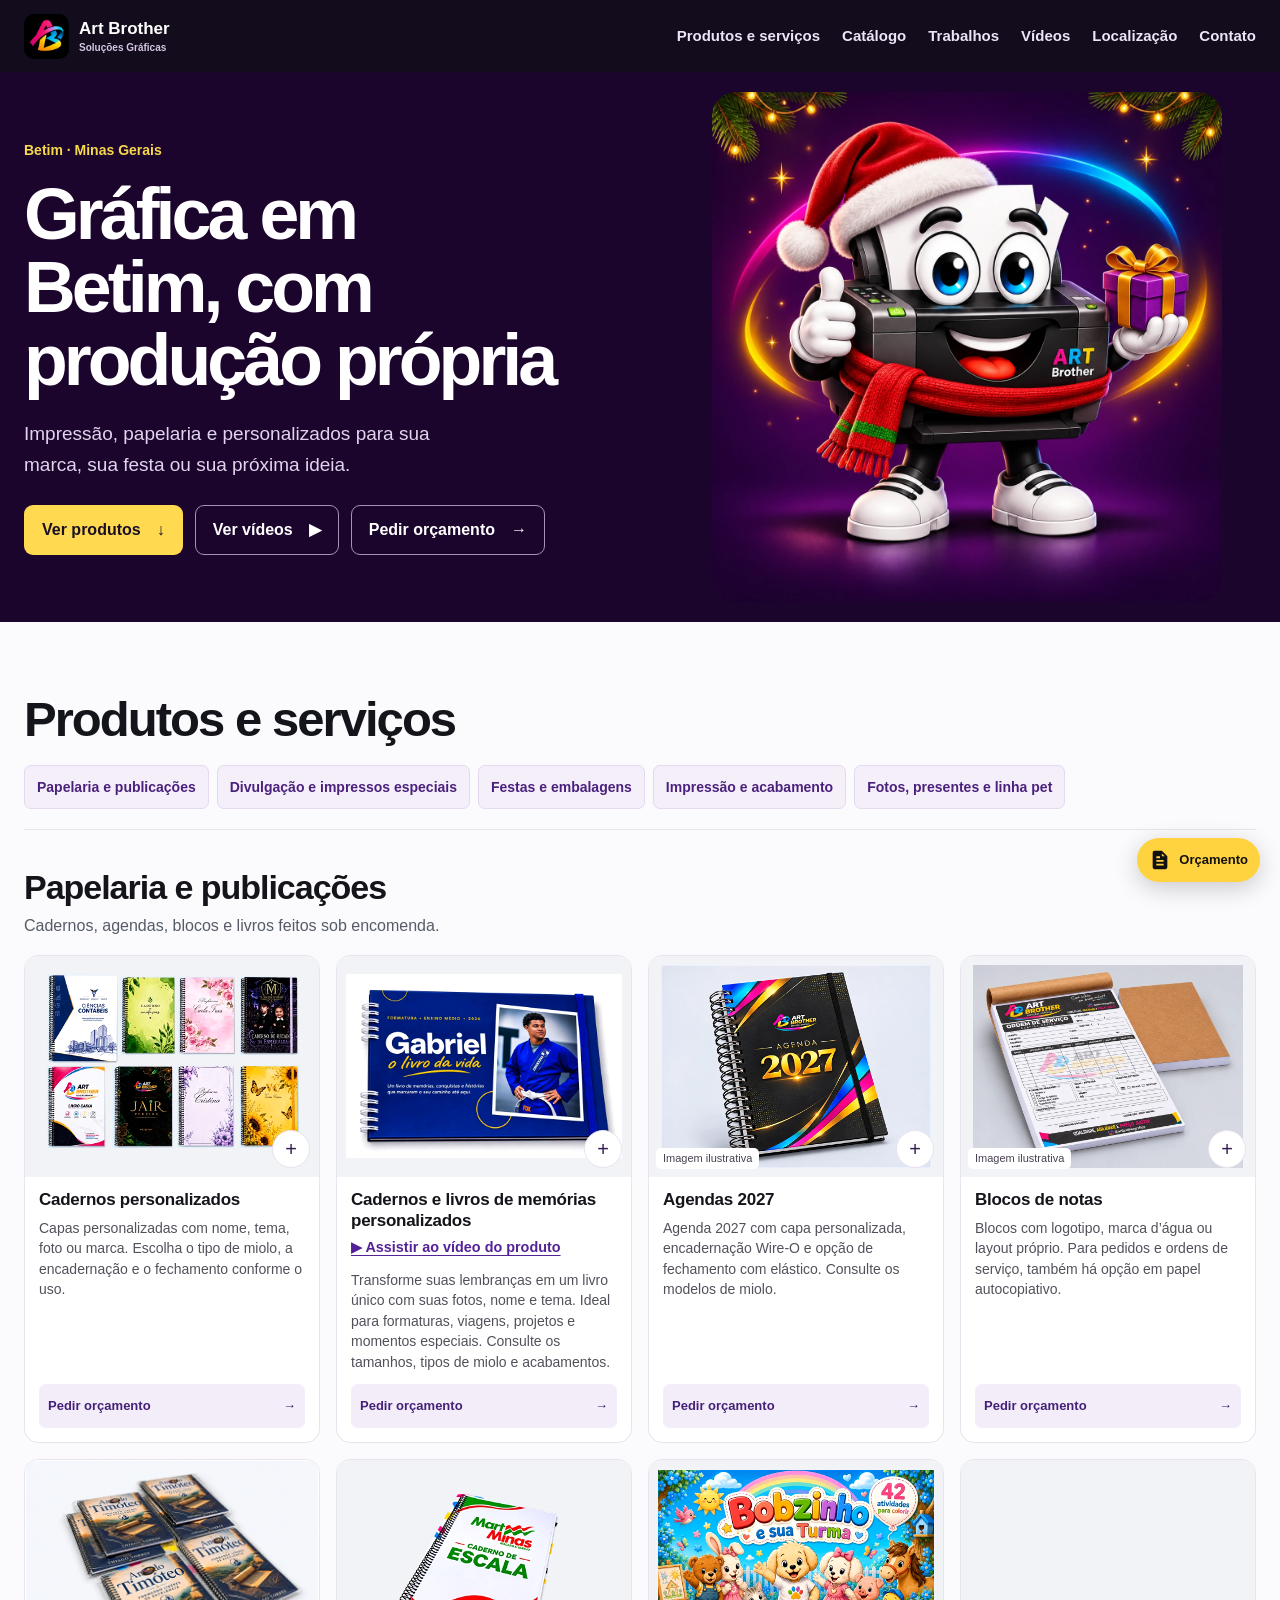
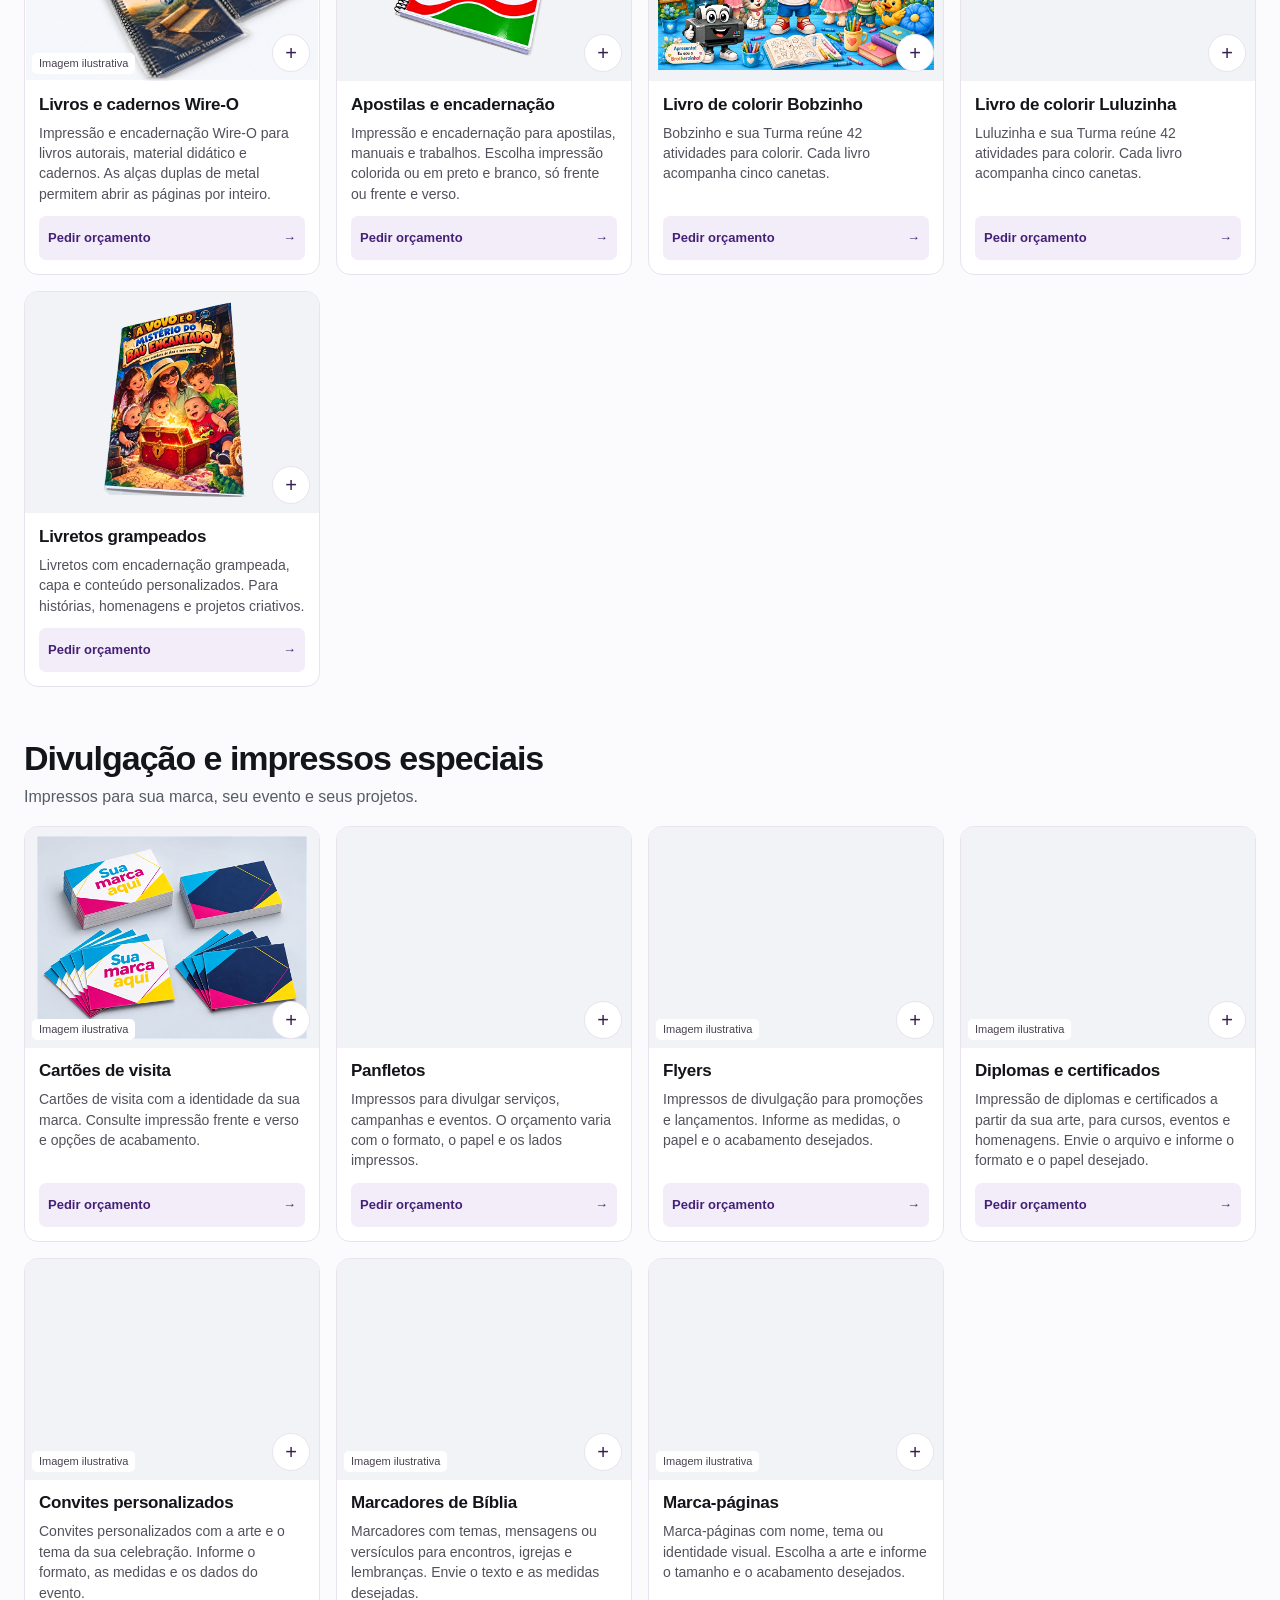
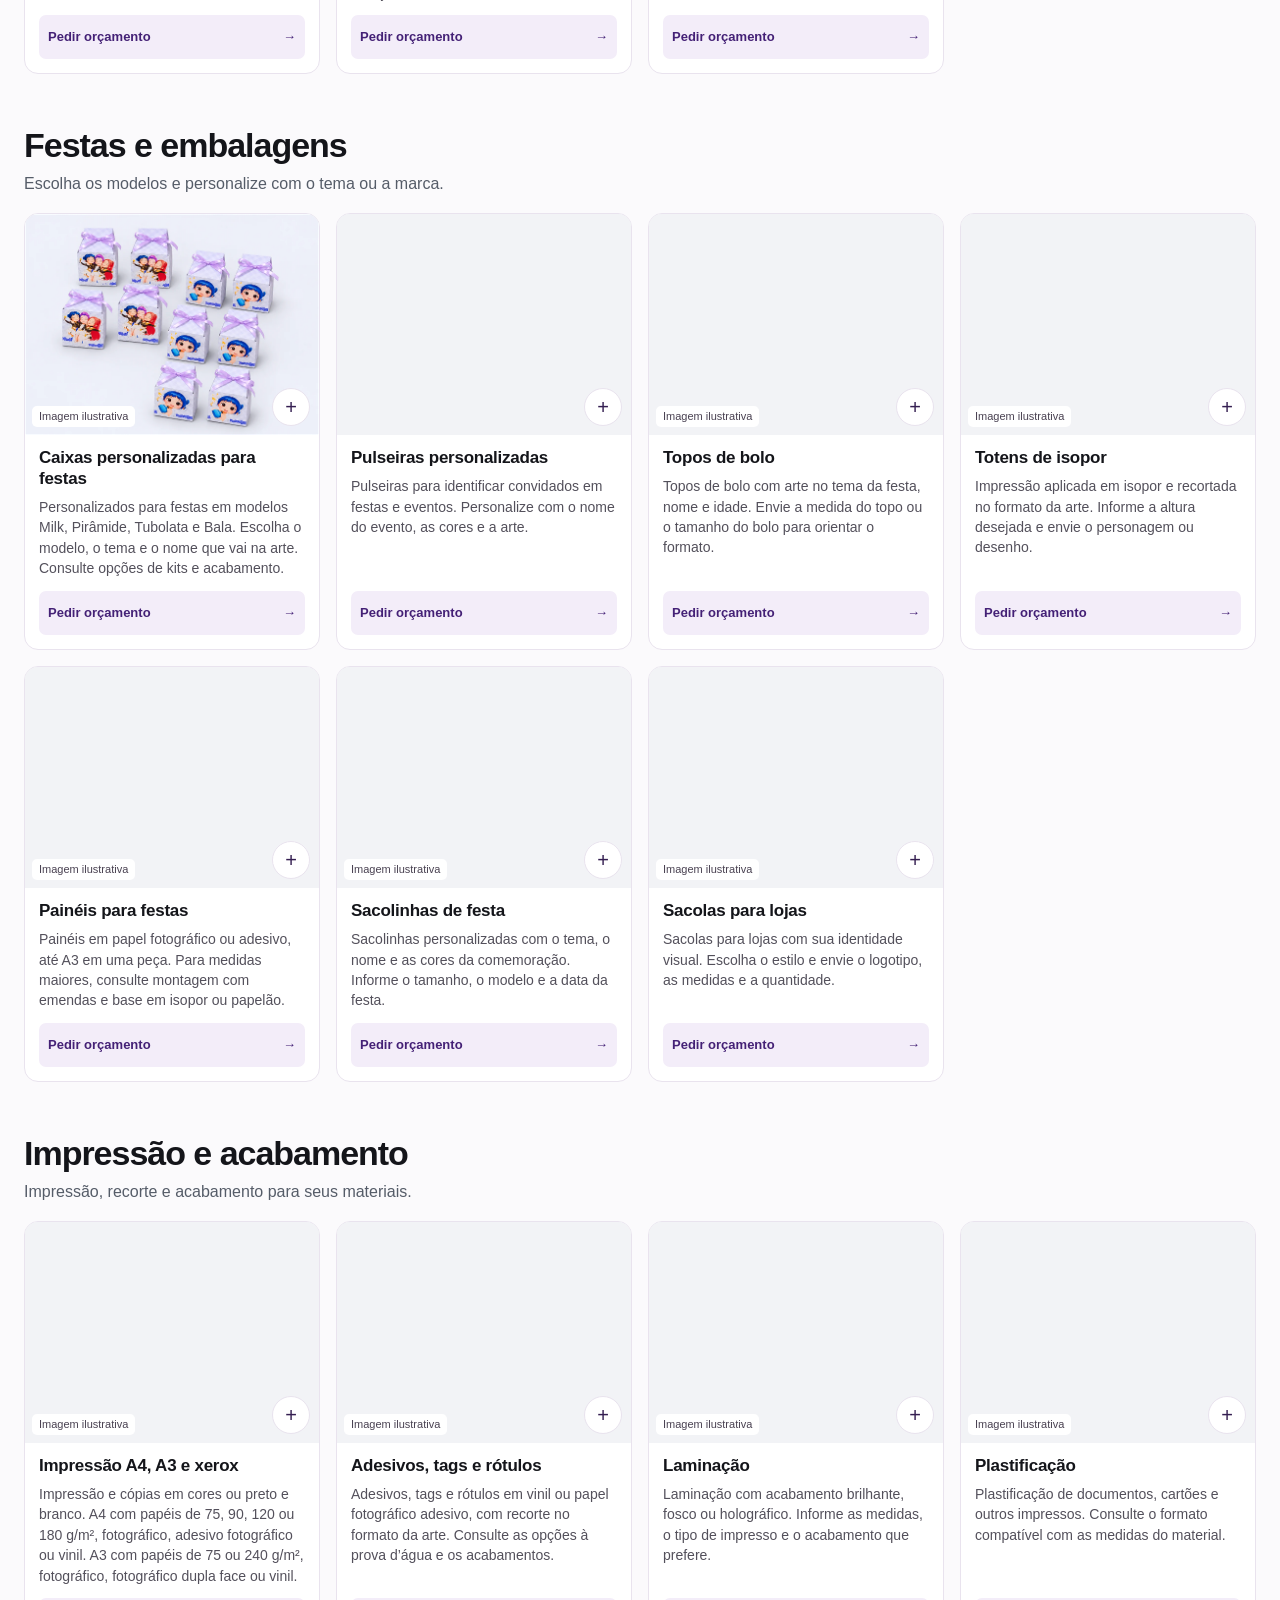
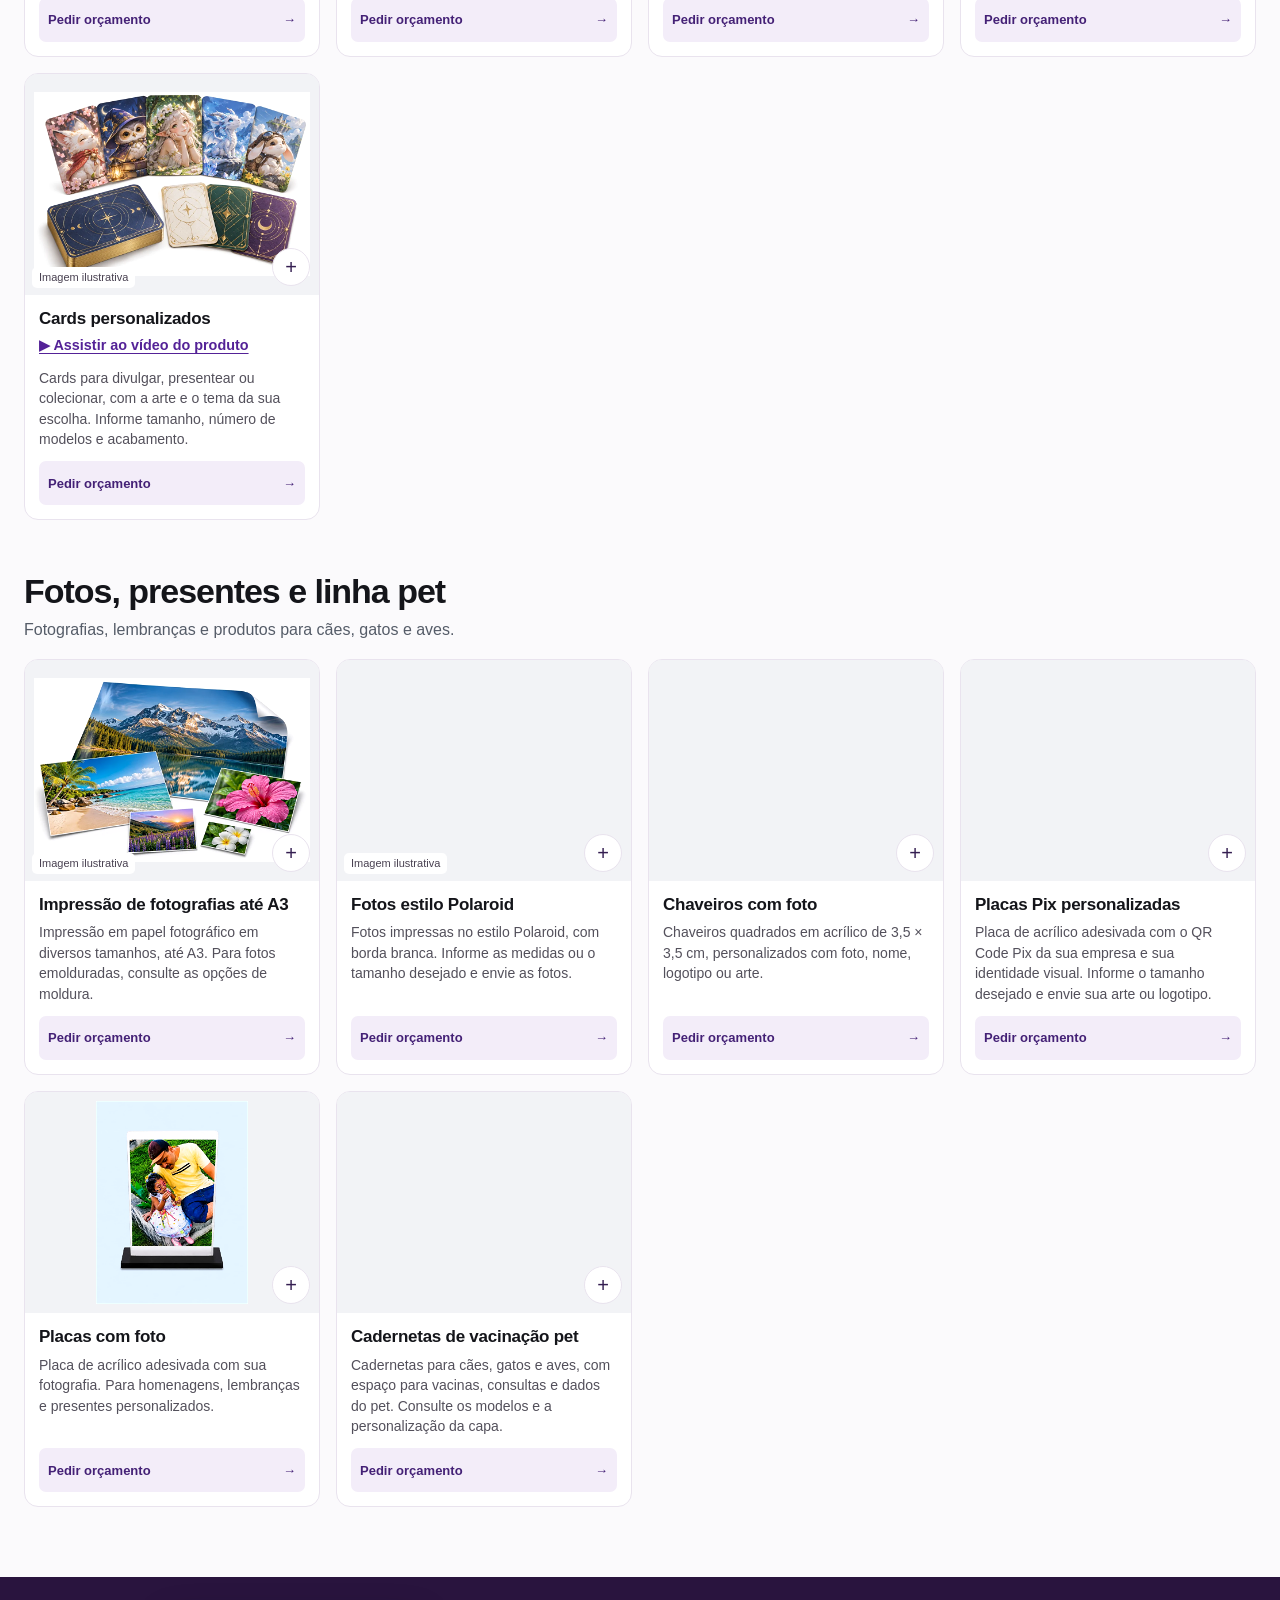
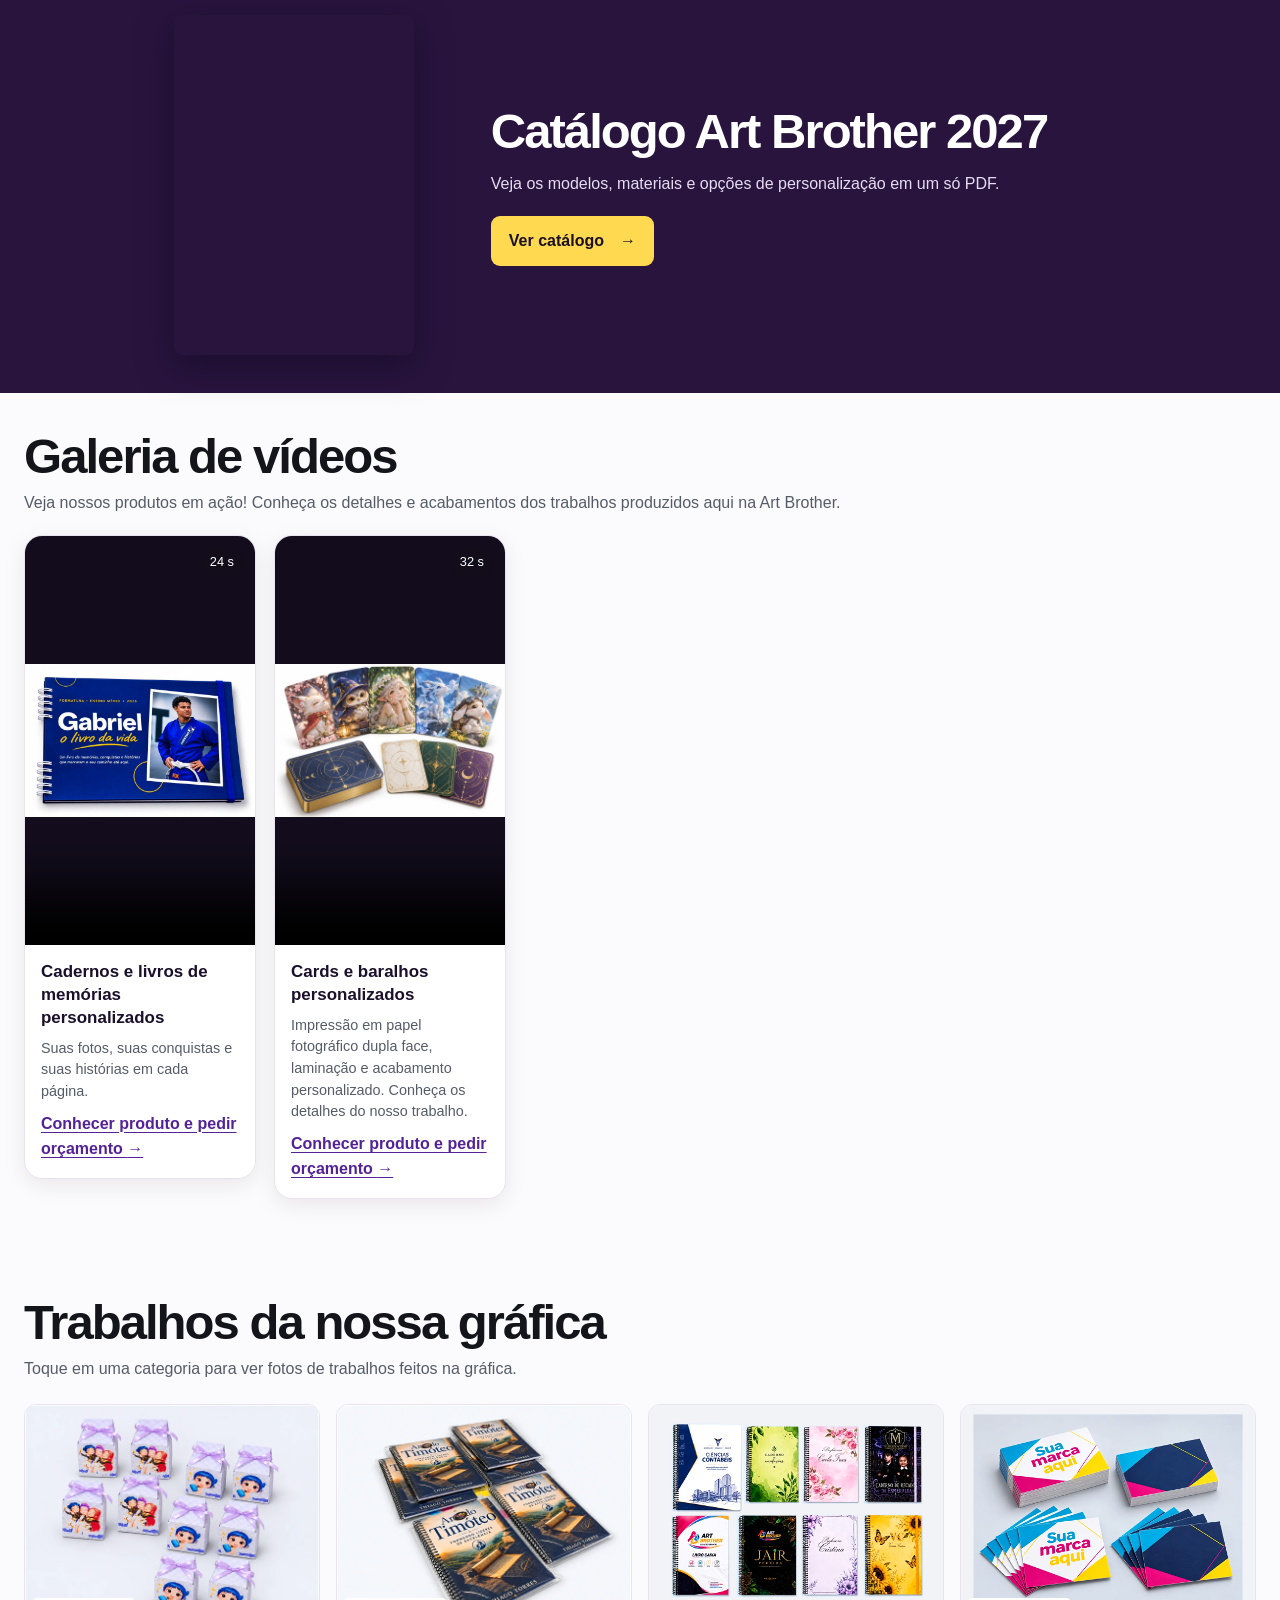
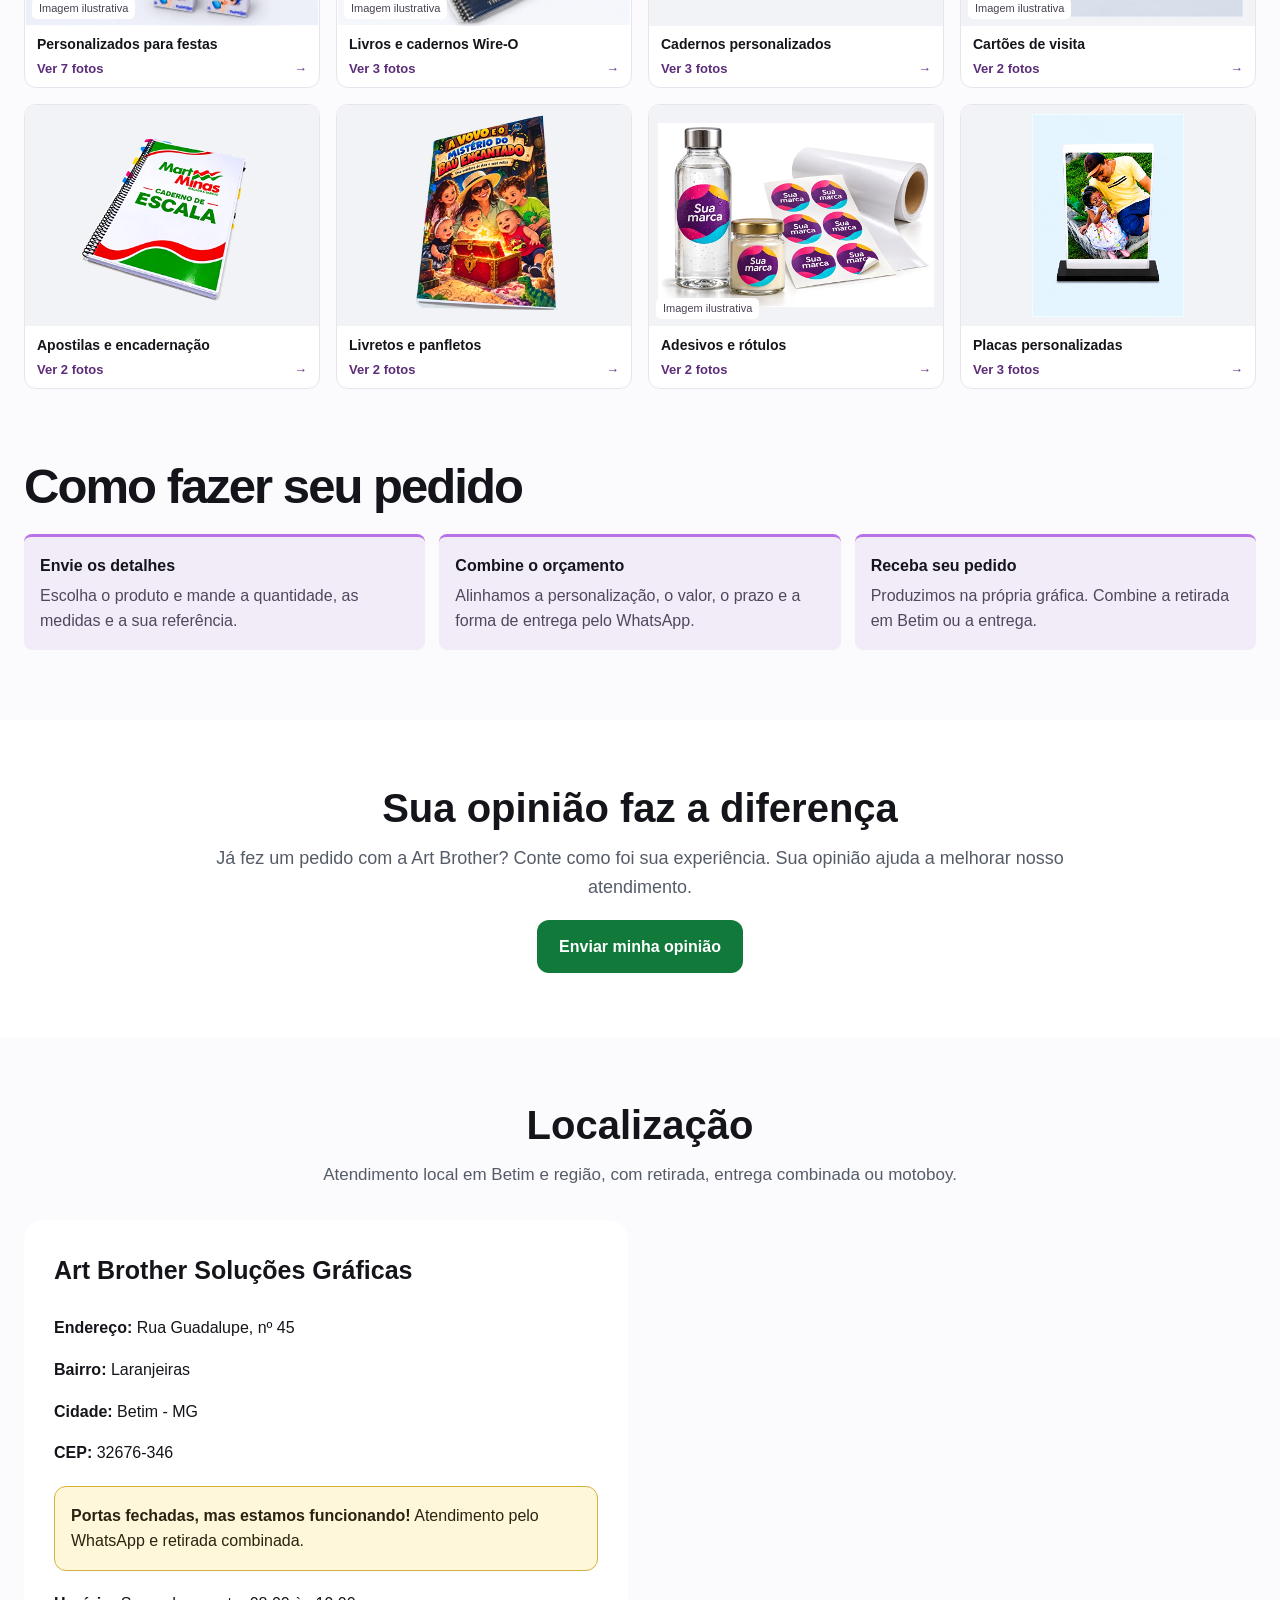
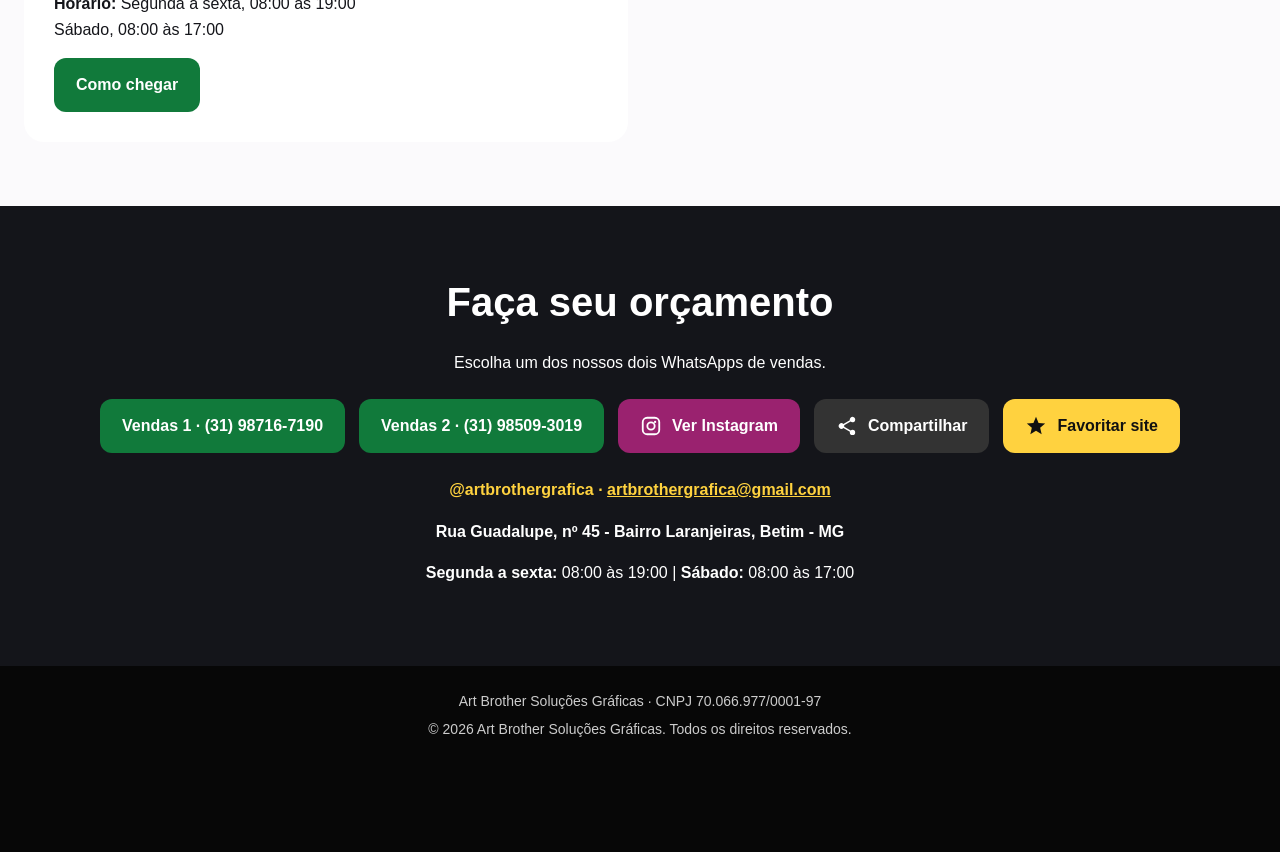
==== commit 4a0603dd: "Preparar vídeo das agendas 2027 na galeria e no produto" ====
--- a/index.html
+++ b/index.html
@@ -801,6 +801,39 @@
     </div>
     <div class="videos-grade">
       <!-- Para novos comerciais, adicionar outro article.video-card com vídeo, capa, duração e link do produto. -->
+      <template id="modelo-video-agendas-2027">
+        <article class="video-card" id="video-agendas-2027">
+          <div class="video-card-player">
+            <video controls playsinline preload="metadata" aria-label="Comercial: agendas personalizadas 2027">
+              <source src="agendas-2027.mp4" type="video/mp4">
+              Seu navegador não reproduz este vídeo. <a href="agendas-2027.mp4">Abrir vídeo</a>.
+            </video>
+            <span class="video-duracao">36 s</span>
+          </div>
+          <div class="video-card-texto">
+            <h3>Agendas personalizadas 2027</h3>
+            <p>Personalize com seu nome ou sua marca. Conheça nossas capas, encadernação Wire-O e acabamento com elástico.</p>
+            <a href="#produto-agenda">Conhecer produto e pedir orçamento <span aria-hidden="true">→</span></a>
+          </div>
+        </article>
+      </template>
+      <script>
+        (function(){
+          const modelo = document.getElementById('modelo-video-agendas-2027');
+          const titulo = document.querySelector('#produto-agenda h4');
+          if (!modelo || !titulo) return;
+          fetch('agendas-2027.mp4', {method:'HEAD',cache:'no-store'}).then(function(res){
+            if (!res.ok || !(res.headers.get('content-type') || '').includes('video/')) return;
+            modelo.replaceWith(modelo.content.cloneNode(true));
+            const link = document.createElement('a');
+            link.className = 'video-atalho';
+            link.href = '#video-agendas-2027';
+            link.textContent = '▶ Assistir ao vídeo do produto';
+            titulo.insertAdjacentElement('afterend', link);
+            if (location.hash === '#video-agendas-2027') document.getElementById('video-agendas-2027').scrollIntoView();
+          }).catch(function(){});
+        })();
+      </script>
       <article class="video-card" id="video-livros-de-memorias">
         <div class="video-card-player">
           <video controls playsinline preload="none" poster="img/produtos/livro-memorias-frente.webp" aria-label="Comercial: cadernos e livros de memórias personalizados">
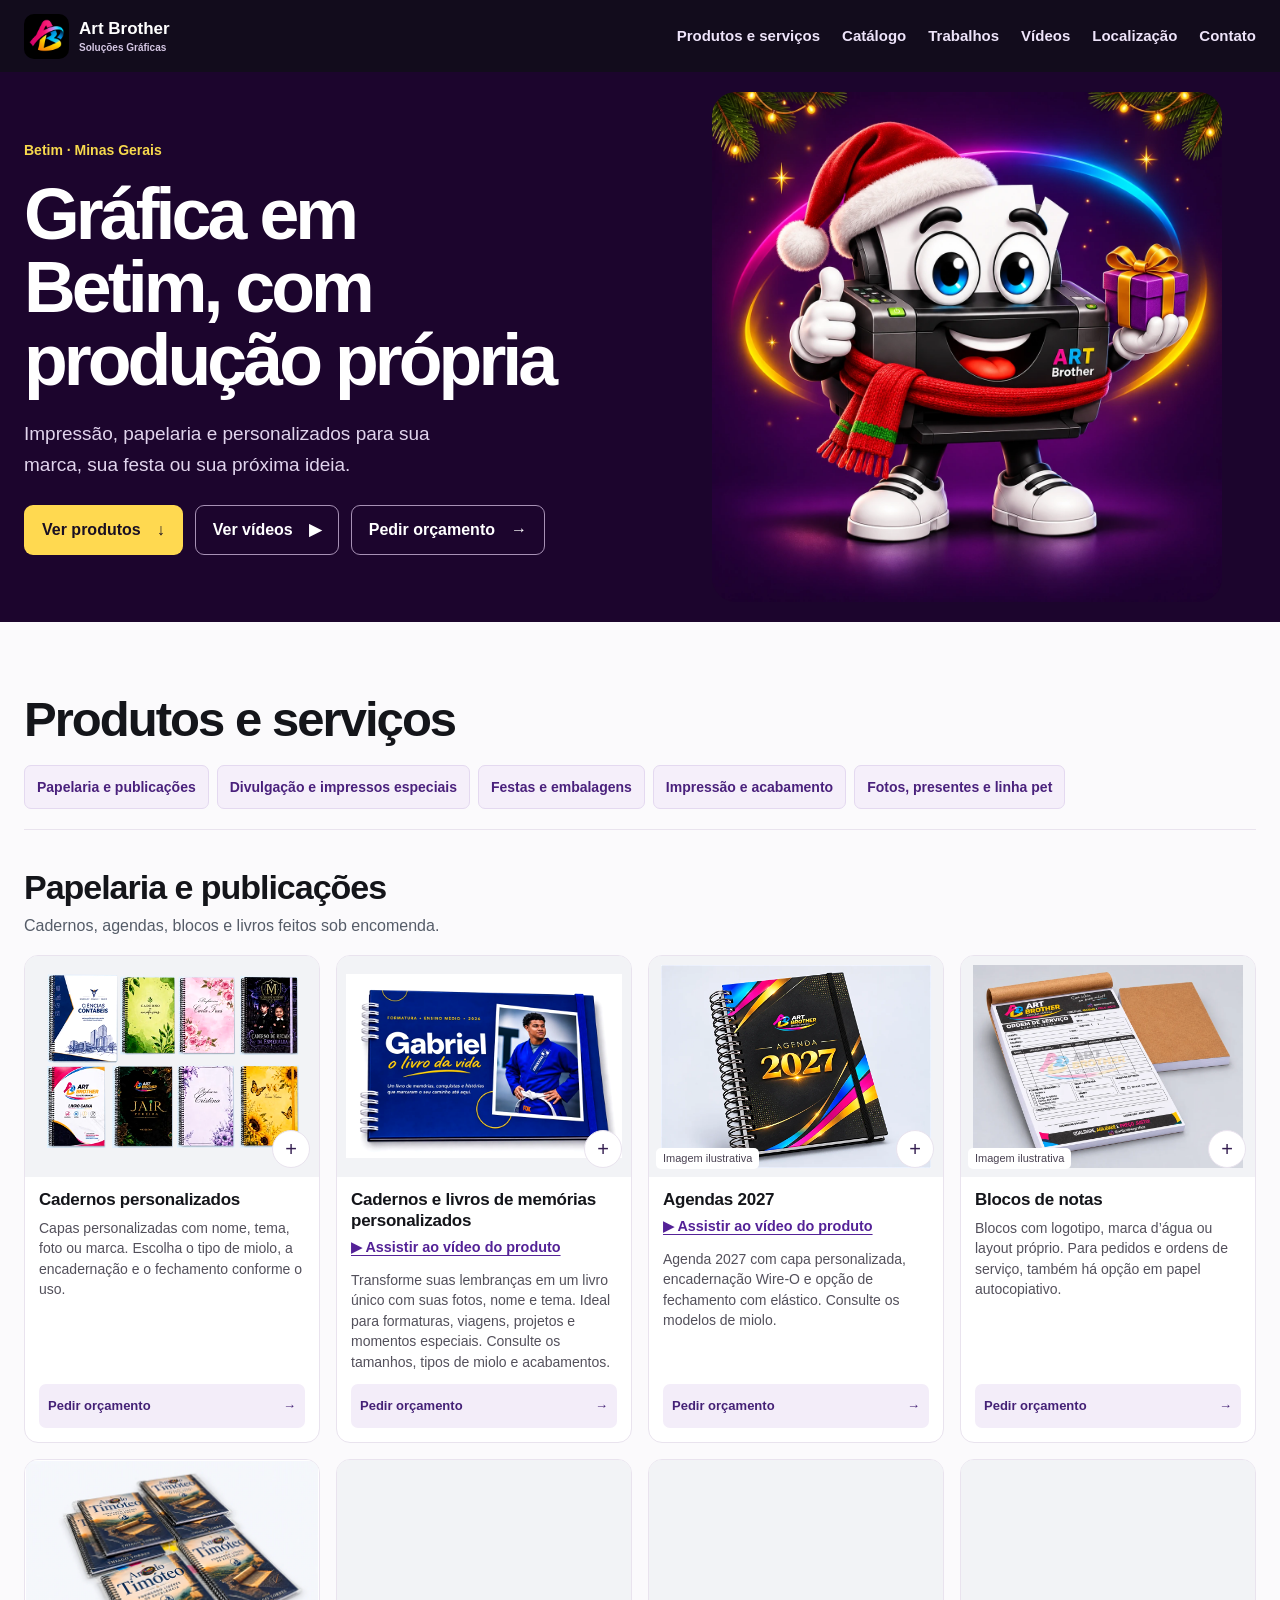
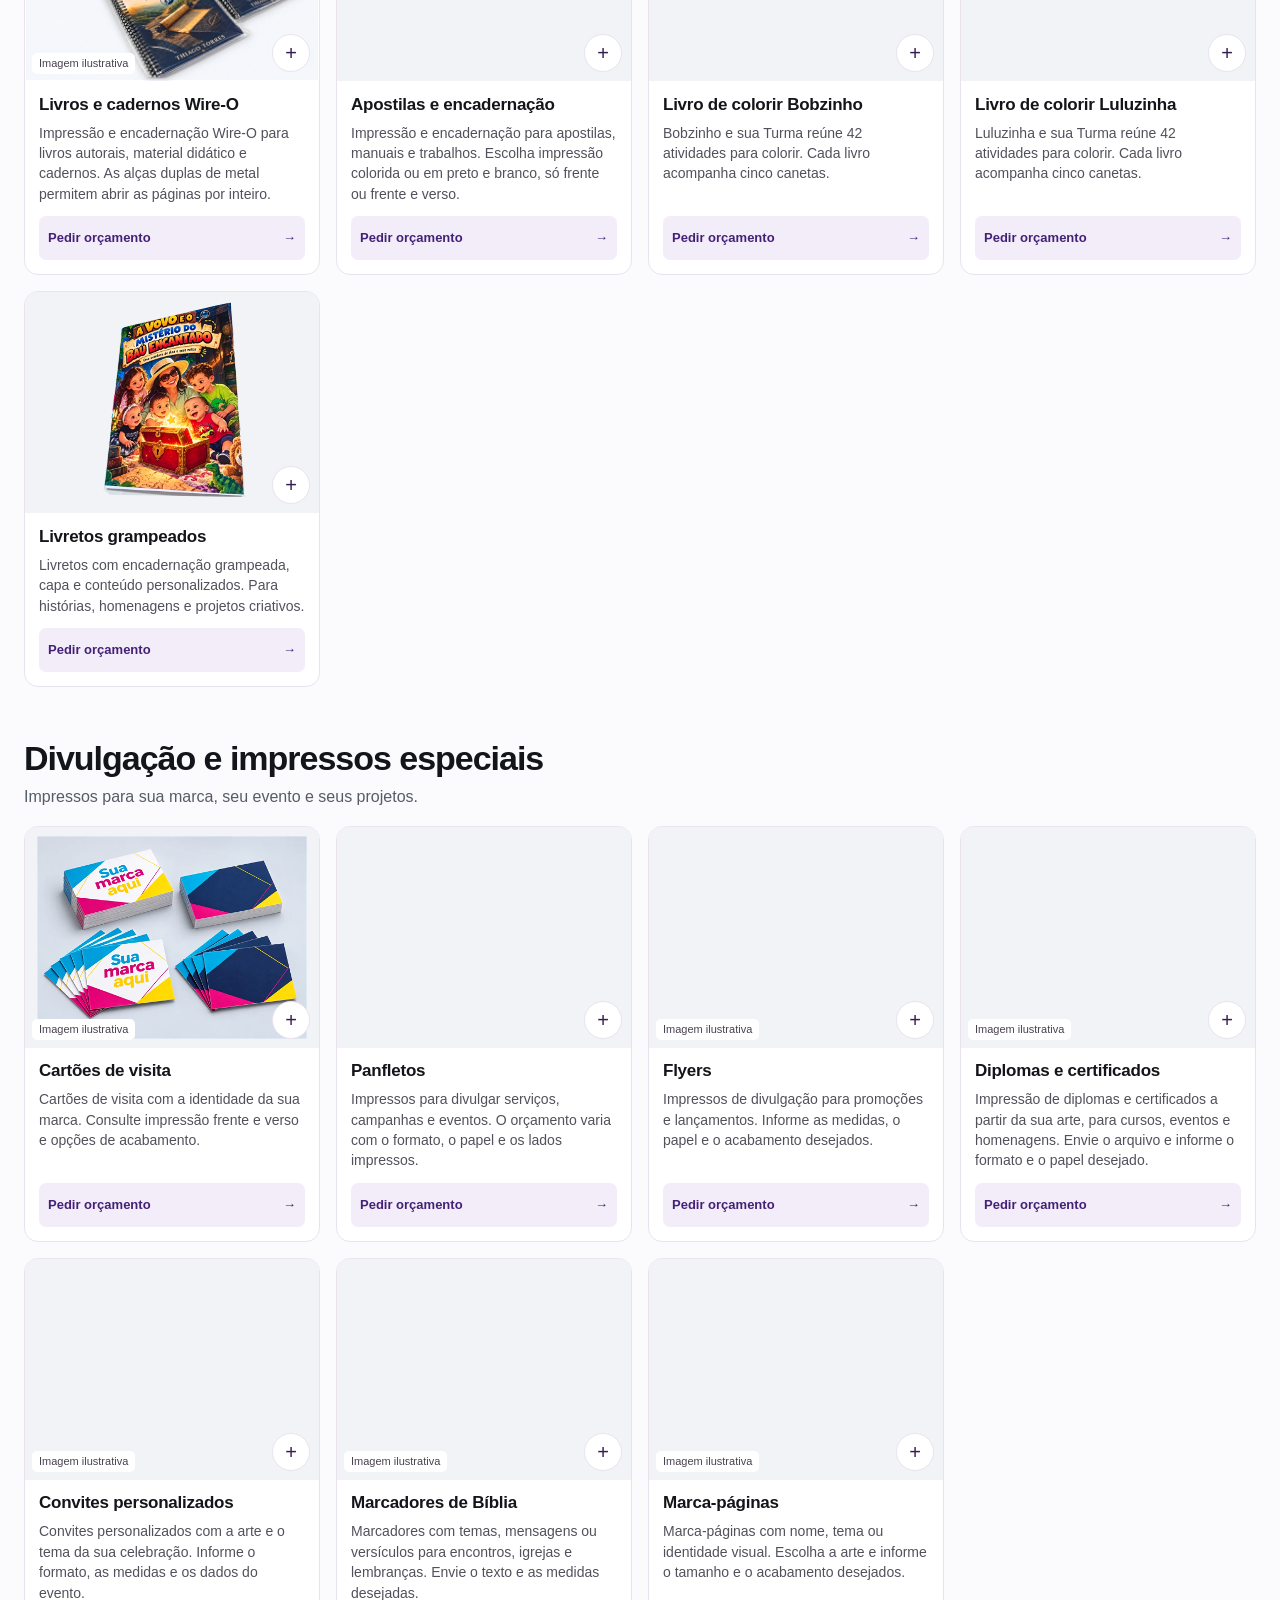
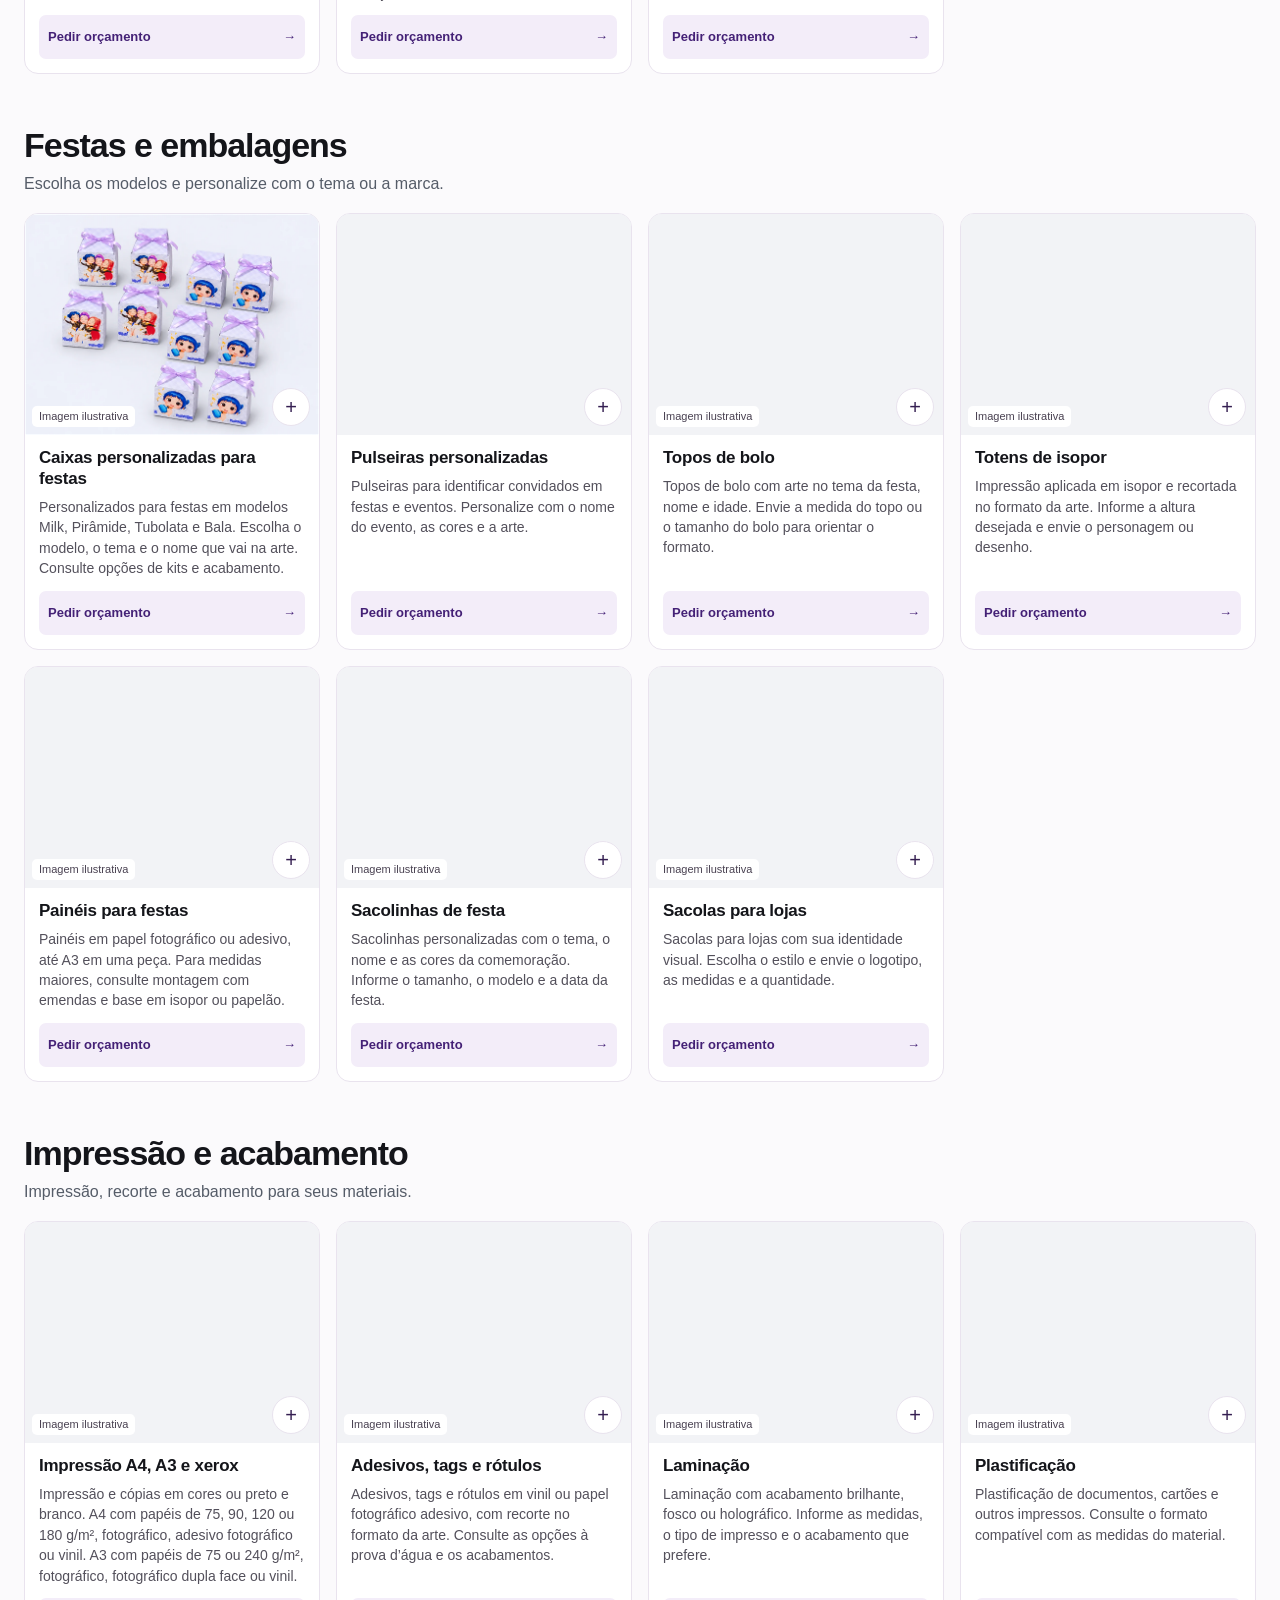
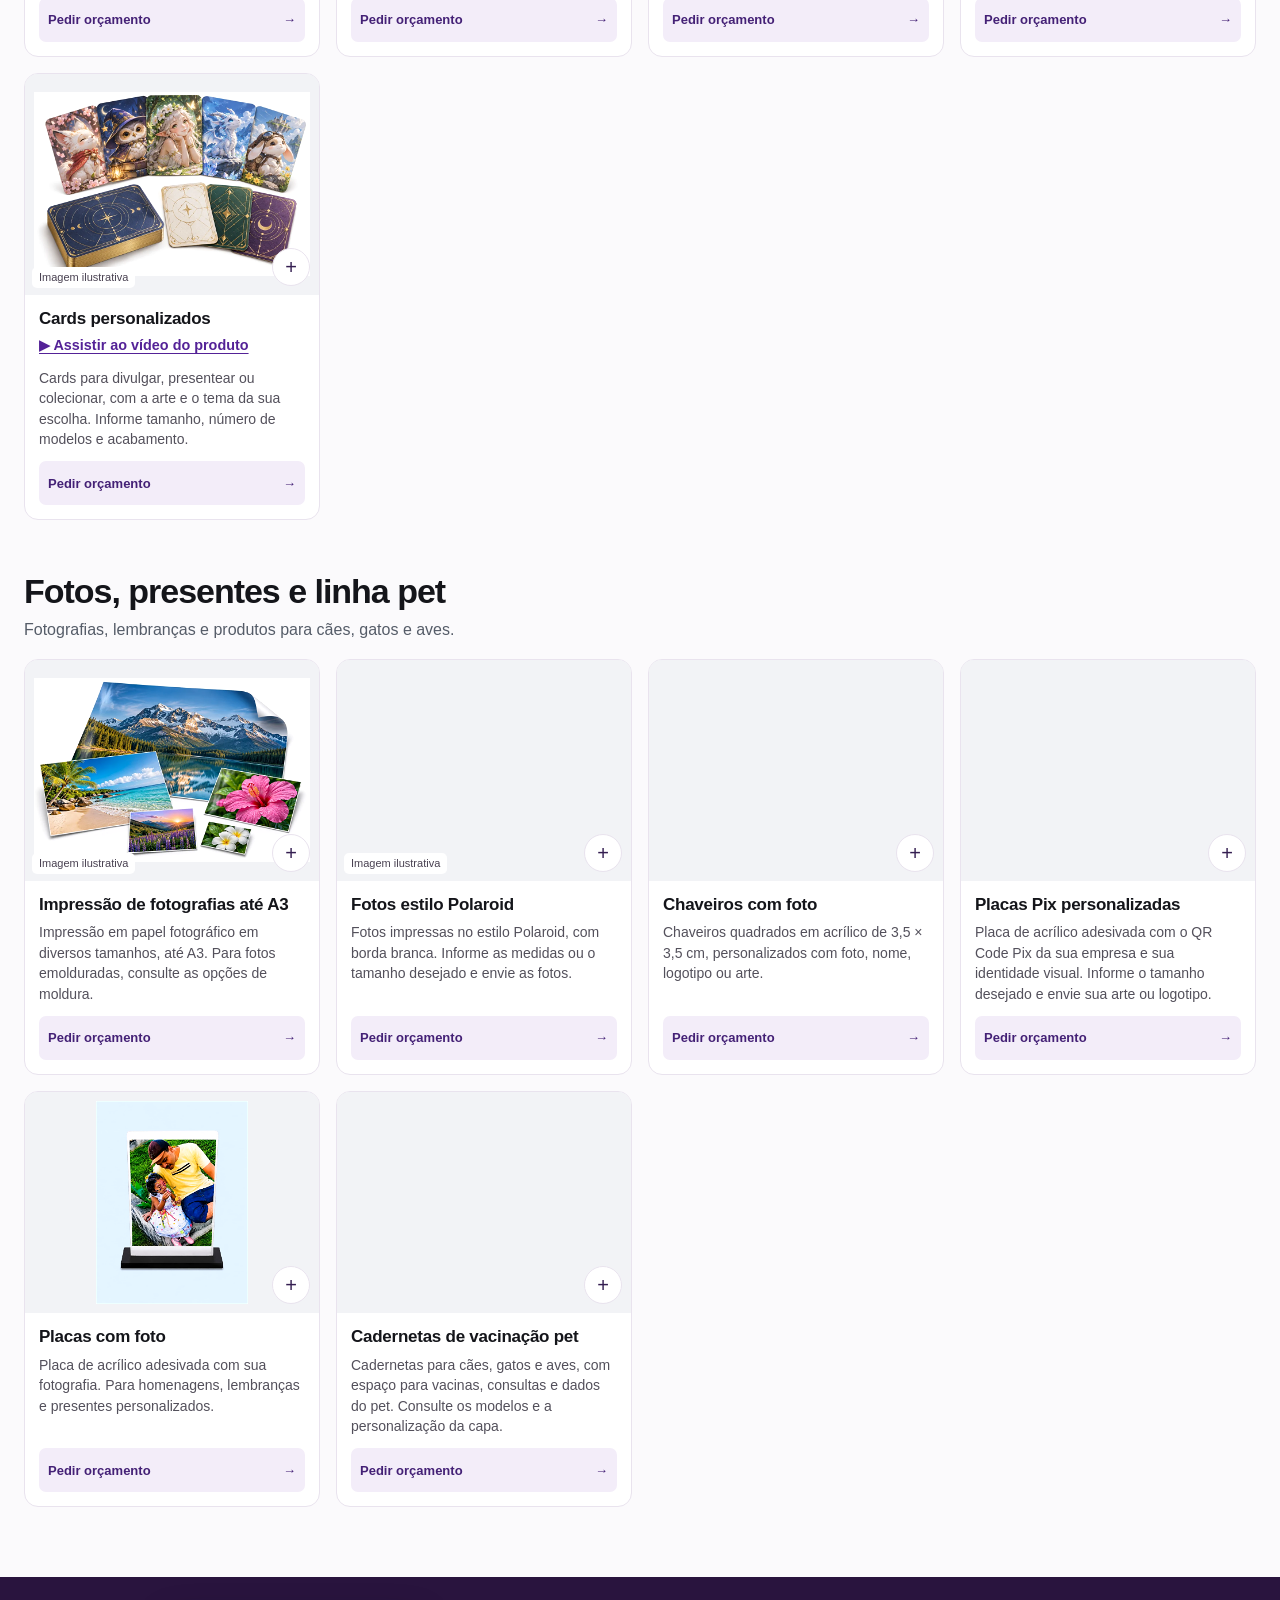
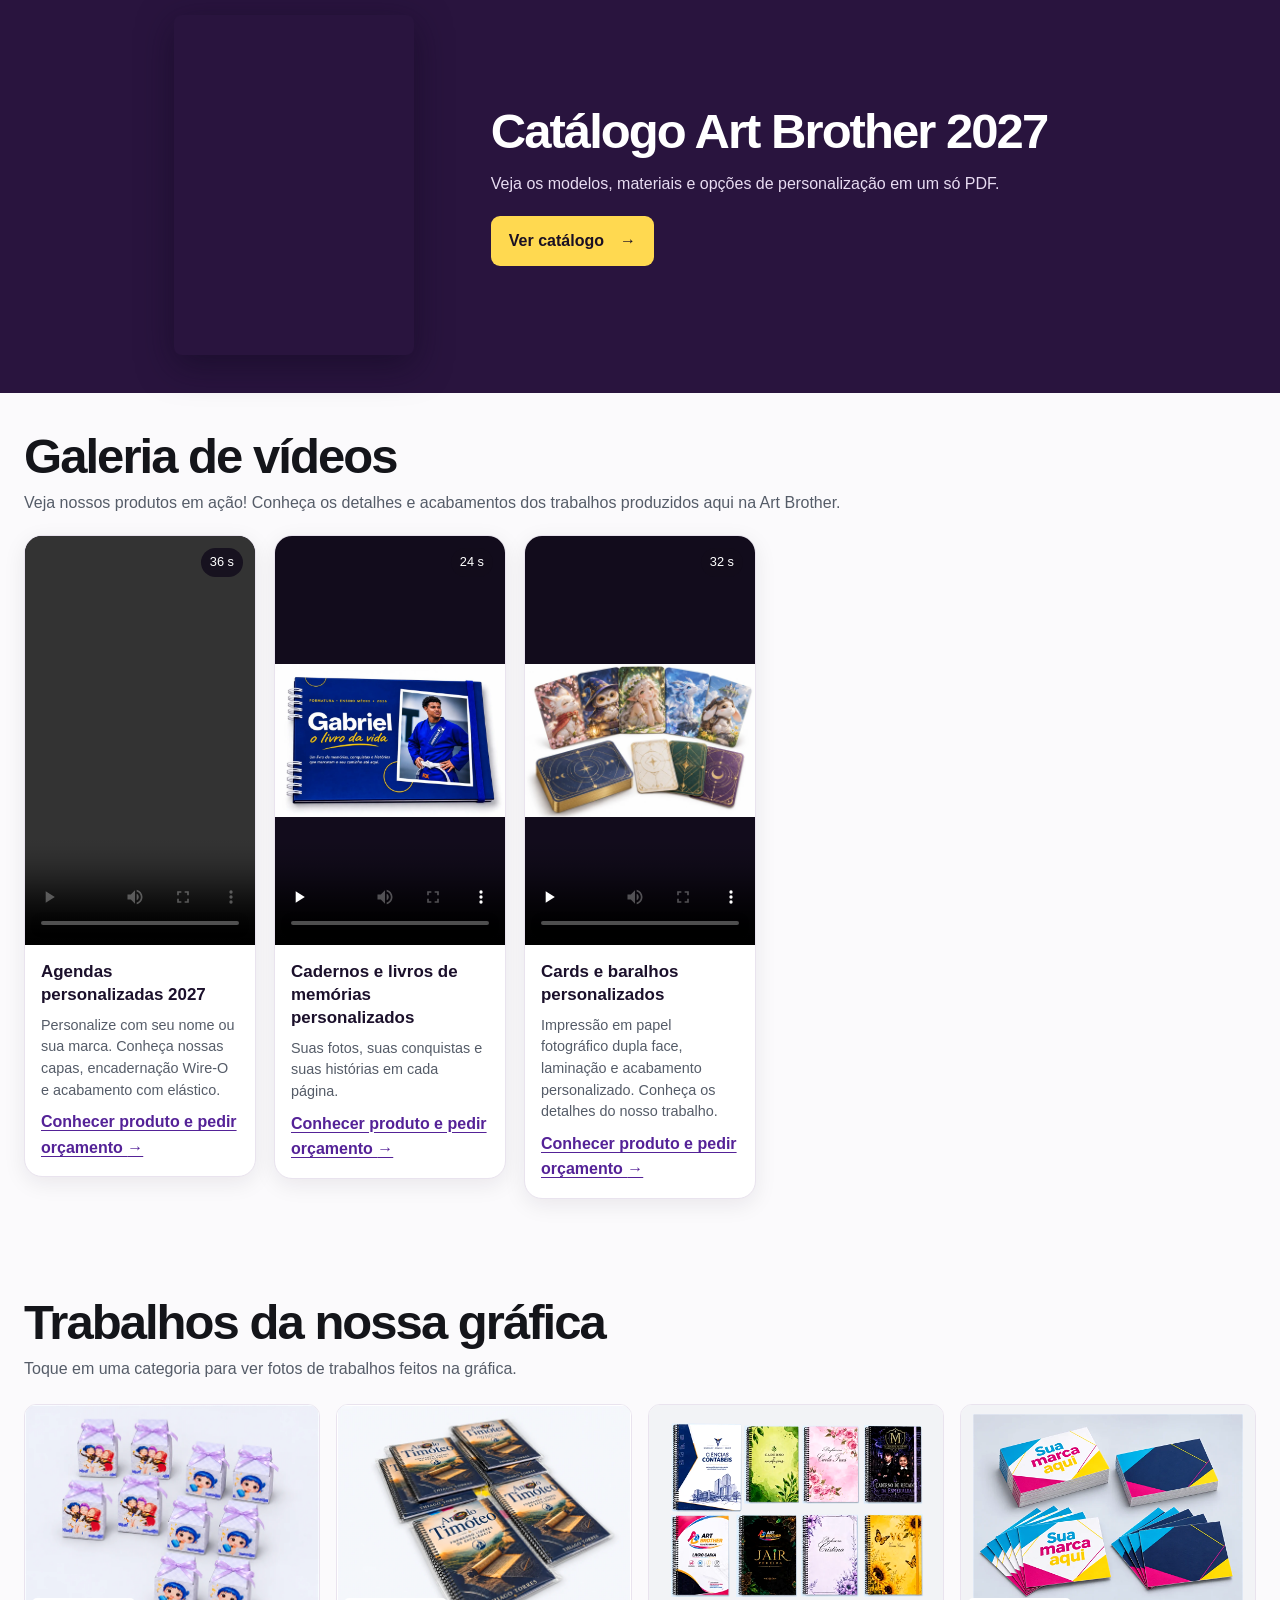
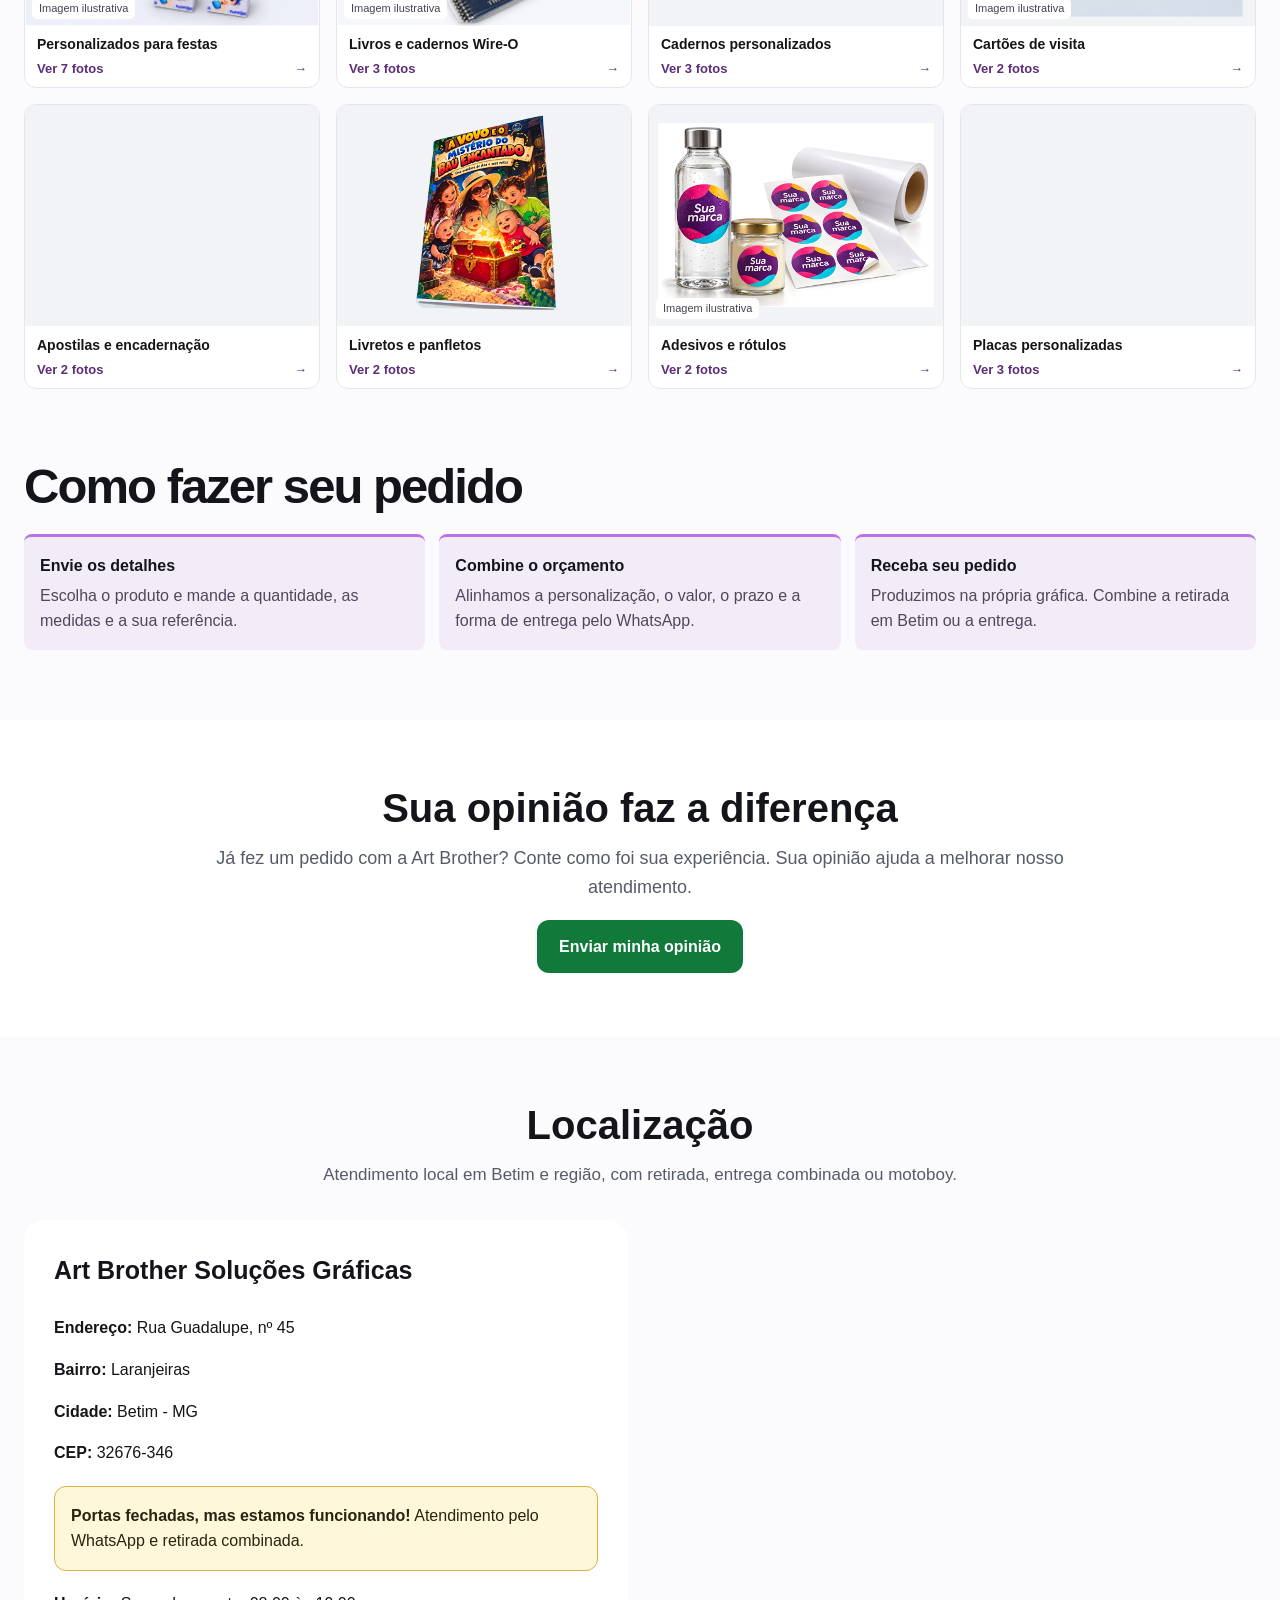
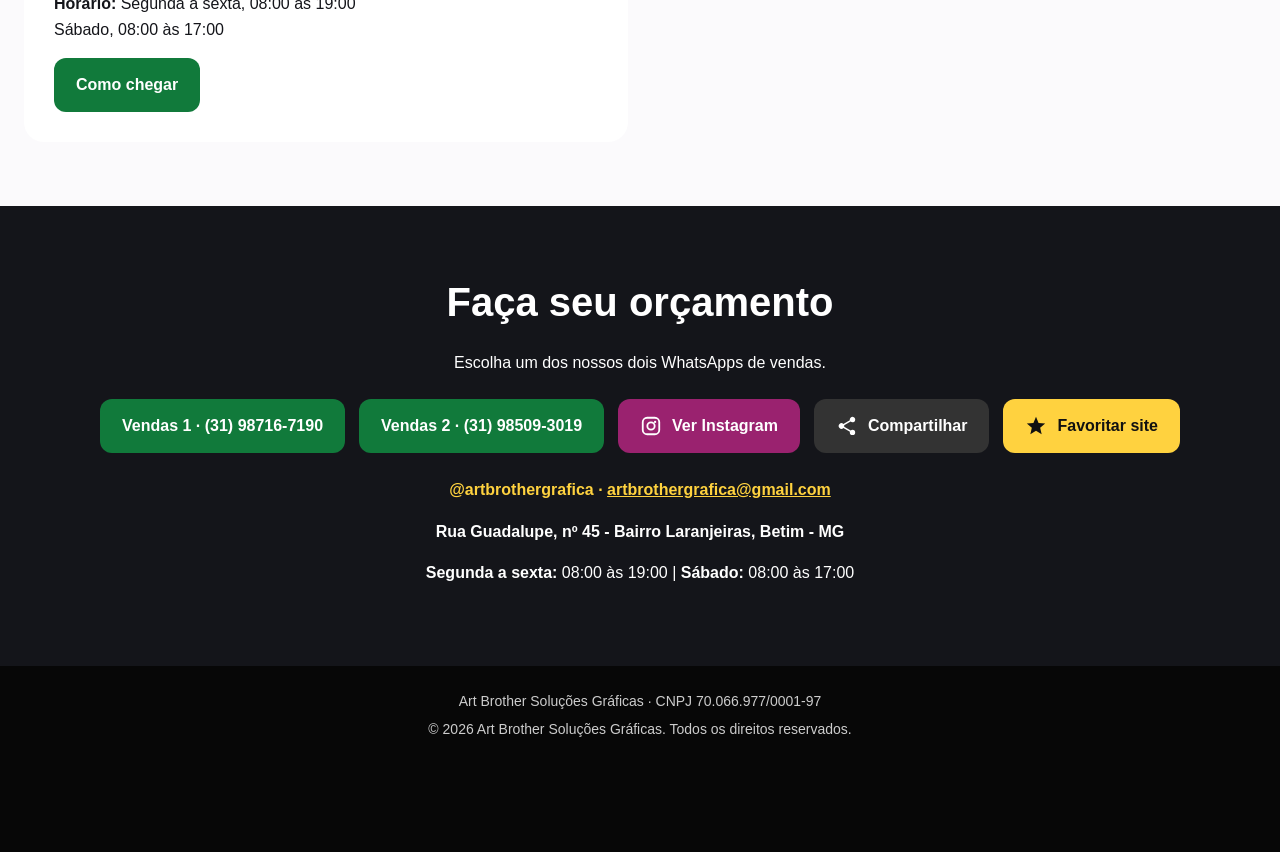
==== commit 31da3e75: "Conectar vídeo enviado de agendas 2027 ao produto e à galeria" ====
--- a/index.html
+++ b/index.html
@@ -805,8 +805,8 @@
         <article class="video-card" id="video-agendas-2027">
           <div class="video-card-player">
             <video controls playsinline preload="metadata" aria-label="Comercial: agendas personalizadas 2027">
-              <source src="agendas-2027.mp4" type="video/mp4">
-              Seu navegador não reproduz este vídeo. <a href="agendas-2027.mp4">Abrir vídeo</a>.
+              <source src="agendas-2027-1.mp4" type="video/mp4">
+              Seu navegador não reproduz este vídeo. <a href="agendas-2027-1.mp4">Abrir vídeo</a>.
             </video>
             <span class="video-duracao">36 s</span>
           </div>
@@ -822,7 +822,7 @@
           const modelo = document.getElementById('modelo-video-agendas-2027');
           const titulo = document.querySelector('#produto-agenda h4');
           if (!modelo || !titulo) return;
-          fetch('agendas-2027.mp4', {method:'HEAD',cache:'no-store'}).then(function(res){
+          fetch('agendas-2027-1.mp4', {method:'HEAD',cache:'no-store'}).then(function(res){
             if (!res.ok || !(res.headers.get('content-type') || '').includes('video/')) return;
             modelo.replaceWith(modelo.content.cloneNode(true));
             const link = document.createElement('a');
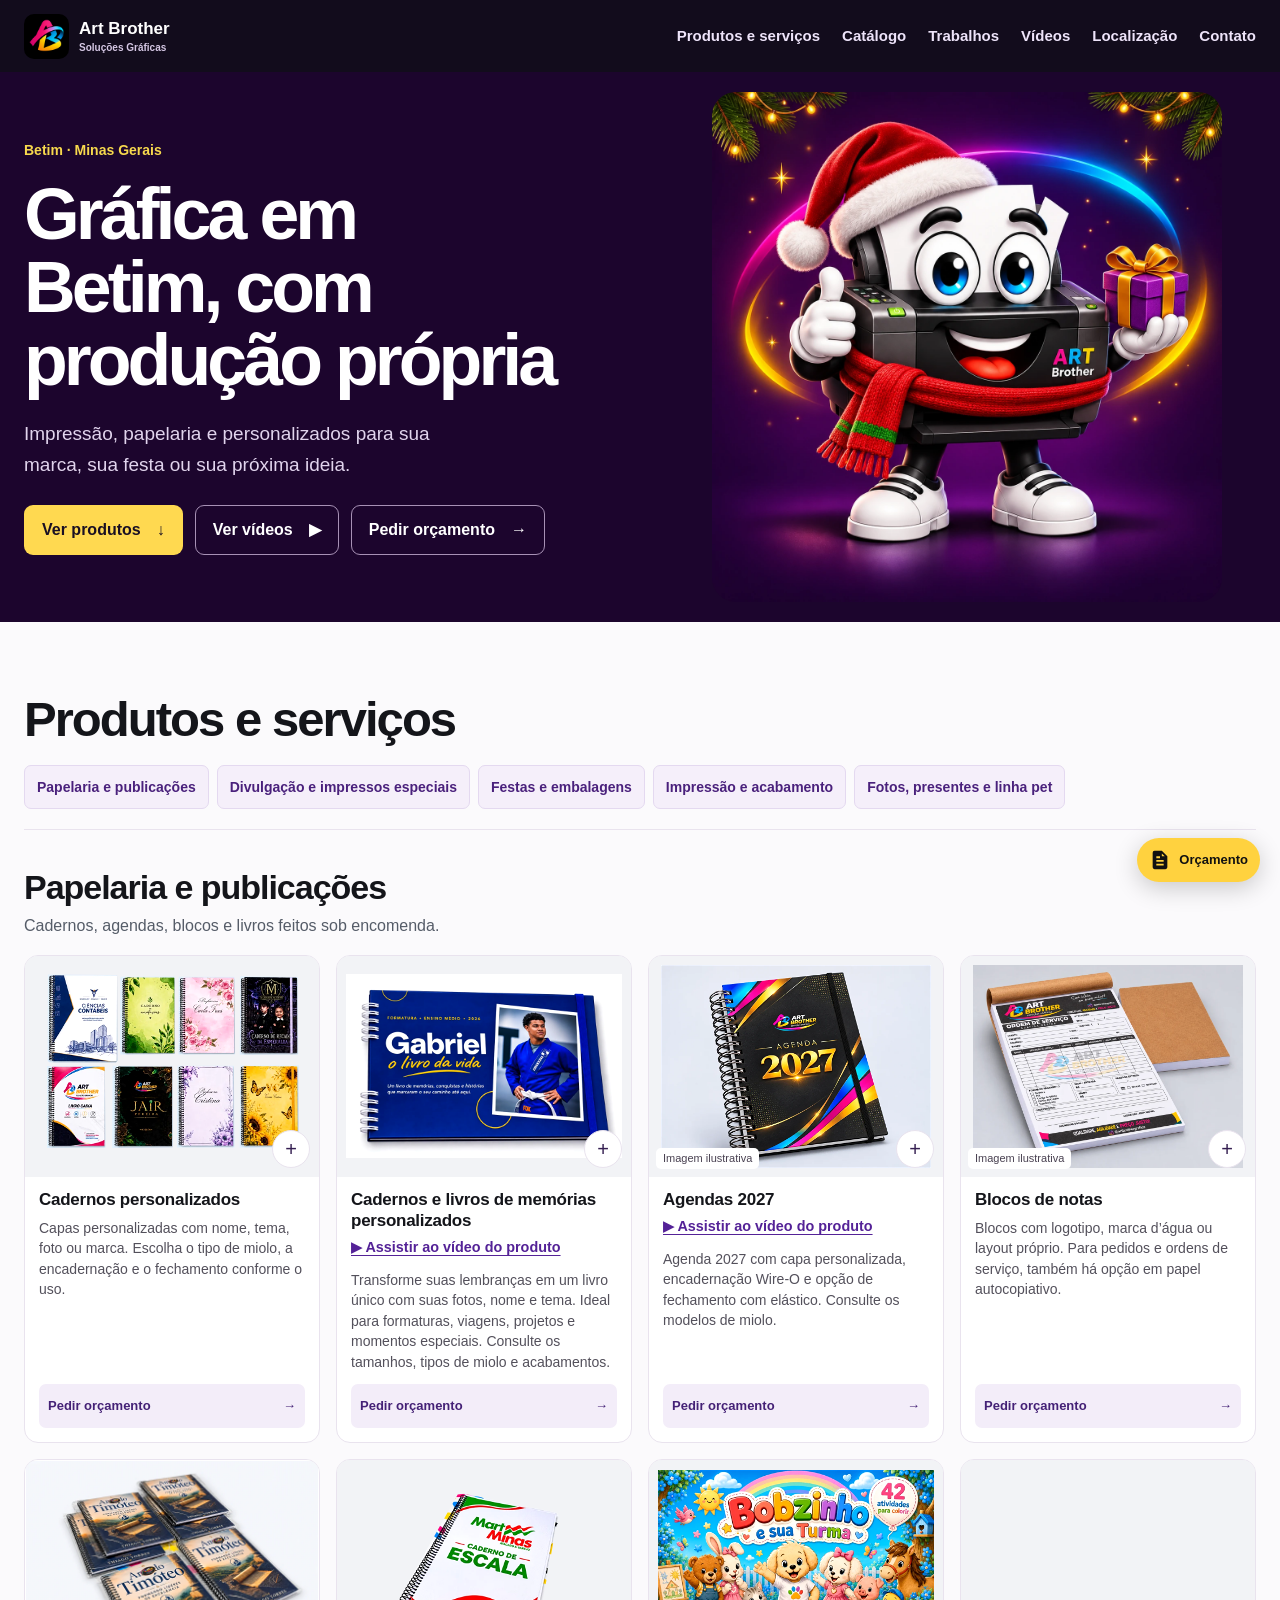
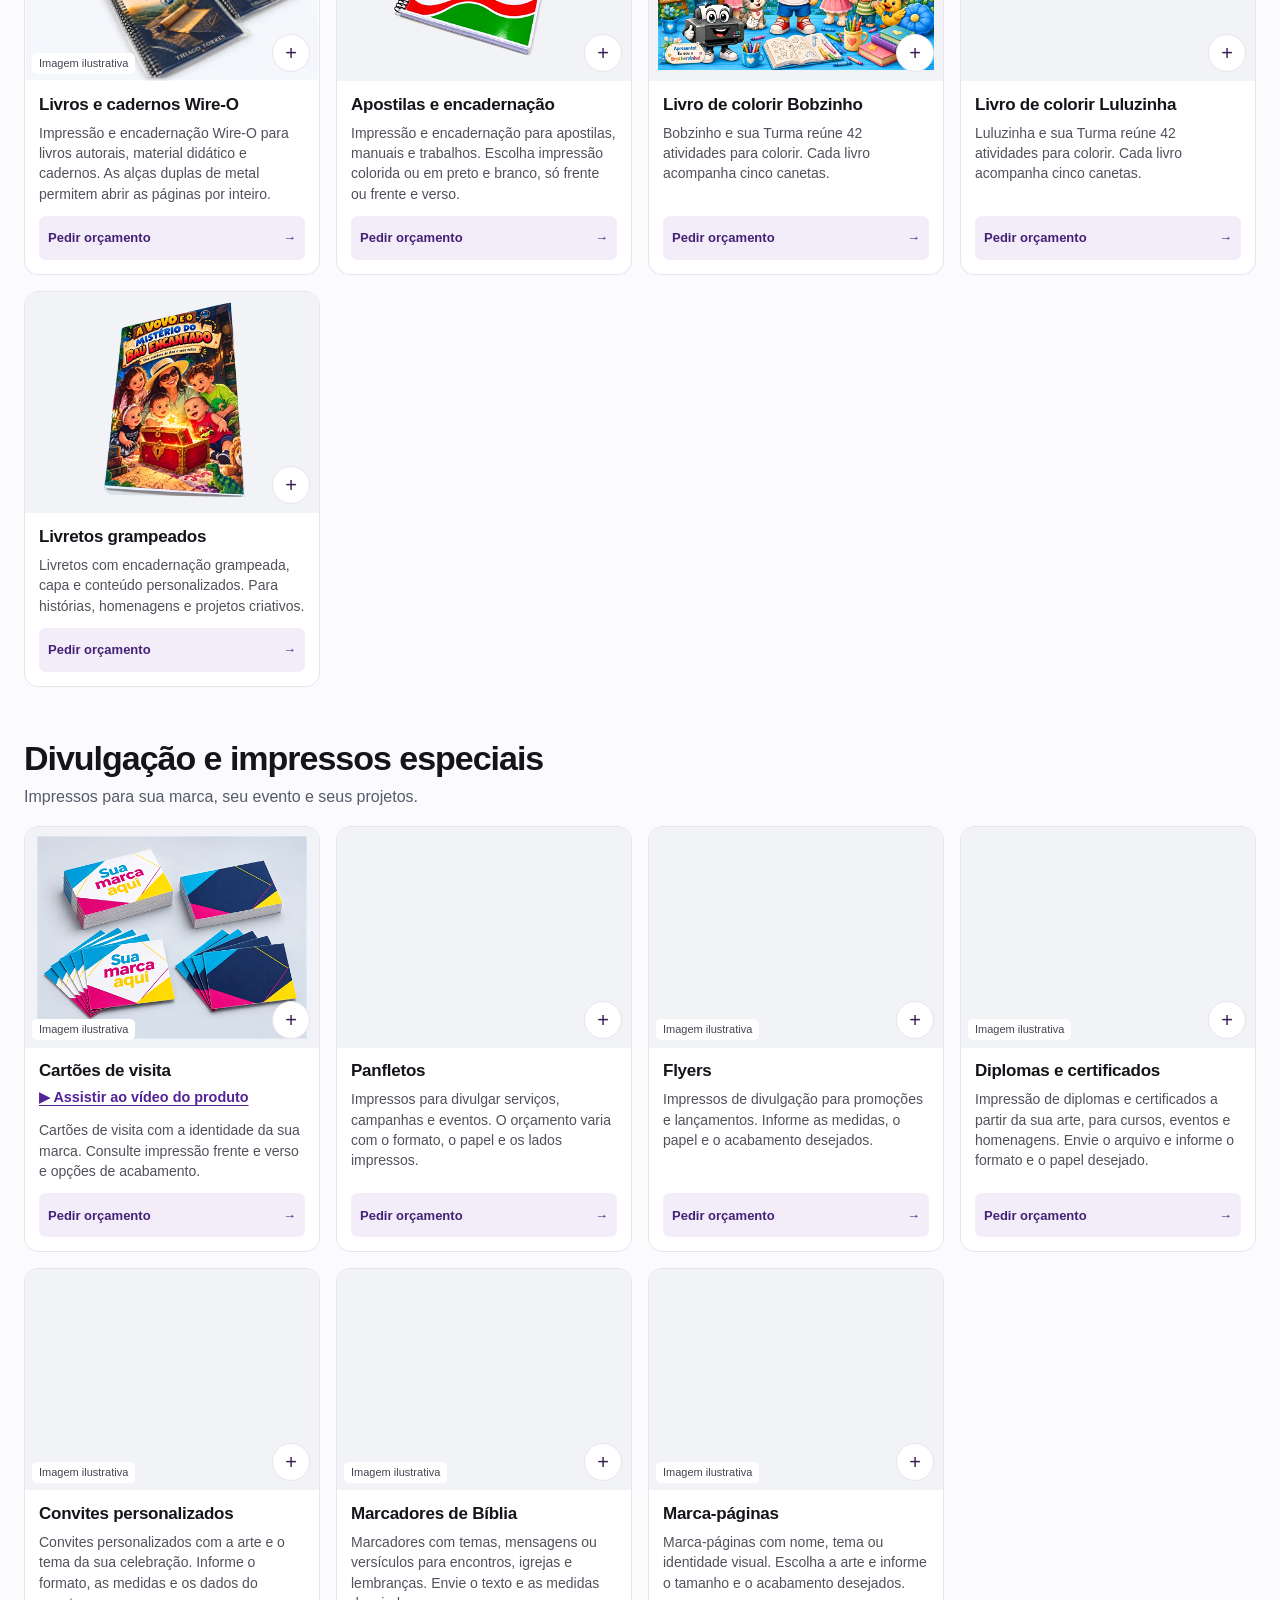
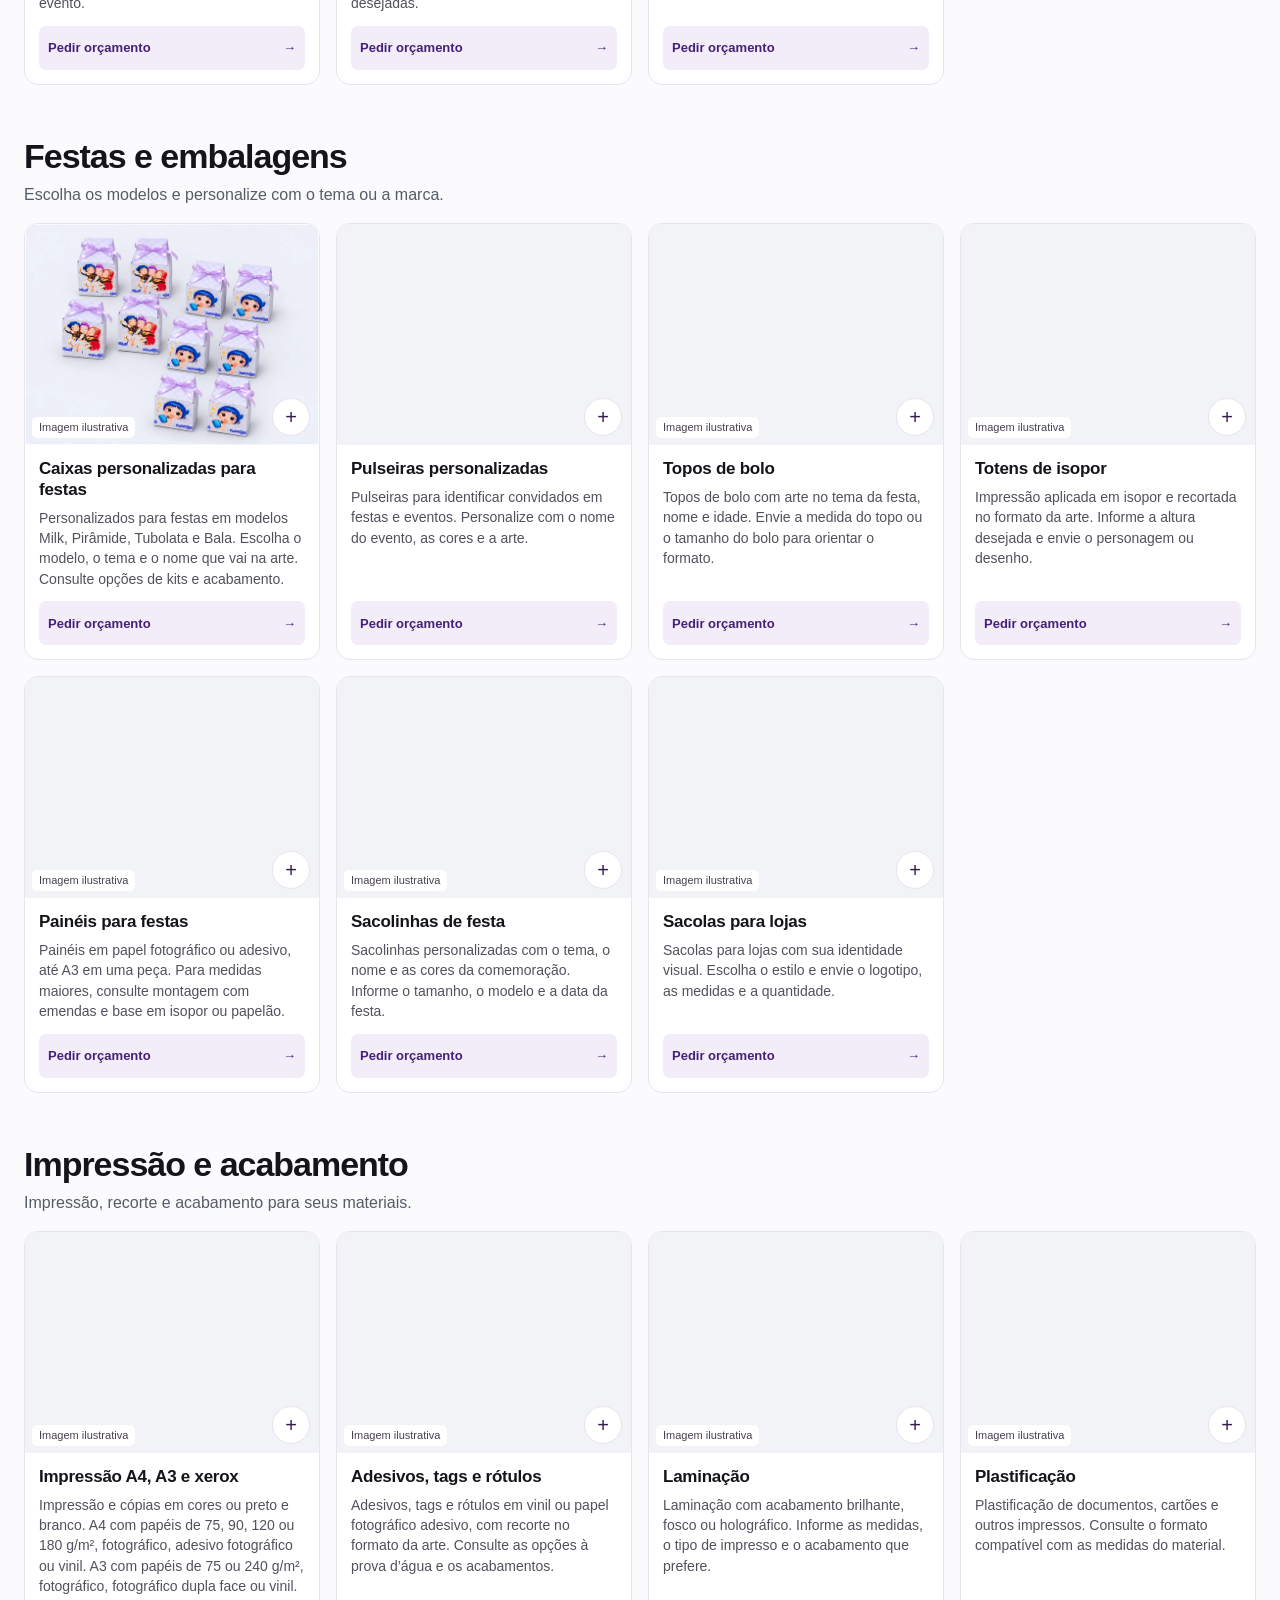
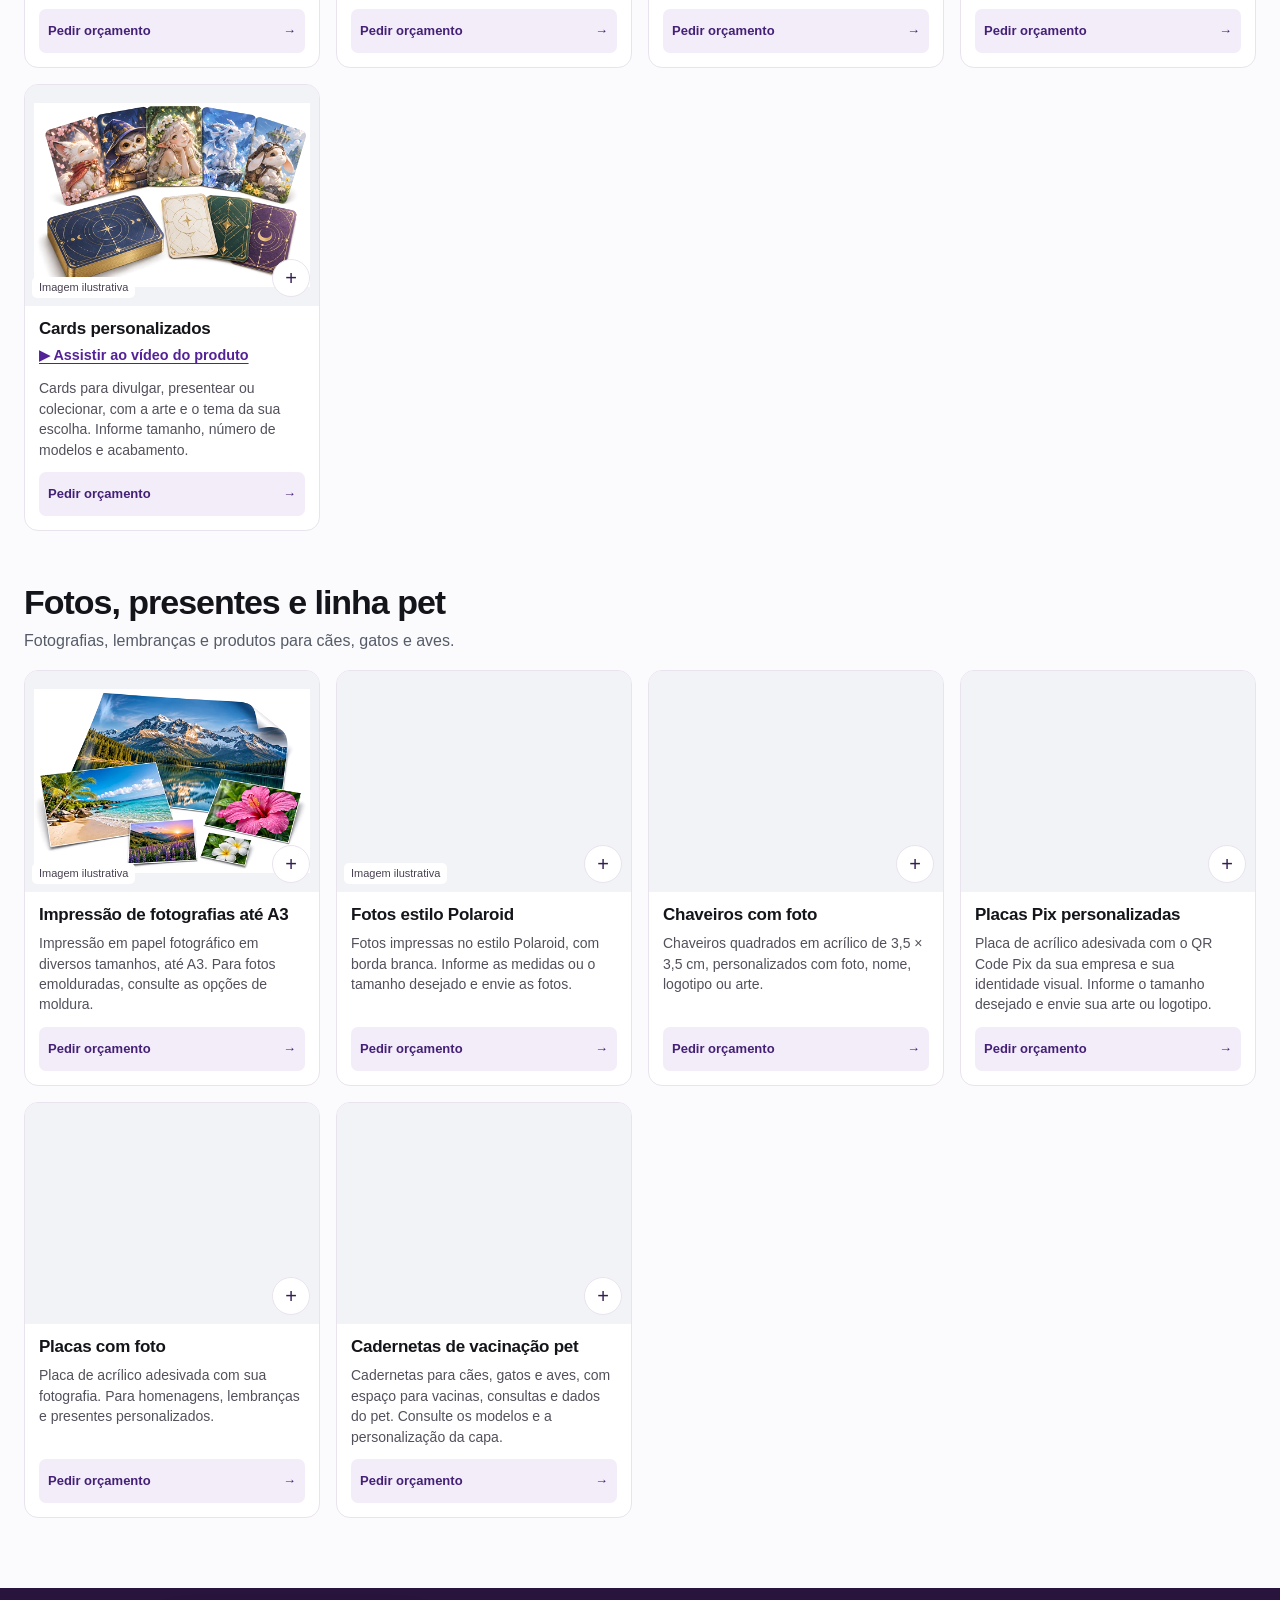
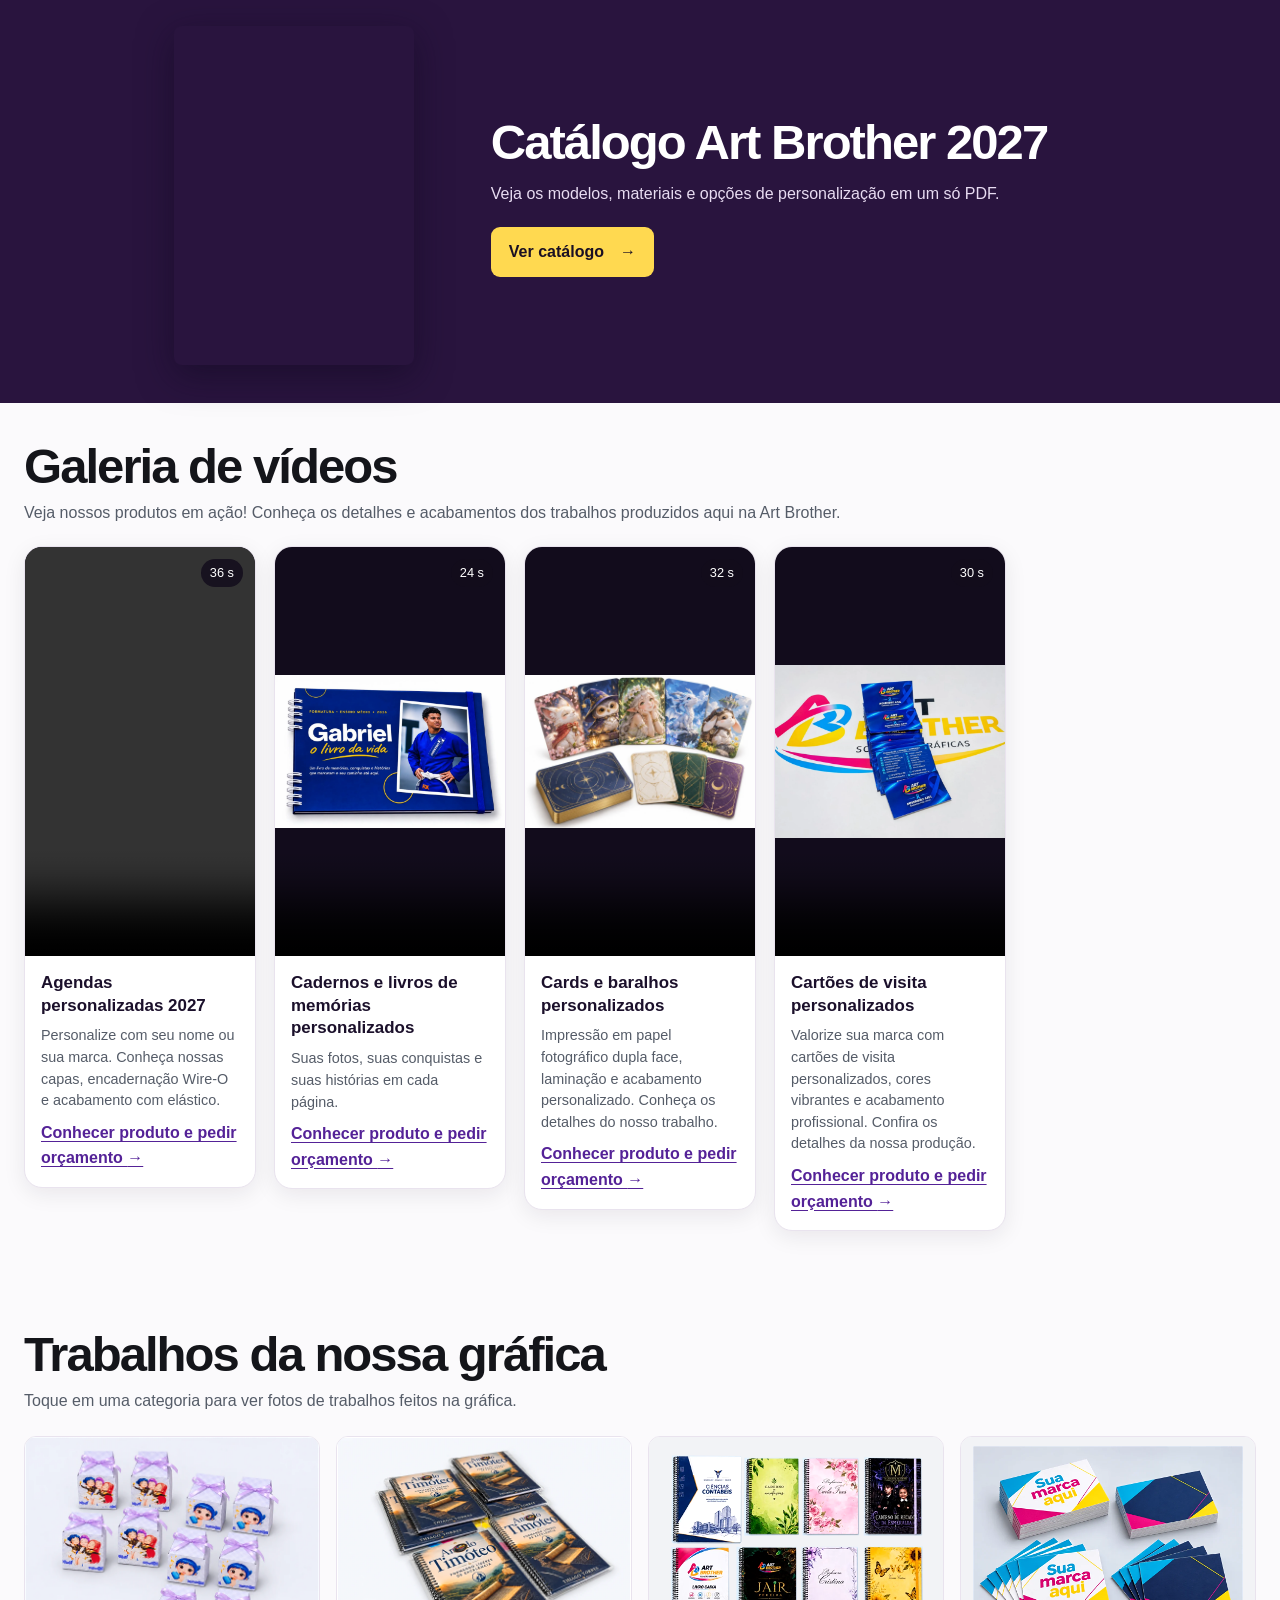
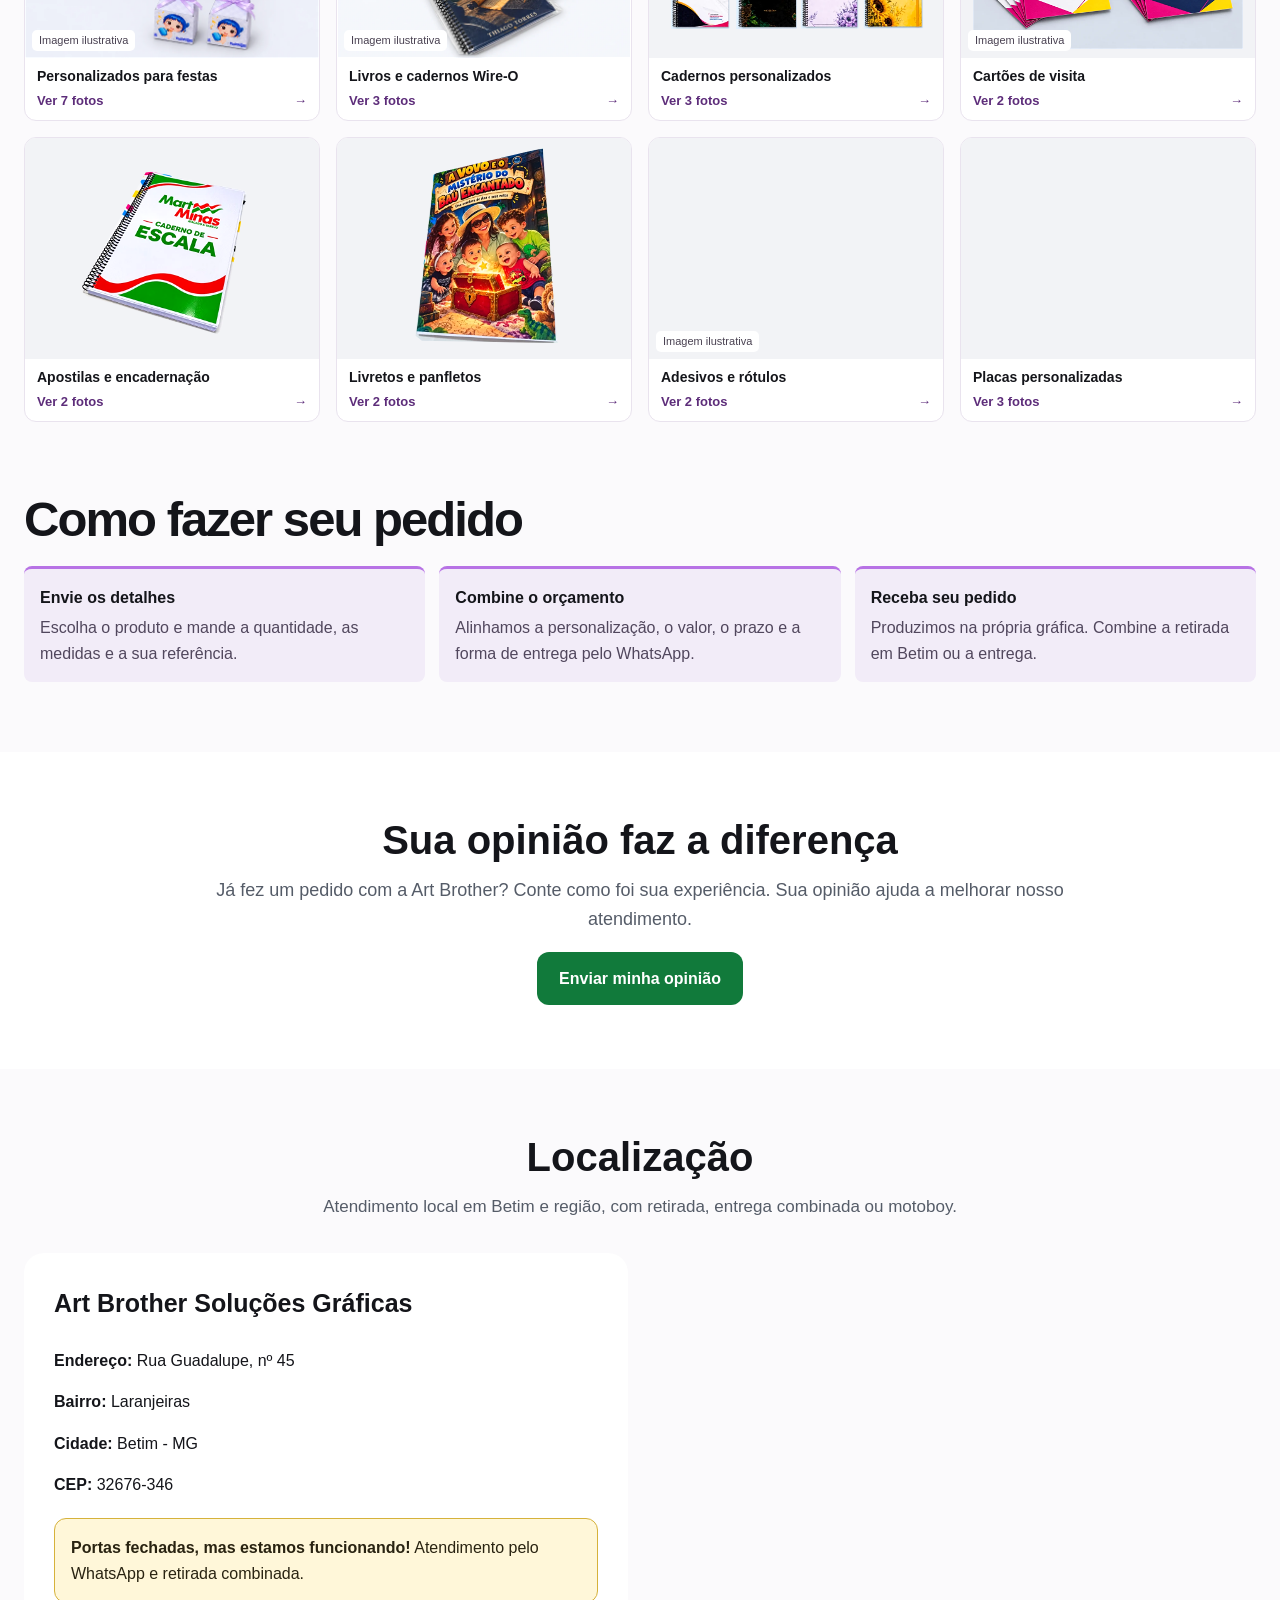
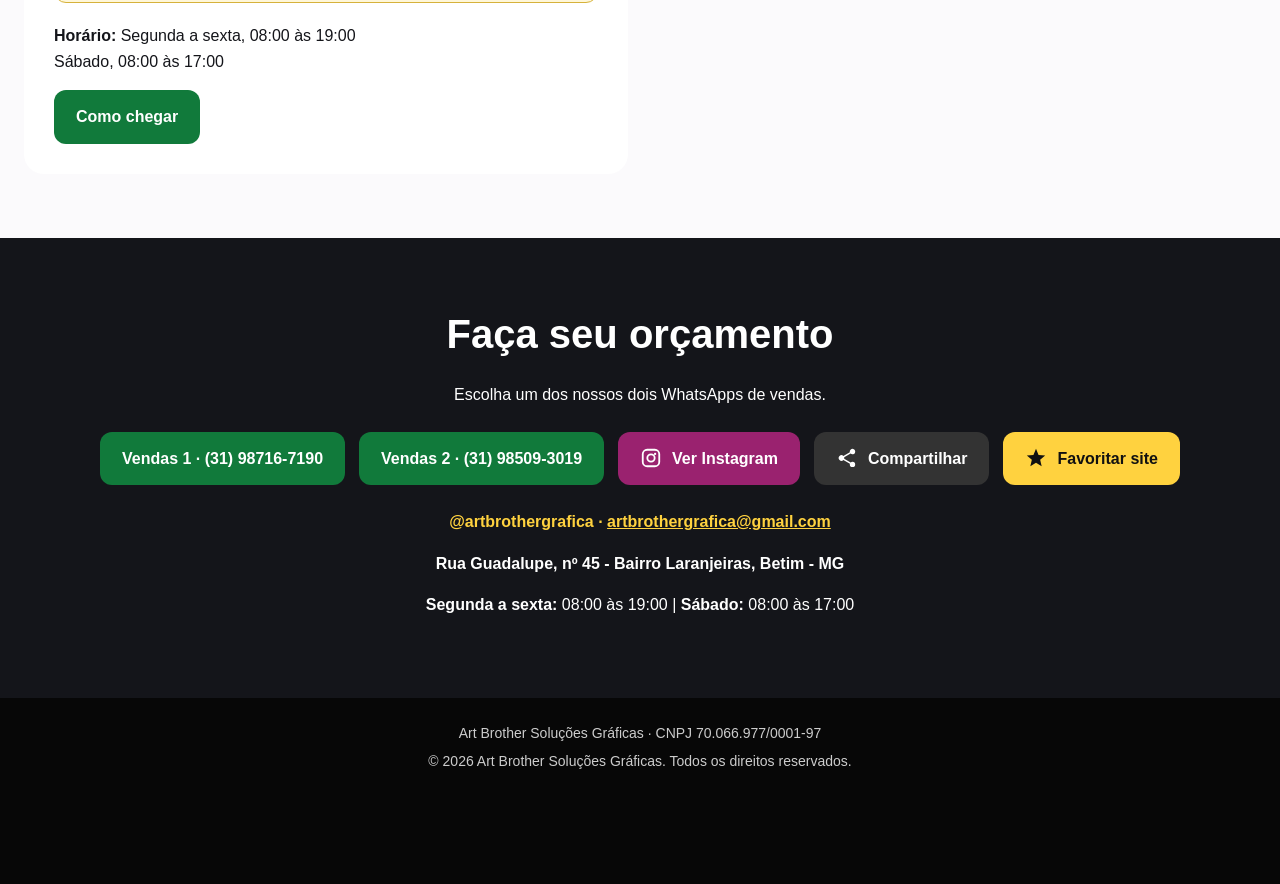
==== commit 6ab816f4: "Adicionar vídeo de cartões de visita à galeria e à vitrine" ====
--- a/index.html
+++ b/index.html
@@ -579,6 +579,7 @@
           <div class="produto-capa"><button class="abrir-galeria-produto capa-botao" data-galeria="cartoes-visita" type="button" aria-label="Ver imagens de Cartões de visita"><img src="img/produtos/cartoes.webp" alt="Cartões de visita" loading="lazy" decoding="async"><span aria-hidden="true">+</span></button><span class="tipo-imagem">Imagem ilustrativa</span></div>
           <div class="produto-texto">
             <h4>Cartões de visita</h4>
+            <a class="video-atalho" href="#video-cartoes-visita">▶ Assistir ao vídeo do produto</a>
             <p>Cartões de visita com a identidade da sua marca. Consulte impressão frente e verso e opções de acabamento.</p>
             <a class="pedir-produto" href="https://wa.me/5531987167190?text=Ol%C3%A1%21%20Gostaria%20de%20um%20or%C3%A7amento%20para%20Cart%C3%B5es%20de%20visita.%0AQuantidade%3A%20%0AMedidas%3A%20%0AS%C3%B3%20frente%20ou%20frente%20e%20verso%3A%20%0AArte%20e%20acabamento%20desejado%3A%20" target="_blank" rel="noopener" aria-label="Pedir orçamento de Cartões de visita">Pedir orçamento <span aria-hidden="true">→</span></a>
           </div>
@@ -862,6 +863,20 @@
           <a href="#produto-cards">Conhecer produto e pedir orçamento <span aria-hidden="true">→</span></a>
         </div>
       </article>
+      <article class="video-card" id="video-cartoes-visita">
+        <div class="video-card-player">
+          <video controls playsinline preload="none" poster="img/cartoes-visita-foto-1-v66.webp" aria-label="Comercial: cartões de visita personalizados">
+            <source src="Art_Brother_Cartoes_de_Visita_Final-1.mp4" type="video/mp4">
+            Seu navegador não reproduz este vídeo. <a href="Art_Brother_Cartoes_de_Visita_Final-1.mp4">Abrir vídeo</a>.
+          </video>
+          <span class="video-duracao">30 s</span>
+        </div>
+        <div class="video-card-texto">
+          <h3>Cartões de visita personalizados</h3>
+          <p>Valorize sua marca com cartões de visita personalizados, cores vibrantes e acabamento profissional. Confira os detalhes da nossa produção.</p>
+          <a href="#produto-cartoes">Conhecer produto e pedir orçamento <span aria-hidden="true">→</span></a>
+        </div>
+      </article>
     </div>
   </section>
 
